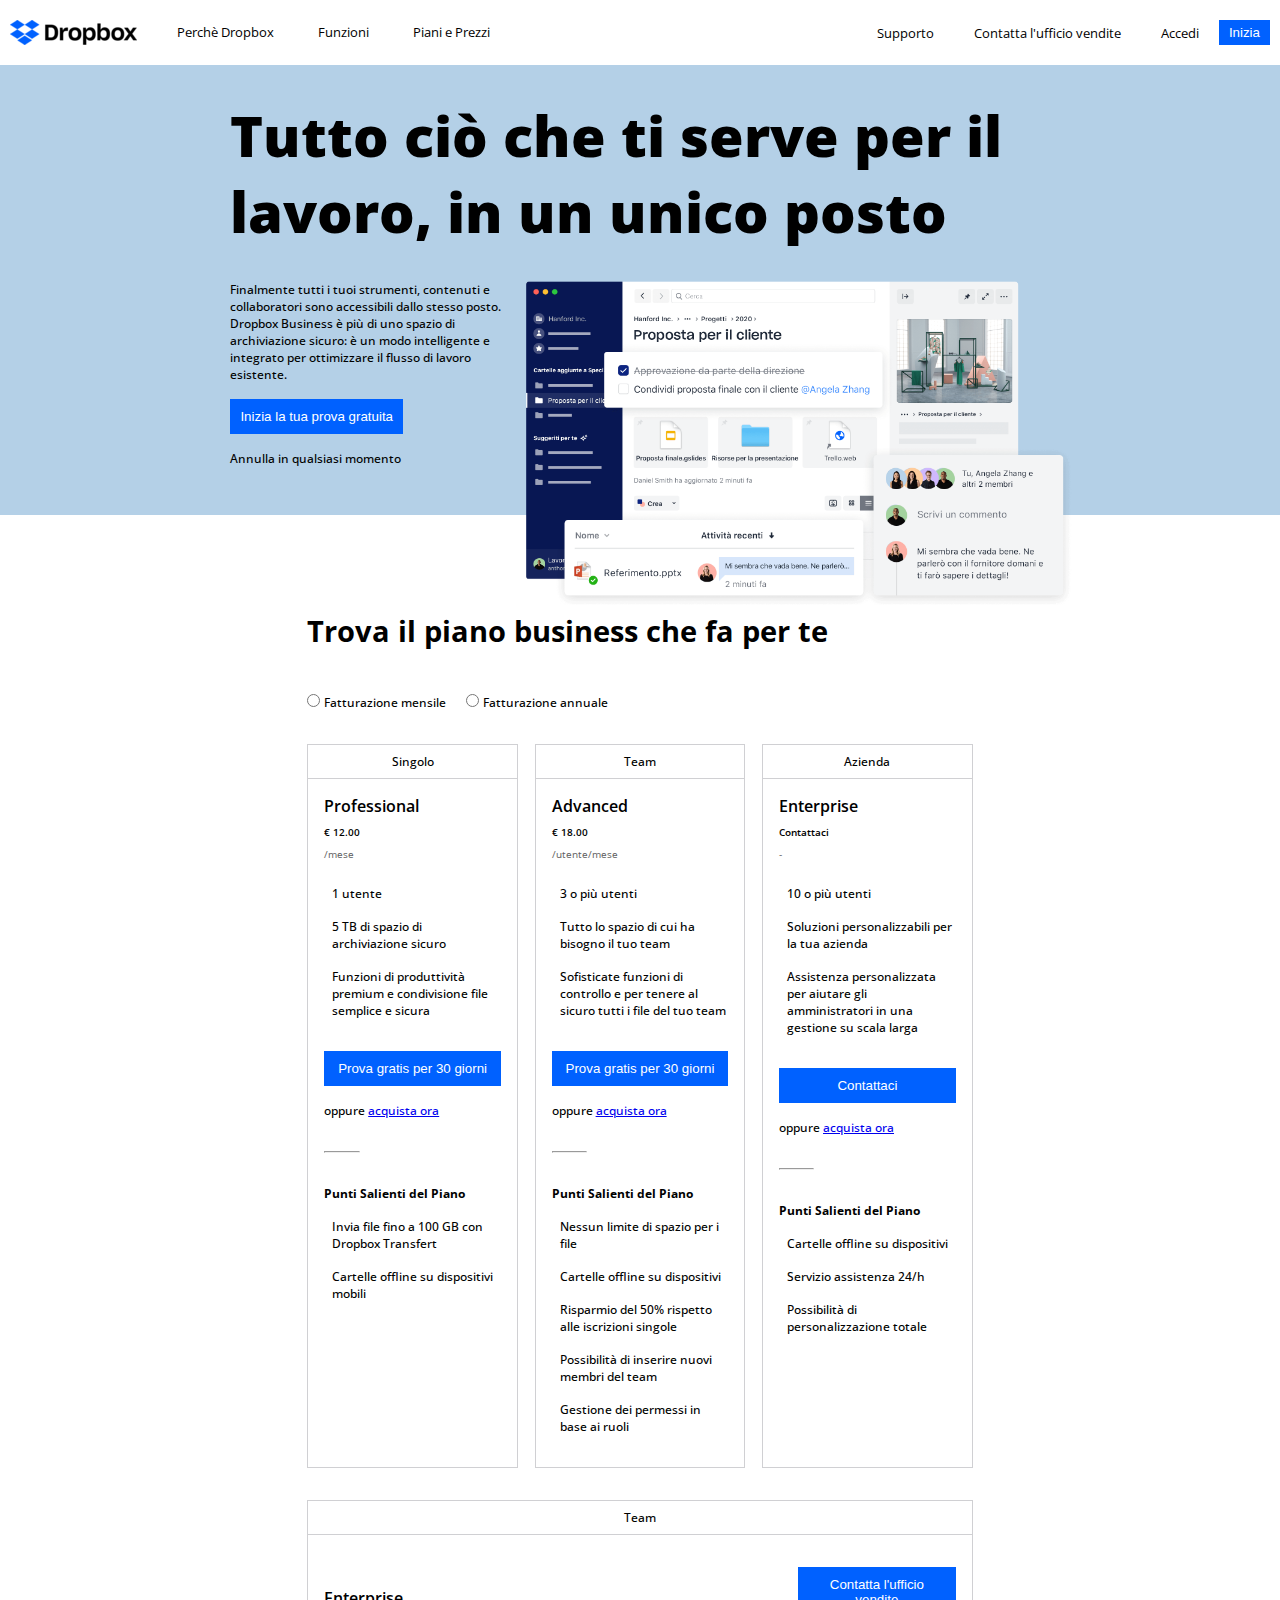
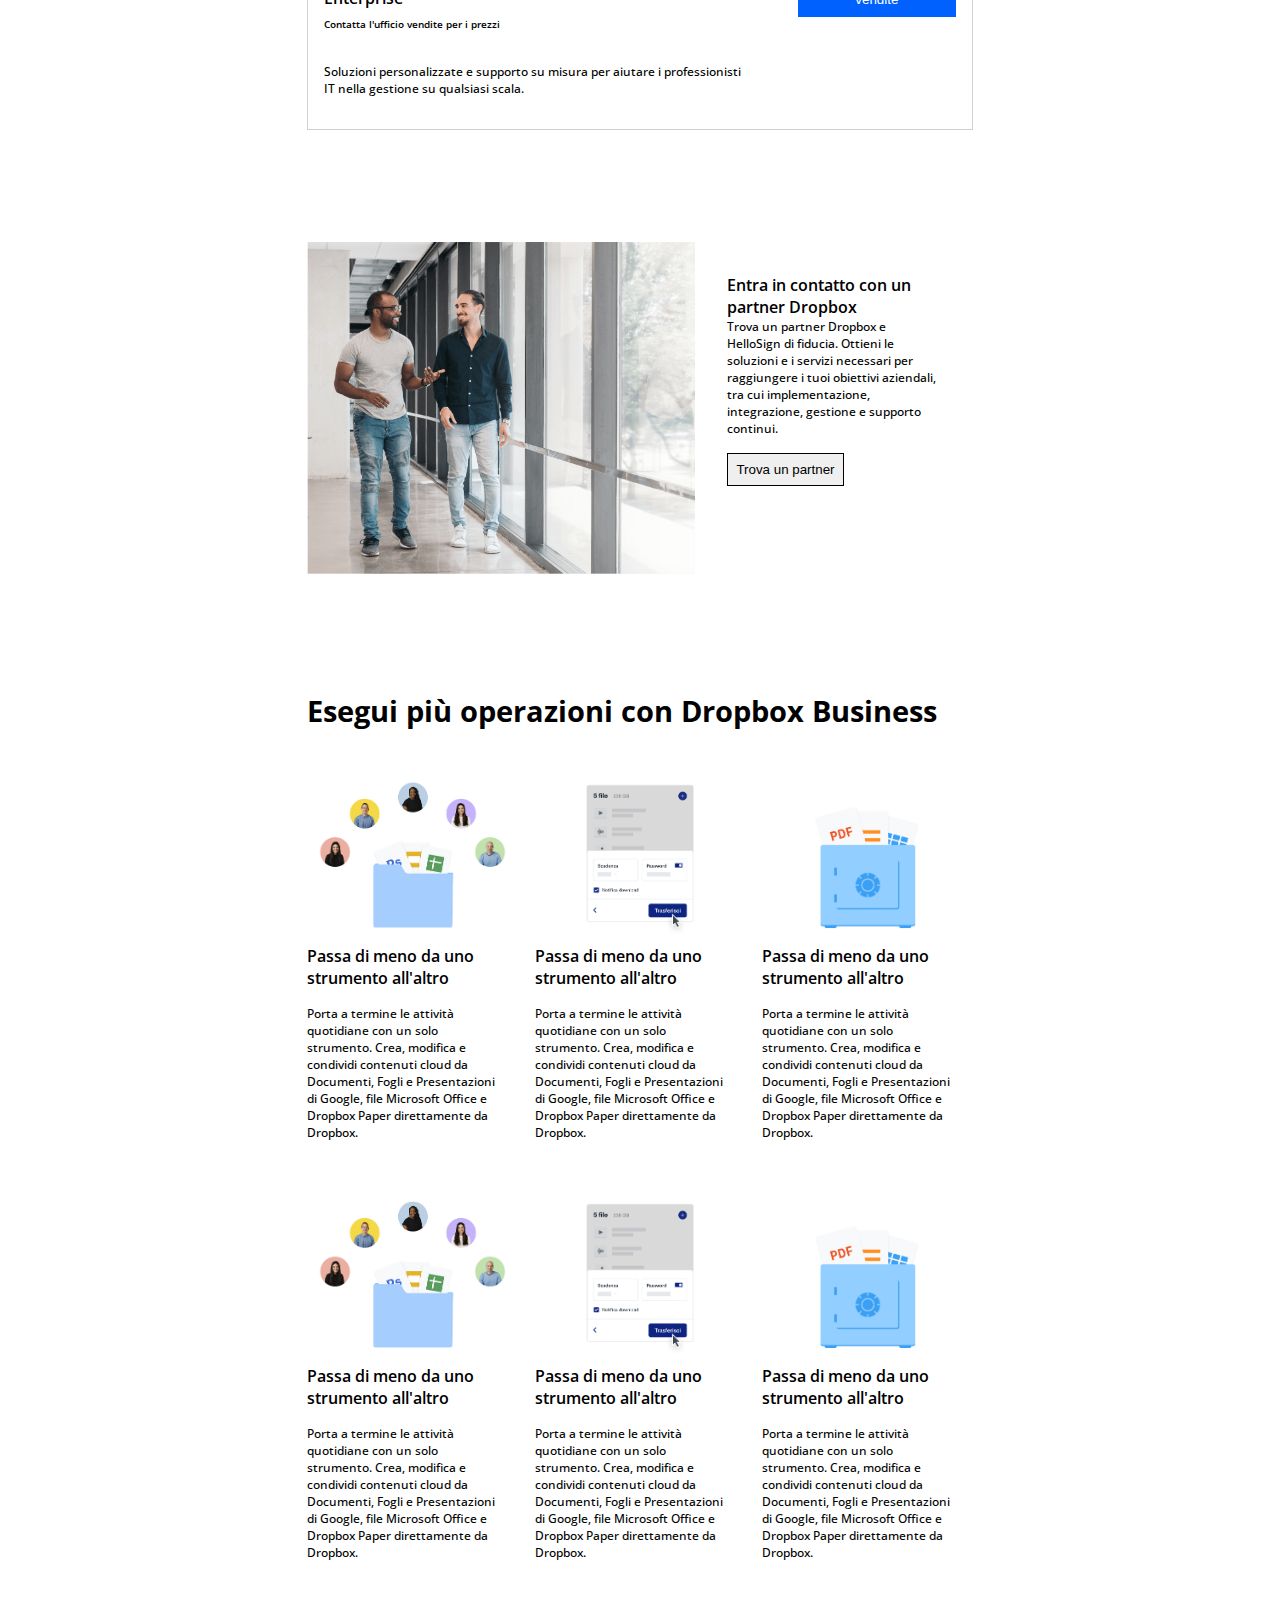
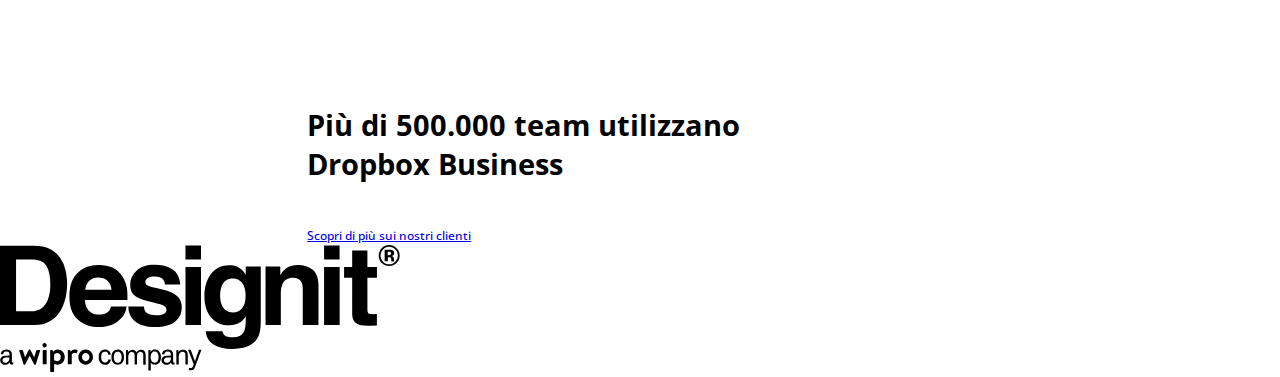
==== index.html @ 57750b24 "add partners structure" ====
<!DOCTYPE html>
<html lang="en">

<head>
    <meta charset="UTF-8">
    <meta http-equiv="X-UA-Compatible" content="IE=edge">
    <meta name="viewport" content="width=device-width, initial-scale=1.0">
    <link rel="stylesheet" href="https://cdnjs.cloudflare.com/ajax/libs/font-awesome/6.2.0/css/all.min.css"
        integrity="sha512-xh6O/CkQoPOWDdYTDqeRdPCVd1SpvCA9XXcUnZS2FmJNp1coAFzvtCN9BmamE+4aHK8yyUHUSCcJHgXloTyT2A=="
        crossorigin="anonymous" referrerpolicy="no-referrer" />
    <link rel="preconnect" href="https://fonts.googleapis.com">
    <link rel="preconnect" href="https://fonts.gstatic.com" crossorigin>
    <link href="https://fonts.googleapis.com/css2?family=Open+Sans:wght@400;500;600;700;800&display=swap"
        rel="stylesheet">
    <link rel="stylesheet" href="./assets/style.css">
    <title>Dropbox</title>
</head>

<body class="">

    <header class="row space_between">

        <div class="home row">
            <img src="./assets/img/logo-small.png" alt="">
            <div class="actions">
                <a href="#">Perchè Dropbox</a>
                <a href="#">Funzioni</a>
                <a href="#">Piani e Prezzi</a>
            </div>
        </div>

        <div class="start row">
            <a href="#">Supporto</a>
            <a href="#">Contatta l'ufficio vendite</a>
            <a href="#">Accedi</a>
            <button class="button_blue">Inizia</button>
        </div>

    </header>

    <main>
        <!-- jumbo -->
        <div class="bg_color_title">

            <div class="container_big">

                <h1 class="title">Tutto ciò che ti serve per il lavoro, in un unico posto</h1>

                <div class="row">
                    <div class="col_4">
                        <p>
                            Finalmente tutti i tuoi strumenti, contenuti e collaboratori sono accessibili dallo
                            stesso posto. Dropbox Business è più di uno spazio di archiviazione sicuro: è un modo
                            intelligente e integrato per ottimizzare il flusso di lavoro esistente.
                        </p>
                        <button class="button_blue button_big">Inizia la tua prova gratuita</button>
                        <p class="">Annulla in qualsiasi momento</p>
                        <div class="arrow">
                            <i class="fa-solid fa-arrow-down"></i>
                        </div>
                    </div>

                    <div class="col_8">

                        <img src="./assets/img/jumbo.png" alt="">

                    </div>
                </div>

            </div>
        </div>

        <div class="container_small">
            <!-- scelta del piano e fatturazione -->
            <section class="business_plan">

                <h3>Trova il piano business che fa per te</h3>
                <!-- scelta fatturazione -->
                <input type="radio" id="html" name="pay_method" value="month">
                <label class="payment" for="html">Fatturazione mensile</label>
                <input type="radio" id="css" name="pay_method" value="year">
                <label class="payment" for="css">Fatturazione annuale</label>
                <!-- scelta piano -->
                <div class="row space_between">
                    <!-- Professional -->
                    <div class="col_3_8">

                        <div class="type_plan">
                            <i class="fa-solid fa-user"></i>
                            Singolo
                        </div>
                        <!-- dettagli del piano -->
                        <div class="text_plan">
                            <h6>Professional</h6>
                            <div class="price">€ 12.00</div>
                            <div class="price_time">/mese</div>

                            <div class="row details_plan">
                                <div>
                                    <i class="fa-solid fa-user"></i>
                                </div>
                                <div class="description">
                                    1 utente
                                </div>
                            </div>

                            <div class="row details_plan">
                                <div>
                                    <i class="fa-solid fa-folder"></i>
                                </div>
                                <div class="description">
                                    5 TB di spazio di archiviazione sicuro
                                </div>
                            </div>

                            <div class="row details_plan">
                                <div>
                                    <i class="fa-solid fa-share-nodes"></i>
                                </div>
                                <div class="description">
                                    Funzioni di produttività premium e condivisione file semplice e sicura
                                </div>
                            </div>

                            <button class="button_blue button_big">Prova gratis per 30 giorni</button>
                            <div class="details_plan">
                                oppure
                                <a href="#">acquista ora</a>
                            </div>

                            <hr>

                            <div class="highlights">Punti Salienti del Piano</div>

                            <div class="row details_plan">
                                <div class="check">
                                    <i class="fa-sharp fa-solid fa-check"></i>
                                </div>
                                <div class="description">
                                    Invia file fino a 100 GB con Dropbox Transfert
                                </div>
                            </div>
                            <div class="row details_plan">
                                <div class="check">
                                    <i class="fa-sharp fa-solid fa-check"></i>
                                </div>
                                <div class="description">
                                    Cartelle offline su dispositivi mobili
                                </div>
                            </div>
                        </div>
                    </div>
                    <!-- Advanced -->
                    <div class="col_3_8">

                        <div class="type_plan">
                            <i class="fa-solid fa-user"></i>
                            Team
                        </div>
                        <!-- dettagli del piano -->
                        <div class="text_plan">
                            <h6>Advanced</h6>
                            <div class="price">€ 18.00</div>
                            <div class="price_time">/utente/mese</div>

                            <div class="row details_plan">
                                <div>
                                    <i class="fa-solid fa-users"></i>
                                </div>
                                <div class="description">
                                    3 o più utenti
                                </div>
                            </div>

                            <div class="row details_plan">
                                <div>
                                    <i class="fa-solid fa-folder"></i>
                                </div>
                                <div class="description">
                                    Tutto lo spazio di cui ha bisogno il tuo team
                                </div>
                            </div>

                            <div class="row details_plan">
                                <div>
                                    <i class="fa-solid fa-share-nodes"></i>
                                </div>
                                <div class="description">
                                    Sofisticate funzioni di controllo e per tenere al sicuro tutti i file del tuo team
                                </div>
                            </div>

                            <button class="button_blue button_big">Prova gratis per 30 giorni</button>
                            <div class="details_plan">
                                oppure
                                <a href="#">acquista ora</a>
                            </div>

                            <hr>

                            <div class="highlights">Punti Salienti del Piano</div>

                            <div class="row details_plan">
                                <div class="check">
                                    <i class="fa-sharp fa-solid fa-check"></i>
                                </div>
                                <div class="description">
                                    Nessun limite di spazio per i file
                                </div>
                            </div>
                            <div class="row details_plan">
                                <div class="check">
                                    <i class="fa-sharp fa-solid fa-check"></i>
                                </div>
                                <div class="description">
                                    Cartelle offline su dispositivi
                                </div>
                            </div>
                            <div class="row details_plan">
                                <div class="check">
                                    <i class="fa-sharp fa-solid fa-check"></i>
                                </div>
                                <div class="description">
                                    Risparmio del 50% rispetto alle iscrizioni singole
                                </div>
                            </div>
                            <div class="row details_plan">
                                <div class="check">
                                    <i class="fa-sharp fa-solid fa-check"></i>
                                </div>
                                <div class="description">
                                    Possibilità di inserire nuovi membri del team
                                </div>
                            </div>
                            <div class="row details_plan">
                                <div class="check">
                                    <i class="fa-sharp fa-solid fa-check"></i>
                                </div>
                                <div class="description">
                                    Gestione dei permessi in base ai ruoli
                                </div>
                            </div>

                        </div>
                    </div>
                    <!-- Enterprise Azienda-->
                    <div class="col_3_8">

                        <div class="type_plan">
                            <i class="fa-solid fa-building"></i>
                            Azienda
                        </div>
                        <!-- dettagli del piano -->
                        <div class="text_plan">
                            <h6>Enterprise</h6>
                            <div class="price">Contattaci</div>
                            <div class="price_time">-</div>

                            <div class="row details_plan">
                                <div>
                                    <i class="fa-solid fa-users"></i>
                                </div>
                                <div class="description">
                                    10 o più utenti
                                </div>
                            </div>

                            <div class="row details_plan">
                                <div>
                                    <i class="fa-solid fa-folder"></i>
                                </div>
                                <div class="description">
                                    Soluzioni personalizzabili per la tua azienda
                                </div>
                            </div>

                            <div class="row details_plan">
                                <div>
                                    <i class="fa-solid fa-share-nodes"></i>
                                </div>
                                <div class="description">
                                    Assistenza personalizzata per aiutare gli amministratori in una gestione su scala
                                    larga
                                </div>
                            </div>

                            <button class="button_blue button_big">Contattaci</button>
                            <div class="details_plan">
                                oppure
                                <a href="#">acquista ora</a>
                            </div>

                            <hr>

                            <div class="highlights">Punti Salienti del Piano</div>

                            <div class="row details_plan">
                                <div class="check">
                                    <i class="fa-sharp fa-solid fa-check"></i>
                                </div>
                                <div class="description">
                                    Cartelle offline su dispositivi
                                </div>
                            </div>
                            <div class="row details_plan">
                                <div class="check">
                                    <i class="fa-sharp fa-solid fa-check"></i>
                                </div>
                                <div class="description">
                                    Servizio assistenza 24/h
                                </div>
                            </div>
                            <div class="row details_plan">
                                <div class="check">
                                    <i class="fa-sharp fa-solid fa-check"></i>
                                </div>
                                <div class="description">
                                    Possibilità di personalizzazione totale
                                </div>
                            </div>

                        </div>
                    </div>
                </div>
                <!-- Enterprice Team-->
                <div class="col_12 ">
                    <div class="type_plan">
                        <i class="fa-solid fa-building"></i>
                        Team
                    </div>
                    <!-- dettagli del piano -->
                    <div class="text_plan row">
                        <div class="col_9">
                            <h6>Enterprise</h6>
                            <div class="price">Contatta l'ufficio vendite per i prezzi</div>
                            <div class="details_plan">
                                Soluzioni personalizzate e supporto su misura per aiutare i professionisti IT nella
                                gestione su qualsiasi scala.
                            </div>
                        </div>

                        <div class="col_3">

                            <button class="button_blue button_big">Contatta l'ufficio vendite</button>
                        </div>
                    </div>
                </div>

            </section>
            <!-- Entra in contatto -->
            <section class="call_to_action">
                <div class="row">

                    <div class="col_7">
                        <img src="./assets/img/partner.png" alt="">
                    </div>

                    <div class="col_5">
                        <h6>Entra in contatto con un partner Dropbox</h6>
                        <div class="details_plan">
                            Trova un partner Dropbox e HelloSign di fiducia. Ottieni le soluzioni e i servizi necessari
                            per raggiungere i tuoi obiettivi aziendali, tra cui implementazione, integrazione, gestione
                            e supporto continui.
                        </div>
                        <button class="button_partner">Trova un partner</button>
                    </div>
                </div>
            </section>
            <!-- Operazioni Dropbox Business -->
            <section class="operations">

                <h3 class="title_operations">Esegui più operazioni con Dropbox Business</h3>

                <div class="row space_between">

                    <div class="col_3_8">
                        <img src="./assets/img/business-feature-switching-tools.png" alt="">
                        <h6>Passa di meno da uno strumento all'altro</h6>
                        <p class="details_plan">
                            Porta a termine le attività quotidiane con un solo strumento. Crea, modifica e condividi
                            contenuti cloud da Documenti, Fogli e Presentazioni di Google, file Microsoft Office e
                            Dropbox Paper direttamente da Dropbox.
                        </p>
                    </div>

                    <div class="col_3_8">
                        <img src="./assets/img/business-feature-send-files-it.png" alt="">
                        <h6>Passa di meno da uno strumento all'altro</h6>
                        <p class="details_plan">
                            Porta a termine le attività quotidiane con un solo strumento. Crea, modifica e condividi
                            contenuti cloud da Documenti, Fogli e Presentazioni di Google, file Microsoft Office e
                            Dropbox Paper direttamente da Dropbox.
                        </p>

                    </div>

                    <div class="col_3_8">
                        <img src="./assets/img/business-feature-security.png" alt="">
                        <h6>Passa di meno da uno strumento all'altro</h6>
                        <p class="details_plan">
                            Porta a termine le attività quotidiane con un solo strumento. Crea, modifica e condividi
                            contenuti cloud da Documenti, Fogli e Presentazioni di Google, file Microsoft Office e
                            Dropbox Paper direttamente da Dropbox.
                        </p>

                    </div>

                </div>

                <div class="row space_between">

                    <div class="col_3_8">
                        <img src="./assets/img/business-feature-switching-tools.png" alt="">
                        <h6>Passa di meno da uno strumento all'altro</h6>
                        <p class="details_plan">
                            Porta a termine le attività quotidiane con un solo strumento. Crea, modifica e condividi
                            contenuti cloud da Documenti, Fogli e Presentazioni di Google, file Microsoft Office e
                            Dropbox Paper direttamente da Dropbox.
                        </p>
                    </div>

                    <div class="col_3_8">
                        <img src="./assets/img/business-feature-send-files-it.png" alt="">
                        <h6>Passa di meno da uno strumento all'altro</h6>
                        <p class="details_plan">
                            Porta a termine le attività quotidiane con un solo strumento. Crea, modifica e condividi
                            contenuti cloud da Documenti, Fogli e Presentazioni di Google, file Microsoft Office e
                            Dropbox Paper direttamente da Dropbox.
                        </p>

                    </div>

                    <div class="col_3_8">
                        <img src="./assets/img/business-feature-security.png" alt="">
                        <h6>Passa di meno da uno strumento all'altro</h6>
                        <p class="details_plan">
                            Porta a termine le attività quotidiane con un solo strumento. Crea, modifica e condividi
                            contenuti cloud da Documenti, Fogli e Presentazioni di Google, file Microsoft Office e
                            Dropbox Paper direttamente da Dropbox.
                        </p>

                    </div>
                </div>
            </section>
            <!-- Partners -->
            <section class="partners">

                <h3>Più di 500.000 team utilizzano<br>Dropbox Business</h3>
                <a class="details_plan" href="#">Scopri di più sui nostri clienti</a>

            </section>
        </div>

        <section class="row partner_logo">

            <div class="col_4 row">
                <div class="logo_partner">
                    <img src="./assets/img/designit.svg" alt="">
                </div>
                <div class="logo_partner"></div>
                <div class="logo_partner"></div>
                <div class="logo_partner"></div>
            </div>
                <div class="col_4 row">
                <div class="logo_partner"></div>
                <div class="logo_partner"></div>
                <div class="logo_partner"></div>
                <div class="logo_partner"></div>
            </div>
            <div class="col_4"></div>
        </section>





    </main>

    <footer>

        <div class="row">
            <div class="col_4"></div>
            <div class="col_4"></div>
            <div class="col_4"></div>
        </div>

        <div class="row">
            <div class="col_7"></div>
            <div class="col_5"></div>
        </div>

        <div class="container_small">
            <div class="faq"></div>
        </div>

        <div class="container_big">
            <div class="row space_between">
                <div class="col_2"></div>
                <div class="col_2"></div>
                <div class="col_2"></div>
                <div class="col_2"></div>
                <div class="col_2"></div>
            </div>
        </div>
    </footer>

</body>

</html>
---- assets/style.css ----
/* #region common rules */

* {
    margin: 0;
    padding: 0;
    box-sizing: border-box;
}

body {
    font-family: 'Open Sans', sans-serif;
}

:root{
    --dc-black: #000000;
    --dc-blue: #0061FF;
    --dc-light: #B4D0E7;
    --dc-gray: #D0D0D3;
} 

img {
    max-width: 100%;
}

h1 {
    font-weight: 800;
    font-size: 3.5rem;
    padding-bottom: 1rem;
}

h6 {
    font-size: 1rem;
    font-weight: 600;
}

h3 {
    margin-top: 6rem;
    font-size: 1.8rem;
    margin-bottom: 2.5rem;
}
/* #endregion common rules */

/* #region utilities */
.container_big {
    width: 64%;
    margin: auto;
}

.container_small {
    width: 52%;
    margin: auto;
}

.row {
    display: flex;
}

.space_between {
    justify-content: space-between;
}

.clearfix::after {
    clear: both;
    content: "";
    display: table;
}

.col_5 {
    width: calc(100% / 12 * 5);
}
.col_4 {
    width: calc(100% / 12 * 4);
}

.col_7 {
    width: calc(100% / 12 * 7);
}

.col_2 {
    width: calc(100% / 12 * 2);
}

.col_8 {
    width: calc(100% / 12 * 8);
}

.col_3_8 {
    width: calc(100% / 12 * 3.8);
}

.col_3 {
    width: calc(100% / 12 * 3);
}

.col_9 {
    width: calc(100% / 12 * 9);
}

.button_blue {
    color: white;
    background-color: var(--dc-blue);
    border: none;
}

.button_big {
    padding: 10px;
    font-weight: 500;
}

/* #endregion */

/*#region debug */
.debug header {
    height: 50px;
    width: 100%;
    background-color: red;
}

.debug .home,
.debug .start {
    background-color: purple;
    height: 30px;
    width: 30%;
}

.debug .container_big {
    background-color: green;
    padding: 30px;
}

.debug .title {
    background-color: yellow;
    width: 100%;
    height: 100px;
}

.debug .col_5 {
    background-color: red;
    height: 300px;
}
.debug .col_7 {
    background-color: blue;
    height: 300px;
}
.debug .col_2 {
    background-color: black;
    height: 100px;
    border: 1px solid white;
}

.debug .container_small {
    background-color: greenyellow;
    padding: 30px;
}

.debug .business_plan {
    background-color: lightblue;
    width: 100%;
    height: 100px;
}
.debug .col_4 {
    height: 300px;
    background-color: red;
    border: 1px solid;
}
 .debug .enterprise {
    width: 100%;
    height: 200px;
    background-color: goldenrod;
 }

 .debug .title_operations {
    height: 50px;
    width: 100%;
    background-color: black;
 }

 .debug .partners {
    background-color: blue;
    width: 100%;
    height: 100px;
 }
 /* #endregion */

/*#region header */
header {
    padding: 20px 10px;
}

header img {
    margin-right: 20px;
}

header a {
    font-size: 0.8rem;
    color: black;
    text-decoration: none;
    margin: 0 20px;
}

header .button_blue {
    padding: 5px 10px;
}

.start {
    align-items: center;
}

/* #endregion */

/* #region main */
.bg_color_title {
    background-color: var(--dc-light);
    padding-top: 2rem;
}

.bg_color_title p,
.payment,
.type_plan,
.details_plan {
    font-weight: 500;
    font-size: 0.75rem;
}

.bg_color_title p,
.payment {
    padding-bottom: 1rem;
    padding-top: 1rem;
    position: relative;
}

.arrow {
    font-size: 2rem;
    padding-bottom: 0.5rem;
    padding-top: 1.5rem;
}

.bg_color_title img {
    padding-top: 1rem;
    position: absolute;
    width: 36rem;
}

.payment {
    vertical-align: middle;
    padding-right: 1rem;
}

.business_plan > .row {
    margin-top: 2rem;
}

.business_plan .col_3_8,
.business_plan .col_12 {
    border: 1px solid var(--dc-gray);
}

.type_plan {
    text-align: center;
    padding: 0.5rem;
    border-bottom: 1px solid var(--dc-gray);
}

.text_plan {
    padding: 1rem;
}

.price {
    font-size: 0.65rem;
    font-weight: 600;
    margin-top: 0.5rem;
}

.price_time {
    color: rgb(94, 94, 94);
    font-size: 0.65rem;
    margin-top: 0.5rem;
    margin-bottom: 1.5rem;
}

.details_plan {
    padding-bottom: 1rem;
}



.text_plan button {
    margin: 1rem auto;
    width: 100%;
}

hr {
    width: 20%;
    margin-top: 1rem;
}

.highlights {
    font-size: 0.75rem;
    font-weight: 700;
    margin-top: 2rem;
    margin-bottom: 1rem;
}

li {
    list-style-type: none;
}

.description {
    margin-left: 0.5rem;
}

.check {
    color: var(--dc-blue);
}

.business_plan .col_12 {
    margin-top: 2rem;
}

.col_12 > .text_plan {
    align-items: baseline;
}

.col_12 .details_plan {
    margin-top: 2rem;
    padding-right: 3rem;
}

.call_to_action {
    margin-top: 7rem;
    margin-bottom: 7rem;
}

.call_to_action .col_5 {
    padding: 2rem;
}

.call_to_action button {
    border: 1px solid black;
    padding: 0.5rem;
}

.operations .details_plan {
    padding: 1rem 1rem 1rem 0;
    margin-bottom: 2rem;
}
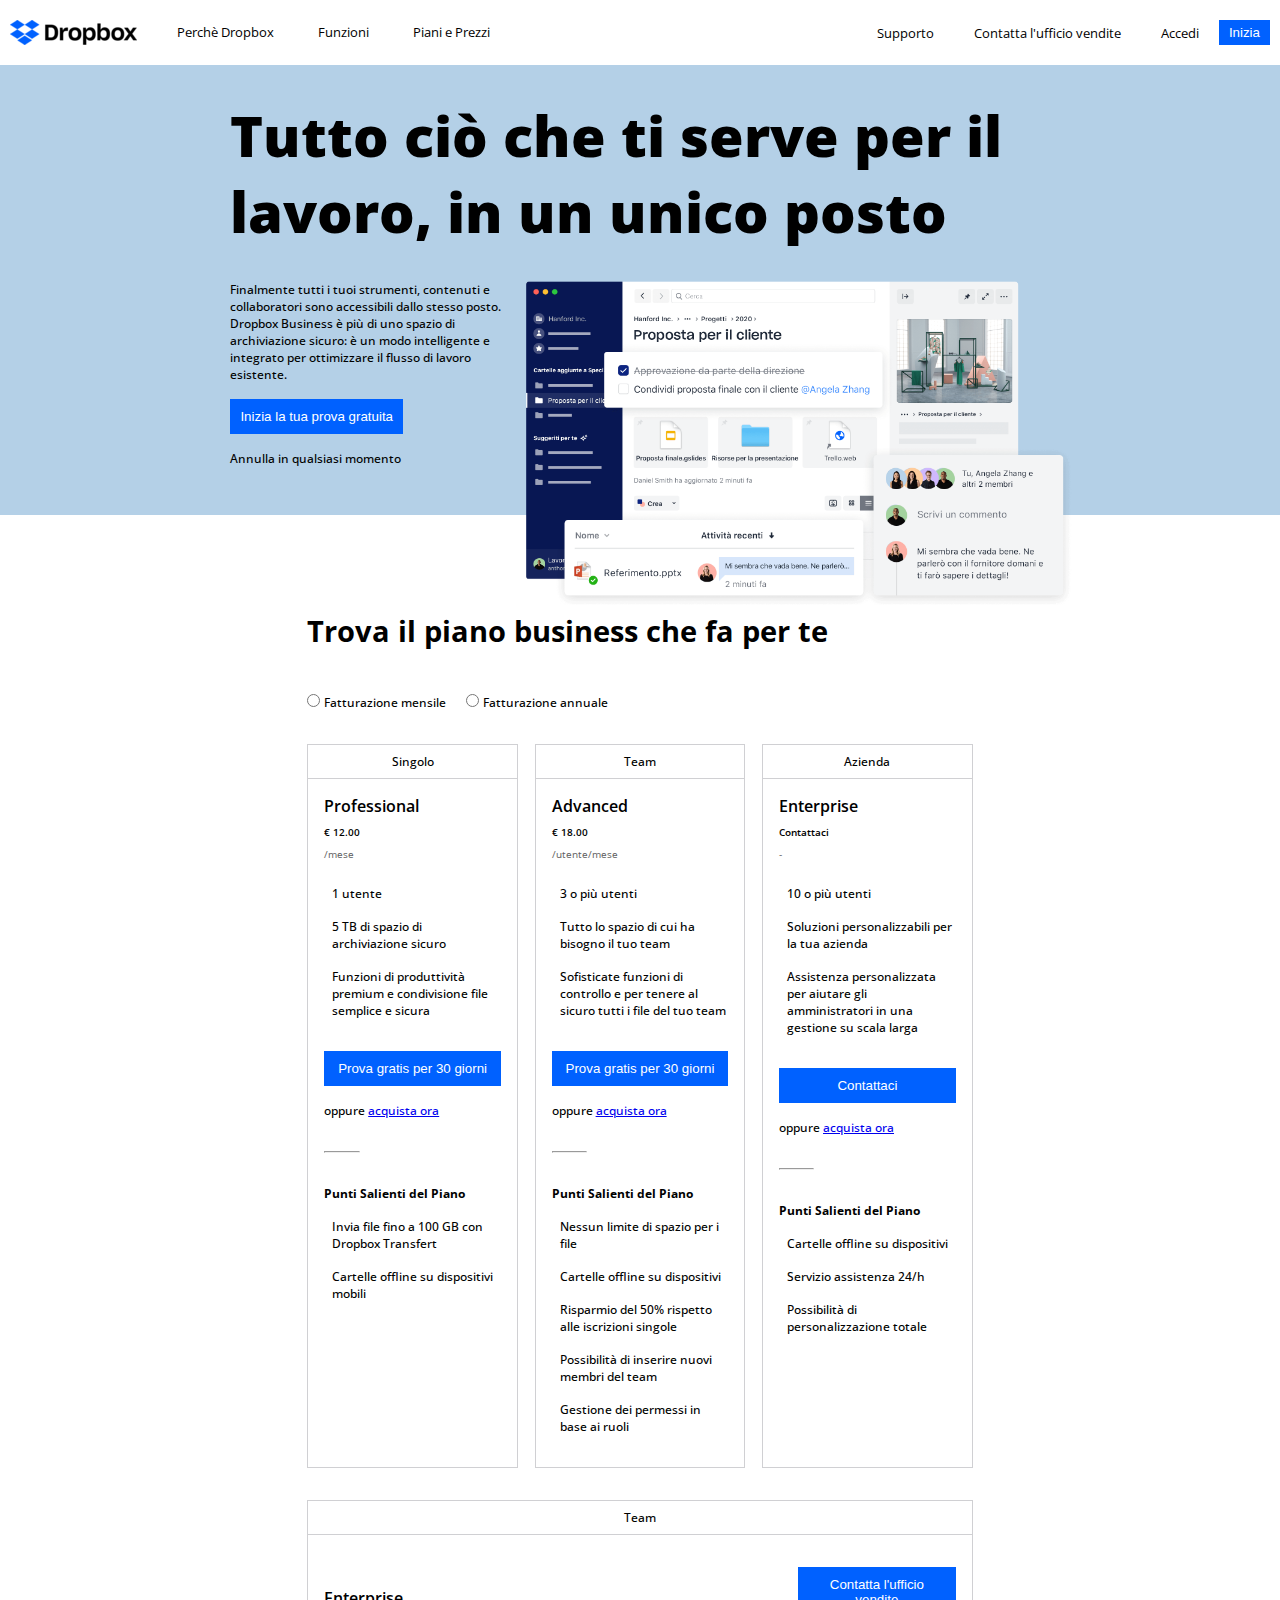
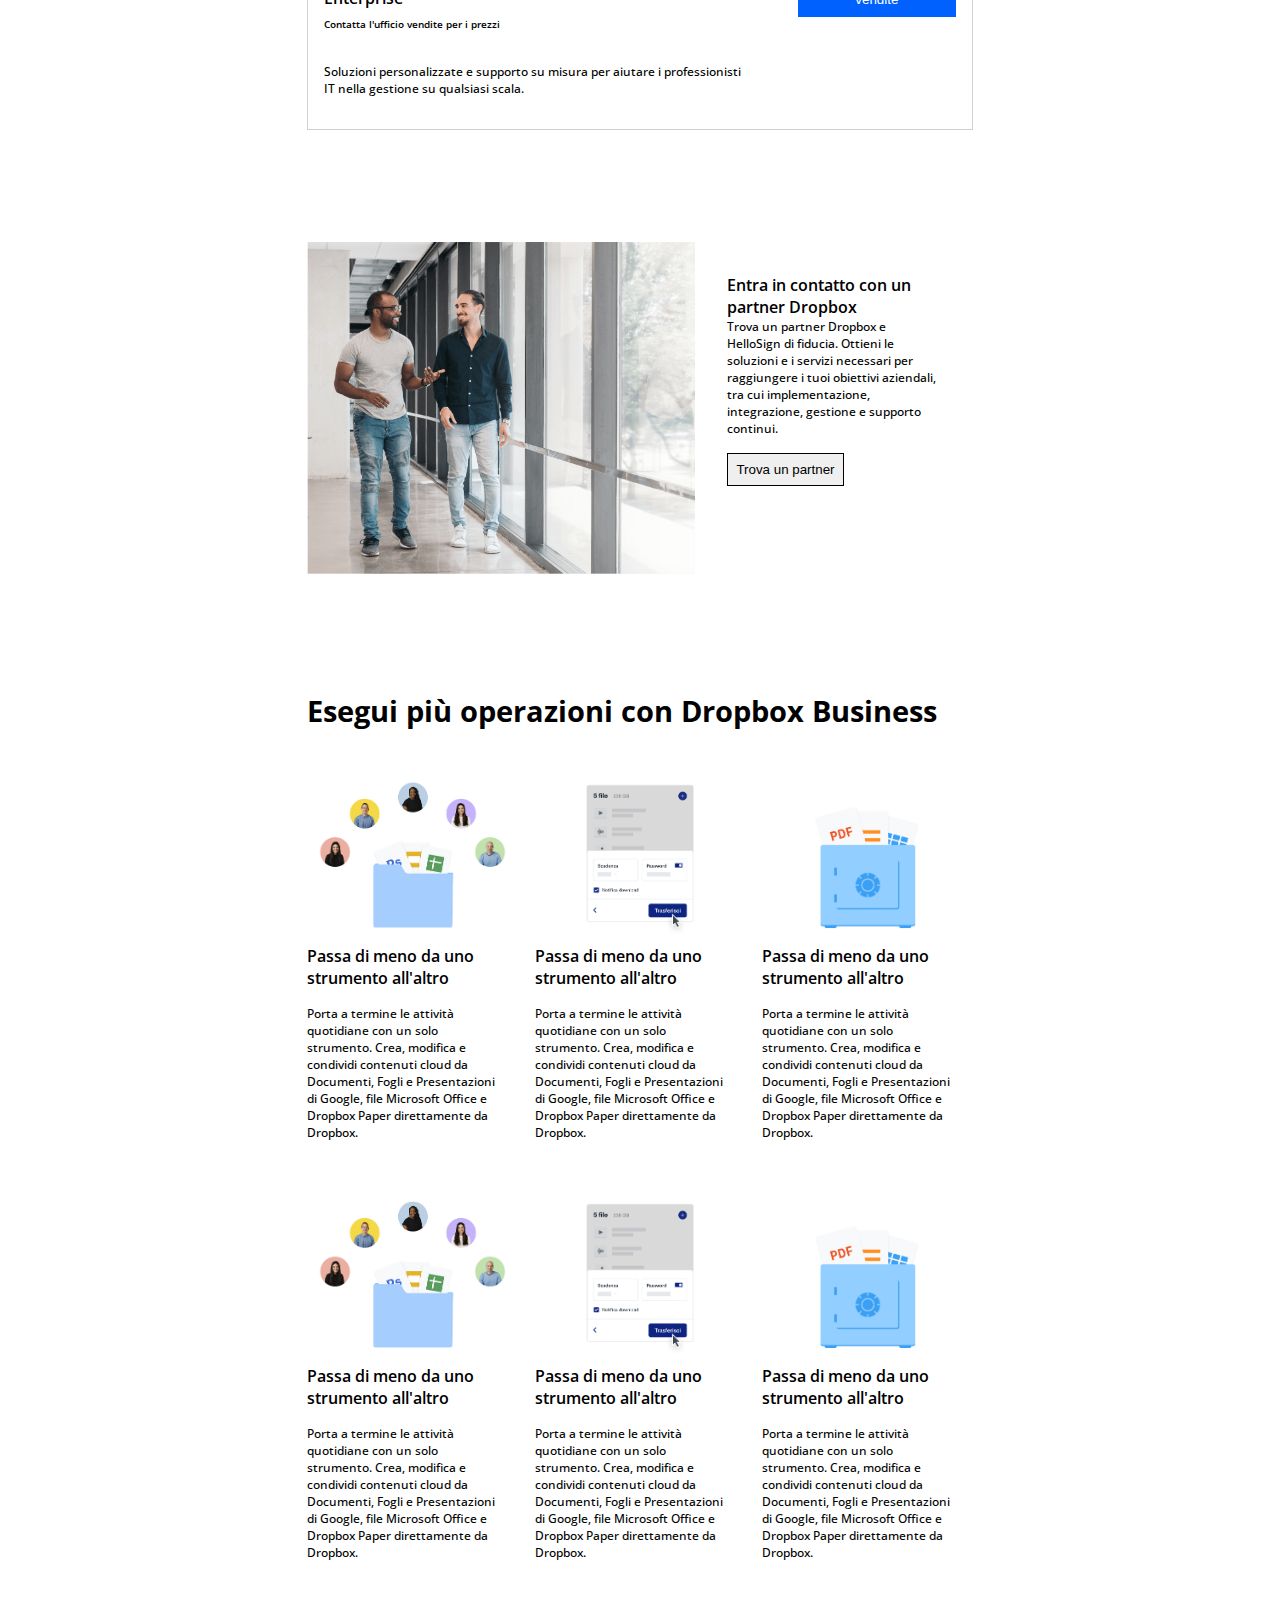
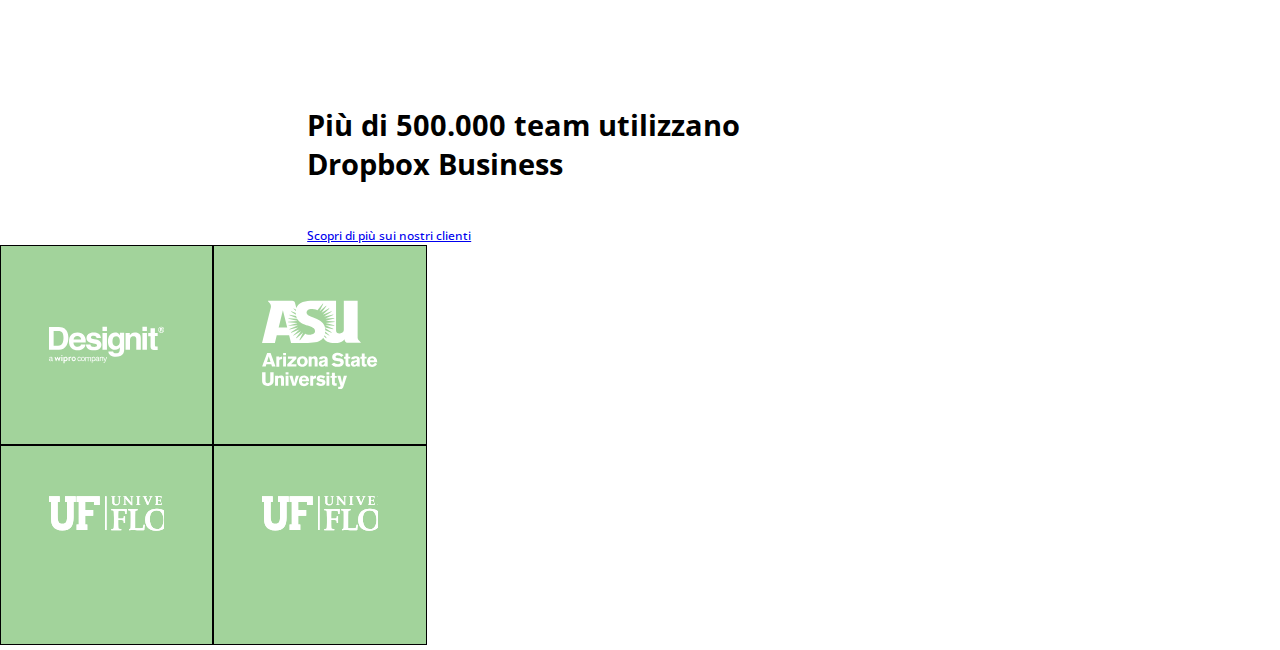
==== commit 9c444048: "add firsts partner logo" ====
--- a/index.html
+++ b/index.html
@@ -453,13 +453,21 @@
 
         <section class="row partner_logo">
 
-            <div class="col_4 row">
+            <div class="col_4 wrap row">
                 <div class="logo_partner">
-                    <img src="./assets/img/designit.svg" alt="">
-                </div>
-                <div class="logo_partner"></div>
-                <div class="logo_partner"></div>
-                <div class="logo_partner"></div>
+                    <svg width="100%" height="100%" viewBox="0 0 400 127" xmlns="http://www.w3.org/2000/svg"><title>designit</title><g><g transform="translate(0 97.578)"><path fill="#ffffff" d="M85.675 6.92c-4.014 0-7.336 3.391-7.336 7.613 0 4.221 3.253 7.612 7.336 7.612 4.014 0 7.335-3.39 7.335-7.612 0-4.222-3.252-7.613-7.335-7.613zm0 11.627c-2.076 0-3.737-1.8-3.737-4.014 0-2.215 1.66-4.014 3.737-4.014 2.076 0 3.737 1.8 3.737 4.014.069 2.214-1.661 4.014-3.737 4.014zM39.654 7.336h-2.699c-.208 0-.484.207-.554.415l-2.214 6.99-3.806-7.475a.826.826 0 0 0-.623-.346h-.277a.826.826 0 0 0-.623.346l-3.806 7.474-2.215-6.99c-.069-.207-.346-.414-.553-.414h-2.7c-.345 0-.553.276-.414.622L23.599 21.8c.069.208.346.416.553.416h.415a.826.826 0 0 0 .623-.346l4.499-8.79 4.498 8.79a.826.826 0 0 0 .623.346h.415c.208 0 .484-.208.554-.416l4.429-13.84c0-.347-.208-.623-.554-.623zm6.367 0h-2.7a.62.62 0 0 0-.622.622v13.15a.62.62 0 0 0 .623.622h2.699a.62.62 0 0 0 .623-.623V7.958a.62.62 0 0 0-.623-.622zm11.903-.416c-1.869 0-3.599.83-4.844 2.146l-.485-1.315c-.069-.208-.346-.415-.553-.415h-1.246a.62.62 0 0 0-.623.622V28.72a.62.62 0 0 0 .623.623h2.699a.62.62 0 0 0 .623-.623v-7.198c1.176.416 2.422.623 3.737.623 3.806 0 6.92-3.39 6.92-7.612.07-4.222-3.045-7.613-6.851-7.613zm-.761 11.627c-1.108 0-2.215-.277-3.045-.83v-5.468a3.521 3.521 0 0 1 3.045-1.8c2.007 0 3.667 1.8 3.667 4.015 0 2.283-1.66 4.083-3.667 4.083zM74.879 6.92c-2.63 0-4.152 2.146-4.152 2.146l-.485-1.315c-.069-.208-.346-.415-.553-.415h-1.246a.62.62 0 0 0-.623.622v13.15a.62.62 0 0 0 .623.622h2.699a.62.62 0 0 0 .623-.623v-9.204c1.591-1.938 3.598-1.315 4.014-1.107.415.138.692-.07.83-.346.138-.277.692-1.661.969-2.146.207-.484-.139-1.384-2.7-1.384zM45.19.554c-1.176-.346-2.353.415-2.699 1.591-.346 1.177.416 2.422 1.523 2.7 1.176.345 2.353-.416 2.699-1.592.346-1.177-.346-2.353-1.523-2.7z"/><path fill="#ffffff" d="M13.287 21.66a3.373 3.373 0 0 1-.761.278c-.277.069-.484.069-.83.069-.623 0-1.177-.208-1.523-.623a2.418 2.418 0 0 1-.554-1.522H9.55a4.54 4.54 0 0 1-1.868 1.73c-.83.415-1.73.623-2.769.623-.83 0-1.522-.139-2.145-.416-.623-.277-.969-.623-1.384-1.038-.415-.415-.692-.9-.9-1.453a4.29 4.29 0 0 1-.276-1.592c0-.484.069-.969.207-1.453.139-.484.415-.969.83-1.384.416-.415.9-.761 1.523-1.107.623-.277 1.453-.485 2.422-.554l4.291-.277v-1.038c0-.346-.07-.761-.138-1.107a1.64 1.64 0 0 0-.623-1.038c-.277-.208-.554-.415-.9-.554-.346-.138-.83-.207-1.453-.207-.623 0-1.177.069-1.592.207-.415.139-.761.346-.969.623-.484.484-.692 1.038-.692 1.73H.83c0-.692.139-1.246.346-1.73.208-.484.485-.9.9-1.315a5.08 5.08 0 0 1 1.869-1.176 7.239 7.239 0 0 1 2.491-.416c1.384 0 2.491.277 3.322.762.83.553 1.384 1.176 1.73 2.007.277.692.415 1.384.415 2.214v6.99c0 .346.07.623.208.761a.786.786 0 0 0 .553.208h.416l.207-.07v1.869zM9.55 14.81l-3.806.207c-.346 0-.692.07-1.107.208-.346.138-.692.277-1.038.484a3.966 3.966 0 0 0-.762.762c-.207.346-.276.692-.276 1.176 0 .623.207 1.246.622 1.73.416.485 1.177.761 2.146.761a4.29 4.29 0 0 0 1.591-.276c.485-.208.97-.485 1.315-.9.416-.415.762-.969.9-1.523.208-.553.277-1.176.277-1.73v-.9h.138zm101.315 2.145c-.07.761-.208 1.453-.484 2.076a6.31 6.31 0 0 1-1.177 1.592c-.484.484-1.107.9-1.8 1.176-.691.277-1.452.416-2.352.416-1.315 0-2.353-.277-3.183-.762-.83-.553-1.523-1.176-2.007-1.937a7.212 7.212 0 0 1-.9-2.077c-.208-.83-.277-1.73-.277-2.837 0-1.107.07-2.007.277-2.837.208-.83.484-1.454.9-2.076.484-.762 1.176-1.385 2.007-1.938.83-.554 1.868-.761 3.183-.761.83 0 1.592.138 2.284.415.692.277 1.245.623 1.73 1.107a6.31 6.31 0 0 1 1.176 1.592c.277.623.485 1.315.554 2.076h-2.422c-.07-.484-.208-.9-.346-1.315-.208-.346-.416-.692-.692-.969a2.606 2.606 0 0 0-1.038-.623 4.03 4.03 0 0 0-1.315-.207c-.554 0-1.038.069-1.384.277-.416.207-.762.415-1.038.692a3.428 3.428 0 0 0-1.108 1.937c-.207.83-.277 1.661-.277 2.56 0 .9.07 1.731.277 2.561.208.83.554 1.454 1.108 1.938.346.277.692.485 1.038.692.415.208.83.277 1.384.277.484 0 .969-.07 1.384-.277.415-.207.761-.415 1.038-.692.277-.277.484-.553.623-.9.138-.346.276-.76.346-1.245h2.491v.069zm13.149-2.353c0 1.107-.139 2.215-.415 3.183-.277 1.039-.83 1.869-1.592 2.7-.554.484-1.177.9-1.869 1.245a6.56 6.56 0 0 1-2.422.485c-.9 0-1.73-.139-2.422-.485a5.53 5.53 0 0 1-1.868-1.246c-.762-.76-1.315-1.66-1.592-2.699a12.173 12.173 0 0 1-.415-3.183c0-1.107.138-2.214.415-3.183.277-1.038.83-1.869 1.592-2.7a8.793 8.793 0 0 1 1.868-1.245 6.56 6.56 0 0 1 2.422-.484c.9 0 1.73.138 2.422.484a5.53 5.53 0 0 1 1.869 1.246c.761.761 1.315 1.66 1.592 2.699.276.969.415 2.007.415 3.183zm-2.422 0c0-.83-.07-1.66-.277-2.491a4.625 4.625 0 0 0-1.038-2.007c-.277-.277-.692-.554-1.107-.761-.416-.208-.9-.277-1.454-.277-.553 0-1.038.069-1.453.277-.415.207-.761.415-1.107.76a4.625 4.625 0 0 0-1.038 2.008c-.208.83-.277 1.591-.277 2.491 0 .83.069 1.661.277 2.491.207.83.553 1.454 1.038 2.007.277.277.692.554 1.107.762.415.207.9.276 1.453.276.554 0 1.038-.069 1.454-.276.415-.208.76-.416 1.107-.762a4.625 4.625 0 0 0 1.038-2.007c.207-.83.277-1.66.277-2.49zm21.66 7.197v-9.135c0-.484-.069-.968-.138-1.384-.069-.415-.277-.761-.484-1.038-.208-.277-.485-.553-.9-.692a3.765 3.765 0 0 0-1.384-.277c-.415 0-.83.07-1.176.277-.346.139-.692.415-.97.692a3.529 3.529 0 0 0-.968 1.8 10.745 10.745 0 0 0-.208 2.145v7.682h-2.422v-9.135c0-.485-.07-.97-.138-1.385-.07-.415-.208-.76-.485-1.038-.207-.276-.484-.553-.9-.692a3.765 3.765 0 0 0-1.383-.276 3.15 3.15 0 0 0-1.385.346c-.415.207-.76.553-1.038.9a4.396 4.396 0 0 0-.76 1.73 9.734 9.734 0 0 0-.209 1.937v7.682h-2.352V7.543h2.076l.207 2.076c.346-.83.9-1.453 1.661-1.799.761-.415 1.523-.623 2.353-.623 1.038 0 1.938.208 2.7.692a4.589 4.589 0 0 1 1.59 2.007c.208-.484.416-.83.762-1.176.277-.346.692-.623 1.038-.83.415-.208.83-.416 1.246-.485.415-.139.9-.139 1.315-.139 1.591 0 2.837.485 3.598 1.454.762.969 1.177 2.214 1.177 3.875v9.481h-2.422V21.8zm17.717-7.197a10.99 10.99 0 0 1-.554 3.46c-.346 1.038-.9 1.938-1.591 2.63a6.738 6.738 0 0 1-1.661 1.038c-.623.277-1.384.415-2.215.415-.415 0-.761-.069-1.176-.138-.416-.07-.762-.208-1.177-.415-.346-.139-.692-.416-1.038-.623-.277-.277-.554-.554-.761-.9v7.82h-2.422V7.336h2.076l.138 1.868c.415-.692 1.038-1.246 1.8-1.66.83-.416 1.591-.554 2.422-.554.9 0 1.66.138 2.353.415.692.277 1.245.692 1.73 1.176.692.692 1.176 1.592 1.522 2.63.346 1.038.554 2.145.554 3.391zm-2.422 0c0-.692-.07-1.315-.208-2.007a7.905 7.905 0 0 0-.623-1.8c-.277-.553-.692-.968-1.245-1.314-.554-.346-1.177-.484-1.938-.484-.554 0-.969.069-1.315.276-.346.208-.692.416-.969.692-.623.554-1.038 1.177-1.246 2.007-.207.83-.346 1.661-.346 2.56 0 .9.139 1.8.346 2.561.208.83.623 1.454 1.246 2.007.277.277.623.485.969.692.346.208.83.277 1.315.277.761 0 1.453-.138 1.938-.484.553-.346.968-.761 1.245-1.246a6.889 6.889 0 0 0 .623-1.8 8.754 8.754 0 0 0 .208-1.937zm16.193 7.059a3.373 3.373 0 0 1-.76.277c-.278.069-.485.069-.831.069-.623 0-1.177-.208-1.523-.623a2.418 2.418 0 0 1-.553-1.522h-.07a4.54 4.54 0 0 1-1.868 1.73c-.83.415-1.73.623-2.768.623-.83 0-1.523-.139-2.146-.416a4.93 4.93 0 0 1-1.522-1.038c-.415-.415-.692-.9-.9-1.453a4.29 4.29 0 0 1-.277-1.592c0-.484.07-.969.208-1.453.139-.484.415-.969.83-1.384.416-.415.9-.761 1.523-1.107.623-.277 1.453-.485 2.422-.554l4.29-.277v-1.038c0-.346-.068-.761-.138-1.107a1.64 1.64 0 0 0-.622-1.038c-.277-.208-.554-.415-.9-.554-.346-.138-.83-.207-1.453-.207-.623 0-1.177.069-1.592.207-.415.139-.761.346-.969.623-.484.484-.692 1.038-.692 1.73h-2.353c0-.692.139-1.246.346-1.73.208-.484.485-.9.9-1.315a5.08 5.08 0 0 1 1.868-1.176 7.239 7.239 0 0 1 2.492-.416c1.384 0 2.491.277 3.321.762.83.553 1.385 1.176 1.73 2.007.277.692.416 1.384.416 2.214v6.99c0 .346.069.623.207.761a.786.786 0 0 0 .554.208h.415l.208-.07v1.869h.207zm-3.737-6.851l-3.806.207c-.346 0-.692.07-1.107.208-.346.138-.692.277-1.038.484a3.966 3.966 0 0 0-.761.762c-.208.346-.277.692-.277 1.176 0 .623.207 1.246.623 1.73.415.485 1.176.761 2.145.761a4.29 4.29 0 0 0 1.592-.276c.484-.208.969-.485 1.315-.9.415-.415.76-.969.9-1.523.207-.553.276-1.176.276-1.73v-.9h.138zm14.395 6.99v-9.136c0-1.107-.208-1.937-.692-2.56-.485-.623-1.246-.9-2.422-.9-.692 0-1.315.208-1.8.623a4.001 4.001 0 0 0-1.245 1.592 3.831 3.831 0 0 0-.415 1.799c-.07.692-.07 1.315-.07 1.869v6.712h-2.422V7.405h2.076l.208 2.145c.208-.415.415-.761.761-1.107.346-.346.692-.554 1.038-.761.415-.208.83-.346 1.246-.485.415-.138.83-.138 1.246-.138 1.66 0 2.837.484 3.667 1.384.83.9 1.246 2.214 1.246 3.875V21.8h-2.422zm9.55 2.906c-.346.9-.83 1.66-1.384 2.214-.554.554-1.384.83-2.491.83-.623 0-1.108-.068-1.454-.138-.346-.069-.622-.138-.692-.207V25.26c.139.069.346.069.485.138.138.07.346.07.553.07h.692a2.65 2.65 0 0 0 1.315-.347c.346-.208.623-.554.83-1.107l.9-2.422-5.674-14.395h2.699l4.221 11.35 4.014-11.35h2.491l-6.505 17.509z"/></g><path fill="#ffffff" d="M16.055 14.533v51.765H31.42c7.82 0 13.287-3.876 16.401-11.558 1.661-4.221 2.491-9.273 2.491-15.155 0-8.097-1.245-14.256-3.806-18.616-2.56-4.29-7.543-6.436-15.086-6.436H16.055zM46.436 2.56C52.042 4.36 56.54 7.75 59.931 12.595a35.985 35.985 0 0 1 5.675 12.803c.968 4.567 1.522 8.927 1.522 13.149 0 10.519-2.145 19.446-6.367 26.713-5.744 9.896-14.602 14.81-26.574 14.81H0V.83h34.187c4.913.07 8.996.623 12.249 1.73zm42.837 33.287c-2.145 2.145-3.53 5.12-4.083 8.858h26.298c-.277-3.945-1.661-6.99-4.083-9.066-2.422-2.076-5.467-3.114-9.066-3.114-3.875.07-6.92 1.107-9.066 3.322M112.18 22.56c4.083 1.799 7.474 4.705 10.104 8.65 2.422 3.46 3.944 7.543 4.636 12.11.416 2.7.623 6.506.485 11.627h-42.56c.276 5.952 2.283 10.035 6.09 12.457 2.352 1.453 5.12 2.214 8.373 2.214 3.46 0 6.298-.83 8.512-2.63 1.8-1.522 2.215-2.283 3.114-5.536h15.64c-.415 5.052-2.283 8.512-5.674 12.111-5.26 5.675-12.526 8.512-22.007 8.512-7.751 0-14.672-2.422-20.554-7.197-5.951-4.775-8.927-12.664-8.927-23.46 0-10.173 2.63-17.924 8.027-23.391 5.398-5.398 12.388-8.097 20.9-8.097 5.121-.139 9.758.83 13.84 2.63m31.696 38.823c.346 2.699 1.038 4.637 2.077 5.813 1.937 2.007 5.467 3.045 10.588 3.045 3.045 0 5.398-.415 7.197-1.315 1.8-.9 2.699-2.214 2.699-4.014 0-1.73-.692-3.044-2.145-3.944-1.454-.9-6.782-2.422-15.987-4.637-6.643-1.66-11.349-3.737-14.048-6.159-2.768-2.422-4.083-5.952-4.083-10.519 0-5.398 2.145-10.035 6.367-13.98 4.221-3.875 10.242-5.812 17.924-5.812 7.266 0 13.218 1.453 17.854 4.36 4.637 2.906 7.267 7.958 7.959 15.155h-15.294c-.208-1.938-.762-3.53-1.661-4.706-1.73-2.076-4.568-3.114-8.65-3.114-3.323 0-5.745.485-7.198 1.592-1.384 1.038-2.145 2.214-2.145 3.668 0 1.799.761 3.045 2.283 3.806 1.523.83 6.852 2.214 15.987 4.221 6.09 1.454 10.726 3.599 13.702 6.505 3.045 2.907 4.498 6.575 4.498 11.004 0 5.813-2.145 10.519-6.436 14.187-4.36 3.668-11.003 5.467-20.069 5.467-9.204 0-15.986-1.938-20.415-5.813-4.36-3.876-6.575-8.858-6.575-14.81h15.571zm98.063 2.076c2.422-2.699 3.668-6.99 3.668-12.941 0-5.536-1.177-9.827-3.53-12.734-2.353-2.906-5.398-4.36-9.342-4.36-5.33 0-8.997 2.492-11.004 7.544-1.038 2.699-1.592 6.02-1.592 9.965 0 3.391.554 6.436 1.73 9.135 2.007 4.914 5.744 7.405 11.073 7.405 3.53.07 6.505-1.315 8.997-4.014m-5.19-42.076c3.736 1.523 6.712 4.36 8.996 8.443v-8.443h15.017v55.571c0 7.543-1.245 13.287-3.806 17.093-4.36 6.644-12.734 9.897-25.121 9.897-7.474 0-13.564-1.454-18.27-4.43-4.706-2.906-7.336-7.335-7.82-13.148h16.678c.415 1.8 1.107 3.045 2.076 3.875 1.661 1.384 4.43 2.076 8.305 2.076 5.467 0 9.204-1.868 11.072-5.536 1.246-2.353 1.869-6.298 1.869-11.834v-3.737c-1.453 2.491-3.045 4.36-4.775 5.606-3.045 2.353-6.99 3.46-11.834 3.46-7.543 0-13.495-2.63-17.993-7.89-4.498-5.259-6.713-12.456-6.713-21.453 0-8.72 2.145-15.986 6.505-21.937 4.29-5.952 10.45-8.859 18.34-8.859 2.768-.069 5.328.416 7.473 1.246m75.987 3.46c3.806 3.184 5.744 8.443 5.744 15.779V80h-15.71V44.43c0-3.046-.415-5.468-1.246-7.06-1.522-2.976-4.36-4.498-8.58-4.498-5.191 0-8.651 2.145-10.59 6.574-1.037 2.353-1.522 5.33-1.522 8.928v31.695h-15.294V21.522h14.74v8.582c1.939-3.045 3.807-5.19 5.537-6.505 3.114-2.353 7.128-3.53 11.972-3.53 6.229 0 11.142 1.592 14.949 4.775m11.349-2.837h15.571V80h-15.571V22.007zm15.502-7.474h-15.502V.415h15.502v14.118zm-154.118 7.474h15.502V80h-15.502V22.007zm15.502-7.474h-15.502V.415h15.502v14.118zm143.114 18.2V22.008h8.097V5.467h15.225v16.47h9.55v10.727h-9.55v31.073c0 2.422.346 3.875.9 4.498.622.623 2.49.9 5.605.9.484 0 .969 0 1.453-.07.485 0 1.038-.068 1.523-.138v11.488l-7.267.346c-7.266.208-12.18-.969-14.81-3.806-1.73-1.73-2.63-4.429-2.63-8.166V32.734h-8.096zm46.09-25.743c-.415-.139-1.038-.208-1.8-.208h-.691v3.391h1.176c.692 0 1.246-.138 1.661-.415.415-.277.623-.761.623-1.384 0-.692-.346-1.177-.969-1.384zm-5.536 9.342V4.706H390.31c.97.07 1.661.277 2.284.623 1.038.553 1.592 1.453 1.592 2.768 0 .969-.277 1.66-.83 2.076-.554.484-1.246.692-2.008.83.693.139 1.315.346 1.661.693.692.553 1.038 1.453 1.038 2.63v1.037c0 .07 0 .208.07.346 0 .139 0 .208.069.346l.138.346h-2.906c-.07-.346-.139-.9-.208-1.591 0-.692-.07-1.177-.208-1.454a1.248 1.248 0 0 0-.83-.83c-.277-.138-.554-.208-1.038-.208l-.623-.069h-.623v4.083h-3.252zM383.045 4.43c-1.66 1.73-2.491 3.737-2.491 6.09 0 2.422.83 4.498 2.56 6.228 1.661 1.73 3.737 2.561 6.09 2.561 2.422 0 4.43-.9 6.09-2.56 1.661-1.73 2.56-3.807 2.56-6.16s-.83-4.36-2.49-6.09c-1.662-1.73-3.738-2.63-6.16-2.63-2.422-.069-4.429.762-6.159 2.561zm13.495 13.633c-2.007 2.007-4.498 2.976-7.336 2.976-2.976 0-5.467-1.038-7.474-3.045-2.007-2.007-3.045-4.498-3.045-7.474 0-3.045 1.107-5.606 3.253-7.612 2.076-1.938 4.498-2.838 7.197-2.838 2.907 0 5.329 1.038 7.405 3.114 2.007 2.007 3.114 4.499 3.114 7.405.07 2.907-.969 5.398-3.114 7.474z"/></g></svg>
+                </div>
+                <div class="logo_partner">
+                    <svg width="100%" height="100%" viewBox="0 0 398 305" xmlns="http://www.w3.org/2000/svg"><title>asu_university_vert_rgb</title><g transform="translate(-1 -1)"><g transform="translate(0 179.31)"><path fill="#ffffff" d="M30.62 1.655l17.104 46.62H35.31l-2.207-7.447H16l-2.207 7.448H1.38l17.38-46.62H30.62zm-6.344 11.31c-.552 2.483-1.38 4.966-1.931 7.173-1.104 3.586-2.759 9.103-3.862 12.414h11.862l-6.07-19.586zm36.138 4.414c2.207-1.93 4.69-3.31 9.93-3.862v9.104l-3.31.551c-4.965.828-6.344 1.656-6.344 6.07v19.586H50.483V13.793h9.93v3.586zM73.93 1.655h9.931v8h-9.931v-8zm0 12.138h9.931v34.759h-9.931V13.793z"/><path fill="#ffffff" d="M90.2068966 13.7931034L119.724138 13.7931034 119.724138 21.5172414 101.241379 40.2758621 119.724138 40.2758621 119.724138 48.2758621 88.2758621 48.2758621 88.2758621 40.5517241 107.034483 21.5172414 90.4827586 21.5172414 90.4827586 13.7931034z"/><path fill="#ffffff" d="M158.897 31.172c0 8.828-4.966 18.207-18.483 18.207-9.655 0-18.483-5.517-18.483-18.207 0-10.482 6.62-19.034 19.862-18.206 13.793.551 17.104 11.862 17.104 18.206zm-25.38-6.896c-1.38 1.93-1.655 4.414-1.655 6.62 0 5.518 2.759 10.207 8.276 10.207 5.517 0 8.276-4.413 8.276-9.93 0-3.863-.828-6.897-2.759-8.552-2.207-1.931-4.414-1.931-6.069-1.931-2.758.551-4.69 1.379-6.069 3.586zm38.897-7.173c1.103-1.103 1.655-1.93 3.31-2.758 1.655-.552 3.862-1.38 6.345-1.38 1.931 0 4.414.276 6.069 1.38 3.586 1.93 4.69 4.965 4.69 10.483v23.724H182.62V28.966c0-3.035 0-4.138-.552-5.242-.828-1.93-2.483-2.758-4.69-2.758-5.241 0-5.241 4.413-5.241 8.551v18.759H161.93V14.069h10.207l.276 3.034zm25.655 6.621c.276-2.483.552-5.241 3.586-7.724 3.31-2.483 7.173-3.034 11.31-3.034 4.138 0 14.621 1.103 14.621 9.93v20.138c0 3.587.276 4.138 1.104 5.518h-9.931v-3.31c-2.483 1.93-5.518 4.137-10.483 4.137-8 0-11.31-5.793-11.31-10.482 0-5.518 4.413-8.828 7.172-9.931 2.759-1.104 9.38-2.483 13.517-3.31v-1.932c0-1.655-.276-4.138-3.862-4.138-4.414 0-4.965 2.759-5.241 4.138h-10.483zm12.69 10.483c-1.656.552-4.414 1.655-4.414 4.414 0 1.655 1.38 3.586 3.862 3.586 1.38 0 2.483-.552 3.586-1.104 3.31-2.206 3.586-5.24 3.586-8.827l-6.62 1.93zm39.172.276c1.103 1.38 2.207 2.483 4.414 3.586 3.034 1.655 6.345 2.207 9.103 2.207 4.69 0 8.552-2.207 8.552-5.517 0-3.587-4.69-4.414-8.276-4.69-2.483-.276-5.241-.552-7.724-1.103-2.759-.552-12.69-2.76-12.69-12.69C243.31 4.138 254.07.552 262.07.552c10.759 0 16.552 5.241 20.69 8.827l-8.552 6.07c-1.38-1.38-2.759-2.76-4.69-3.863-1.655-.827-4.69-1.93-7.724-1.93-4.69 0-6.896 2.758-6.896 4.965 0 3.586 3.862 4.138 6.069 4.413 4.965.552 11.586 1.932 14.344 2.76 5.242 1.93 8 6.068 8 11.585 0 3.31-1.379 7.173-3.586 9.931-4.138 4.966-11.034 6.345-17.655 6.345-13.241 0-18.483-6.069-21.241-9.38l9.103-5.792zm38.897-30.62h10.206V14.62h6.621v6.345h-6.62v15.448c0 2.207 0 3.862 2.758 3.862h3.586v8c-2.207.276-3.586.552-5.241.552-3.586 0-7.448-.276-9.655-3.31-1.38-1.932-1.38-4.415-1.38-7.725V21.241h-4.965v-6.344h4.965V3.862h-.275zm19.862 19.861c.276-2.483.551-5.241 3.586-7.724 3.31-2.483 7.172-3.034 11.31-3.034 4.138 0 14.62 1.103 14.62 9.93v20.138c0 3.587.277 4.138 1.104 5.518h-9.93v-3.31c-2.483 1.93-5.518 4.137-10.483 4.137-8 0-11.31-5.793-11.31-10.482 0-5.518 4.413-8.828 7.172-9.931 2.758-1.104 9.379-2.483 13.517-3.31v-1.932c0-1.655-.276-4.138-3.862-4.138-4.414 0-4.966 2.759-5.242 4.138H308.69zm12.965 10.483c-1.655.552-4.414 1.655-4.414 4.414 0 1.655 1.38 3.586 3.862 3.586 1.38 0 2.483-.552 3.587-1.104 3.31-2.206 3.586-5.24 3.586-8.827l-6.62 1.93zm23.448-30.345h10.207v10.759h6.621v6.345h-6.62v15.448c0 2.207 0 3.862 2.758 3.862h3.586v8c-2.207.276-3.586.552-5.241.552-3.586 0-7.448-.276-9.655-3.31-1.38-1.932-1.38-4.415-1.38-7.725V21.241h-4.965v-6.344h4.965V3.862h-.276zm52.966 35.862c-1.103 1.655-2.483 3.586-4.138 5.242-3.034 2.758-7.448 4.965-12.965 4.965-10.207 0-17.38-6.62-17.38-17.931 0-8.276 4.138-19.034 17.655-19.034 1.931 0 8 .275 12.414 4.965 4.414 4.966 4.69 11.586 4.966 15.448h-24.828c0 4.414 2.483 8.552 8 8.552 5.517 0 7.448-3.586 8.828-6.069l7.448 3.862zM387.862 26.76c-.276-1.38-.552-3.31-1.931-4.966-1.38-1.38-3.31-1.93-4.965-1.93-2.483 0-4.138 1.103-5.242 2.206-1.38 1.655-1.655 3.034-1.93 4.69h14.068z"/><g><path fill="#ffffff" d="M41.103 67.862V94.07c0 4.414 0 9.103-2.758 13.241-4.966 8-15.448 8.552-17.38 8.552-3.586 0-7.724-.828-10.758-2.483-9.104-4.69-9.104-12.965-8.828-19.31V67.862h11.862v29.241c0 2.483 0 4.414.828 5.794 1.38 2.482 4.69 3.31 7.448 3.31 8 0 8-5.517 8-9.104V68.138l11.586-.276zM56.552 83.31c1.103-1.103 1.655-1.93 3.31-2.758 1.655-.552 3.862-1.38 6.345-1.38 1.93 0 4.414.276 6.069 1.38 3.586 1.93 4.69 4.965 4.69 10.482v23.725H66.759V95.172c0-3.034 0-4.138-.552-5.241-.828-1.931-2.483-2.759-4.69-2.759-5.241 0-5.241 4.414-5.241 8.552v18.759H46.069V80h10.207v3.31h.276zm25.93-15.448h9.932v8h-9.931v-8zm0 12.138h9.932v34.759h-9.931V80zm12.966 0h10.759c4.138 15.448 4.965 18.483 6.069 25.103 1.38-7.724 1.655-8.551 3.586-16.551L118.07 80h10.483l-11.31 34.483h-10.76L95.449 80zm67.586 25.931c-1.103 1.655-2.482 3.586-4.137 5.241-3.035 2.759-7.449 4.966-12.966 4.966-10.207 0-17.38-6.62-17.38-17.931 0-8.276 4.139-19.035 17.656-19.035 1.93 0 8 .276 12.414 4.966 4.413 4.965 4.69 11.586 4.965 15.448H138.76c0 4.414 2.482 8.552 8 8.552 5.517 0 7.448-3.586 8.827-6.069l7.448 3.862zm-10.206-12.965c-.276-1.38-.552-3.31-1.931-4.966-1.38-1.38-3.31-1.931-4.966-1.931-2.483 0-4.138 1.103-5.241 2.207-1.38 1.655-1.656 3.034-1.931 4.69h14.069zm24.551-9.38c2.207-1.93 4.69-3.31 9.931-3.862v9.104l-3.31.551c-4.966.828-6.345 1.655-6.345 6.07v19.585h-10.207V80h9.931v3.586zm16.276 19.31c2.759 2.76 6.345 4.69 9.931 4.69 2.483 0 6.07-.827 6.07-3.31 0-1.104-.828-1.655-1.38-1.931-1.655-.828-3.862-1.104-5.793-1.38-1.655-.275-3.035-.551-4.69-1.103-2.207-.552-4.138-1.38-5.793-3.034-1.655-1.656-2.483-3.862-2.483-6.621 0-5.793 4.966-11.586 14.62-11.586 8.277 0 12.966 3.586 15.45 5.241l-6.346 5.793c-3.31-2.483-6.344-3.31-8.551-3.31-3.862 0-4.966 1.655-4.966 2.483 0 1.93 2.207 2.482 5.517 3.034 6.897 1.38 14.897 3.035 14.897 11.31 0 8.276-8.276 12.138-16.276 12.138-9.655 0-14.62-4.69-16.828-6.62l6.621-5.793zm29.793-35.034h9.931v8h-9.93v-8zm0 12.138h9.931v34.759h-9.93V80zm18.759-9.931h10.207v10.759h6.62v6.344h-6.62v15.449c0 2.207 0 3.862 2.758 3.862h3.587v8c-2.207.276-3.587.551-5.242.551-3.586 0-7.448-.275-9.655-3.31-1.38-1.93-1.38-4.414-1.38-7.724V87.448h-5.24v-6.345h4.965V70.07zM294.345 80l-12.138 37.241c-.828 2.207-1.655 4.414-3.31 6.345-2.483 2.483-4.69 2.759-7.449 2.759H264v-8h3.586c1.655 0 4.138 0 4.138-2.483 0-.828-.276-1.655-.552-2.483L260.966 80h10.758l5.793 24.828L283.31 80h11.035z"/></g></g><path fill="#ffffff" d="M335.724 138.207c-4.965-5.241-4.69-10.759-4.69-10.759V1.103H283.31V102.07c-.551 9.655-9.93 11.862-15.172 11.862-7.448-.276-11.586-4.414-11.586-11.586V1.103H209.93h-32.828c-25.379 0-49.379 3.863-57.655 25.104l-4.69-18.759c-1.103-3.862-5.24-6.345-9.103-6.345H22.621c-1.104 0-1.655.276-1.104 1.104 0 0 2.207 2.207 6.345 6.896 5.793 6.621 3.586 15.173 3.586 15.173L1.103 146.206h44.414l6.345-26.758h42.759l6.62 26.759h58.207c24 0 43.31-2.483 52.966-17.38 7.172 13.518 22.62 20.139 49.93 17.656 9.38-.828 18.76-5.242 22.897-12.414l1.931 5.793c1.656 3.586 4.966 6.069 9.38 6.069h44.69c1.103.276 1.655 0 .827-.828 0 0-2.483-2.758-6.345-6.896zM110.621 27.31l8 4.69c-.276 1.38-.552 3.034-.828 4.414l-8.276-7.724c-.827-.828.276-1.931 1.104-1.38zm-8 9.931l14.896 6.07c0 1.655 0 4.137.276 6.068l-16-10.482c-.827-.552-.276-1.931.828-1.656zm-6.07 11.587l22.07 4.965c.551 2.759 1.655 5.517 2.758 7.724L96 50.483c-.828-.552-.552-1.931.552-1.655zM58.484 92.966l14.62-59.587L88 92.966H58.483zm122.207 19.862c-4.138 3.862-12.138 5.793-20.69 4.965-4.966-.552-9.931-3.034-9.931-3.034l-17.931 22.069c-.828.827-2.207 0-1.655-1.104l12.138-24.552c.276-.275-.276-.551-.552-.275l-21.793 19.034c-.828.828-1.931-.276-1.38-1.38l16.828-22.344c.276-.276 0-.552-.276-.276l-25.103 15.172c-.828.552-1.931-.827-1.104-1.379l20.966-19.586c.276-.276 0-.552-.276-.552l-27.862 11.31c-1.103.276-1.655-1.103-.828-1.655l24.552-16c.276-.275 0-.551-.276-.551l-28.965 6.896c-1.104.276-1.38-1.103-.552-1.655l27.31-11.862c.276 0 .276-.552 0-.552l-30.344 1.931c-1.104 0-1.38-1.379-.276-1.655l29.241-7.448c.276 0 .276-.552 0-.552l-30.345-2.759c-1.103 0-1.103-1.655 0-1.655l30.345-2.758c.276 0 .276-.276 0-.552L92.69 62.621c-1.104-.276-.828-1.655.276-1.655l28.965 1.655c7.448 13.517 23.172 19.034 36.966 24C172.414 91.31 184 95.172 184 105.655c0 2.759-1.103 5.242-3.31 7.173zm41.655 17.103l-6.897-6.069s1.104-2.483 1.655-4.138l6.621 8.828c.552.827-.552 1.93-1.38 1.379zm9.93-8.828l-13.792-8.275s.551-4.138.551-6.345l14.345 13.241c.828.828-.276 1.931-1.103 1.38zm8-10.206l-20.965-8.552s0-4.966-.551-7.724l22.344 14.62c.828.552.276 1.931-.827 1.656zm11.035-36.414l-30.344 2.758c-.276 0-.276.276 0 .552l29.24 7.448c1.104.276.828 1.656-.275 1.656l-30.345-1.931c-.276 0-.276.275 0 .551l27.31 11.862c1.104.552.552 1.931-.551 1.655l-27.862-5.793s-1.104-12.413-15.724-22.62c-7.449-5.242-16.828-8.828-24.828-11.862-6.345-2.483-12.138-4.69-16.276-7.173-4.69-3.034-6.896-6.345-6.896-10.207 0-2.758.827-5.241 2.758-7.172 3.31-3.31 9.104-4.69 17.104-4.69 8.551 0 17.655 3.862 17.655 3.862l18.207-22.62c.827-.828 2.207 0 1.655 1.103L199.724 36.69c0 .276.276.551.276.276l22.069-19.035c.828-.828 1.931.276 1.38 1.38l-17.104 22.62c-.276.276 0 .552.276.276L232 26.759c.828-.552 1.931.827 1.103 1.379l-20.965 19.586c-.276.276 0 .552.276.276l27.862-11.31c1.103-.276 1.655 1.103.827 1.655l-24.551 16c-.276.276 0 .552.276.552l29.517-6.621c1.103-.276 1.38 1.103.552 1.655l-27.31 11.862c-.277 0-.277.552 0 .552l30.344-1.931c1.103 0 1.38 1.38.276 1.655l-29.241 7.448c-.276 0-.276.552 0 .552l30.344 2.759c1.104 0 1.104 1.655 0 1.655z"/></g></svg>
+                </div>
+                <div class="logo_partner">
+                    <svg height="" width="100%" xmlns="http://www.w3.org/2000/svg"><g fill="none" fill-rule="evenodd"><path fill="#ffffff" d="M56.07 2.21v33.88h1.5V2.21z" fill="#000"/><path fill="#ffffff" d="M169.09 11c.13.358.38.659.71.85.424.226.9.333 1.38.31a3.74 3.74 0 0 0 1.33-.22 6.17 6.17 0 0 0 1.23-.65 4.69 4.69 0 0 0 .94-.78 4.59 4.59 0 0 0 .74-1.46 6 6 0 0 0 .32-1.91 3.3 3.3 0 0 0-.12-.93 1.93 1.93 0 0 0-.39-.73 1.87 1.87 0 0 0-.79-.49 3.32 3.32 0 0 0-1.15-.19 3.56 3.56 0 0 0-1.42.29 5.47 5.47 0 0 0-1.23.73 5.18 5.18 0 0 0-.78.71 4.33 4.33 0 0 0-.66 1.41 6.36 6.36 0 0 0-.3 1.89 3.43 3.43 0 0 0 .2 1.18zm1.86-3.47a4 4 0 0 1 .74-1.66 1.34 1.34 0 0 1 1-.44 1.18 1.18 0 0 1 .93.4c.27.373.399.83.36 1.29a8.62 8.62 0 0 1-.31 2.21 5.51 5.51 0 0 1-.47 1.24 1.84 1.84 0 0 1-.56.65 1.28 1.28 0 0 1-.72.2 1.22 1.22 0 0 1-1-.39 2 2 0 0 1-.34-1.29 8.71 8.71 0 0 1 .33-2.23zm6.73-1.72h1l-1.06 5.47a23 23 0 0 1-.67 3 1.06 1.06 0 0 1-.31.49.64.64 0 0 1-.39.14.6.6 0 0 1-.4-.15 1.39 1.39 0 0 1-.33-.5h-.23c-.05.26-.11.51-.18.73s-.17.51-.3.88c.151.07.314.114.48.13.253-.006.5-.075.72-.2a4.94 4.94 0 0 0 1.4-1.18 6.38 6.38 0 0 0 1.11-1.85c.4-1.12.734-2.261 1-3.42l.77-3.54h1.87a4.7 4.7 0 0 1 .23-.76l-.07-.12a6.38 6.38 0 0 1-.71.07c-.527.033-.86.033-1 0h-.12a20.22 20.22 0 0 1 .43-1.95 2.67 2.67 0 0 1 .2-.54.75.75 0 0 1 .27-.28.67.67 0 0 1 .35-.1 1 1 0 0 1 .53.19c.24.176.444.396.6.65h.22a13.43 13.43 0 0 1 .41-1.87 1.68 1.68 0 0 0-.6-.12 1.8 1.8 0 0 0-.69.11 7.53 7.53 0 0 0-1 .67 14.67 14.67 0 0 0-1.42 1.16 3.1 3.1 0 0 0-.61.75 3.86 3.86 0 0 0-.26.86c0 .19-.07.31-.1.39a5.66 5.66 0 0 1-.79.28c-.32.093-.56.17-.72.23l-.07.37h.44zM76.07 22.3h-1.33a7.08 7.08 0 0 1-.17 1.7.47.47 0 0 1-.29.35 9.82 9.82 0 0 1-2.47.18c-.453 0-1.323-.037-2.61-.11v-2.08c0-2.62.057-4.43.17-5.43l1.59-.07h1.43a13.64 13.64 0 0 1 2.32.17 4 4 0 0 1 1.26.35.29.29 0 0 1 .14.15c.063.262.094.53.09.8.06.813.09 1.34.09 1.58h1.23c0-.667.047-1.443.14-2.33s.19-1.62.29-2.2l-.14-.21a26.18 26.18 0 0 0-2.9-.15l-7.28.14-5.34-.14v1.3c.6.023 1.197.08 1.79.17.153.024.299.078.43.16a.49.49 0 0 1 .14.25 7.61 7.61 0 0 1 .17 1.65c.093 2.667.14 4.08.14 4.24V29c0 .533-.027 1.413-.08 2.64s-.093 1.957-.12 2.19a1.87 1.87 0 0 1-.21.79.47.47 0 0 1-.23.17 10.22 10.22 0 0 1-2.03.21v1.25c1.86-.073 3.22-.11 4.08-.11l5.92.08V35a17.42 17.42 0 0 1-2.38-.25.71.71 0 0 1-.38-.26 5.51 5.51 0 0 1-.24-1.67c-.06-.96-.09-2.627-.09-5v-1.71h1.21c1.18-.026 2.36.04 3.53.2a.76.76 0 0 1 .54.29 7.18 7.18 0 0 1 .26 2.28h1.33zm8.42 13.78c.667 0 1.827.02 3.48.06l3.56.08c1.293 0 2.247-.027 2.86-.08a5.15 5.15 0 0 0 .9-.14c0-.193.047-.767.14-1.72l.38-3.06v-.5h-1.23c-.193.973-.39 1.847-.59 2.62a1.39 1.39 0 0 1-.26.56 1.88 1.88 0 0 1-.74.2 26.43 26.43 0 0 1-4 .27c-.507 0-1.457-.037-2.85-.11v-2.58-4.29-4.37c0-1.693.023-3.097.07-4.21a12.27 12.27 0 0 1 .08-1.88.53.53 0 0 1 .24-.3 6.89 6.89 0 0 1 2.09-.27V15c-1.647.073-3.387.11-5.22.11-1.647 0-3.11-.037-4.39-.11v1.33a6.79 6.79 0 0 1 2.32.3.47.47 0 0 1 .23.27c.15 1.08.214 2.17.19 3.26v5.91c0 2.173-.02 4.033-.06 5.58s-.087 2.447-.14 2.7a.36.36 0 0 1-.07.17 1.44 1.44 0 0 1-.41.3 9.88 9.88 0 0 1-1.1.59v.78c2-.093 3.503-.14 4.51-.14zm13.06-4.2a9.06 9.06 0 0 0 3.84 3.64 12.82 12.82 0 0 0 5.85 1.24 14.54 14.54 0 0 0 5.6-1 9.93 9.93 0 0 0 3.19-2.17 9.58 9.58 0 0 0 2.13-3.23 14 14 0 0 0 1-5.28 13 13 0 0 0-.37-3.08 9.81 9.81 0 0 0-1-2.56 9.47 9.47 0 0 0-4.89-4 15.28 15.28 0 0 0-5-.77 15.71 15.71 0 0 0-5.11.8A9.85 9.85 0 0 0 97 21a12.76 12.76 0 0 0-.84 4.83 11.82 11.82 0 0 0 1.39 6zm4-11.39a5.87 5.87 0 0 1 2.26-3.07 6.61 6.61 0 0 1 3.76-1 6.4 6.4 0 0 1 3.11.65 6.12 6.12 0 0 1 2 1.89 9.34 9.34 0 0 1 1.32 3 15.25 15.25 0 0 1 .46 3.88 14.37 14.37 0 0 1-.85 5.26 6 6 0 0 1-2.32 3.04 6.47 6.47 0 0 1-3.41.91 6.56 6.56 0 0 1-3.57-1 6.82 6.82 0 0 1-2.48-3.27 15.21 15.21 0 0 1-1-5.85 13.66 13.66 0 0 1 .7-4.49zm19.74-3.89a.57.57 0 0 1 .22.26 9.7 9.7 0 0 1 .18 2.27l.08 3.2v5.62l-.12 4.42a14.11 14.11 0 0 1-.15 1.79 1 1 0 0 1-.13.42.46.46 0 0 1-.26.15 11.4 11.4 0 0 1-2 .17v1.33c1.333-.073 2.79-.11 4.37-.11 1.767 0 3.51.037 5.23.11v-1.34a15.11 15.11 0 0 1-1.76-.09 1.18 1.18 0 0 1-.44-.16.62.62 0 0 1-.2-.22 3.58 3.58 0 0 1-.17-1.1c0-.28-.03-1.46-.09-3.54v-4.81c0-.96.03-2.867.09-5.72 0-1.273.03-2.093.09-2.46a8.54 8.54 0 0 1 1.44-.12 7.7 7.7 0 0 1 2.27.23 3.52 3.52 0 0 1 1.65 1.29c.466.682.7 1.495.67 2.32a4.93 4.93 0 0 1-.64 2.49 3.59 3.59 0 0 1-1.56 1.54 6.24 6.24 0 0 1-2.74.37l-.17.5c.362.284.679.621.94 1 .667.88 1.453 2.087 2.36 3.62l3.24 5.34c.157.27.278.559.36.86.8-.04 1.603-.06 2.41-.06.667 0 1.79.02 3.37.06v-1.34a3 3 0 0 1-1-.12 1.6 1.6 0 0 1-.5-.37c-.173-.18-.637-.77-1.39-1.77l-1-1.5-2.35-3.5-.17-.29c-.06-.1-.24-.38-.57-.86s-.61-.93-.86-1.38a7.56 7.56 0 0 0 3.5-2.38 5.39 5.39 0 0 0 1.14-3.33 4.15 4.15 0 0 0-.83-2.62 3.88 3.88 0 0 0-2-1.42 13.78 13.78 0 0 0-3.56-.34c-.82 0-1.853.03-3.1.09-.76.047-1.667.07-2.72.07h-2.88l-2.42-.07v1.2a8.55 8.55 0 0 1 2.22.3zm24.15-1.46c-1.647 0-3.107-.037-4.38-.11v1.33a16 16 0 0 1 1.92.13.75.75 0 0 1 .36.17.66.66 0 0 1 .15.3c.11.799.17 1.604.18 2.41v10.21c0 1.033-.04 2.153-.12 3.36-.05.83-.09 1.3-.12 1.42a.49.49 0 0 1-.14.24.9.9 0 0 1-.43.17c-.16 0-.767.037-1.82.11v1.33a76.478 76.478 0 0 1 4.35-.11c1.873 0 3.63.037 5.27.11v-1.32a14.41 14.41 0 0 1-1.81-.1 1.15 1.15 0 0 1-.46-.18.61.61 0 0 1-.21-.33 8.27 8.27 0 0 1-.15-2v-8.9c0-.193.02-1.527.06-4v-1.49a3.57 3.57 0 0 1 .15-1 .5.5 0 0 1 .17-.25 1.06 1.06 0 0 1 .41-.17 14.82 14.82 0 0 1 1.83-.11V15c-1.647.073-3.393.11-5.24.11zm11.71 21l4.49.11a17.7 17.7 0 0 0 5.22-.67 11.79 11.79 0 0 0 4-2.2 10.73 10.73 0 0 0 2.91-3.8 12.09 12.09 0 0 0 1.06-5.16 11.87 11.87 0 0 0-.71-4.18 7.21 7.21 0 0 0-1.25-2.12 8 8 0 0 0-2-1.7 8.78 8.78 0 0 0-2.81-1 22.57 22.57 0 0 0-4.29-.33c-.78 0-1.813.017-3.1.05-1.787.06-3.003.09-3.65.09l-5.45-.23v1.22c1.093.14 1.727.23 1.9.27a.77.77 0 0 1 .38.18.53.53 0 0 1 .12.21c.145.903.212 1.816.2 2.73.053 2.573.08 4.527.08 5.86V28c0 3.04-.057 5.237-.17 6.59-.32.243-.654.466-1 .67l-.42.24v.73l4.58-.11zm1.31-7.71v-3.5c0-3.96.053-6.653.16-8.08a18.17 18.17 0 0 1 2.57-.2 14.71 14.71 0 0 1 4.63.54 5.69 5.69 0 0 1 2.53 1.76 7.46 7.46 0 0 1 1.44 2.82 12.69 12.69 0 0 1 .44 3.34 13.59 13.59 0 0 1-.44 3.53 9.34 9.34 0 0 1-1.23 2.82 6.77 6.77 0 0 1-1.66 1.79 6.49 6.49 0 0 1-2 .92 13.63 13.63 0 0 1-3.57.42 16.32 16.32 0 0 1-2.69-.24c-.107-.96-.16-2.94-.16-5.94zm17.17 7.71l3.49.11V35a6.49 6.49 0 0 1-2.16-.27.56.56 0 0 1-.24-.51c.148-.89.4-1.759.75-2.59l.66-1.81h7.81l1.35 3.28c.185.391.303.81.35 1.24a.45.45 0 0 1-.23.43 8.8 8.8 0 0 1-2.12.23v1.25l5.31-.11 4.21.11V35l-.67-.07a4.7 4.7 0 0 1-.88-.11.9.9 0 0 1-.31-.18 1.46 1.46 0 0 1-.29-.39l-.61-1.39-.94-2.07-6.72-15.85h-2.16l-1.33 3.44-3.95 9.75a548.915 548.915 0 0 1-1.51 3.71 257.941 257.941 0 0 1-1 2.31 1.74 1.74 0 0 1-.34.45 1.08 1.08 0 0 1-.4.21c-.483.085-.97.138-1.46.16v1.25l3.47-.11zm6.36-15.94l3.24 7.8h-6.35l3.12-7.83zM63.08 2.81a.51.51 0 0 1 .21.19c.05.131.077.27.08.41v5.66a2.32 2.32 0 0 0 .84 1.48 2.9 2.9 0 0 0 1 .51 6.06 6.06 0 0 0 1.8.26 5.37 5.37 0 0 0 1.45-.18 3.22 3.22 0 0 0 1.09-.53 2.71 2.71 0 0 0 .74-.8 2.81 2.81 0 0 0 .33-1 8.8 8.8 0 0 0 .08-1.18V6.1 4.3a9.37 9.37 0 0 1 .11-1.3.36.36 0 0 1 .12-.19 1.74 1.74 0 0 1 .74-.1V2.2l-1.38.04h-1.55v.48a2.57 2.57 0 0 1 .91.13.3.3 0 0 1 .15.15c.073.328.103.664.09 1v3.3a5 5 0 0 1-.22 1.84 1.75 1.75 0 0 1-.75.78 2.81 2.81 0 0 1-1.41.3 3.08 3.08 0 0 1-1.22-.22 1.69 1.69 0 0 1-.74-.59 2.09 2.09 0 0 1-.3-1V4.8a10.45 10.45 0 0 1 .04-1.74.31.31 0 0 1 .13-.22 1.93 1.93 0 0 1 .87-.12V2.2h-1.12l-.88.04-2-.04v.52l.83.09zm11.29 8.27h3.05v-.54h-.13a5.58 5.58 0 0 1-.6-.05.44.44 0 0 1-.21-.07.26.26 0 0 1-.09-.12 5 5 0 0 1-.08-.9V4.2c2.507 3.06 4.443 5.353 5.81 6.88l1.09.16.08-.05c-.06-.6-.09-2.307-.09-5.12V4.4a7.06 7.06 0 0 1 .09-1.46.16.16 0 0 1 .07-.1c.3-.094.616-.132.93-.11V2.2h-3v.53c.339-.03.68.015 1 .13a.45.45 0 0 1 .11.31c.053.4.08 1.733.08 4v1.47c-.587-.607-1.327-1.443-2.22-2.51a110.922 110.922 0 0 1-3.2-3.93h-2.69v.53c.271.01.542.036.81.08a.41.41 0 0 1 .2.1.47.47 0 0 1 .09.21c.016.2.016.4 0 .6V8.94c-.033.62-.063 1.01-.09 1.17a.56.56 0 0 1-.08.24.28.28 0 0 1-.12.08 7 7 0 0 1-.86.07v.54zM89 2.24h-1.83v.52c.267 0 .535.017.8.05a.31.31 0 0 1 .15.07.27.27 0 0 1 .06.13c.057.327.094.658.11.99V8.3c0 .433-.02.903-.06 1.41v.6a.2.2 0 0 1-.06.1.38.38 0 0 1-.18.07h-.76v.56h4.03v-.52a6 6 0 0 1-.76 0 .48.48 0 0 1-.21-.12.26.26 0 0 1-.09-.14 3.45 3.45 0 0 1-.06-.85V5.7 4.02 3.4a1.51 1.51 0 0 1 .05-.4.21.21 0 0 1 .1-.12.44.44 0 0 1 .17-.07 6.25 6.25 0 0 1 .77 0V2.2h-2.2zm10.14 8.88c.26-.72.753-1.953 1.48-3.7l.86-2 .45-1.05a6 6 0 0 1 .72-1.44 2.1 2.1 0 0 1 .72-.13v-.6H100.39v.56H101.32a.22.22 0 0 1 .09.08.31.31 0 0 1 0 .16.8.8 0 0 1 0 .15c-.04.173-.157.507-.35 1a73.78 73.78 0 0 1-.45 1.2L99.2 8.84 97.6 5v-.12l-.31-.61a5.69 5.69 0 0 1-.42-1.21.22.22 0 0 1 .05-.16.36.36 0 0 1 .19-.09 3.93 3.93 0 0 1 .77-.06V2.2h-4.13v.56a2.06 2.06 0 0 1 .79.11c.163.157.289.349.37.56.16.32.593 1.32 1.3 3l.9 2.15 1 2.53h1zm9.15-.12h3.08c.383.02.767.02 1.15 0l.08-.08a19.6 19.6 0 0 1 .14-2.07h-.45a6.68 6.68 0 0 1-.24 1.15.23.23 0 0 1-.08.11 2.05 2.05 0 0 1-.71.13H108.79V6.85a9.13 9.13 0 0 1 1 0 7.5 7.5 0 0 1 1.13.07c.11.01.208.07.27.16.095.293.129.603.1.91h.51V5.21h-.51a3.28 3.28 0 0 1-.09.8.24.24 0 0 1-.09.13 1.16 1.16 0 0 1-.4 0h-1.9V4.82a16.15 16.15 0 0 1 .09-1.83h1.15a11 11 0 0 1 1.23.07 1.5 1.5 0 0 1 .51.1.23.23 0 0 1 .08.13c.044.305.064.612.06.92h.49l.06-.92.12-.92v-.08l-.31-.09H105.83v.54c.31-.003.62.034.92.11a.2.2 0 0 1 .1.1c.07.288.1.584.09.88v4.09c0 .333-.017.863-.05 1.59 0 .4 0 .69-.06.86-.192.147-.4.27-.62.37v.34zm8.35-8.18a.23.23 0 0 1 .09.11c.068.329.095.665.08 1V7.6l-.05 1.85a5.77 5.77 0 0 1-.06.75.41.41 0 0 1-.05.18.2.2 0 0 1-.11.06 4.9 4.9 0 0 1-.85.07v.56h4.02v-.55a6.36 6.36 0 0 1-.74 0 .49.49 0 0 1-.18-.07.26.26 0 0 1-.08-.09 1.54 1.54 0 0 1-.07-.46V8.41v-2-2.4-1a3.59 3.59 0 0 1 .6-.05 3.21 3.21 0 0 1 1 .1c.28.106.52.294.69.54.2.294.299.645.28 1a2.06 2.06 0 0 1-.27 1 1.49 1.49 0 0 1-.65.65 2.61 2.61 0 0 1-1.15.16l-.07.21c.15.119.282.26.39.42.273.367.607.873 1 1.52l1.36 2.24c.065.113.115.234.15.36h2.42v-.64a1.25 1.25 0 0 1-.4-.05.65.65 0 0 1-.21-.16c-.073-.073-.267-.32-.58-.74l-.43-.63-1-1.47-.07-.12-.2-.35c-.13-.2-.26-.39-.36-.58a3.16 3.16 0 0 0 1.46-1c.313-.4.482-.893.48-1.4a1.74 1.74 0 0 0-.35-1.1 1.62 1.62 0 0 0-.84-.59 5.75 5.75 0 0 0-1.49-.14h-4.65v.53c.314.002.627.046.93.13zm16.39.63a7.37 7.37 0 0 1 .13-.81l-.05-.15a4.32 4.32 0 0 0-1.1-.35 7 7 0 0 0-1.3-.12 5.58 5.58 0 0 0-1.26.14 3.29 3.29 0 0 0-1.1.47 2.36 2.36 0 0 0-.79.93 2.9 2.9 0 0 0-.3 1.31 2.68 2.68 0 0 0 .17.95 2 2 0 0 0 .5.75c.252.226.554.39.88.48.24.073.743.19 1.51.35a4.93 4.93 0 0 1 1.12.36c.2.102.364.262.47.46.106.214.157.451.15.69a1.7 1.7 0 0 1-.21.85 1.42 1.42 0 0 1-.69.59 2.59 2.59 0 0 1-1.08.21 2.76 2.76 0 0 1-1.28-.3 2 2 0 0 1-.83-.69 7.94 7.94 0 0 1-.07-1.14h-.51a9.27 9.27 0 0 1-.2 2.2 6.63 6.63 0 0 0 1.34.5 6 6 0 0 0 1.39.15 4.92 4.92 0 0 0 1.83-.3c.34-.138.653-.33.93-.57a3.05 3.05 0 0 0 .71-.85c.233-.44.35-.932.34-1.43a2.67 2.67 0 0 0-.12-.83 2 2 0 0 0-.31-.62 1.73 1.73 0 0 0-.5-.43 3.26 3.26 0 0 0-.83-.32l-.85-.16-1-.19a2.81 2.81 0 0 1-.73-.28 1 1 0 0 1-.38-.41 1.54 1.54 0 0 1-.14-.68 1.34 1.34 0 0 1 .47-1 1.9 1.9 0 0 1 1.34-.44 2.66 2.66 0 0 1 1.09.22c.266.1.5.27.68.49.04.332.06.666.06 1h.53c0-.43 0-.78.06-1zm5.64-1.23h-1.83v.54a6.7 6.7 0 0 1 .8.05.31.31 0 0 1 .15.07.27.27 0 0 1 .06.13 8 8 0 0 1 .08 1V8.3c0 .433-.017.903-.05 1.41v.6a.2.2 0 0 1-.06.1.38.38 0 0 1-.18.07h-.76v.56h4.03v-.52a6 6 0 0 1-.76 0 .48.48 0 0 1-.19-.08.25.25 0 0 1-.09-.14 3.44 3.44 0 0 1-.06-.85V5.7 4.02 3.4a1.52 1.52 0 0 1 .08-.4.22.22 0 0 1 .07-.1.45.45 0 0 1 .17-.07 6.23 6.23 0 0 1 .76 0V2.2h-2.2zm8.84 8.78c.567 0 1.26.017 2.08.05v-.49a3 3 0 0 1-.91-.11.38.38 0 0 1-.19-.24 10.43 10.43 0 0 1-.07-1.65v-3.8-1.74h.91c.487 0 .903.017 1.25.05a.43.43 0 0 1 .2 0 .6.6 0 0 1 .08.27c.047.311.074.625.08.94h.52V2.89a6.52 6.52 0 0 1 .07-.68l-.06-.06H143.45l-.06.06c0 .213.02.413.06.6s.04.677 0 1.47h.52c.007-.335.04-.67.1-1a.42.42 0 0 1 .08-.22.55.55 0 0 1 .24-.05h2.12v5.54a10.3 10.3 0 0 1-.07 1.64.39.39 0 0 1-.19.25 3.12 3.12 0 0 1-.91.1v.52c.78-.033 1.473-.05 2.08-.05zm10.4-6.38a15.08 15.08 0 0 0-.92-1.58 4 4 0 0 0-.49-.63 2.89 2.89 0 0 0-.56-.41l-.7.17-1.35.27V3a2.13 2.13 0 0 1 .56 0c.168.116.319.254.45.41a10.2 10.2 0 0 1 1 1.38c.453.707.88 1.423 1.28 2.15a1.8 1.8 0 0 1 .24.6v2.44a.94.94 0 0 1-.07.38.3.3 0 0 1-.17.1 6.83 6.83 0 0 1-.85.06v.56h4.12v-.56a5.21 5.21 0 0 1-.84-.05.35.35 0 0 1-.19-.11 1.2 1.2 0 0 1-.1-.44c-.02-.39-.02-.78 0-1.17V7.66a2.59 2.59 0 0 1 0-.48c.04-.167.1-.328.18-.48.14-.267.507-.867 1.1-1.8s1.157-1.74 1.69-2.42V2.2h-1c-.06.12-.21.39-.44.79l-1.2 2.12-.8 1.29c-.1-.22-.397-.807-.89-1.76z" fill="#004b93" fill-rule="nonzero"/><g fill="#000"><path fill="#ffffff" d="M36.21 30.38v-8.67h7.99v-5.72h-7.99v-8.1h8.77v3.14h5.79V2.22H27.59v5.67h2.18v22.49H27.6v5.72h10.7v-5.72zm-11.63-7.09V7.89h2.14V2.22H16.01v5.67h2.09v13.49c0 5.66-.65 8.37-4.71 8.37S8.67 27 8.67 21.38V7.89h2.07V2.22H0v5.67h2.13v15.4c0 3.37 0 6.12 1.59 8.6 1.77 2.8 5 4.59 9.66 4.59 8.26 0 11.2-4.31 11.2-13.19zM56.07 2.21v33.88h1.5V2.21z"/><path fill="#ffffff" d="M169.09 11c.13.358.38.659.71.85.424.226.9.333 1.38.31a3.74 3.74 0 0 0 1.33-.22 6.17 6.17 0 0 0 1.23-.65 4.69 4.69 0 0 0 .94-.78 4.59 4.59 0 0 0 .74-1.46 6 6 0 0 0 .32-1.91 3.3 3.3 0 0 0-.12-.93 1.93 1.93 0 0 0-.39-.73 1.87 1.87 0 0 0-.79-.49 3.32 3.32 0 0 0-1.15-.19 3.56 3.56 0 0 0-1.42.29 5.47 5.47 0 0 0-1.23.73 5.18 5.18 0 0 0-.78.71 4.33 4.33 0 0 0-.66 1.41 6.36 6.36 0 0 0-.3 1.89 3.43 3.43 0 0 0 .2 1.18zm1.86-3.47a4 4 0 0 1 .74-1.66 1.34 1.34 0 0 1 1-.44 1.18 1.18 0 0 1 .93.4c.27.373.399.83.36 1.29a8.62 8.62 0 0 1-.31 2.21 5.51 5.51 0 0 1-.47 1.24 1.84 1.84 0 0 1-.56.65 1.28 1.28 0 0 1-.72.2 1.22 1.22 0 0 1-1-.39 2 2 0 0 1-.34-1.29 8.71 8.71 0 0 1 .33-2.23zm6.73-1.72h1l-1.06 5.47a23 23 0 0 1-.67 3 1.06 1.06 0 0 1-.31.49.64.64 0 0 1-.39.14.6.6 0 0 1-.4-.15 1.39 1.39 0 0 1-.33-.5h-.23c-.05.26-.11.51-.18.73s-.17.51-.3.88c.151.07.314.114.48.13.253-.006.5-.075.72-.2a4.94 4.94 0 0 0 1.4-1.18 6.38 6.38 0 0 0 1.11-1.85c.4-1.12.734-2.261 1-3.42l.77-3.54h1.87a4.7 4.7 0 0 1 .23-.76l-.07-.12a6.38 6.38 0 0 1-.71.07c-.527.033-.86.033-1 0h-.12a20.22 20.22 0 0 1 .43-1.95 2.67 2.67 0 0 1 .2-.54.75.75 0 0 1 .27-.28.67.67 0 0 1 .35-.1 1 1 0 0 1 .53.19c.24.176.444.396.6.65h.22a13.43 13.43 0 0 1 .41-1.87 1.68 1.68 0 0 0-.6-.12 1.8 1.8 0 0 0-.69.11 7.53 7.53 0 0 0-1 .67 14.67 14.67 0 0 0-1.42 1.16 3.1 3.1 0 0 0-.61.75 3.86 3.86 0 0 0-.26.86c0 .19-.07.31-.1.39a5.66 5.66 0 0 1-.79.28c-.32.093-.56.17-.72.23l-.07.37h.44zM76.07 22.3h-1.33a7.08 7.08 0 0 1-.17 1.7.47.47 0 0 1-.29.35 9.82 9.82 0 0 1-2.47.18c-.453 0-1.323-.037-2.61-.11v-2.08c0-2.62.057-4.43.17-5.43l1.59-.07h1.43a13.64 13.64 0 0 1 2.32.17 4 4 0 0 1 1.26.35.29.29 0 0 1 .14.15c.063.262.094.53.09.8.06.813.09 1.34.09 1.58h1.23c0-.667.047-1.443.14-2.33s.19-1.62.29-2.2l-.14-.21a26.18 26.18 0 0 0-2.9-.15l-7.28.14-5.34-.14v1.3c.6.023 1.197.08 1.79.17.153.024.299.078.43.16a.49.49 0 0 1 .14.25 7.61 7.61 0 0 1 .17 1.65c.093 2.667.14 4.08.14 4.24V29c0 .533-.027 1.413-.08 2.64s-.093 1.957-.12 2.19a1.87 1.87 0 0 1-.21.79.47.47 0 0 1-.23.17 10.22 10.22 0 0 1-2.03.21v1.25c1.86-.073 3.22-.11 4.08-.11l5.92.08V35a17.42 17.42 0 0 1-2.38-.25.71.71 0 0 1-.38-.26 5.51 5.51 0 0 1-.24-1.67c-.06-.96-.09-2.627-.09-5v-1.71h1.21c1.18-.026 2.36.04 3.53.2a.76.76 0 0 1 .54.29 7.18 7.18 0 0 1 .26 2.28h1.33zm8.42 13.78c.667 0 1.827.02 3.48.06l3.56.08c1.293 0 2.247-.027 2.86-.08a5.15 5.15 0 0 0 .9-.14c0-.193.047-.767.14-1.72l.38-3.06v-.5h-1.23c-.193.973-.39 1.847-.59 2.62a1.39 1.39 0 0 1-.26.56 1.88 1.88 0 0 1-.74.2 26.43 26.43 0 0 1-4 .27c-.507 0-1.457-.037-2.85-.11v-2.58-4.29-4.37c0-1.693.023-3.097.07-4.21a12.27 12.27 0 0 1 .08-1.88.53.53 0 0 1 .24-.3 6.89 6.89 0 0 1 2.09-.27V15c-1.647.073-3.387.11-5.22.11-1.647 0-3.11-.037-4.39-.11v1.33a6.79 6.79 0 0 1 2.32.3.47.47 0 0 1 .23.27c.15 1.08.214 2.17.19 3.26v5.91c0 2.173-.02 4.033-.06 5.58s-.087 2.447-.14 2.7a.36.36 0 0 1-.07.17 1.44 1.44 0 0 1-.41.3 9.88 9.88 0 0 1-1.1.59v.78c2-.093 3.503-.14 4.51-.14zm13.06-4.2a9.06 9.06 0 0 0 3.84 3.64 12.82 12.82 0 0 0 5.85 1.24 14.54 14.54 0 0 0 5.6-1 9.93 9.93 0 0 0 3.19-2.17 9.58 9.58 0 0 0 2.13-3.23 14 14 0 0 0 1-5.28 13 13 0 0 0-.37-3.08 9.81 9.81 0 0 0-1-2.56 9.47 9.47 0 0 0-4.89-4 15.28 15.28 0 0 0-5-.77 15.71 15.71 0 0 0-5.11.8A9.85 9.85 0 0 0 97 21a12.76 12.76 0 0 0-.84 4.83 11.82 11.82 0 0 0 1.39 6zm4-11.39a5.87 5.87 0 0 1 2.26-3.07 6.61 6.61 0 0 1 3.76-1 6.4 6.4 0 0 1 3.11.65 6.12 6.12 0 0 1 2 1.89 9.34 9.34 0 0 1 1.32 3 15.25 15.25 0 0 1 .46 3.88 14.37 14.37 0 0 1-.85 5.26 6 6 0 0 1-2.32 3.04 6.47 6.47 0 0 1-3.41.91 6.56 6.56 0 0 1-3.57-1 6.82 6.82 0 0 1-2.48-3.27 15.21 15.21 0 0 1-1-5.85 13.66 13.66 0 0 1 .7-4.49zm19.74-3.89a.57.57 0 0 1 .22.26 9.7 9.7 0 0 1 .18 2.27l.08 3.2v5.62l-.12 4.42a14.11 14.11 0 0 1-.15 1.79 1 1 0 0 1-.13.42.46.46 0 0 1-.26.15 11.4 11.4 0 0 1-2 .17v1.33c1.333-.073 2.79-.11 4.37-.11 1.767 0 3.51.037 5.23.11v-1.34a15.11 15.11 0 0 1-1.76-.09 1.18 1.18 0 0 1-.44-.16.62.62 0 0 1-.2-.22 3.58 3.58 0 0 1-.17-1.1c0-.28-.03-1.46-.09-3.54v-4.81c0-.96.03-2.867.09-5.72 0-1.273.03-2.093.09-2.46a8.54 8.54 0 0 1 1.44-.12 7.7 7.7 0 0 1 2.27.23 3.52 3.52 0 0 1 1.65 1.29c.466.682.7 1.495.67 2.32a4.93 4.93 0 0 1-.64 2.49 3.59 3.59 0 0 1-1.56 1.54 6.24 6.24 0 0 1-2.74.37l-.17.5c.362.284.679.621.94 1 .667.88 1.453 2.087 2.36 3.62l3.24 5.34c.157.27.278.559.36.86.8-.04 1.603-.06 2.41-.06.667 0 1.79.02 3.37.06v-1.34a3 3 0 0 1-1-.12 1.6 1.6 0 0 1-.5-.37c-.173-.18-.637-.77-1.39-1.77l-1-1.5-2.35-3.5-.17-.29c-.06-.1-.24-.38-.57-.86s-.61-.93-.86-1.38a7.56 7.56 0 0 0 3.5-2.38 5.39 5.39 0 0 0 1.14-3.33 4.15 4.15 0 0 0-.83-2.62 3.88 3.88 0 0 0-2-1.42 13.78 13.78 0 0 0-3.56-.34c-.82 0-1.853.03-3.1.09-.76.047-1.667.07-2.72.07h-2.88l-2.42-.07v1.2a8.55 8.55 0 0 1 2.22.3zm24.15-1.46c-1.647 0-3.107-.037-4.38-.11v1.33a16 16 0 0 1 1.92.13.75.75 0 0 1 .36.17.66.66 0 0 1 .15.3c.11.799.17 1.604.18 2.41v10.21c0 1.033-.04 2.153-.12 3.36-.05.83-.09 1.3-.12 1.42a.49.49 0 0 1-.14.24.9.9 0 0 1-.43.17c-.16 0-.767.037-1.82.11v1.33a76.478 76.478 0 0 1 4.35-.11c1.873 0 3.63.037 5.27.11v-1.32a14.41 14.41 0 0 1-1.81-.1 1.15 1.15 0 0 1-.46-.18.61.61 0 0 1-.21-.33 8.27 8.27 0 0 1-.15-2v-8.9c0-.193.02-1.527.06-4v-1.49a3.57 3.57 0 0 1 .15-1 .5.5 0 0 1 .17-.25 1.06 1.06 0 0 1 .41-.17 14.82 14.82 0 0 1 1.83-.11V15c-1.647.073-3.393.11-5.24.11zm11.71 21l4.49.11a17.7 17.7 0 0 0 5.22-.67 11.79 11.79 0 0 0 4-2.2 10.73 10.73 0 0 0 2.91-3.8 12.09 12.09 0 0 0 1.06-5.16 11.87 11.87 0 0 0-.71-4.18 7.21 7.21 0 0 0-1.25-2.12 8 8 0 0 0-2-1.7 8.78 8.78 0 0 0-2.81-1 22.57 22.57 0 0 0-4.29-.33c-.78 0-1.813.017-3.1.05-1.787.06-3.003.09-3.65.09l-5.45-.23v1.22c1.093.14 1.727.23 1.9.27a.77.77 0 0 1 .38.18.53.53 0 0 1 .12.21c.145.903.212 1.816.2 2.73.053 2.573.08 4.527.08 5.86V28c0 3.04-.057 5.237-.17 6.59-.32.243-.654.466-1 .67l-.42.24v.73l4.58-.11zm1.31-7.71v-3.5c0-3.96.053-6.653.16-8.08a18.17 18.17 0 0 1 2.57-.2 14.71 14.71 0 0 1 4.63.54 5.69 5.69 0 0 1 2.53 1.76 7.46 7.46 0 0 1 1.44 2.82 12.69 12.69 0 0 1 .44 3.34 13.59 13.59 0 0 1-.44 3.53 9.34 9.34 0 0 1-1.23 2.82 6.77 6.77 0 0 1-1.66 1.79 6.49 6.49 0 0 1-2 .92 13.63 13.63 0 0 1-3.57.42 16.32 16.32 0 0 1-2.69-.24c-.107-.96-.16-2.94-.16-5.94zm17.17 7.71l3.49.11V35a6.49 6.49 0 0 1-2.16-.27.56.56 0 0 1-.24-.51c.148-.89.4-1.759.75-2.59l.66-1.81h7.81l1.35 3.28c.185.391.303.81.35 1.24a.45.45 0 0 1-.23.43 8.8 8.8 0 0 1-2.12.23v1.25l5.31-.11 4.21.11V35l-.67-.07a4.7 4.7 0 0 1-.88-.11.9.9 0 0 1-.31-.18 1.46 1.46 0 0 1-.29-.39l-.61-1.39-.94-2.07-6.72-15.85h-2.16l-1.33 3.44-3.95 9.75a548.915 548.915 0 0 1-1.51 3.71 257.941 257.941 0 0 1-1 2.31 1.74 1.74 0 0 1-.34.45 1.08 1.08 0 0 1-.4.21c-.483.085-.97.138-1.46.16v1.25l3.47-.11zm6.36-15.94l3.24 7.8h-6.35l3.12-7.83zM63.08 2.81a.51.51 0 0 1 .21.19c.05.131.077.27.08.41v5.66a2.32 2.32 0 0 0 .84 1.48 2.9 2.9 0 0 0 1 .51 6.06 6.06 0 0 0 1.8.26 5.37 5.37 0 0 0 1.45-.18 3.22 3.22 0 0 0 1.09-.53 2.71 2.71 0 0 0 .74-.8 2.81 2.81 0 0 0 .33-1 8.8 8.8 0 0 0 .08-1.18V6.1 4.3a9.37 9.37 0 0 1 .11-1.3.36.36 0 0 1 .12-.19 1.74 1.74 0 0 1 .74-.1V2.2l-1.38.04h-1.55v.48a2.57 2.57 0 0 1 .91.13.3.3 0 0 1 .15.15c.073.328.103.664.09 1v3.3a5 5 0 0 1-.22 1.84 1.75 1.75 0 0 1-.75.78 2.81 2.81 0 0 1-1.41.3 3.08 3.08 0 0 1-1.22-.22 1.69 1.69 0 0 1-.74-.59 2.09 2.09 0 0 1-.3-1V4.8a10.45 10.45 0 0 1 .04-1.74.31.31 0 0 1 .13-.22 1.93 1.93 0 0 1 .87-.12V2.2h-1.12l-.88.04-2-.04v.52l.83.09zm11.29 8.27h3.05v-.54h-.13a5.58 5.58 0 0 1-.6-.05.44.44 0 0 1-.21-.07.26.26 0 0 1-.09-.12 5 5 0 0 1-.08-.9V4.2c2.507 3.06 4.443 5.353 5.81 6.88l1.09.16.08-.05c-.06-.6-.09-2.307-.09-5.12V4.4a7.06 7.06 0 0 1 .09-1.46.16.16 0 0 1 .07-.1c.3-.094.616-.132.93-.11V2.2h-3v.53c.339-.03.68.015 1 .13a.45.45 0 0 1 .11.31c.053.4.08 1.733.08 4v1.47c-.587-.607-1.327-1.443-2.22-2.51a110.922 110.922 0 0 1-3.2-3.93h-2.69v.53c.271.01.542.036.81.08a.41.41 0 0 1 .2.1.47.47 0 0 1 .09.21c.016.2.016.4 0 .6V8.94c-.033.62-.063 1.01-.09 1.17a.56.56 0 0 1-.08.24.28.28 0 0 1-.12.08 7 7 0 0 1-.86.07v.54zM89 2.24h-1.83v.52c.267 0 .535.017.8.05a.31.31 0 0 1 .15.07.27.27 0 0 1 .06.13c.057.327.094.658.11.99V8.3c0 .433-.02.903-.06 1.41v.6a.2.2 0 0 1-.06.1.38.38 0 0 1-.18.07h-.76v.56h4.03v-.52a6 6 0 0 1-.76 0 .48.48 0 0 1-.21-.12.26.26 0 0 1-.09-.14 3.45 3.45 0 0 1-.06-.85V5.7 4.02 3.4a1.51 1.51 0 0 1 .05-.4.21.21 0 0 1 .1-.12.44.44 0 0 1 .17-.07 6.25 6.25 0 0 1 .77 0V2.2h-2.2zm10.14 8.88c.26-.72.753-1.953 1.48-3.7l.86-2 .45-1.05a6 6 0 0 1 .72-1.44 2.1 2.1 0 0 1 .72-.13v-.6H100.39v.56H101.32a.22.22 0 0 1 .09.08.31.31 0 0 1 0 .16.8.8 0 0 1 0 .15c-.04.173-.157.507-.35 1a73.78 73.78 0 0 1-.45 1.2L99.2 8.84 97.6 5v-.12l-.31-.61a5.69 5.69 0 0 1-.42-1.21.22.22 0 0 1 .05-.16.36.36 0 0 1 .19-.09 3.93 3.93 0 0 1 .77-.06V2.2h-4.13v.56a2.06 2.06 0 0 1 .79.11c.163.157.289.349.37.56.16.32.593 1.32 1.3 3l.9 2.15 1 2.53h1zm9.15-.12h3.08c.383.02.767.02 1.15 0l.08-.08a19.6 19.6 0 0 1 .14-2.07h-.45a6.68 6.68 0 0 1-.24 1.15.23.23 0 0 1-.08.11 2.05 2.05 0 0 1-.71.13H108.79V6.85a9.13 9.13 0 0 1 1 0 7.5 7.5 0 0 1 1.13.07c.11.01.208.07.27.16.095.293.129.603.1.91h.51V5.21h-.51a3.28 3.28 0 0 1-.09.8.24.24 0 0 1-.09.13 1.16 1.16 0 0 1-.4 0h-1.9V4.82a16.15 16.15 0 0 1 .09-1.83h1.15a11 11 0 0 1 1.23.07 1.5 1.5 0 0 1 .51.1.23.23 0 0 1 .08.13c.044.305.064.612.06.92h.49l.06-.92.12-.92v-.08l-.31-.09H105.83v.54c.31-.003.62.034.92.11a.2.2 0 0 1 .1.1c.07.288.1.584.09.88v4.09c0 .333-.017.863-.05 1.59 0 .4 0 .69-.06.86-.192.147-.4.27-.62.37v.34zm8.35-8.18a.23.23 0 0 1 .09.11c.068.329.095.665.08 1V7.6l-.05 1.85a5.77 5.77 0 0 1-.06.75.41.41 0 0 1-.05.18.2.2 0 0 1-.11.06 4.9 4.9 0 0 1-.85.07v.56h4.02v-.55a6.36 6.36 0 0 1-.74 0 .49.49 0 0 1-.18-.07.26.26 0 0 1-.08-.09 1.54 1.54 0 0 1-.07-.46V8.41v-2-2.4-1a3.59 3.59 0 0 1 .6-.05 3.21 3.21 0 0 1 1 .1c.28.106.52.294.69.54.2.294.299.645.28 1a2.06 2.06 0 0 1-.27 1 1.49 1.49 0 0 1-.65.65 2.61 2.61 0 0 1-1.15.16l-.07.21c.15.119.282.26.39.42.273.367.607.873 1 1.52l1.36 2.24c.065.113.115.234.15.36h2.42v-.64a1.25 1.25 0 0 1-.4-.05.65.65 0 0 1-.21-.16c-.073-.073-.267-.32-.58-.74l-.43-.63-1-1.47-.07-.12-.2-.35c-.13-.2-.26-.39-.36-.58a3.16 3.16 0 0 0 1.46-1c.313-.4.482-.893.48-1.4a1.74 1.74 0 0 0-.35-1.1 1.62 1.62 0 0 0-.84-.59 5.75 5.75 0 0 0-1.49-.14h-4.65v.53c.314.002.627.046.93.13zm16.39.63a7.37 7.37 0 0 1 .13-.81l-.05-.15a4.32 4.32 0 0 0-1.1-.35 7 7 0 0 0-1.3-.12 5.58 5.58 0 0 0-1.26.14 3.29 3.29 0 0 0-1.1.47 2.36 2.36 0 0 0-.79.93 2.9 2.9 0 0 0-.3 1.31 2.68 2.68 0 0 0 .17.95 2 2 0 0 0 .5.75c.252.226.554.39.88.48.24.073.743.19 1.51.35a4.93 4.93 0 0 1 1.12.36c.2.102.364.262.47.46.106.214.157.451.15.69a1.7 1.7 0 0 1-.21.85 1.42 1.42 0 0 1-.69.59 2.59 2.59 0 0 1-1.08.21 2.76 2.76 0 0 1-1.28-.3 2 2 0 0 1-.83-.69 7.94 7.94 0 0 1-.07-1.14h-.51a9.27 9.27 0 0 1-.2 2.2 6.63 6.63 0 0 0 1.34.5 6 6 0 0 0 1.39.15 4.92 4.92 0 0 0 1.83-.3c.34-.138.653-.33.93-.57a3.05 3.05 0 0 0 .71-.85c.233-.44.35-.932.34-1.43a2.67 2.67 0 0 0-.12-.83 2 2 0 0 0-.31-.62 1.73 1.73 0 0 0-.5-.43 3.26 3.26 0 0 0-.83-.32l-.85-.16-1-.19a2.81 2.81 0 0 1-.73-.28 1 1 0 0 1-.38-.41 1.54 1.54 0 0 1-.14-.68 1.34 1.34 0 0 1 .47-1 1.9 1.9 0 0 1 1.34-.44 2.66 2.66 0 0 1 1.09.22c.266.1.5.27.68.49.04.332.06.666.06 1h.53c0-.43 0-.78.06-1zm5.64-1.23h-1.83v.54a6.7 6.7 0 0 1 .8.05.31.31 0 0 1 .15.07.27.27 0 0 1 .06.13 8 8 0 0 1 .08 1V8.3c0 .433-.017.903-.05 1.41v.6a.2.2 0 0 1-.06.1.38.38 0 0 1-.18.07h-.76v.56h4.03v-.52a6 6 0 0 1-.76 0 .48.48 0 0 1-.19-.08.25.25 0 0 1-.09-.14 3.44 3.44 0 0 1-.06-.85V5.7 4.02 3.4a1.52 1.52 0 0 1 .08-.4.22.22 0 0 1 .07-.1.45.45 0 0 1 .17-.07 6.23 6.23 0 0 1 .76 0V2.2h-2.2zm8.84 8.78c.567 0 1.26.017 2.08.05v-.49a3 3 0 0 1-.91-.11.38.38 0 0 1-.19-.24 10.43 10.43 0 0 1-.07-1.65v-3.8-1.74h.91c.487 0 .903.017 1.25.05a.43.43 0 0 1 .2 0 .6.6 0 0 1 .08.27c.047.311.074.625.08.94h.52V2.89a6.52 6.52 0 0 1 .07-.68l-.06-.06H143.45l-.06.06c0 .213.02.413.06.6s.04.677 0 1.47h.52c.007-.335.04-.67.1-1a.42.42 0 0 1 .08-.22.55.55 0 0 1 .24-.05h2.12v5.54a10.3 10.3 0 0 1-.07 1.64.39.39 0 0 1-.19.25 3.12 3.12 0 0 1-.91.1v.52c.78-.033 1.473-.05 2.08-.05zm10.4-6.38a15.08 15.08 0 0 0-.92-1.58 4 4 0 0 0-.49-.63 2.89 2.89 0 0 0-.56-.41l-.7.17-1.35.27V3a2.13 2.13 0 0 1 .56 0c.168.116.319.254.45.41a10.2 10.2 0 0 1 1 1.38c.453.707.88 1.423 1.28 2.15a1.8 1.8 0 0 1 .24.6v2.44a.94.94 0 0 1-.07.38.3.3 0 0 1-.17.1 6.83 6.83 0 0 1-.85.06v.56h4.12v-.56a5.21 5.21 0 0 1-.84-.05.35.35 0 0 1-.19-.11 1.2 1.2 0 0 1-.1-.44c-.02-.39-.02-.78 0-1.17V7.66a2.59 2.59 0 0 1 0-.48c.04-.167.1-.328.18-.48.14-.267.507-.867 1.1-1.8s1.157-1.74 1.69-2.42V2.2h-1c-.06.12-.21.39-.44.79l-1.2 2.12-.8 1.29c-.1-.22-.397-.807-.89-1.76z" fill-rule="nonzero"/><path fill="#ffffff" d="M36.21 30.38v-8.67h7.99v-5.72h-7.99v-8.1h8.77v3.14h5.79V2.22H27.59v5.67h2.18v22.49H27.6v5.72h10.7v-5.72zm-11.63-7.09V7.89h2.14V2.22H16.01v5.67h2.09v13.49c0 5.66-.65 8.37-4.71 8.37S8.67 27 8.67 21.38V7.89h2.07V2.22H0v5.67h2.13v15.4c0 3.37 0 6.12 1.59 8.6 1.77 2.8 5 4.59 9.66 4.59 8.26 0 11.2-4.31 11.2-13.19z"/></g></g></svg>
+
+                </div>
+                <div class="logo_partner">
+                    <svg height="" width="100%" xmlns="http://www.w3.org/2000/svg"><g fill="none" fill-rule="evenodd"><path fill="#ffffff" d="M56.07 2.21v33.88h1.5V2.21z" fill="#000"/><path fill="#ffffff" d="M169.09 11c.13.358.38.659.71.85.424.226.9.333 1.38.31a3.74 3.74 0 0 0 1.33-.22 6.17 6.17 0 0 0 1.23-.65 4.69 4.69 0 0 0 .94-.78 4.59 4.59 0 0 0 .74-1.46 6 6 0 0 0 .32-1.91 3.3 3.3 0 0 0-.12-.93 1.93 1.93 0 0 0-.39-.73 1.87 1.87 0 0 0-.79-.49 3.32 3.32 0 0 0-1.15-.19 3.56 3.56 0 0 0-1.42.29 5.47 5.47 0 0 0-1.23.73 5.18 5.18 0 0 0-.78.71 4.33 4.33 0 0 0-.66 1.41 6.36 6.36 0 0 0-.3 1.89 3.43 3.43 0 0 0 .2 1.18zm1.86-3.47a4 4 0 0 1 .74-1.66 1.34 1.34 0 0 1 1-.44 1.18 1.18 0 0 1 .93.4c.27.373.399.83.36 1.29a8.62 8.62 0 0 1-.31 2.21 5.51 5.51 0 0 1-.47 1.24 1.84 1.84 0 0 1-.56.65 1.28 1.28 0 0 1-.72.2 1.22 1.22 0 0 1-1-.39 2 2 0 0 1-.34-1.29 8.71 8.71 0 0 1 .33-2.23zm6.73-1.72h1l-1.06 5.47a23 23 0 0 1-.67 3 1.06 1.06 0 0 1-.31.49.64.64 0 0 1-.39.14.6.6 0 0 1-.4-.15 1.39 1.39 0 0 1-.33-.5h-.23c-.05.26-.11.51-.18.73s-.17.51-.3.88c.151.07.314.114.48.13.253-.006.5-.075.72-.2a4.94 4.94 0 0 0 1.4-1.18 6.38 6.38 0 0 0 1.11-1.85c.4-1.12.734-2.261 1-3.42l.77-3.54h1.87a4.7 4.7 0 0 1 .23-.76l-.07-.12a6.38 6.38 0 0 1-.71.07c-.527.033-.86.033-1 0h-.12a20.22 20.22 0 0 1 .43-1.95 2.67 2.67 0 0 1 .2-.54.75.75 0 0 1 .27-.28.67.67 0 0 1 .35-.1 1 1 0 0 1 .53.19c.24.176.444.396.6.65h.22a13.43 13.43 0 0 1 .41-1.87 1.68 1.68 0 0 0-.6-.12 1.8 1.8 0 0 0-.69.11 7.53 7.53 0 0 0-1 .67 14.67 14.67 0 0 0-1.42 1.16 3.1 3.1 0 0 0-.61.75 3.86 3.86 0 0 0-.26.86c0 .19-.07.31-.1.39a5.66 5.66 0 0 1-.79.28c-.32.093-.56.17-.72.23l-.07.37h.44zM76.07 22.3h-1.33a7.08 7.08 0 0 1-.17 1.7.47.47 0 0 1-.29.35 9.82 9.82 0 0 1-2.47.18c-.453 0-1.323-.037-2.61-.11v-2.08c0-2.62.057-4.43.17-5.43l1.59-.07h1.43a13.64 13.64 0 0 1 2.32.17 4 4 0 0 1 1.26.35.29.29 0 0 1 .14.15c.063.262.094.53.09.8.06.813.09 1.34.09 1.58h1.23c0-.667.047-1.443.14-2.33s.19-1.62.29-2.2l-.14-.21a26.18 26.18 0 0 0-2.9-.15l-7.28.14-5.34-.14v1.3c.6.023 1.197.08 1.79.17.153.024.299.078.43.16a.49.49 0 0 1 .14.25 7.61 7.61 0 0 1 .17 1.65c.093 2.667.14 4.08.14 4.24V29c0 .533-.027 1.413-.08 2.64s-.093 1.957-.12 2.19a1.87 1.87 0 0 1-.21.79.47.47 0 0 1-.23.17 10.22 10.22 0 0 1-2.03.21v1.25c1.86-.073 3.22-.11 4.08-.11l5.92.08V35a17.42 17.42 0 0 1-2.38-.25.71.71 0 0 1-.38-.26 5.51 5.51 0 0 1-.24-1.67c-.06-.96-.09-2.627-.09-5v-1.71h1.21c1.18-.026 2.36.04 3.53.2a.76.76 0 0 1 .54.29 7.18 7.18 0 0 1 .26 2.28h1.33zm8.42 13.78c.667 0 1.827.02 3.48.06l3.56.08c1.293 0 2.247-.027 2.86-.08a5.15 5.15 0 0 0 .9-.14c0-.193.047-.767.14-1.72l.38-3.06v-.5h-1.23c-.193.973-.39 1.847-.59 2.62a1.39 1.39 0 0 1-.26.56 1.88 1.88 0 0 1-.74.2 26.43 26.43 0 0 1-4 .27c-.507 0-1.457-.037-2.85-.11v-2.58-4.29-4.37c0-1.693.023-3.097.07-4.21a12.27 12.27 0 0 1 .08-1.88.53.53 0 0 1 .24-.3 6.89 6.89 0 0 1 2.09-.27V15c-1.647.073-3.387.11-5.22.11-1.647 0-3.11-.037-4.39-.11v1.33a6.79 6.79 0 0 1 2.32.3.47.47 0 0 1 .23.27c.15 1.08.214 2.17.19 3.26v5.91c0 2.173-.02 4.033-.06 5.58s-.087 2.447-.14 2.7a.36.36 0 0 1-.07.17 1.44 1.44 0 0 1-.41.3 9.88 9.88 0 0 1-1.1.59v.78c2-.093 3.503-.14 4.51-.14zm13.06-4.2a9.06 9.06 0 0 0 3.84 3.64 12.82 12.82 0 0 0 5.85 1.24 14.54 14.54 0 0 0 5.6-1 9.93 9.93 0 0 0 3.19-2.17 9.58 9.58 0 0 0 2.13-3.23 14 14 0 0 0 1-5.28 13 13 0 0 0-.37-3.08 9.81 9.81 0 0 0-1-2.56 9.47 9.47 0 0 0-4.89-4 15.28 15.28 0 0 0-5-.77 15.71 15.71 0 0 0-5.11.8A9.85 9.85 0 0 0 97 21a12.76 12.76 0 0 0-.84 4.83 11.82 11.82 0 0 0 1.39 6zm4-11.39a5.87 5.87 0 0 1 2.26-3.07 6.61 6.61 0 0 1 3.76-1 6.4 6.4 0 0 1 3.11.65 6.12 6.12 0 0 1 2 1.89 9.34 9.34 0 0 1 1.32 3 15.25 15.25 0 0 1 .46 3.88 14.37 14.37 0 0 1-.85 5.26 6 6 0 0 1-2.32 3.04 6.47 6.47 0 0 1-3.41.91 6.56 6.56 0 0 1-3.57-1 6.82 6.82 0 0 1-2.48-3.27 15.21 15.21 0 0 1-1-5.85 13.66 13.66 0 0 1 .7-4.49zm19.74-3.89a.57.57 0 0 1 .22.26 9.7 9.7 0 0 1 .18 2.27l.08 3.2v5.62l-.12 4.42a14.11 14.11 0 0 1-.15 1.79 1 1 0 0 1-.13.42.46.46 0 0 1-.26.15 11.4 11.4 0 0 1-2 .17v1.33c1.333-.073 2.79-.11 4.37-.11 1.767 0 3.51.037 5.23.11v-1.34a15.11 15.11 0 0 1-1.76-.09 1.18 1.18 0 0 1-.44-.16.62.62 0 0 1-.2-.22 3.58 3.58 0 0 1-.17-1.1c0-.28-.03-1.46-.09-3.54v-4.81c0-.96.03-2.867.09-5.72 0-1.273.03-2.093.09-2.46a8.54 8.54 0 0 1 1.44-.12 7.7 7.7 0 0 1 2.27.23 3.52 3.52 0 0 1 1.65 1.29c.466.682.7 1.495.67 2.32a4.93 4.93 0 0 1-.64 2.49 3.59 3.59 0 0 1-1.56 1.54 6.24 6.24 0 0 1-2.74.37l-.17.5c.362.284.679.621.94 1 .667.88 1.453 2.087 2.36 3.62l3.24 5.34c.157.27.278.559.36.86.8-.04 1.603-.06 2.41-.06.667 0 1.79.02 3.37.06v-1.34a3 3 0 0 1-1-.12 1.6 1.6 0 0 1-.5-.37c-.173-.18-.637-.77-1.39-1.77l-1-1.5-2.35-3.5-.17-.29c-.06-.1-.24-.38-.57-.86s-.61-.93-.86-1.38a7.56 7.56 0 0 0 3.5-2.38 5.39 5.39 0 0 0 1.14-3.33 4.15 4.15 0 0 0-.83-2.62 3.88 3.88 0 0 0-2-1.42 13.78 13.78 0 0 0-3.56-.34c-.82 0-1.853.03-3.1.09-.76.047-1.667.07-2.72.07h-2.88l-2.42-.07v1.2a8.55 8.55 0 0 1 2.22.3zm24.15-1.46c-1.647 0-3.107-.037-4.38-.11v1.33a16 16 0 0 1 1.92.13.75.75 0 0 1 .36.17.66.66 0 0 1 .15.3c.11.799.17 1.604.18 2.41v10.21c0 1.033-.04 2.153-.12 3.36-.05.83-.09 1.3-.12 1.42a.49.49 0 0 1-.14.24.9.9 0 0 1-.43.17c-.16 0-.767.037-1.82.11v1.33a76.478 76.478 0 0 1 4.35-.11c1.873 0 3.63.037 5.27.11v-1.32a14.41 14.41 0 0 1-1.81-.1 1.15 1.15 0 0 1-.46-.18.61.61 0 0 1-.21-.33 8.27 8.27 0 0 1-.15-2v-8.9c0-.193.02-1.527.06-4v-1.49a3.57 3.57 0 0 1 .15-1 .5.5 0 0 1 .17-.25 1.06 1.06 0 0 1 .41-.17 14.82 14.82 0 0 1 1.83-.11V15c-1.647.073-3.393.11-5.24.11zm11.71 21l4.49.11a17.7 17.7 0 0 0 5.22-.67 11.79 11.79 0 0 0 4-2.2 10.73 10.73 0 0 0 2.91-3.8 12.09 12.09 0 0 0 1.06-5.16 11.87 11.87 0 0 0-.71-4.18 7.21 7.21 0 0 0-1.25-2.12 8 8 0 0 0-2-1.7 8.78 8.78 0 0 0-2.81-1 22.57 22.57 0 0 0-4.29-.33c-.78 0-1.813.017-3.1.05-1.787.06-3.003.09-3.65.09l-5.45-.23v1.22c1.093.14 1.727.23 1.9.27a.77.77 0 0 1 .38.18.53.53 0 0 1 .12.21c.145.903.212 1.816.2 2.73.053 2.573.08 4.527.08 5.86V28c0 3.04-.057 5.237-.17 6.59-.32.243-.654.466-1 .67l-.42.24v.73l4.58-.11zm1.31-7.71v-3.5c0-3.96.053-6.653.16-8.08a18.17 18.17 0 0 1 2.57-.2 14.71 14.71 0 0 1 4.63.54 5.69 5.69 0 0 1 2.53 1.76 7.46 7.46 0 0 1 1.44 2.82 12.69 12.69 0 0 1 .44 3.34 13.59 13.59 0 0 1-.44 3.53 9.34 9.34 0 0 1-1.23 2.82 6.77 6.77 0 0 1-1.66 1.79 6.49 6.49 0 0 1-2 .92 13.63 13.63 0 0 1-3.57.42 16.32 16.32 0 0 1-2.69-.24c-.107-.96-.16-2.94-.16-5.94zm17.17 7.71l3.49.11V35a6.49 6.49 0 0 1-2.16-.27.56.56 0 0 1-.24-.51c.148-.89.4-1.759.75-2.59l.66-1.81h7.81l1.35 3.28c.185.391.303.81.35 1.24a.45.45 0 0 1-.23.43 8.8 8.8 0 0 1-2.12.23v1.25l5.31-.11 4.21.11V35l-.67-.07a4.7 4.7 0 0 1-.88-.11.9.9 0 0 1-.31-.18 1.46 1.46 0 0 1-.29-.39l-.61-1.39-.94-2.07-6.72-15.85h-2.16l-1.33 3.44-3.95 9.75a548.915 548.915 0 0 1-1.51 3.71 257.941 257.941 0 0 1-1 2.31 1.74 1.74 0 0 1-.34.45 1.08 1.08 0 0 1-.4.21c-.483.085-.97.138-1.46.16v1.25l3.47-.11zm6.36-15.94l3.24 7.8h-6.35l3.12-7.83zM63.08 2.81a.51.51 0 0 1 .21.19c.05.131.077.27.08.41v5.66a2.32 2.32 0 0 0 .84 1.48 2.9 2.9 0 0 0 1 .51 6.06 6.06 0 0 0 1.8.26 5.37 5.37 0 0 0 1.45-.18 3.22 3.22 0 0 0 1.09-.53 2.71 2.71 0 0 0 .74-.8 2.81 2.81 0 0 0 .33-1 8.8 8.8 0 0 0 .08-1.18V6.1 4.3a9.37 9.37 0 0 1 .11-1.3.36.36 0 0 1 .12-.19 1.74 1.74 0 0 1 .74-.1V2.2l-1.38.04h-1.55v.48a2.57 2.57 0 0 1 .91.13.3.3 0 0 1 .15.15c.073.328.103.664.09 1v3.3a5 5 0 0 1-.22 1.84 1.75 1.75 0 0 1-.75.78 2.81 2.81 0 0 1-1.41.3 3.08 3.08 0 0 1-1.22-.22 1.69 1.69 0 0 1-.74-.59 2.09 2.09 0 0 1-.3-1V4.8a10.45 10.45 0 0 1 .04-1.74.31.31 0 0 1 .13-.22 1.93 1.93 0 0 1 .87-.12V2.2h-1.12l-.88.04-2-.04v.52l.83.09zm11.29 8.27h3.05v-.54h-.13a5.58 5.58 0 0 1-.6-.05.44.44 0 0 1-.21-.07.26.26 0 0 1-.09-.12 5 5 0 0 1-.08-.9V4.2c2.507 3.06 4.443 5.353 5.81 6.88l1.09.16.08-.05c-.06-.6-.09-2.307-.09-5.12V4.4a7.06 7.06 0 0 1 .09-1.46.16.16 0 0 1 .07-.1c.3-.094.616-.132.93-.11V2.2h-3v.53c.339-.03.68.015 1 .13a.45.45 0 0 1 .11.31c.053.4.08 1.733.08 4v1.47c-.587-.607-1.327-1.443-2.22-2.51a110.922 110.922 0 0 1-3.2-3.93h-2.69v.53c.271.01.542.036.81.08a.41.41 0 0 1 .2.1.47.47 0 0 1 .09.21c.016.2.016.4 0 .6V8.94c-.033.62-.063 1.01-.09 1.17a.56.56 0 0 1-.08.24.28.28 0 0 1-.12.08 7 7 0 0 1-.86.07v.54zM89 2.24h-1.83v.52c.267 0 .535.017.8.05a.31.31 0 0 1 .15.07.27.27 0 0 1 .06.13c.057.327.094.658.11.99V8.3c0 .433-.02.903-.06 1.41v.6a.2.2 0 0 1-.06.1.38.38 0 0 1-.18.07h-.76v.56h4.03v-.52a6 6 0 0 1-.76 0 .48.48 0 0 1-.21-.12.26.26 0 0 1-.09-.14 3.45 3.45 0 0 1-.06-.85V5.7 4.02 3.4a1.51 1.51 0 0 1 .05-.4.21.21 0 0 1 .1-.12.44.44 0 0 1 .17-.07 6.25 6.25 0 0 1 .77 0V2.2h-2.2zm10.14 8.88c.26-.72.753-1.953 1.48-3.7l.86-2 .45-1.05a6 6 0 0 1 .72-1.44 2.1 2.1 0 0 1 .72-.13v-.6H100.39v.56H101.32a.22.22 0 0 1 .09.08.31.31 0 0 1 0 .16.8.8 0 0 1 0 .15c-.04.173-.157.507-.35 1a73.78 73.78 0 0 1-.45 1.2L99.2 8.84 97.6 5v-.12l-.31-.61a5.69 5.69 0 0 1-.42-1.21.22.22 0 0 1 .05-.16.36.36 0 0 1 .19-.09 3.93 3.93 0 0 1 .77-.06V2.2h-4.13v.56a2.06 2.06 0 0 1 .79.11c.163.157.289.349.37.56.16.32.593 1.32 1.3 3l.9 2.15 1 2.53h1zm9.15-.12h3.08c.383.02.767.02 1.15 0l.08-.08a19.6 19.6 0 0 1 .14-2.07h-.45a6.68 6.68 0 0 1-.24 1.15.23.23 0 0 1-.08.11 2.05 2.05 0 0 1-.71.13H108.79V6.85a9.13 9.13 0 0 1 1 0 7.5 7.5 0 0 1 1.13.07c.11.01.208.07.27.16.095.293.129.603.1.91h.51V5.21h-.51a3.28 3.28 0 0 1-.09.8.24.24 0 0 1-.09.13 1.16 1.16 0 0 1-.4 0h-1.9V4.82a16.15 16.15 0 0 1 .09-1.83h1.15a11 11 0 0 1 1.23.07 1.5 1.5 0 0 1 .51.1.23.23 0 0 1 .08.13c.044.305.064.612.06.92h.49l.06-.92.12-.92v-.08l-.31-.09H105.83v.54c.31-.003.62.034.92.11a.2.2 0 0 1 .1.1c.07.288.1.584.09.88v4.09c0 .333-.017.863-.05 1.59 0 .4 0 .69-.06.86-.192.147-.4.27-.62.37v.34zm8.35-8.18a.23.23 0 0 1 .09.11c.068.329.095.665.08 1V7.6l-.05 1.85a5.77 5.77 0 0 1-.06.75.41.41 0 0 1-.05.18.2.2 0 0 1-.11.06 4.9 4.9 0 0 1-.85.07v.56h4.02v-.55a6.36 6.36 0 0 1-.74 0 .49.49 0 0 1-.18-.07.26.26 0 0 1-.08-.09 1.54 1.54 0 0 1-.07-.46V8.41v-2-2.4-1a3.59 3.59 0 0 1 .6-.05 3.21 3.21 0 0 1 1 .1c.28.106.52.294.69.54.2.294.299.645.28 1a2.06 2.06 0 0 1-.27 1 1.49 1.49 0 0 1-.65.65 2.61 2.61 0 0 1-1.15.16l-.07.21c.15.119.282.26.39.42.273.367.607.873 1 1.52l1.36 2.24c.065.113.115.234.15.36h2.42v-.64a1.25 1.25 0 0 1-.4-.05.65.65 0 0 1-.21-.16c-.073-.073-.267-.32-.58-.74l-.43-.63-1-1.47-.07-.12-.2-.35c-.13-.2-.26-.39-.36-.58a3.16 3.16 0 0 0 1.46-1c.313-.4.482-.893.48-1.4a1.74 1.74 0 0 0-.35-1.1 1.62 1.62 0 0 0-.84-.59 5.75 5.75 0 0 0-1.49-.14h-4.65v.53c.314.002.627.046.93.13zm16.39.63a7.37 7.37 0 0 1 .13-.81l-.05-.15a4.32 4.32 0 0 0-1.1-.35 7 7 0 0 0-1.3-.12 5.58 5.58 0 0 0-1.26.14 3.29 3.29 0 0 0-1.1.47 2.36 2.36 0 0 0-.79.93 2.9 2.9 0 0 0-.3 1.31 2.68 2.68 0 0 0 .17.95 2 2 0 0 0 .5.75c.252.226.554.39.88.48.24.073.743.19 1.51.35a4.93 4.93 0 0 1 1.12.36c.2.102.364.262.47.46.106.214.157.451.15.69a1.7 1.7 0 0 1-.21.85 1.42 1.42 0 0 1-.69.59 2.59 2.59 0 0 1-1.08.21 2.76 2.76 0 0 1-1.28-.3 2 2 0 0 1-.83-.69 7.94 7.94 0 0 1-.07-1.14h-.51a9.27 9.27 0 0 1-.2 2.2 6.63 6.63 0 0 0 1.34.5 6 6 0 0 0 1.39.15 4.92 4.92 0 0 0 1.83-.3c.34-.138.653-.33.93-.57a3.05 3.05 0 0 0 .71-.85c.233-.44.35-.932.34-1.43a2.67 2.67 0 0 0-.12-.83 2 2 0 0 0-.31-.62 1.73 1.73 0 0 0-.5-.43 3.26 3.26 0 0 0-.83-.32l-.85-.16-1-.19a2.81 2.81 0 0 1-.73-.28 1 1 0 0 1-.38-.41 1.54 1.54 0 0 1-.14-.68 1.34 1.34 0 0 1 .47-1 1.9 1.9 0 0 1 1.34-.44 2.66 2.66 0 0 1 1.09.22c.266.1.5.27.68.49.04.332.06.666.06 1h.53c0-.43 0-.78.06-1zm5.64-1.23h-1.83v.54a6.7 6.7 0 0 1 .8.05.31.31 0 0 1 .15.07.27.27 0 0 1 .06.13 8 8 0 0 1 .08 1V8.3c0 .433-.017.903-.05 1.41v.6a.2.2 0 0 1-.06.1.38.38 0 0 1-.18.07h-.76v.56h4.03v-.52a6 6 0 0 1-.76 0 .48.48 0 0 1-.19-.08.25.25 0 0 1-.09-.14 3.44 3.44 0 0 1-.06-.85V5.7 4.02 3.4a1.52 1.52 0 0 1 .08-.4.22.22 0 0 1 .07-.1.45.45 0 0 1 .17-.07 6.23 6.23 0 0 1 .76 0V2.2h-2.2zm8.84 8.78c.567 0 1.26.017 2.08.05v-.49a3 3 0 0 1-.91-.11.38.38 0 0 1-.19-.24 10.43 10.43 0 0 1-.07-1.65v-3.8-1.74h.91c.487 0 .903.017 1.25.05a.43.43 0 0 1 .2 0 .6.6 0 0 1 .08.27c.047.311.074.625.08.94h.52V2.89a6.52 6.52 0 0 1 .07-.68l-.06-.06H143.45l-.06.06c0 .213.02.413.06.6s.04.677 0 1.47h.52c.007-.335.04-.67.1-1a.42.42 0 0 1 .08-.22.55.55 0 0 1 .24-.05h2.12v5.54a10.3 10.3 0 0 1-.07 1.64.39.39 0 0 1-.19.25 3.12 3.12 0 0 1-.91.1v.52c.78-.033 1.473-.05 2.08-.05zm10.4-6.38a15.08 15.08 0 0 0-.92-1.58 4 4 0 0 0-.49-.63 2.89 2.89 0 0 0-.56-.41l-.7.17-1.35.27V3a2.13 2.13 0 0 1 .56 0c.168.116.319.254.45.41a10.2 10.2 0 0 1 1 1.38c.453.707.88 1.423 1.28 2.15a1.8 1.8 0 0 1 .24.6v2.44a.94.94 0 0 1-.07.38.3.3 0 0 1-.17.1 6.83 6.83 0 0 1-.85.06v.56h4.12v-.56a5.21 5.21 0 0 1-.84-.05.35.35 0 0 1-.19-.11 1.2 1.2 0 0 1-.1-.44c-.02-.39-.02-.78 0-1.17V7.66a2.59 2.59 0 0 1 0-.48c.04-.167.1-.328.18-.48.14-.267.507-.867 1.1-1.8s1.157-1.74 1.69-2.42V2.2h-1c-.06.12-.21.39-.44.79l-1.2 2.12-.8 1.29c-.1-.22-.397-.807-.89-1.76z" fill="#004b93" fill-rule="nonzero"/><g fill="#000"><path fill="#ffffff" d="M36.21 30.38v-8.67h7.99v-5.72h-7.99v-8.1h8.77v3.14h5.79V2.22H27.59v5.67h2.18v22.49H27.6v5.72h10.7v-5.72zm-11.63-7.09V7.89h2.14V2.22H16.01v5.67h2.09v13.49c0 5.66-.65 8.37-4.71 8.37S8.67 27 8.67 21.38V7.89h2.07V2.22H0v5.67h2.13v15.4c0 3.37 0 6.12 1.59 8.6 1.77 2.8 5 4.59 9.66 4.59 8.26 0 11.2-4.31 11.2-13.19zM56.07 2.21v33.88h1.5V2.21z"/><path fill="#ffffff" d="M169.09 11c.13.358.38.659.71.85.424.226.9.333 1.38.31a3.74 3.74 0 0 0 1.33-.22 6.17 6.17 0 0 0 1.23-.65 4.69 4.69 0 0 0 .94-.78 4.59 4.59 0 0 0 .74-1.46 6 6 0 0 0 .32-1.91 3.3 3.3 0 0 0-.12-.93 1.93 1.93 0 0 0-.39-.73 1.87 1.87 0 0 0-.79-.49 3.32 3.32 0 0 0-1.15-.19 3.56 3.56 0 0 0-1.42.29 5.47 5.47 0 0 0-1.23.73 5.18 5.18 0 0 0-.78.71 4.33 4.33 0 0 0-.66 1.41 6.36 6.36 0 0 0-.3 1.89 3.43 3.43 0 0 0 .2 1.18zm1.86-3.47a4 4 0 0 1 .74-1.66 1.34 1.34 0 0 1 1-.44 1.18 1.18 0 0 1 .93.4c.27.373.399.83.36 1.29a8.62 8.62 0 0 1-.31 2.21 5.51 5.51 0 0 1-.47 1.24 1.84 1.84 0 0 1-.56.65 1.28 1.28 0 0 1-.72.2 1.22 1.22 0 0 1-1-.39 2 2 0 0 1-.34-1.29 8.71 8.71 0 0 1 .33-2.23zm6.73-1.72h1l-1.06 5.47a23 23 0 0 1-.67 3 1.06 1.06 0 0 1-.31.49.64.64 0 0 1-.39.14.6.6 0 0 1-.4-.15 1.39 1.39 0 0 1-.33-.5h-.23c-.05.26-.11.51-.18.73s-.17.51-.3.88c.151.07.314.114.48.13.253-.006.5-.075.72-.2a4.94 4.94 0 0 0 1.4-1.18 6.38 6.38 0 0 0 1.11-1.85c.4-1.12.734-2.261 1-3.42l.77-3.54h1.87a4.7 4.7 0 0 1 .23-.76l-.07-.12a6.38 6.38 0 0 1-.71.07c-.527.033-.86.033-1 0h-.12a20.22 20.22 0 0 1 .43-1.95 2.67 2.67 0 0 1 .2-.54.75.75 0 0 1 .27-.28.67.67 0 0 1 .35-.1 1 1 0 0 1 .53.19c.24.176.444.396.6.65h.22a13.43 13.43 0 0 1 .41-1.87 1.68 1.68 0 0 0-.6-.12 1.8 1.8 0 0 0-.69.11 7.53 7.53 0 0 0-1 .67 14.67 14.67 0 0 0-1.42 1.16 3.1 3.1 0 0 0-.61.75 3.86 3.86 0 0 0-.26.86c0 .19-.07.31-.1.39a5.66 5.66 0 0 1-.79.28c-.32.093-.56.17-.72.23l-.07.37h.44zM76.07 22.3h-1.33a7.08 7.08 0 0 1-.17 1.7.47.47 0 0 1-.29.35 9.82 9.82 0 0 1-2.47.18c-.453 0-1.323-.037-2.61-.11v-2.08c0-2.62.057-4.43.17-5.43l1.59-.07h1.43a13.64 13.64 0 0 1 2.32.17 4 4 0 0 1 1.26.35.29.29 0 0 1 .14.15c.063.262.094.53.09.8.06.813.09 1.34.09 1.58h1.23c0-.667.047-1.443.14-2.33s.19-1.62.29-2.2l-.14-.21a26.18 26.18 0 0 0-2.9-.15l-7.28.14-5.34-.14v1.3c.6.023 1.197.08 1.79.17.153.024.299.078.43.16a.49.49 0 0 1 .14.25 7.61 7.61 0 0 1 .17 1.65c.093 2.667.14 4.08.14 4.24V29c0 .533-.027 1.413-.08 2.64s-.093 1.957-.12 2.19a1.87 1.87 0 0 1-.21.79.47.47 0 0 1-.23.17 10.22 10.22 0 0 1-2.03.21v1.25c1.86-.073 3.22-.11 4.08-.11l5.92.08V35a17.42 17.42 0 0 1-2.38-.25.71.71 0 0 1-.38-.26 5.51 5.51 0 0 1-.24-1.67c-.06-.96-.09-2.627-.09-5v-1.71h1.21c1.18-.026 2.36.04 3.53.2a.76.76 0 0 1 .54.29 7.18 7.18 0 0 1 .26 2.28h1.33zm8.42 13.78c.667 0 1.827.02 3.48.06l3.56.08c1.293 0 2.247-.027 2.86-.08a5.15 5.15 0 0 0 .9-.14c0-.193.047-.767.14-1.72l.38-3.06v-.5h-1.23c-.193.973-.39 1.847-.59 2.62a1.39 1.39 0 0 1-.26.56 1.88 1.88 0 0 1-.74.2 26.43 26.43 0 0 1-4 .27c-.507 0-1.457-.037-2.85-.11v-2.58-4.29-4.37c0-1.693.023-3.097.07-4.21a12.27 12.27 0 0 1 .08-1.88.53.53 0 0 1 .24-.3 6.89 6.89 0 0 1 2.09-.27V15c-1.647.073-3.387.11-5.22.11-1.647 0-3.11-.037-4.39-.11v1.33a6.79 6.79 0 0 1 2.32.3.47.47 0 0 1 .23.27c.15 1.08.214 2.17.19 3.26v5.91c0 2.173-.02 4.033-.06 5.58s-.087 2.447-.14 2.7a.36.36 0 0 1-.07.17 1.44 1.44 0 0 1-.41.3 9.88 9.88 0 0 1-1.1.59v.78c2-.093 3.503-.14 4.51-.14zm13.06-4.2a9.06 9.06 0 0 0 3.84 3.64 12.82 12.82 0 0 0 5.85 1.24 14.54 14.54 0 0 0 5.6-1 9.93 9.93 0 0 0 3.19-2.17 9.58 9.58 0 0 0 2.13-3.23 14 14 0 0 0 1-5.28 13 13 0 0 0-.37-3.08 9.81 9.81 0 0 0-1-2.56 9.47 9.47 0 0 0-4.89-4 15.28 15.28 0 0 0-5-.77 15.71 15.71 0 0 0-5.11.8A9.85 9.85 0 0 0 97 21a12.76 12.76 0 0 0-.84 4.83 11.82 11.82 0 0 0 1.39 6zm4-11.39a5.87 5.87 0 0 1 2.26-3.07 6.61 6.61 0 0 1 3.76-1 6.4 6.4 0 0 1 3.11.65 6.12 6.12 0 0 1 2 1.89 9.34 9.34 0 0 1 1.32 3 15.25 15.25 0 0 1 .46 3.88 14.37 14.37 0 0 1-.85 5.26 6 6 0 0 1-2.32 3.04 6.47 6.47 0 0 1-3.41.91 6.56 6.56 0 0 1-3.57-1 6.82 6.82 0 0 1-2.48-3.27 15.21 15.21 0 0 1-1-5.85 13.66 13.66 0 0 1 .7-4.49zm19.74-3.89a.57.57 0 0 1 .22.26 9.7 9.7 0 0 1 .18 2.27l.08 3.2v5.62l-.12 4.42a14.11 14.11 0 0 1-.15 1.79 1 1 0 0 1-.13.42.46.46 0 0 1-.26.15 11.4 11.4 0 0 1-2 .17v1.33c1.333-.073 2.79-.11 4.37-.11 1.767 0 3.51.037 5.23.11v-1.34a15.11 15.11 0 0 1-1.76-.09 1.18 1.18 0 0 1-.44-.16.62.62 0 0 1-.2-.22 3.58 3.58 0 0 1-.17-1.1c0-.28-.03-1.46-.09-3.54v-4.81c0-.96.03-2.867.09-5.72 0-1.273.03-2.093.09-2.46a8.54 8.54 0 0 1 1.44-.12 7.7 7.7 0 0 1 2.27.23 3.52 3.52 0 0 1 1.65 1.29c.466.682.7 1.495.67 2.32a4.93 4.93 0 0 1-.64 2.49 3.59 3.59 0 0 1-1.56 1.54 6.24 6.24 0 0 1-2.74.37l-.17.5c.362.284.679.621.94 1 .667.88 1.453 2.087 2.36 3.62l3.24 5.34c.157.27.278.559.36.86.8-.04 1.603-.06 2.41-.06.667 0 1.79.02 3.37.06v-1.34a3 3 0 0 1-1-.12 1.6 1.6 0 0 1-.5-.37c-.173-.18-.637-.77-1.39-1.77l-1-1.5-2.35-3.5-.17-.29c-.06-.1-.24-.38-.57-.86s-.61-.93-.86-1.38a7.56 7.56 0 0 0 3.5-2.38 5.39 5.39 0 0 0 1.14-3.33 4.15 4.15 0 0 0-.83-2.62 3.88 3.88 0 0 0-2-1.42 13.78 13.78 0 0 0-3.56-.34c-.82 0-1.853.03-3.1.09-.76.047-1.667.07-2.72.07h-2.88l-2.42-.07v1.2a8.55 8.55 0 0 1 2.22.3zm24.15-1.46c-1.647 0-3.107-.037-4.38-.11v1.33a16 16 0 0 1 1.92.13.75.75 0 0 1 .36.17.66.66 0 0 1 .15.3c.11.799.17 1.604.18 2.41v10.21c0 1.033-.04 2.153-.12 3.36-.05.83-.09 1.3-.12 1.42a.49.49 0 0 1-.14.24.9.9 0 0 1-.43.17c-.16 0-.767.037-1.82.11v1.33a76.478 76.478 0 0 1 4.35-.11c1.873 0 3.63.037 5.27.11v-1.32a14.41 14.41 0 0 1-1.81-.1 1.15 1.15 0 0 1-.46-.18.61.61 0 0 1-.21-.33 8.27 8.27 0 0 1-.15-2v-8.9c0-.193.02-1.527.06-4v-1.49a3.57 3.57 0 0 1 .15-1 .5.5 0 0 1 .17-.25 1.06 1.06 0 0 1 .41-.17 14.82 14.82 0 0 1 1.83-.11V15c-1.647.073-3.393.11-5.24.11zm11.71 21l4.49.11a17.7 17.7 0 0 0 5.22-.67 11.79 11.79 0 0 0 4-2.2 10.73 10.73 0 0 0 2.91-3.8 12.09 12.09 0 0 0 1.06-5.16 11.87 11.87 0 0 0-.71-4.18 7.21 7.21 0 0 0-1.25-2.12 8 8 0 0 0-2-1.7 8.78 8.78 0 0 0-2.81-1 22.57 22.57 0 0 0-4.29-.33c-.78 0-1.813.017-3.1.05-1.787.06-3.003.09-3.65.09l-5.45-.23v1.22c1.093.14 1.727.23 1.9.27a.77.77 0 0 1 .38.18.53.53 0 0 1 .12.21c.145.903.212 1.816.2 2.73.053 2.573.08 4.527.08 5.86V28c0 3.04-.057 5.237-.17 6.59-.32.243-.654.466-1 .67l-.42.24v.73l4.58-.11zm1.31-7.71v-3.5c0-3.96.053-6.653.16-8.08a18.17 18.17 0 0 1 2.57-.2 14.71 14.71 0 0 1 4.63.54 5.69 5.69 0 0 1 2.53 1.76 7.46 7.46 0 0 1 1.44 2.82 12.69 12.69 0 0 1 .44 3.34 13.59 13.59 0 0 1-.44 3.53 9.34 9.34 0 0 1-1.23 2.82 6.77 6.77 0 0 1-1.66 1.79 6.49 6.49 0 0 1-2 .92 13.63 13.63 0 0 1-3.57.42 16.32 16.32 0 0 1-2.69-.24c-.107-.96-.16-2.94-.16-5.94zm17.17 7.71l3.49.11V35a6.49 6.49 0 0 1-2.16-.27.56.56 0 0 1-.24-.51c.148-.89.4-1.759.75-2.59l.66-1.81h7.81l1.35 3.28c.185.391.303.81.35 1.24a.45.45 0 0 1-.23.43 8.8 8.8 0 0 1-2.12.23v1.25l5.31-.11 4.21.11V35l-.67-.07a4.7 4.7 0 0 1-.88-.11.9.9 0 0 1-.31-.18 1.46 1.46 0 0 1-.29-.39l-.61-1.39-.94-2.07-6.72-15.85h-2.16l-1.33 3.44-3.95 9.75a548.915 548.915 0 0 1-1.51 3.71 257.941 257.941 0 0 1-1 2.31 1.74 1.74 0 0 1-.34.45 1.08 1.08 0 0 1-.4.21c-.483.085-.97.138-1.46.16v1.25l3.47-.11zm6.36-15.94l3.24 7.8h-6.35l3.12-7.83zM63.08 2.81a.51.51 0 0 1 .21.19c.05.131.077.27.08.41v5.66a2.32 2.32 0 0 0 .84 1.48 2.9 2.9 0 0 0 1 .51 6.06 6.06 0 0 0 1.8.26 5.37 5.37 0 0 0 1.45-.18 3.22 3.22 0 0 0 1.09-.53 2.71 2.71 0 0 0 .74-.8 2.81 2.81 0 0 0 .33-1 8.8 8.8 0 0 0 .08-1.18V6.1 4.3a9.37 9.37 0 0 1 .11-1.3.36.36 0 0 1 .12-.19 1.74 1.74 0 0 1 .74-.1V2.2l-1.38.04h-1.55v.48a2.57 2.57 0 0 1 .91.13.3.3 0 0 1 .15.15c.073.328.103.664.09 1v3.3a5 5 0 0 1-.22 1.84 1.75 1.75 0 0 1-.75.78 2.81 2.81 0 0 1-1.41.3 3.08 3.08 0 0 1-1.22-.22 1.69 1.69 0 0 1-.74-.59 2.09 2.09 0 0 1-.3-1V4.8a10.45 10.45 0 0 1 .04-1.74.31.31 0 0 1 .13-.22 1.93 1.93 0 0 1 .87-.12V2.2h-1.12l-.88.04-2-.04v.52l.83.09zm11.29 8.27h3.05v-.54h-.13a5.58 5.58 0 0 1-.6-.05.44.44 0 0 1-.21-.07.26.26 0 0 1-.09-.12 5 5 0 0 1-.08-.9V4.2c2.507 3.06 4.443 5.353 5.81 6.88l1.09.16.08-.05c-.06-.6-.09-2.307-.09-5.12V4.4a7.06 7.06 0 0 1 .09-1.46.16.16 0 0 1 .07-.1c.3-.094.616-.132.93-.11V2.2h-3v.53c.339-.03.68.015 1 .13a.45.45 0 0 1 .11.31c.053.4.08 1.733.08 4v1.47c-.587-.607-1.327-1.443-2.22-2.51a110.922 110.922 0 0 1-3.2-3.93h-2.69v.53c.271.01.542.036.81.08a.41.41 0 0 1 .2.1.47.47 0 0 1 .09.21c.016.2.016.4 0 .6V8.94c-.033.62-.063 1.01-.09 1.17a.56.56 0 0 1-.08.24.28.28 0 0 1-.12.08 7 7 0 0 1-.86.07v.54zM89 2.24h-1.83v.52c.267 0 .535.017.8.05a.31.31 0 0 1 .15.07.27.27 0 0 1 .06.13c.057.327.094.658.11.99V8.3c0 .433-.02.903-.06 1.41v.6a.2.2 0 0 1-.06.1.38.38 0 0 1-.18.07h-.76v.56h4.03v-.52a6 6 0 0 1-.76 0 .48.48 0 0 1-.21-.12.26.26 0 0 1-.09-.14 3.45 3.45 0 0 1-.06-.85V5.7 4.02 3.4a1.51 1.51 0 0 1 .05-.4.21.21 0 0 1 .1-.12.44.44 0 0 1 .17-.07 6.25 6.25 0 0 1 .77 0V2.2h-2.2zm10.14 8.88c.26-.72.753-1.953 1.48-3.7l.86-2 .45-1.05a6 6 0 0 1 .72-1.44 2.1 2.1 0 0 1 .72-.13v-.6H100.39v.56H101.32a.22.22 0 0 1 .09.08.31.31 0 0 1 0 .16.8.8 0 0 1 0 .15c-.04.173-.157.507-.35 1a73.78 73.78 0 0 1-.45 1.2L99.2 8.84 97.6 5v-.12l-.31-.61a5.69 5.69 0 0 1-.42-1.21.22.22 0 0 1 .05-.16.36.36 0 0 1 .19-.09 3.93 3.93 0 0 1 .77-.06V2.2h-4.13v.56a2.06 2.06 0 0 1 .79.11c.163.157.289.349.37.56.16.32.593 1.32 1.3 3l.9 2.15 1 2.53h1zm9.15-.12h3.08c.383.02.767.02 1.15 0l.08-.08a19.6 19.6 0 0 1 .14-2.07h-.45a6.68 6.68 0 0 1-.24 1.15.23.23 0 0 1-.08.11 2.05 2.05 0 0 1-.71.13H108.79V6.85a9.13 9.13 0 0 1 1 0 7.5 7.5 0 0 1 1.13.07c.11.01.208.07.27.16.095.293.129.603.1.91h.51V5.21h-.51a3.28 3.28 0 0 1-.09.8.24.24 0 0 1-.09.13 1.16 1.16 0 0 1-.4 0h-1.9V4.82a16.15 16.15 0 0 1 .09-1.83h1.15a11 11 0 0 1 1.23.07 1.5 1.5 0 0 1 .51.1.23.23 0 0 1 .08.13c.044.305.064.612.06.92h.49l.06-.92.12-.92v-.08l-.31-.09H105.83v.54c.31-.003.62.034.92.11a.2.2 0 0 1 .1.1c.07.288.1.584.09.88v4.09c0 .333-.017.863-.05 1.59 0 .4 0 .69-.06.86-.192.147-.4.27-.62.37v.34zm8.35-8.18a.23.23 0 0 1 .09.11c.068.329.095.665.08 1V7.6l-.05 1.85a5.77 5.77 0 0 1-.06.75.41.41 0 0 1-.05.18.2.2 0 0 1-.11.06 4.9 4.9 0 0 1-.85.07v.56h4.02v-.55a6.36 6.36 0 0 1-.74 0 .49.49 0 0 1-.18-.07.26.26 0 0 1-.08-.09 1.54 1.54 0 0 1-.07-.46V8.41v-2-2.4-1a3.59 3.59 0 0 1 .6-.05 3.21 3.21 0 0 1 1 .1c.28.106.52.294.69.54.2.294.299.645.28 1a2.06 2.06 0 0 1-.27 1 1.49 1.49 0 0 1-.65.65 2.61 2.61 0 0 1-1.15.16l-.07.21c.15.119.282.26.39.42.273.367.607.873 1 1.52l1.36 2.24c.065.113.115.234.15.36h2.42v-.64a1.25 1.25 0 0 1-.4-.05.65.65 0 0 1-.21-.16c-.073-.073-.267-.32-.58-.74l-.43-.63-1-1.47-.07-.12-.2-.35c-.13-.2-.26-.39-.36-.58a3.16 3.16 0 0 0 1.46-1c.313-.4.482-.893.48-1.4a1.74 1.74 0 0 0-.35-1.1 1.62 1.62 0 0 0-.84-.59 5.75 5.75 0 0 0-1.49-.14h-4.65v.53c.314.002.627.046.93.13zm16.39.63a7.37 7.37 0 0 1 .13-.81l-.05-.15a4.32 4.32 0 0 0-1.1-.35 7 7 0 0 0-1.3-.12 5.58 5.58 0 0 0-1.26.14 3.29 3.29 0 0 0-1.1.47 2.36 2.36 0 0 0-.79.93 2.9 2.9 0 0 0-.3 1.31 2.68 2.68 0 0 0 .17.95 2 2 0 0 0 .5.75c.252.226.554.39.88.48.24.073.743.19 1.51.35a4.93 4.93 0 0 1 1.12.36c.2.102.364.262.47.46.106.214.157.451.15.69a1.7 1.7 0 0 1-.21.85 1.42 1.42 0 0 1-.69.59 2.59 2.59 0 0 1-1.08.21 2.76 2.76 0 0 1-1.28-.3 2 2 0 0 1-.83-.69 7.94 7.94 0 0 1-.07-1.14h-.51a9.27 9.27 0 0 1-.2 2.2 6.63 6.63 0 0 0 1.34.5 6 6 0 0 0 1.39.15 4.92 4.92 0 0 0 1.83-.3c.34-.138.653-.33.93-.57a3.05 3.05 0 0 0 .71-.85c.233-.44.35-.932.34-1.43a2.67 2.67 0 0 0-.12-.83 2 2 0 0 0-.31-.62 1.73 1.73 0 0 0-.5-.43 3.26 3.26 0 0 0-.83-.32l-.85-.16-1-.19a2.81 2.81 0 0 1-.73-.28 1 1 0 0 1-.38-.41 1.54 1.54 0 0 1-.14-.68 1.34 1.34 0 0 1 .47-1 1.9 1.9 0 0 1 1.34-.44 2.66 2.66 0 0 1 1.09.22c.266.1.5.27.68.49.04.332.06.666.06 1h.53c0-.43 0-.78.06-1zm5.64-1.23h-1.83v.54a6.7 6.7 0 0 1 .8.05.31.31 0 0 1 .15.07.27.27 0 0 1 .06.13 8 8 0 0 1 .08 1V8.3c0 .433-.017.903-.05 1.41v.6a.2.2 0 0 1-.06.1.38.38 0 0 1-.18.07h-.76v.56h4.03v-.52a6 6 0 0 1-.76 0 .48.48 0 0 1-.19-.08.25.25 0 0 1-.09-.14 3.44 3.44 0 0 1-.06-.85V5.7 4.02 3.4a1.52 1.52 0 0 1 .08-.4.22.22 0 0 1 .07-.1.45.45 0 0 1 .17-.07 6.23 6.23 0 0 1 .76 0V2.2h-2.2zm8.84 8.78c.567 0 1.26.017 2.08.05v-.49a3 3 0 0 1-.91-.11.38.38 0 0 1-.19-.24 10.43 10.43 0 0 1-.07-1.65v-3.8-1.74h.91c.487 0 .903.017 1.25.05a.43.43 0 0 1 .2 0 .6.6 0 0 1 .08.27c.047.311.074.625.08.94h.52V2.89a6.52 6.52 0 0 1 .07-.68l-.06-.06H143.45l-.06.06c0 .213.02.413.06.6s.04.677 0 1.47h.52c.007-.335.04-.67.1-1a.42.42 0 0 1 .08-.22.55.55 0 0 1 .24-.05h2.12v5.54a10.3 10.3 0 0 1-.07 1.64.39.39 0 0 1-.19.25 3.12 3.12 0 0 1-.91.1v.52c.78-.033 1.473-.05 2.08-.05zm10.4-6.38a15.08 15.08 0 0 0-.92-1.58 4 4 0 0 0-.49-.63 2.89 2.89 0 0 0-.56-.41l-.7.17-1.35.27V3a2.13 2.13 0 0 1 .56 0c.168.116.319.254.45.41a10.2 10.2 0 0 1 1 1.38c.453.707.88 1.423 1.28 2.15a1.8 1.8 0 0 1 .24.6v2.44a.94.94 0 0 1-.07.38.3.3 0 0 1-.17.1 6.83 6.83 0 0 1-.85.06v.56h4.12v-.56a5.21 5.21 0 0 1-.84-.05.35.35 0 0 1-.19-.11 1.2 1.2 0 0 1-.1-.44c-.02-.39-.02-.78 0-1.17V7.66a2.59 2.59 0 0 1 0-.48c.04-.167.1-.328.18-.48.14-.267.507-.867 1.1-1.8s1.157-1.74 1.69-2.42V2.2h-1c-.06.12-.21.39-.44.79l-1.2 2.12-.8 1.29c-.1-.22-.397-.807-.89-1.76z" fill-rule="nonzero"/><path fill="#ffffff" d="M36.21 30.38v-8.67h7.99v-5.72h-7.99v-8.1h8.77v3.14h5.79V2.22H27.59v5.67h2.18v22.49H27.6v5.72h10.7v-5.72zm-11.63-7.09V7.89h2.14V2.22H16.01v5.67h2.09v13.49c0 5.66-.65 8.37-4.71 8.37S8.67 27 8.67 21.38V7.89h2.07V2.22H0v5.67h2.13v15.4c0 3.37 0 6.12 1.59 8.6 1.77 2.8 5 4.59 9.66 4.59 8.26 0 11.2-4.31 11.2-13.19z"/></g></g></svg>
+
+                </div>
             </div>
                 <div class="col_4 row">
                 <div class="logo_partner"></div>
--- a/assets/style.css
+++ b/assets/style.css
@@ -15,6 +15,17 @@
     --dc-blue: #0061FF;
     --dc-light: #B4D0E7;
     --dc-gray: #D0D0D3;
+    --dc-secondary: #61082B;
+    --dc-p-florida: #0093CE;
+    --dc-p-lonely: #0D2481;
+    --dc-p-asu: #61082B;
+    --dc-p-design: #A2D39B;
+    --dc-p-hearts: #B4D0E7;
+    --dc-p-border: #D1E9CD;
+    --dc-p-world: #D5001F;
+    --dc-p-topps: #FF1C1C;
+    --dc-p-clear: #FFD830;
+
 } 
 
 img {
@@ -56,6 +67,10 @@
 
 .space_between {
     justify-content: space-between;
+}
+
+.wrap {
+    flex-wrap: wrap;
 }
 
 .clearfix::after {
@@ -344,15 +359,25 @@
     margin-bottom: 2rem;
 }
 
-
-
-
-
-
-
-
-
-
-
-
-
+.logo_partner {
+    width: 50%;
+    height: 200px;
+}
+
+.logo_partner svg {
+    background-color: var(--dc-p-design);
+    border: 1px solid;
+    padding: 3rem;
+}
+
+
+
+
+
+
+
+
+
+
+
+
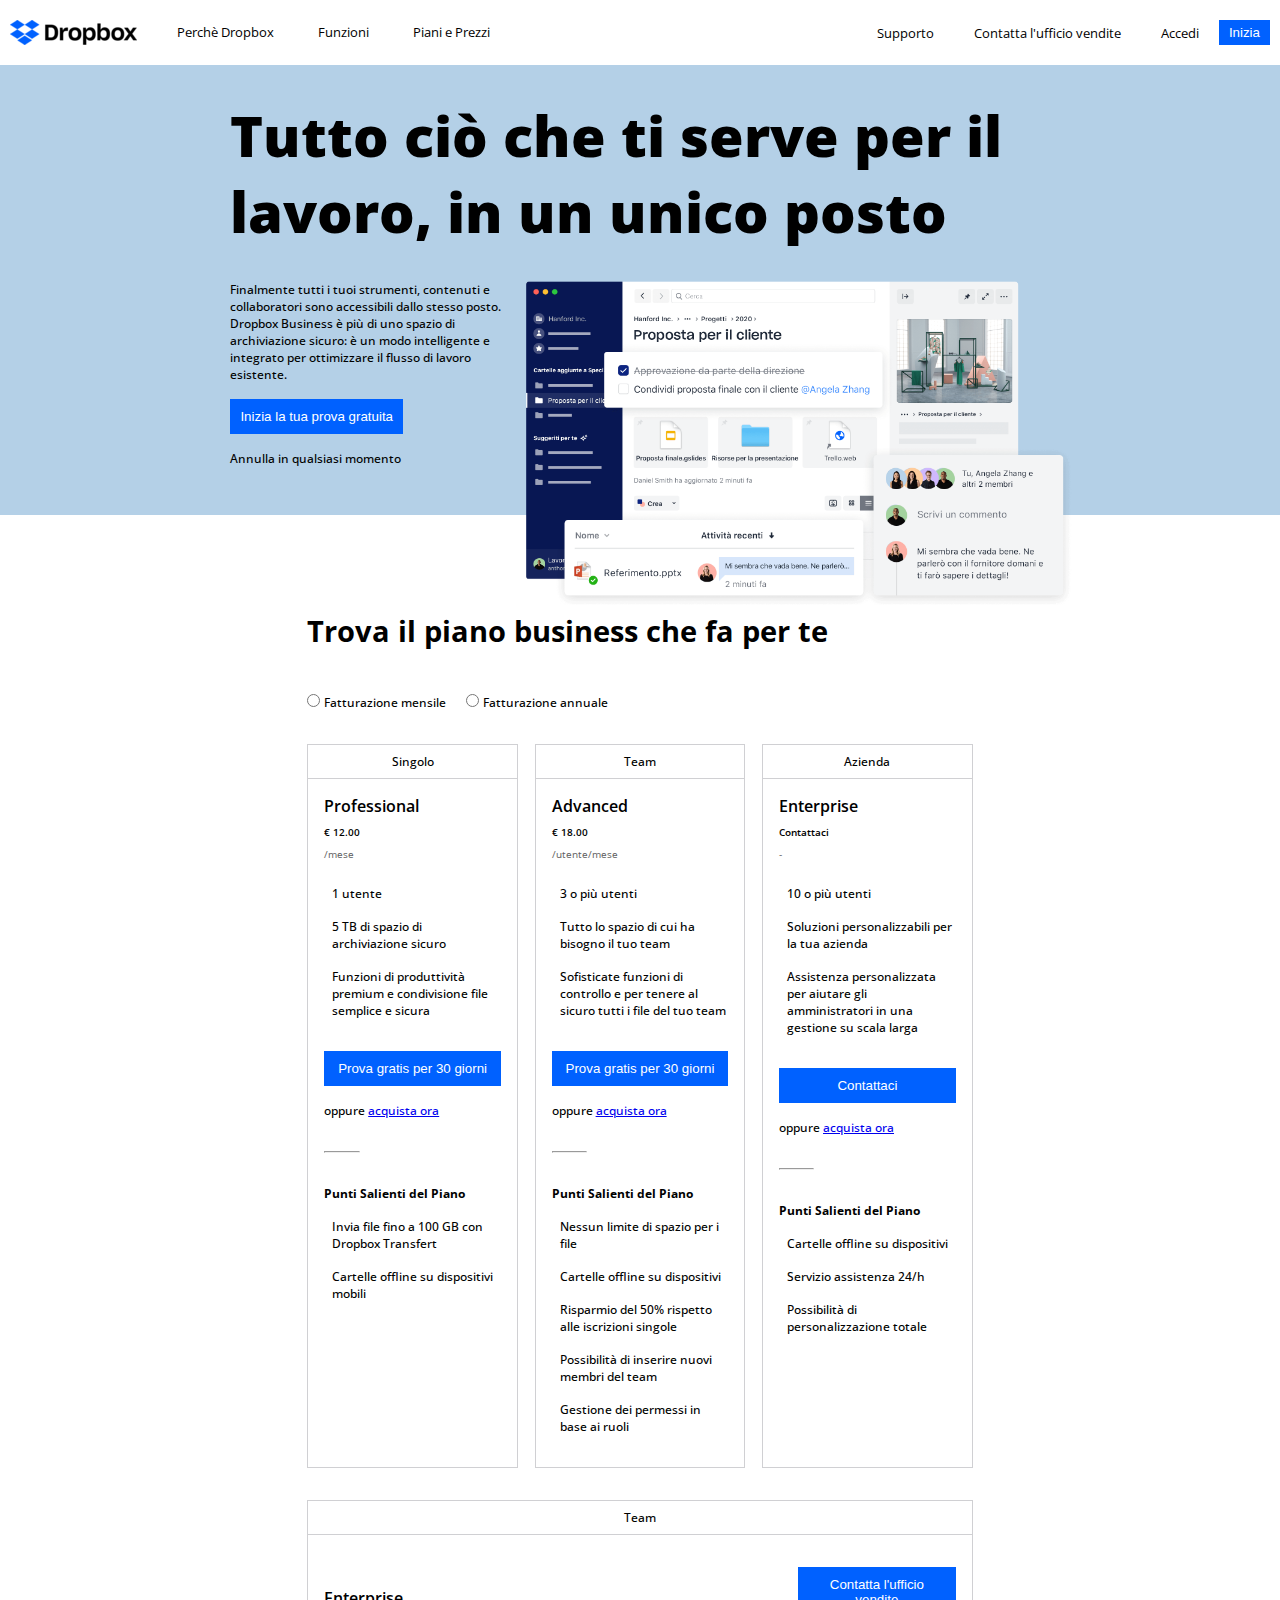
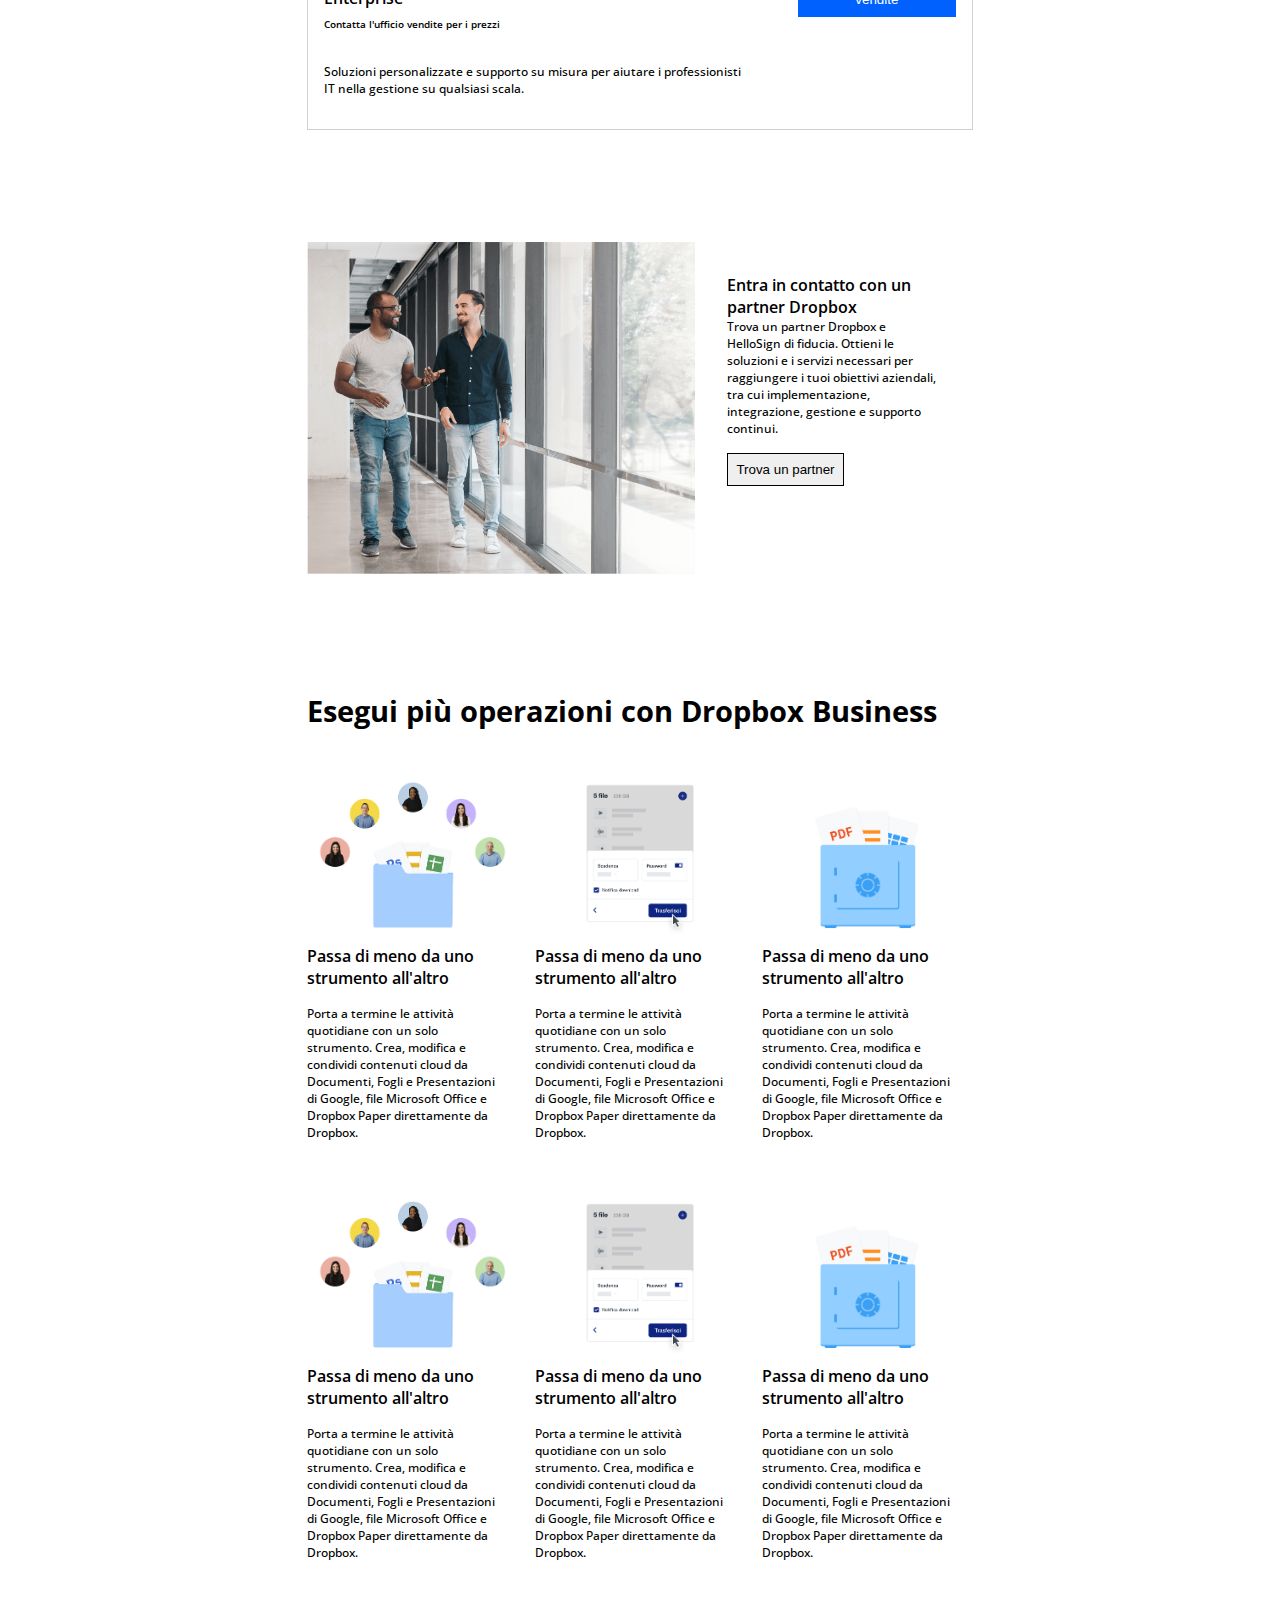
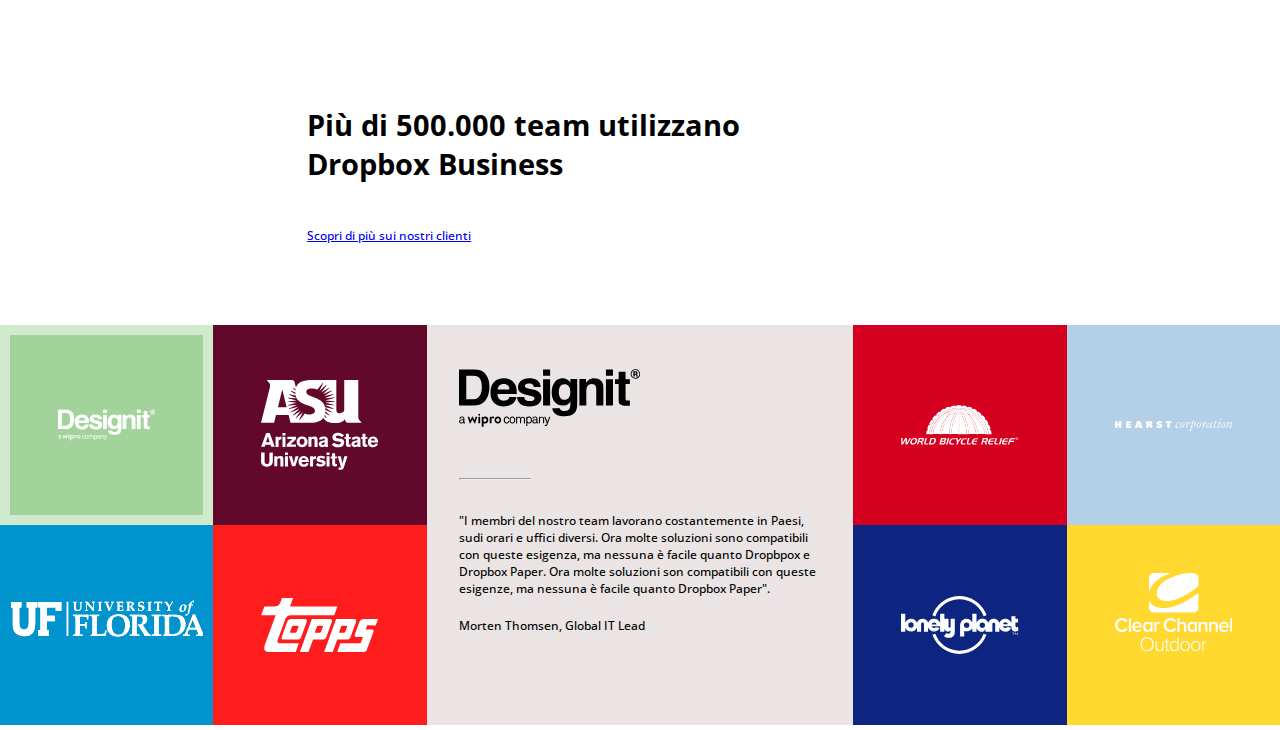
==== commit f9aaf57d: "add logo partner" ====
--- a/index.html
+++ b/index.html
@@ -454,28 +454,232 @@
         <section class="row partner_logo">
 
             <div class="col_4 wrap row">
-                <div class="logo_partner">
-                    <svg width="100%" height="100%" viewBox="0 0 400 127" xmlns="http://www.w3.org/2000/svg"><title>designit</title><g><g transform="translate(0 97.578)"><path fill="#ffffff" d="M85.675 6.92c-4.014 0-7.336 3.391-7.336 7.613 0 4.221 3.253 7.612 7.336 7.612 4.014 0 7.335-3.39 7.335-7.612 0-4.222-3.252-7.613-7.335-7.613zm0 11.627c-2.076 0-3.737-1.8-3.737-4.014 0-2.215 1.66-4.014 3.737-4.014 2.076 0 3.737 1.8 3.737 4.014.069 2.214-1.661 4.014-3.737 4.014zM39.654 7.336h-2.699c-.208 0-.484.207-.554.415l-2.214 6.99-3.806-7.475a.826.826 0 0 0-.623-.346h-.277a.826.826 0 0 0-.623.346l-3.806 7.474-2.215-6.99c-.069-.207-.346-.414-.553-.414h-2.7c-.345 0-.553.276-.414.622L23.599 21.8c.069.208.346.416.553.416h.415a.826.826 0 0 0 .623-.346l4.499-8.79 4.498 8.79a.826.826 0 0 0 .623.346h.415c.208 0 .484-.208.554-.416l4.429-13.84c0-.347-.208-.623-.554-.623zm6.367 0h-2.7a.62.62 0 0 0-.622.622v13.15a.62.62 0 0 0 .623.622h2.699a.62.62 0 0 0 .623-.623V7.958a.62.62 0 0 0-.623-.622zm11.903-.416c-1.869 0-3.599.83-4.844 2.146l-.485-1.315c-.069-.208-.346-.415-.553-.415h-1.246a.62.62 0 0 0-.623.622V28.72a.62.62 0 0 0 .623.623h2.699a.62.62 0 0 0 .623-.623v-7.198c1.176.416 2.422.623 3.737.623 3.806 0 6.92-3.39 6.92-7.612.07-4.222-3.045-7.613-6.851-7.613zm-.761 11.627c-1.108 0-2.215-.277-3.045-.83v-5.468a3.521 3.521 0 0 1 3.045-1.8c2.007 0 3.667 1.8 3.667 4.015 0 2.283-1.66 4.083-3.667 4.083zM74.879 6.92c-2.63 0-4.152 2.146-4.152 2.146l-.485-1.315c-.069-.208-.346-.415-.553-.415h-1.246a.62.62 0 0 0-.623.622v13.15a.62.62 0 0 0 .623.622h2.699a.62.62 0 0 0 .623-.623v-9.204c1.591-1.938 3.598-1.315 4.014-1.107.415.138.692-.07.83-.346.138-.277.692-1.661.969-2.146.207-.484-.139-1.384-2.7-1.384zM45.19.554c-1.176-.346-2.353.415-2.699 1.591-.346 1.177.416 2.422 1.523 2.7 1.176.345 2.353-.416 2.699-1.592.346-1.177-.346-2.353-1.523-2.7z"/><path fill="#ffffff" d="M13.287 21.66a3.373 3.373 0 0 1-.761.278c-.277.069-.484.069-.83.069-.623 0-1.177-.208-1.523-.623a2.418 2.418 0 0 1-.554-1.522H9.55a4.54 4.54 0 0 1-1.868 1.73c-.83.415-1.73.623-2.769.623-.83 0-1.522-.139-2.145-.416-.623-.277-.969-.623-1.384-1.038-.415-.415-.692-.9-.9-1.453a4.29 4.29 0 0 1-.276-1.592c0-.484.069-.969.207-1.453.139-.484.415-.969.83-1.384.416-.415.9-.761 1.523-1.107.623-.277 1.453-.485 2.422-.554l4.291-.277v-1.038c0-.346-.07-.761-.138-1.107a1.64 1.64 0 0 0-.623-1.038c-.277-.208-.554-.415-.9-.554-.346-.138-.83-.207-1.453-.207-.623 0-1.177.069-1.592.207-.415.139-.761.346-.969.623-.484.484-.692 1.038-.692 1.73H.83c0-.692.139-1.246.346-1.73.208-.484.485-.9.9-1.315a5.08 5.08 0 0 1 1.869-1.176 7.239 7.239 0 0 1 2.491-.416c1.384 0 2.491.277 3.322.762.83.553 1.384 1.176 1.73 2.007.277.692.415 1.384.415 2.214v6.99c0 .346.07.623.208.761a.786.786 0 0 0 .553.208h.416l.207-.07v1.869zM9.55 14.81l-3.806.207c-.346 0-.692.07-1.107.208-.346.138-.692.277-1.038.484a3.966 3.966 0 0 0-.762.762c-.207.346-.276.692-.276 1.176 0 .623.207 1.246.622 1.73.416.485 1.177.761 2.146.761a4.29 4.29 0 0 0 1.591-.276c.485-.208.97-.485 1.315-.9.416-.415.762-.969.9-1.523.208-.553.277-1.176.277-1.73v-.9h.138zm101.315 2.145c-.07.761-.208 1.453-.484 2.076a6.31 6.31 0 0 1-1.177 1.592c-.484.484-1.107.9-1.8 1.176-.691.277-1.452.416-2.352.416-1.315 0-2.353-.277-3.183-.762-.83-.553-1.523-1.176-2.007-1.937a7.212 7.212 0 0 1-.9-2.077c-.208-.83-.277-1.73-.277-2.837 0-1.107.07-2.007.277-2.837.208-.83.484-1.454.9-2.076.484-.762 1.176-1.385 2.007-1.938.83-.554 1.868-.761 3.183-.761.83 0 1.592.138 2.284.415.692.277 1.245.623 1.73 1.107a6.31 6.31 0 0 1 1.176 1.592c.277.623.485 1.315.554 2.076h-2.422c-.07-.484-.208-.9-.346-1.315-.208-.346-.416-.692-.692-.969a2.606 2.606 0 0 0-1.038-.623 4.03 4.03 0 0 0-1.315-.207c-.554 0-1.038.069-1.384.277-.416.207-.762.415-1.038.692a3.428 3.428 0 0 0-1.108 1.937c-.207.83-.277 1.661-.277 2.56 0 .9.07 1.731.277 2.561.208.83.554 1.454 1.108 1.938.346.277.692.485 1.038.692.415.208.83.277 1.384.277.484 0 .969-.07 1.384-.277.415-.207.761-.415 1.038-.692.277-.277.484-.553.623-.9.138-.346.276-.76.346-1.245h2.491v.069zm13.149-2.353c0 1.107-.139 2.215-.415 3.183-.277 1.039-.83 1.869-1.592 2.7-.554.484-1.177.9-1.869 1.245a6.56 6.56 0 0 1-2.422.485c-.9 0-1.73-.139-2.422-.485a5.53 5.53 0 0 1-1.868-1.246c-.762-.76-1.315-1.66-1.592-2.699a12.173 12.173 0 0 1-.415-3.183c0-1.107.138-2.214.415-3.183.277-1.038.83-1.869 1.592-2.7a8.793 8.793 0 0 1 1.868-1.245 6.56 6.56 0 0 1 2.422-.484c.9 0 1.73.138 2.422.484a5.53 5.53 0 0 1 1.869 1.246c.761.761 1.315 1.66 1.592 2.699.276.969.415 2.007.415 3.183zm-2.422 0c0-.83-.07-1.66-.277-2.491a4.625 4.625 0 0 0-1.038-2.007c-.277-.277-.692-.554-1.107-.761-.416-.208-.9-.277-1.454-.277-.553 0-1.038.069-1.453.277-.415.207-.761.415-1.107.76a4.625 4.625 0 0 0-1.038 2.008c-.208.83-.277 1.591-.277 2.491 0 .83.069 1.661.277 2.491.207.83.553 1.454 1.038 2.007.277.277.692.554 1.107.762.415.207.9.276 1.453.276.554 0 1.038-.069 1.454-.276.415-.208.76-.416 1.107-.762a4.625 4.625 0 0 0 1.038-2.007c.207-.83.277-1.66.277-2.49zm21.66 7.197v-9.135c0-.484-.069-.968-.138-1.384-.069-.415-.277-.761-.484-1.038-.208-.277-.485-.553-.9-.692a3.765 3.765 0 0 0-1.384-.277c-.415 0-.83.07-1.176.277-.346.139-.692.415-.97.692a3.529 3.529 0 0 0-.968 1.8 10.745 10.745 0 0 0-.208 2.145v7.682h-2.422v-9.135c0-.485-.07-.97-.138-1.385-.07-.415-.208-.76-.485-1.038-.207-.276-.484-.553-.9-.692a3.765 3.765 0 0 0-1.383-.276 3.15 3.15 0 0 0-1.385.346c-.415.207-.76.553-1.038.9a4.396 4.396 0 0 0-.76 1.73 9.734 9.734 0 0 0-.209 1.937v7.682h-2.352V7.543h2.076l.207 2.076c.346-.83.9-1.453 1.661-1.799.761-.415 1.523-.623 2.353-.623 1.038 0 1.938.208 2.7.692a4.589 4.589 0 0 1 1.59 2.007c.208-.484.416-.83.762-1.176.277-.346.692-.623 1.038-.83.415-.208.83-.416 1.246-.485.415-.139.9-.139 1.315-.139 1.591 0 2.837.485 3.598 1.454.762.969 1.177 2.214 1.177 3.875v9.481h-2.422V21.8zm17.717-7.197a10.99 10.99 0 0 1-.554 3.46c-.346 1.038-.9 1.938-1.591 2.63a6.738 6.738 0 0 1-1.661 1.038c-.623.277-1.384.415-2.215.415-.415 0-.761-.069-1.176-.138-.416-.07-.762-.208-1.177-.415-.346-.139-.692-.416-1.038-.623-.277-.277-.554-.554-.761-.9v7.82h-2.422V7.336h2.076l.138 1.868c.415-.692 1.038-1.246 1.8-1.66.83-.416 1.591-.554 2.422-.554.9 0 1.66.138 2.353.415.692.277 1.245.692 1.73 1.176.692.692 1.176 1.592 1.522 2.63.346 1.038.554 2.145.554 3.391zm-2.422 0c0-.692-.07-1.315-.208-2.007a7.905 7.905 0 0 0-.623-1.8c-.277-.553-.692-.968-1.245-1.314-.554-.346-1.177-.484-1.938-.484-.554 0-.969.069-1.315.276-.346.208-.692.416-.969.692-.623.554-1.038 1.177-1.246 2.007-.207.83-.346 1.661-.346 2.56 0 .9.139 1.8.346 2.561.208.83.623 1.454 1.246 2.007.277.277.623.485.969.692.346.208.83.277 1.315.277.761 0 1.453-.138 1.938-.484.553-.346.968-.761 1.245-1.246a6.889 6.889 0 0 0 .623-1.8 8.754 8.754 0 0 0 .208-1.937zm16.193 7.059a3.373 3.373 0 0 1-.76.277c-.278.069-.485.069-.831.069-.623 0-1.177-.208-1.523-.623a2.418 2.418 0 0 1-.553-1.522h-.07a4.54 4.54 0 0 1-1.868 1.73c-.83.415-1.73.623-2.768.623-.83 0-1.523-.139-2.146-.416a4.93 4.93 0 0 1-1.522-1.038c-.415-.415-.692-.9-.9-1.453a4.29 4.29 0 0 1-.277-1.592c0-.484.07-.969.208-1.453.139-.484.415-.969.83-1.384.416-.415.9-.761 1.523-1.107.623-.277 1.453-.485 2.422-.554l4.29-.277v-1.038c0-.346-.068-.761-.138-1.107a1.64 1.64 0 0 0-.622-1.038c-.277-.208-.554-.415-.9-.554-.346-.138-.83-.207-1.453-.207-.623 0-1.177.069-1.592.207-.415.139-.761.346-.969.623-.484.484-.692 1.038-.692 1.73h-2.353c0-.692.139-1.246.346-1.73.208-.484.485-.9.9-1.315a5.08 5.08 0 0 1 1.868-1.176 7.239 7.239 0 0 1 2.492-.416c1.384 0 2.491.277 3.321.762.83.553 1.385 1.176 1.73 2.007.277.692.416 1.384.416 2.214v6.99c0 .346.069.623.207.761a.786.786 0 0 0 .554.208h.415l.208-.07v1.869h.207zm-3.737-6.851l-3.806.207c-.346 0-.692.07-1.107.208-.346.138-.692.277-1.038.484a3.966 3.966 0 0 0-.761.762c-.208.346-.277.692-.277 1.176 0 .623.207 1.246.623 1.73.415.485 1.176.761 2.145.761a4.29 4.29 0 0 0 1.592-.276c.484-.208.969-.485 1.315-.9.415-.415.76-.969.9-1.523.207-.553.276-1.176.276-1.73v-.9h.138zm14.395 6.99v-9.136c0-1.107-.208-1.937-.692-2.56-.485-.623-1.246-.9-2.422-.9-.692 0-1.315.208-1.8.623a4.001 4.001 0 0 0-1.245 1.592 3.831 3.831 0 0 0-.415 1.799c-.07.692-.07 1.315-.07 1.869v6.712h-2.422V7.405h2.076l.208 2.145c.208-.415.415-.761.761-1.107.346-.346.692-.554 1.038-.761.415-.208.83-.346 1.246-.485.415-.138.83-.138 1.246-.138 1.66 0 2.837.484 3.667 1.384.83.9 1.246 2.214 1.246 3.875V21.8h-2.422zm9.55 2.906c-.346.9-.83 1.66-1.384 2.214-.554.554-1.384.83-2.491.83-.623 0-1.108-.068-1.454-.138-.346-.069-.622-.138-.692-.207V25.26c.139.069.346.069.485.138.138.07.346.07.553.07h.692a2.65 2.65 0 0 0 1.315-.347c.346-.208.623-.554.83-1.107l.9-2.422-5.674-14.395h2.699l4.221 11.35 4.014-11.35h2.491l-6.505 17.509z"/></g><path fill="#ffffff" d="M16.055 14.533v51.765H31.42c7.82 0 13.287-3.876 16.401-11.558 1.661-4.221 2.491-9.273 2.491-15.155 0-8.097-1.245-14.256-3.806-18.616-2.56-4.29-7.543-6.436-15.086-6.436H16.055zM46.436 2.56C52.042 4.36 56.54 7.75 59.931 12.595a35.985 35.985 0 0 1 5.675 12.803c.968 4.567 1.522 8.927 1.522 13.149 0 10.519-2.145 19.446-6.367 26.713-5.744 9.896-14.602 14.81-26.574 14.81H0V.83h34.187c4.913.07 8.996.623 12.249 1.73zm42.837 33.287c-2.145 2.145-3.53 5.12-4.083 8.858h26.298c-.277-3.945-1.661-6.99-4.083-9.066-2.422-2.076-5.467-3.114-9.066-3.114-3.875.07-6.92 1.107-9.066 3.322M112.18 22.56c4.083 1.799 7.474 4.705 10.104 8.65 2.422 3.46 3.944 7.543 4.636 12.11.416 2.7.623 6.506.485 11.627h-42.56c.276 5.952 2.283 10.035 6.09 12.457 2.352 1.453 5.12 2.214 8.373 2.214 3.46 0 6.298-.83 8.512-2.63 1.8-1.522 2.215-2.283 3.114-5.536h15.64c-.415 5.052-2.283 8.512-5.674 12.111-5.26 5.675-12.526 8.512-22.007 8.512-7.751 0-14.672-2.422-20.554-7.197-5.951-4.775-8.927-12.664-8.927-23.46 0-10.173 2.63-17.924 8.027-23.391 5.398-5.398 12.388-8.097 20.9-8.097 5.121-.139 9.758.83 13.84 2.63m31.696 38.823c.346 2.699 1.038 4.637 2.077 5.813 1.937 2.007 5.467 3.045 10.588 3.045 3.045 0 5.398-.415 7.197-1.315 1.8-.9 2.699-2.214 2.699-4.014 0-1.73-.692-3.044-2.145-3.944-1.454-.9-6.782-2.422-15.987-4.637-6.643-1.66-11.349-3.737-14.048-6.159-2.768-2.422-4.083-5.952-4.083-10.519 0-5.398 2.145-10.035 6.367-13.98 4.221-3.875 10.242-5.812 17.924-5.812 7.266 0 13.218 1.453 17.854 4.36 4.637 2.906 7.267 7.958 7.959 15.155h-15.294c-.208-1.938-.762-3.53-1.661-4.706-1.73-2.076-4.568-3.114-8.65-3.114-3.323 0-5.745.485-7.198 1.592-1.384 1.038-2.145 2.214-2.145 3.668 0 1.799.761 3.045 2.283 3.806 1.523.83 6.852 2.214 15.987 4.221 6.09 1.454 10.726 3.599 13.702 6.505 3.045 2.907 4.498 6.575 4.498 11.004 0 5.813-2.145 10.519-6.436 14.187-4.36 3.668-11.003 5.467-20.069 5.467-9.204 0-15.986-1.938-20.415-5.813-4.36-3.876-6.575-8.858-6.575-14.81h15.571zm98.063 2.076c2.422-2.699 3.668-6.99 3.668-12.941 0-5.536-1.177-9.827-3.53-12.734-2.353-2.906-5.398-4.36-9.342-4.36-5.33 0-8.997 2.492-11.004 7.544-1.038 2.699-1.592 6.02-1.592 9.965 0 3.391.554 6.436 1.73 9.135 2.007 4.914 5.744 7.405 11.073 7.405 3.53.07 6.505-1.315 8.997-4.014m-5.19-42.076c3.736 1.523 6.712 4.36 8.996 8.443v-8.443h15.017v55.571c0 7.543-1.245 13.287-3.806 17.093-4.36 6.644-12.734 9.897-25.121 9.897-7.474 0-13.564-1.454-18.27-4.43-4.706-2.906-7.336-7.335-7.82-13.148h16.678c.415 1.8 1.107 3.045 2.076 3.875 1.661 1.384 4.43 2.076 8.305 2.076 5.467 0 9.204-1.868 11.072-5.536 1.246-2.353 1.869-6.298 1.869-11.834v-3.737c-1.453 2.491-3.045 4.36-4.775 5.606-3.045 2.353-6.99 3.46-11.834 3.46-7.543 0-13.495-2.63-17.993-7.89-4.498-5.259-6.713-12.456-6.713-21.453 0-8.72 2.145-15.986 6.505-21.937 4.29-5.952 10.45-8.859 18.34-8.859 2.768-.069 5.328.416 7.473 1.246m75.987 3.46c3.806 3.184 5.744 8.443 5.744 15.779V80h-15.71V44.43c0-3.046-.415-5.468-1.246-7.06-1.522-2.976-4.36-4.498-8.58-4.498-5.191 0-8.651 2.145-10.59 6.574-1.037 2.353-1.522 5.33-1.522 8.928v31.695h-15.294V21.522h14.74v8.582c1.939-3.045 3.807-5.19 5.537-6.505 3.114-2.353 7.128-3.53 11.972-3.53 6.229 0 11.142 1.592 14.949 4.775m11.349-2.837h15.571V80h-15.571V22.007zm15.502-7.474h-15.502V.415h15.502v14.118zm-154.118 7.474h15.502V80h-15.502V22.007zm15.502-7.474h-15.502V.415h15.502v14.118zm143.114 18.2V22.008h8.097V5.467h15.225v16.47h9.55v10.727h-9.55v31.073c0 2.422.346 3.875.9 4.498.622.623 2.49.9 5.605.9.484 0 .969 0 1.453-.07.485 0 1.038-.068 1.523-.138v11.488l-7.267.346c-7.266.208-12.18-.969-14.81-3.806-1.73-1.73-2.63-4.429-2.63-8.166V32.734h-8.096zm46.09-25.743c-.415-.139-1.038-.208-1.8-.208h-.691v3.391h1.176c.692 0 1.246-.138 1.661-.415.415-.277.623-.761.623-1.384 0-.692-.346-1.177-.969-1.384zm-5.536 9.342V4.706H390.31c.97.07 1.661.277 2.284.623 1.038.553 1.592 1.453 1.592 2.768 0 .969-.277 1.66-.83 2.076-.554.484-1.246.692-2.008.83.693.139 1.315.346 1.661.693.692.553 1.038 1.453 1.038 2.63v1.037c0 .07 0 .208.07.346 0 .139 0 .208.069.346l.138.346h-2.906c-.07-.346-.139-.9-.208-1.591 0-.692-.07-1.177-.208-1.454a1.248 1.248 0 0 0-.83-.83c-.277-.138-.554-.208-1.038-.208l-.623-.069h-.623v4.083h-3.252zM383.045 4.43c-1.66 1.73-2.491 3.737-2.491 6.09 0 2.422.83 4.498 2.56 6.228 1.661 1.73 3.737 2.561 6.09 2.561 2.422 0 4.43-.9 6.09-2.56 1.661-1.73 2.56-3.807 2.56-6.16s-.83-4.36-2.49-6.09c-1.662-1.73-3.738-2.63-6.16-2.63-2.422-.069-4.429.762-6.159 2.561zm13.495 13.633c-2.007 2.007-4.498 2.976-7.336 2.976-2.976 0-5.467-1.038-7.474-3.045-2.007-2.007-3.045-4.498-3.045-7.474 0-3.045 1.107-5.606 3.253-7.612 2.076-1.938 4.498-2.838 7.197-2.838 2.907 0 5.329 1.038 7.405 3.114 2.007 2.007 3.114 4.499 3.114 7.405.07 2.907-.969 5.398-3.114 7.474z"/></g></svg>
-                </div>
-                <div class="logo_partner">
-                    <svg width="100%" height="100%" viewBox="0 0 398 305" xmlns="http://www.w3.org/2000/svg"><title>asu_university_vert_rgb</title><g transform="translate(-1 -1)"><g transform="translate(0 179.31)"><path fill="#ffffff" d="M30.62 1.655l17.104 46.62H35.31l-2.207-7.447H16l-2.207 7.448H1.38l17.38-46.62H30.62zm-6.344 11.31c-.552 2.483-1.38 4.966-1.931 7.173-1.104 3.586-2.759 9.103-3.862 12.414h11.862l-6.07-19.586zm36.138 4.414c2.207-1.93 4.69-3.31 9.93-3.862v9.104l-3.31.551c-4.965.828-6.344 1.656-6.344 6.07v19.586H50.483V13.793h9.93v3.586zM73.93 1.655h9.931v8h-9.931v-8zm0 12.138h9.931v34.759h-9.931V13.793z"/><path fill="#ffffff" d="M90.2068966 13.7931034L119.724138 13.7931034 119.724138 21.5172414 101.241379 40.2758621 119.724138 40.2758621 119.724138 48.2758621 88.2758621 48.2758621 88.2758621 40.5517241 107.034483 21.5172414 90.4827586 21.5172414 90.4827586 13.7931034z"/><path fill="#ffffff" d="M158.897 31.172c0 8.828-4.966 18.207-18.483 18.207-9.655 0-18.483-5.517-18.483-18.207 0-10.482 6.62-19.034 19.862-18.206 13.793.551 17.104 11.862 17.104 18.206zm-25.38-6.896c-1.38 1.93-1.655 4.414-1.655 6.62 0 5.518 2.759 10.207 8.276 10.207 5.517 0 8.276-4.413 8.276-9.93 0-3.863-.828-6.897-2.759-8.552-2.207-1.931-4.414-1.931-6.069-1.931-2.758.551-4.69 1.379-6.069 3.586zm38.897-7.173c1.103-1.103 1.655-1.93 3.31-2.758 1.655-.552 3.862-1.38 6.345-1.38 1.931 0 4.414.276 6.069 1.38 3.586 1.93 4.69 4.965 4.69 10.483v23.724H182.62V28.966c0-3.035 0-4.138-.552-5.242-.828-1.93-2.483-2.758-4.69-2.758-5.241 0-5.241 4.413-5.241 8.551v18.759H161.93V14.069h10.207l.276 3.034zm25.655 6.621c.276-2.483.552-5.241 3.586-7.724 3.31-2.483 7.173-3.034 11.31-3.034 4.138 0 14.621 1.103 14.621 9.93v20.138c0 3.587.276 4.138 1.104 5.518h-9.931v-3.31c-2.483 1.93-5.518 4.137-10.483 4.137-8 0-11.31-5.793-11.31-10.482 0-5.518 4.413-8.828 7.172-9.931 2.759-1.104 9.38-2.483 13.517-3.31v-1.932c0-1.655-.276-4.138-3.862-4.138-4.414 0-4.965 2.759-5.241 4.138h-10.483zm12.69 10.483c-1.656.552-4.414 1.655-4.414 4.414 0 1.655 1.38 3.586 3.862 3.586 1.38 0 2.483-.552 3.586-1.104 3.31-2.206 3.586-5.24 3.586-8.827l-6.62 1.93zm39.172.276c1.103 1.38 2.207 2.483 4.414 3.586 3.034 1.655 6.345 2.207 9.103 2.207 4.69 0 8.552-2.207 8.552-5.517 0-3.587-4.69-4.414-8.276-4.69-2.483-.276-5.241-.552-7.724-1.103-2.759-.552-12.69-2.76-12.69-12.69C243.31 4.138 254.07.552 262.07.552c10.759 0 16.552 5.241 20.69 8.827l-8.552 6.07c-1.38-1.38-2.759-2.76-4.69-3.863-1.655-.827-4.69-1.93-7.724-1.93-4.69 0-6.896 2.758-6.896 4.965 0 3.586 3.862 4.138 6.069 4.413 4.965.552 11.586 1.932 14.344 2.76 5.242 1.93 8 6.068 8 11.585 0 3.31-1.379 7.173-3.586 9.931-4.138 4.966-11.034 6.345-17.655 6.345-13.241 0-18.483-6.069-21.241-9.38l9.103-5.792zm38.897-30.62h10.206V14.62h6.621v6.345h-6.62v15.448c0 2.207 0 3.862 2.758 3.862h3.586v8c-2.207.276-3.586.552-5.241.552-3.586 0-7.448-.276-9.655-3.31-1.38-1.932-1.38-4.415-1.38-7.725V21.241h-4.965v-6.344h4.965V3.862h-.275zm19.862 19.861c.276-2.483.551-5.241 3.586-7.724 3.31-2.483 7.172-3.034 11.31-3.034 4.138 0 14.62 1.103 14.62 9.93v20.138c0 3.587.277 4.138 1.104 5.518h-9.93v-3.31c-2.483 1.93-5.518 4.137-10.483 4.137-8 0-11.31-5.793-11.31-10.482 0-5.518 4.413-8.828 7.172-9.931 2.758-1.104 9.379-2.483 13.517-3.31v-1.932c0-1.655-.276-4.138-3.862-4.138-4.414 0-4.966 2.759-5.242 4.138H308.69zm12.965 10.483c-1.655.552-4.414 1.655-4.414 4.414 0 1.655 1.38 3.586 3.862 3.586 1.38 0 2.483-.552 3.587-1.104 3.31-2.206 3.586-5.24 3.586-8.827l-6.62 1.93zm23.448-30.345h10.207v10.759h6.621v6.345h-6.62v15.448c0 2.207 0 3.862 2.758 3.862h3.586v8c-2.207.276-3.586.552-5.241.552-3.586 0-7.448-.276-9.655-3.31-1.38-1.932-1.38-4.415-1.38-7.725V21.241h-4.965v-6.344h4.965V3.862h-.276zm52.966 35.862c-1.103 1.655-2.483 3.586-4.138 5.242-3.034 2.758-7.448 4.965-12.965 4.965-10.207 0-17.38-6.62-17.38-17.931 0-8.276 4.138-19.034 17.655-19.034 1.931 0 8 .275 12.414 4.965 4.414 4.966 4.69 11.586 4.966 15.448h-24.828c0 4.414 2.483 8.552 8 8.552 5.517 0 7.448-3.586 8.828-6.069l7.448 3.862zM387.862 26.76c-.276-1.38-.552-3.31-1.931-4.966-1.38-1.38-3.31-1.93-4.965-1.93-2.483 0-4.138 1.103-5.242 2.206-1.38 1.655-1.655 3.034-1.93 4.69h14.068z"/><g><path fill="#ffffff" d="M41.103 67.862V94.07c0 4.414 0 9.103-2.758 13.241-4.966 8-15.448 8.552-17.38 8.552-3.586 0-7.724-.828-10.758-2.483-9.104-4.69-9.104-12.965-8.828-19.31V67.862h11.862v29.241c0 2.483 0 4.414.828 5.794 1.38 2.482 4.69 3.31 7.448 3.31 8 0 8-5.517 8-9.104V68.138l11.586-.276zM56.552 83.31c1.103-1.103 1.655-1.93 3.31-2.758 1.655-.552 3.862-1.38 6.345-1.38 1.93 0 4.414.276 6.069 1.38 3.586 1.93 4.69 4.965 4.69 10.482v23.725H66.759V95.172c0-3.034 0-4.138-.552-5.241-.828-1.931-2.483-2.759-4.69-2.759-5.241 0-5.241 4.414-5.241 8.552v18.759H46.069V80h10.207v3.31h.276zm25.93-15.448h9.932v8h-9.931v-8zm0 12.138h9.932v34.759h-9.931V80zm12.966 0h10.759c4.138 15.448 4.965 18.483 6.069 25.103 1.38-7.724 1.655-8.551 3.586-16.551L118.07 80h10.483l-11.31 34.483h-10.76L95.449 80zm67.586 25.931c-1.103 1.655-2.482 3.586-4.137 5.241-3.035 2.759-7.449 4.966-12.966 4.966-10.207 0-17.38-6.62-17.38-17.931 0-8.276 4.139-19.035 17.656-19.035 1.93 0 8 .276 12.414 4.966 4.413 4.965 4.69 11.586 4.965 15.448H138.76c0 4.414 2.482 8.552 8 8.552 5.517 0 7.448-3.586 8.827-6.069l7.448 3.862zm-10.206-12.965c-.276-1.38-.552-3.31-1.931-4.966-1.38-1.38-3.31-1.931-4.966-1.931-2.483 0-4.138 1.103-5.241 2.207-1.38 1.655-1.656 3.034-1.931 4.69h14.069zm24.551-9.38c2.207-1.93 4.69-3.31 9.931-3.862v9.104l-3.31.551c-4.966.828-6.345 1.655-6.345 6.07v19.585h-10.207V80h9.931v3.586zm16.276 19.31c2.759 2.76 6.345 4.69 9.931 4.69 2.483 0 6.07-.827 6.07-3.31 0-1.104-.828-1.655-1.38-1.931-1.655-.828-3.862-1.104-5.793-1.38-1.655-.275-3.035-.551-4.69-1.103-2.207-.552-4.138-1.38-5.793-3.034-1.655-1.656-2.483-3.862-2.483-6.621 0-5.793 4.966-11.586 14.62-11.586 8.277 0 12.966 3.586 15.45 5.241l-6.346 5.793c-3.31-2.483-6.344-3.31-8.551-3.31-3.862 0-4.966 1.655-4.966 2.483 0 1.93 2.207 2.482 5.517 3.034 6.897 1.38 14.897 3.035 14.897 11.31 0 8.276-8.276 12.138-16.276 12.138-9.655 0-14.62-4.69-16.828-6.62l6.621-5.793zm29.793-35.034h9.931v8h-9.93v-8zm0 12.138h9.931v34.759h-9.93V80zm18.759-9.931h10.207v10.759h6.62v6.344h-6.62v15.449c0 2.207 0 3.862 2.758 3.862h3.587v8c-2.207.276-3.587.551-5.242.551-3.586 0-7.448-.275-9.655-3.31-1.38-1.93-1.38-4.414-1.38-7.724V87.448h-5.24v-6.345h4.965V70.07zM294.345 80l-12.138 37.241c-.828 2.207-1.655 4.414-3.31 6.345-2.483 2.483-4.69 2.759-7.449 2.759H264v-8h3.586c1.655 0 4.138 0 4.138-2.483 0-.828-.276-1.655-.552-2.483L260.966 80h10.758l5.793 24.828L283.31 80h11.035z"/></g></g><path fill="#ffffff" d="M335.724 138.207c-4.965-5.241-4.69-10.759-4.69-10.759V1.103H283.31V102.07c-.551 9.655-9.93 11.862-15.172 11.862-7.448-.276-11.586-4.414-11.586-11.586V1.103H209.93h-32.828c-25.379 0-49.379 3.863-57.655 25.104l-4.69-18.759c-1.103-3.862-5.24-6.345-9.103-6.345H22.621c-1.104 0-1.655.276-1.104 1.104 0 0 2.207 2.207 6.345 6.896 5.793 6.621 3.586 15.173 3.586 15.173L1.103 146.206h44.414l6.345-26.758h42.759l6.62 26.759h58.207c24 0 43.31-2.483 52.966-17.38 7.172 13.518 22.62 20.139 49.93 17.656 9.38-.828 18.76-5.242 22.897-12.414l1.931 5.793c1.656 3.586 4.966 6.069 9.38 6.069h44.69c1.103.276 1.655 0 .827-.828 0 0-2.483-2.758-6.345-6.896zM110.621 27.31l8 4.69c-.276 1.38-.552 3.034-.828 4.414l-8.276-7.724c-.827-.828.276-1.931 1.104-1.38zm-8 9.931l14.896 6.07c0 1.655 0 4.137.276 6.068l-16-10.482c-.827-.552-.276-1.931.828-1.656zm-6.07 11.587l22.07 4.965c.551 2.759 1.655 5.517 2.758 7.724L96 50.483c-.828-.552-.552-1.931.552-1.655zM58.484 92.966l14.62-59.587L88 92.966H58.483zm122.207 19.862c-4.138 3.862-12.138 5.793-20.69 4.965-4.966-.552-9.931-3.034-9.931-3.034l-17.931 22.069c-.828.827-2.207 0-1.655-1.104l12.138-24.552c.276-.275-.276-.551-.552-.275l-21.793 19.034c-.828.828-1.931-.276-1.38-1.38l16.828-22.344c.276-.276 0-.552-.276-.276l-25.103 15.172c-.828.552-1.931-.827-1.104-1.379l20.966-19.586c.276-.276 0-.552-.276-.552l-27.862 11.31c-1.103.276-1.655-1.103-.828-1.655l24.552-16c.276-.275 0-.551-.276-.551l-28.965 6.896c-1.104.276-1.38-1.103-.552-1.655l27.31-11.862c.276 0 .276-.552 0-.552l-30.344 1.931c-1.104 0-1.38-1.379-.276-1.655l29.241-7.448c.276 0 .276-.552 0-.552l-30.345-2.759c-1.103 0-1.103-1.655 0-1.655l30.345-2.758c.276 0 .276-.276 0-.552L92.69 62.621c-1.104-.276-.828-1.655.276-1.655l28.965 1.655c7.448 13.517 23.172 19.034 36.966 24C172.414 91.31 184 95.172 184 105.655c0 2.759-1.103 5.242-3.31 7.173zm41.655 17.103l-6.897-6.069s1.104-2.483 1.655-4.138l6.621 8.828c.552.827-.552 1.93-1.38 1.379zm9.93-8.828l-13.792-8.275s.551-4.138.551-6.345l14.345 13.241c.828.828-.276 1.931-1.103 1.38zm8-10.206l-20.965-8.552s0-4.966-.551-7.724l22.344 14.62c.828.552.276 1.931-.827 1.656zm11.035-36.414l-30.344 2.758c-.276 0-.276.276 0 .552l29.24 7.448c1.104.276.828 1.656-.275 1.656l-30.345-1.931c-.276 0-.276.275 0 .551l27.31 11.862c1.104.552.552 1.931-.551 1.655l-27.862-5.793s-1.104-12.413-15.724-22.62c-7.449-5.242-16.828-8.828-24.828-11.862-6.345-2.483-12.138-4.69-16.276-7.173-4.69-3.034-6.896-6.345-6.896-10.207 0-2.758.827-5.241 2.758-7.172 3.31-3.31 9.104-4.69 17.104-4.69 8.551 0 17.655 3.862 17.655 3.862l18.207-22.62c.827-.828 2.207 0 1.655 1.103L199.724 36.69c0 .276.276.551.276.276l22.069-19.035c.828-.828 1.931.276 1.38 1.38l-17.104 22.62c-.276.276 0 .552.276.276L232 26.759c.828-.552 1.931.827 1.103 1.379l-20.965 19.586c-.276.276 0 .552.276.276l27.862-11.31c1.103-.276 1.655 1.103.827 1.655l-24.551 16c-.276.276 0 .552.276.552l29.517-6.621c1.103-.276 1.38 1.103.552 1.655l-27.31 11.862c-.277 0-.277.552 0 .552l30.344-1.931c1.103 0 1.38 1.38.276 1.655l-29.241 7.448c-.276 0-.276.552 0 .552l30.344 2.759c1.104 0 1.104 1.655 0 1.655z"/></g></svg>
-                </div>
-                <div class="logo_partner">
-                    <svg height="" width="100%" xmlns="http://www.w3.org/2000/svg"><g fill="none" fill-rule="evenodd"><path fill="#ffffff" d="M56.07 2.21v33.88h1.5V2.21z" fill="#000"/><path fill="#ffffff" d="M169.09 11c.13.358.38.659.71.85.424.226.9.333 1.38.31a3.74 3.74 0 0 0 1.33-.22 6.17 6.17 0 0 0 1.23-.65 4.69 4.69 0 0 0 .94-.78 4.59 4.59 0 0 0 .74-1.46 6 6 0 0 0 .32-1.91 3.3 3.3 0 0 0-.12-.93 1.93 1.93 0 0 0-.39-.73 1.87 1.87 0 0 0-.79-.49 3.32 3.32 0 0 0-1.15-.19 3.56 3.56 0 0 0-1.42.29 5.47 5.47 0 0 0-1.23.73 5.18 5.18 0 0 0-.78.71 4.33 4.33 0 0 0-.66 1.41 6.36 6.36 0 0 0-.3 1.89 3.43 3.43 0 0 0 .2 1.18zm1.86-3.47a4 4 0 0 1 .74-1.66 1.34 1.34 0 0 1 1-.44 1.18 1.18 0 0 1 .93.4c.27.373.399.83.36 1.29a8.62 8.62 0 0 1-.31 2.21 5.51 5.51 0 0 1-.47 1.24 1.84 1.84 0 0 1-.56.65 1.28 1.28 0 0 1-.72.2 1.22 1.22 0 0 1-1-.39 2 2 0 0 1-.34-1.29 8.71 8.71 0 0 1 .33-2.23zm6.73-1.72h1l-1.06 5.47a23 23 0 0 1-.67 3 1.06 1.06 0 0 1-.31.49.64.64 0 0 1-.39.14.6.6 0 0 1-.4-.15 1.39 1.39 0 0 1-.33-.5h-.23c-.05.26-.11.51-.18.73s-.17.51-.3.88c.151.07.314.114.48.13.253-.006.5-.075.72-.2a4.94 4.94 0 0 0 1.4-1.18 6.38 6.38 0 0 0 1.11-1.85c.4-1.12.734-2.261 1-3.42l.77-3.54h1.87a4.7 4.7 0 0 1 .23-.76l-.07-.12a6.38 6.38 0 0 1-.71.07c-.527.033-.86.033-1 0h-.12a20.22 20.22 0 0 1 .43-1.95 2.67 2.67 0 0 1 .2-.54.75.75 0 0 1 .27-.28.67.67 0 0 1 .35-.1 1 1 0 0 1 .53.19c.24.176.444.396.6.65h.22a13.43 13.43 0 0 1 .41-1.87 1.68 1.68 0 0 0-.6-.12 1.8 1.8 0 0 0-.69.11 7.53 7.53 0 0 0-1 .67 14.67 14.67 0 0 0-1.42 1.16 3.1 3.1 0 0 0-.61.75 3.86 3.86 0 0 0-.26.86c0 .19-.07.31-.1.39a5.66 5.66 0 0 1-.79.28c-.32.093-.56.17-.72.23l-.07.37h.44zM76.07 22.3h-1.33a7.08 7.08 0 0 1-.17 1.7.47.47 0 0 1-.29.35 9.82 9.82 0 0 1-2.47.18c-.453 0-1.323-.037-2.61-.11v-2.08c0-2.62.057-4.43.17-5.43l1.59-.07h1.43a13.64 13.64 0 0 1 2.32.17 4 4 0 0 1 1.26.35.29.29 0 0 1 .14.15c.063.262.094.53.09.8.06.813.09 1.34.09 1.58h1.23c0-.667.047-1.443.14-2.33s.19-1.62.29-2.2l-.14-.21a26.18 26.18 0 0 0-2.9-.15l-7.28.14-5.34-.14v1.3c.6.023 1.197.08 1.79.17.153.024.299.078.43.16a.49.49 0 0 1 .14.25 7.61 7.61 0 0 1 .17 1.65c.093 2.667.14 4.08.14 4.24V29c0 .533-.027 1.413-.08 2.64s-.093 1.957-.12 2.19a1.87 1.87 0 0 1-.21.79.47.47 0 0 1-.23.17 10.22 10.22 0 0 1-2.03.21v1.25c1.86-.073 3.22-.11 4.08-.11l5.92.08V35a17.42 17.42 0 0 1-2.38-.25.71.71 0 0 1-.38-.26 5.51 5.51 0 0 1-.24-1.67c-.06-.96-.09-2.627-.09-5v-1.71h1.21c1.18-.026 2.36.04 3.53.2a.76.76 0 0 1 .54.29 7.18 7.18 0 0 1 .26 2.28h1.33zm8.42 13.78c.667 0 1.827.02 3.48.06l3.56.08c1.293 0 2.247-.027 2.86-.08a5.15 5.15 0 0 0 .9-.14c0-.193.047-.767.14-1.72l.38-3.06v-.5h-1.23c-.193.973-.39 1.847-.59 2.62a1.39 1.39 0 0 1-.26.56 1.88 1.88 0 0 1-.74.2 26.43 26.43 0 0 1-4 .27c-.507 0-1.457-.037-2.85-.11v-2.58-4.29-4.37c0-1.693.023-3.097.07-4.21a12.27 12.27 0 0 1 .08-1.88.53.53 0 0 1 .24-.3 6.89 6.89 0 0 1 2.09-.27V15c-1.647.073-3.387.11-5.22.11-1.647 0-3.11-.037-4.39-.11v1.33a6.79 6.79 0 0 1 2.32.3.47.47 0 0 1 .23.27c.15 1.08.214 2.17.19 3.26v5.91c0 2.173-.02 4.033-.06 5.58s-.087 2.447-.14 2.7a.36.36 0 0 1-.07.17 1.44 1.44 0 0 1-.41.3 9.88 9.88 0 0 1-1.1.59v.78c2-.093 3.503-.14 4.51-.14zm13.06-4.2a9.06 9.06 0 0 0 3.84 3.64 12.82 12.82 0 0 0 5.85 1.24 14.54 14.54 0 0 0 5.6-1 9.93 9.93 0 0 0 3.19-2.17 9.58 9.58 0 0 0 2.13-3.23 14 14 0 0 0 1-5.28 13 13 0 0 0-.37-3.08 9.81 9.81 0 0 0-1-2.56 9.47 9.47 0 0 0-4.89-4 15.28 15.28 0 0 0-5-.77 15.71 15.71 0 0 0-5.11.8A9.85 9.85 0 0 0 97 21a12.76 12.76 0 0 0-.84 4.83 11.82 11.82 0 0 0 1.39 6zm4-11.39a5.87 5.87 0 0 1 2.26-3.07 6.61 6.61 0 0 1 3.76-1 6.4 6.4 0 0 1 3.11.65 6.12 6.12 0 0 1 2 1.89 9.34 9.34 0 0 1 1.32 3 15.25 15.25 0 0 1 .46 3.88 14.37 14.37 0 0 1-.85 5.26 6 6 0 0 1-2.32 3.04 6.47 6.47 0 0 1-3.41.91 6.56 6.56 0 0 1-3.57-1 6.82 6.82 0 0 1-2.48-3.27 15.21 15.21 0 0 1-1-5.85 13.66 13.66 0 0 1 .7-4.49zm19.74-3.89a.57.57 0 0 1 .22.26 9.7 9.7 0 0 1 .18 2.27l.08 3.2v5.62l-.12 4.42a14.11 14.11 0 0 1-.15 1.79 1 1 0 0 1-.13.42.46.46 0 0 1-.26.15 11.4 11.4 0 0 1-2 .17v1.33c1.333-.073 2.79-.11 4.37-.11 1.767 0 3.51.037 5.23.11v-1.34a15.11 15.11 0 0 1-1.76-.09 1.18 1.18 0 0 1-.44-.16.62.62 0 0 1-.2-.22 3.58 3.58 0 0 1-.17-1.1c0-.28-.03-1.46-.09-3.54v-4.81c0-.96.03-2.867.09-5.72 0-1.273.03-2.093.09-2.46a8.54 8.54 0 0 1 1.44-.12 7.7 7.7 0 0 1 2.27.23 3.52 3.52 0 0 1 1.65 1.29c.466.682.7 1.495.67 2.32a4.93 4.93 0 0 1-.64 2.49 3.59 3.59 0 0 1-1.56 1.54 6.24 6.24 0 0 1-2.74.37l-.17.5c.362.284.679.621.94 1 .667.88 1.453 2.087 2.36 3.62l3.24 5.34c.157.27.278.559.36.86.8-.04 1.603-.06 2.41-.06.667 0 1.79.02 3.37.06v-1.34a3 3 0 0 1-1-.12 1.6 1.6 0 0 1-.5-.37c-.173-.18-.637-.77-1.39-1.77l-1-1.5-2.35-3.5-.17-.29c-.06-.1-.24-.38-.57-.86s-.61-.93-.86-1.38a7.56 7.56 0 0 0 3.5-2.38 5.39 5.39 0 0 0 1.14-3.33 4.15 4.15 0 0 0-.83-2.62 3.88 3.88 0 0 0-2-1.42 13.78 13.78 0 0 0-3.56-.34c-.82 0-1.853.03-3.1.09-.76.047-1.667.07-2.72.07h-2.88l-2.42-.07v1.2a8.55 8.55 0 0 1 2.22.3zm24.15-1.46c-1.647 0-3.107-.037-4.38-.11v1.33a16 16 0 0 1 1.92.13.75.75 0 0 1 .36.17.66.66 0 0 1 .15.3c.11.799.17 1.604.18 2.41v10.21c0 1.033-.04 2.153-.12 3.36-.05.83-.09 1.3-.12 1.42a.49.49 0 0 1-.14.24.9.9 0 0 1-.43.17c-.16 0-.767.037-1.82.11v1.33a76.478 76.478 0 0 1 4.35-.11c1.873 0 3.63.037 5.27.11v-1.32a14.41 14.41 0 0 1-1.81-.1 1.15 1.15 0 0 1-.46-.18.61.61 0 0 1-.21-.33 8.27 8.27 0 0 1-.15-2v-8.9c0-.193.02-1.527.06-4v-1.49a3.57 3.57 0 0 1 .15-1 .5.5 0 0 1 .17-.25 1.06 1.06 0 0 1 .41-.17 14.82 14.82 0 0 1 1.83-.11V15c-1.647.073-3.393.11-5.24.11zm11.71 21l4.49.11a17.7 17.7 0 0 0 5.22-.67 11.79 11.79 0 0 0 4-2.2 10.73 10.73 0 0 0 2.91-3.8 12.09 12.09 0 0 0 1.06-5.16 11.87 11.87 0 0 0-.71-4.18 7.21 7.21 0 0 0-1.25-2.12 8 8 0 0 0-2-1.7 8.78 8.78 0 0 0-2.81-1 22.57 22.57 0 0 0-4.29-.33c-.78 0-1.813.017-3.1.05-1.787.06-3.003.09-3.65.09l-5.45-.23v1.22c1.093.14 1.727.23 1.9.27a.77.77 0 0 1 .38.18.53.53 0 0 1 .12.21c.145.903.212 1.816.2 2.73.053 2.573.08 4.527.08 5.86V28c0 3.04-.057 5.237-.17 6.59-.32.243-.654.466-1 .67l-.42.24v.73l4.58-.11zm1.31-7.71v-3.5c0-3.96.053-6.653.16-8.08a18.17 18.17 0 0 1 2.57-.2 14.71 14.71 0 0 1 4.63.54 5.69 5.69 0 0 1 2.53 1.76 7.46 7.46 0 0 1 1.44 2.82 12.69 12.69 0 0 1 .44 3.34 13.59 13.59 0 0 1-.44 3.53 9.34 9.34 0 0 1-1.23 2.82 6.77 6.77 0 0 1-1.66 1.79 6.49 6.49 0 0 1-2 .92 13.63 13.63 0 0 1-3.57.42 16.32 16.32 0 0 1-2.69-.24c-.107-.96-.16-2.94-.16-5.94zm17.17 7.71l3.49.11V35a6.49 6.49 0 0 1-2.16-.27.56.56 0 0 1-.24-.51c.148-.89.4-1.759.75-2.59l.66-1.81h7.81l1.35 3.28c.185.391.303.81.35 1.24a.45.45 0 0 1-.23.43 8.8 8.8 0 0 1-2.12.23v1.25l5.31-.11 4.21.11V35l-.67-.07a4.7 4.7 0 0 1-.88-.11.9.9 0 0 1-.31-.18 1.46 1.46 0 0 1-.29-.39l-.61-1.39-.94-2.07-6.72-15.85h-2.16l-1.33 3.44-3.95 9.75a548.915 548.915 0 0 1-1.51 3.71 257.941 257.941 0 0 1-1 2.31 1.74 1.74 0 0 1-.34.45 1.08 1.08 0 0 1-.4.21c-.483.085-.97.138-1.46.16v1.25l3.47-.11zm6.36-15.94l3.24 7.8h-6.35l3.12-7.83zM63.08 2.81a.51.51 0 0 1 .21.19c.05.131.077.27.08.41v5.66a2.32 2.32 0 0 0 .84 1.48 2.9 2.9 0 0 0 1 .51 6.06 6.06 0 0 0 1.8.26 5.37 5.37 0 0 0 1.45-.18 3.22 3.22 0 0 0 1.09-.53 2.71 2.71 0 0 0 .74-.8 2.81 2.81 0 0 0 .33-1 8.8 8.8 0 0 0 .08-1.18V6.1 4.3a9.37 9.37 0 0 1 .11-1.3.36.36 0 0 1 .12-.19 1.74 1.74 0 0 1 .74-.1V2.2l-1.38.04h-1.55v.48a2.57 2.57 0 0 1 .91.13.3.3 0 0 1 .15.15c.073.328.103.664.09 1v3.3a5 5 0 0 1-.22 1.84 1.75 1.75 0 0 1-.75.78 2.81 2.81 0 0 1-1.41.3 3.08 3.08 0 0 1-1.22-.22 1.69 1.69 0 0 1-.74-.59 2.09 2.09 0 0 1-.3-1V4.8a10.45 10.45 0 0 1 .04-1.74.31.31 0 0 1 .13-.22 1.93 1.93 0 0 1 .87-.12V2.2h-1.12l-.88.04-2-.04v.52l.83.09zm11.29 8.27h3.05v-.54h-.13a5.58 5.58 0 0 1-.6-.05.44.44 0 0 1-.21-.07.26.26 0 0 1-.09-.12 5 5 0 0 1-.08-.9V4.2c2.507 3.06 4.443 5.353 5.81 6.88l1.09.16.08-.05c-.06-.6-.09-2.307-.09-5.12V4.4a7.06 7.06 0 0 1 .09-1.46.16.16 0 0 1 .07-.1c.3-.094.616-.132.93-.11V2.2h-3v.53c.339-.03.68.015 1 .13a.45.45 0 0 1 .11.31c.053.4.08 1.733.08 4v1.47c-.587-.607-1.327-1.443-2.22-2.51a110.922 110.922 0 0 1-3.2-3.93h-2.69v.53c.271.01.542.036.81.08a.41.41 0 0 1 .2.1.47.47 0 0 1 .09.21c.016.2.016.4 0 .6V8.94c-.033.62-.063 1.01-.09 1.17a.56.56 0 0 1-.08.24.28.28 0 0 1-.12.08 7 7 0 0 1-.86.07v.54zM89 2.24h-1.83v.52c.267 0 .535.017.8.05a.31.31 0 0 1 .15.07.27.27 0 0 1 .06.13c.057.327.094.658.11.99V8.3c0 .433-.02.903-.06 1.41v.6a.2.2 0 0 1-.06.1.38.38 0 0 1-.18.07h-.76v.56h4.03v-.52a6 6 0 0 1-.76 0 .48.48 0 0 1-.21-.12.26.26 0 0 1-.09-.14 3.45 3.45 0 0 1-.06-.85V5.7 4.02 3.4a1.51 1.51 0 0 1 .05-.4.21.21 0 0 1 .1-.12.44.44 0 0 1 .17-.07 6.25 6.25 0 0 1 .77 0V2.2h-2.2zm10.14 8.88c.26-.72.753-1.953 1.48-3.7l.86-2 .45-1.05a6 6 0 0 1 .72-1.44 2.1 2.1 0 0 1 .72-.13v-.6H100.39v.56H101.32a.22.22 0 0 1 .09.08.31.31 0 0 1 0 .16.8.8 0 0 1 0 .15c-.04.173-.157.507-.35 1a73.78 73.78 0 0 1-.45 1.2L99.2 8.84 97.6 5v-.12l-.31-.61a5.69 5.69 0 0 1-.42-1.21.22.22 0 0 1 .05-.16.36.36 0 0 1 .19-.09 3.93 3.93 0 0 1 .77-.06V2.2h-4.13v.56a2.06 2.06 0 0 1 .79.11c.163.157.289.349.37.56.16.32.593 1.32 1.3 3l.9 2.15 1 2.53h1zm9.15-.12h3.08c.383.02.767.02 1.15 0l.08-.08a19.6 19.6 0 0 1 .14-2.07h-.45a6.68 6.68 0 0 1-.24 1.15.23.23 0 0 1-.08.11 2.05 2.05 0 0 1-.71.13H108.79V6.85a9.13 9.13 0 0 1 1 0 7.5 7.5 0 0 1 1.13.07c.11.01.208.07.27.16.095.293.129.603.1.91h.51V5.21h-.51a3.28 3.28 0 0 1-.09.8.24.24 0 0 1-.09.13 1.16 1.16 0 0 1-.4 0h-1.9V4.82a16.15 16.15 0 0 1 .09-1.83h1.15a11 11 0 0 1 1.23.07 1.5 1.5 0 0 1 .51.1.23.23 0 0 1 .08.13c.044.305.064.612.06.92h.49l.06-.92.12-.92v-.08l-.31-.09H105.83v.54c.31-.003.62.034.92.11a.2.2 0 0 1 .1.1c.07.288.1.584.09.88v4.09c0 .333-.017.863-.05 1.59 0 .4 0 .69-.06.86-.192.147-.4.27-.62.37v.34zm8.35-8.18a.23.23 0 0 1 .09.11c.068.329.095.665.08 1V7.6l-.05 1.85a5.77 5.77 0 0 1-.06.75.41.41 0 0 1-.05.18.2.2 0 0 1-.11.06 4.9 4.9 0 0 1-.85.07v.56h4.02v-.55a6.36 6.36 0 0 1-.74 0 .49.49 0 0 1-.18-.07.26.26 0 0 1-.08-.09 1.54 1.54 0 0 1-.07-.46V8.41v-2-2.4-1a3.59 3.59 0 0 1 .6-.05 3.21 3.21 0 0 1 1 .1c.28.106.52.294.69.54.2.294.299.645.28 1a2.06 2.06 0 0 1-.27 1 1.49 1.49 0 0 1-.65.65 2.61 2.61 0 0 1-1.15.16l-.07.21c.15.119.282.26.39.42.273.367.607.873 1 1.52l1.36 2.24c.065.113.115.234.15.36h2.42v-.64a1.25 1.25 0 0 1-.4-.05.65.65 0 0 1-.21-.16c-.073-.073-.267-.32-.58-.74l-.43-.63-1-1.47-.07-.12-.2-.35c-.13-.2-.26-.39-.36-.58a3.16 3.16 0 0 0 1.46-1c.313-.4.482-.893.48-1.4a1.74 1.74 0 0 0-.35-1.1 1.62 1.62 0 0 0-.84-.59 5.75 5.75 0 0 0-1.49-.14h-4.65v.53c.314.002.627.046.93.13zm16.39.63a7.37 7.37 0 0 1 .13-.81l-.05-.15a4.32 4.32 0 0 0-1.1-.35 7 7 0 0 0-1.3-.12 5.58 5.58 0 0 0-1.26.14 3.29 3.29 0 0 0-1.1.47 2.36 2.36 0 0 0-.79.93 2.9 2.9 0 0 0-.3 1.31 2.68 2.68 0 0 0 .17.95 2 2 0 0 0 .5.75c.252.226.554.39.88.48.24.073.743.19 1.51.35a4.93 4.93 0 0 1 1.12.36c.2.102.364.262.47.46.106.214.157.451.15.69a1.7 1.7 0 0 1-.21.85 1.42 1.42 0 0 1-.69.59 2.59 2.59 0 0 1-1.08.21 2.76 2.76 0 0 1-1.28-.3 2 2 0 0 1-.83-.69 7.94 7.94 0 0 1-.07-1.14h-.51a9.27 9.27 0 0 1-.2 2.2 6.63 6.63 0 0 0 1.34.5 6 6 0 0 0 1.39.15 4.92 4.92 0 0 0 1.83-.3c.34-.138.653-.33.93-.57a3.05 3.05 0 0 0 .71-.85c.233-.44.35-.932.34-1.43a2.67 2.67 0 0 0-.12-.83 2 2 0 0 0-.31-.62 1.73 1.73 0 0 0-.5-.43 3.26 3.26 0 0 0-.83-.32l-.85-.16-1-.19a2.81 2.81 0 0 1-.73-.28 1 1 0 0 1-.38-.41 1.54 1.54 0 0 1-.14-.68 1.34 1.34 0 0 1 .47-1 1.9 1.9 0 0 1 1.34-.44 2.66 2.66 0 0 1 1.09.22c.266.1.5.27.68.49.04.332.06.666.06 1h.53c0-.43 0-.78.06-1zm5.64-1.23h-1.83v.54a6.7 6.7 0 0 1 .8.05.31.31 0 0 1 .15.07.27.27 0 0 1 .06.13 8 8 0 0 1 .08 1V8.3c0 .433-.017.903-.05 1.41v.6a.2.2 0 0 1-.06.1.38.38 0 0 1-.18.07h-.76v.56h4.03v-.52a6 6 0 0 1-.76 0 .48.48 0 0 1-.19-.08.25.25 0 0 1-.09-.14 3.44 3.44 0 0 1-.06-.85V5.7 4.02 3.4a1.52 1.52 0 0 1 .08-.4.22.22 0 0 1 .07-.1.45.45 0 0 1 .17-.07 6.23 6.23 0 0 1 .76 0V2.2h-2.2zm8.84 8.78c.567 0 1.26.017 2.08.05v-.49a3 3 0 0 1-.91-.11.38.38 0 0 1-.19-.24 10.43 10.43 0 0 1-.07-1.65v-3.8-1.74h.91c.487 0 .903.017 1.25.05a.43.43 0 0 1 .2 0 .6.6 0 0 1 .08.27c.047.311.074.625.08.94h.52V2.89a6.52 6.52 0 0 1 .07-.68l-.06-.06H143.45l-.06.06c0 .213.02.413.06.6s.04.677 0 1.47h.52c.007-.335.04-.67.1-1a.42.42 0 0 1 .08-.22.55.55 0 0 1 .24-.05h2.12v5.54a10.3 10.3 0 0 1-.07 1.64.39.39 0 0 1-.19.25 3.12 3.12 0 0 1-.91.1v.52c.78-.033 1.473-.05 2.08-.05zm10.4-6.38a15.08 15.08 0 0 0-.92-1.58 4 4 0 0 0-.49-.63 2.89 2.89 0 0 0-.56-.41l-.7.17-1.35.27V3a2.13 2.13 0 0 1 .56 0c.168.116.319.254.45.41a10.2 10.2 0 0 1 1 1.38c.453.707.88 1.423 1.28 2.15a1.8 1.8 0 0 1 .24.6v2.44a.94.94 0 0 1-.07.38.3.3 0 0 1-.17.1 6.83 6.83 0 0 1-.85.06v.56h4.12v-.56a5.21 5.21 0 0 1-.84-.05.35.35 0 0 1-.19-.11 1.2 1.2 0 0 1-.1-.44c-.02-.39-.02-.78 0-1.17V7.66a2.59 2.59 0 0 1 0-.48c.04-.167.1-.328.18-.48.14-.267.507-.867 1.1-1.8s1.157-1.74 1.69-2.42V2.2h-1c-.06.12-.21.39-.44.79l-1.2 2.12-.8 1.29c-.1-.22-.397-.807-.89-1.76z" fill="#004b93" fill-rule="nonzero"/><g fill="#000"><path fill="#ffffff" d="M36.21 30.38v-8.67h7.99v-5.72h-7.99v-8.1h8.77v3.14h5.79V2.22H27.59v5.67h2.18v22.49H27.6v5.72h10.7v-5.72zm-11.63-7.09V7.89h2.14V2.22H16.01v5.67h2.09v13.49c0 5.66-.65 8.37-4.71 8.37S8.67 27 8.67 21.38V7.89h2.07V2.22H0v5.67h2.13v15.4c0 3.37 0 6.12 1.59 8.6 1.77 2.8 5 4.59 9.66 4.59 8.26 0 11.2-4.31 11.2-13.19zM56.07 2.21v33.88h1.5V2.21z"/><path fill="#ffffff" d="M169.09 11c.13.358.38.659.71.85.424.226.9.333 1.38.31a3.74 3.74 0 0 0 1.33-.22 6.17 6.17 0 0 0 1.23-.65 4.69 4.69 0 0 0 .94-.78 4.59 4.59 0 0 0 .74-1.46 6 6 0 0 0 .32-1.91 3.3 3.3 0 0 0-.12-.93 1.93 1.93 0 0 0-.39-.73 1.87 1.87 0 0 0-.79-.49 3.32 3.32 0 0 0-1.15-.19 3.56 3.56 0 0 0-1.42.29 5.47 5.47 0 0 0-1.23.73 5.18 5.18 0 0 0-.78.71 4.33 4.33 0 0 0-.66 1.41 6.36 6.36 0 0 0-.3 1.89 3.43 3.43 0 0 0 .2 1.18zm1.86-3.47a4 4 0 0 1 .74-1.66 1.34 1.34 0 0 1 1-.44 1.18 1.18 0 0 1 .93.4c.27.373.399.83.36 1.29a8.62 8.62 0 0 1-.31 2.21 5.51 5.51 0 0 1-.47 1.24 1.84 1.84 0 0 1-.56.65 1.28 1.28 0 0 1-.72.2 1.22 1.22 0 0 1-1-.39 2 2 0 0 1-.34-1.29 8.71 8.71 0 0 1 .33-2.23zm6.73-1.72h1l-1.06 5.47a23 23 0 0 1-.67 3 1.06 1.06 0 0 1-.31.49.64.64 0 0 1-.39.14.6.6 0 0 1-.4-.15 1.39 1.39 0 0 1-.33-.5h-.23c-.05.26-.11.51-.18.73s-.17.51-.3.88c.151.07.314.114.48.13.253-.006.5-.075.72-.2a4.94 4.94 0 0 0 1.4-1.18 6.38 6.38 0 0 0 1.11-1.85c.4-1.12.734-2.261 1-3.42l.77-3.54h1.87a4.7 4.7 0 0 1 .23-.76l-.07-.12a6.38 6.38 0 0 1-.71.07c-.527.033-.86.033-1 0h-.12a20.22 20.22 0 0 1 .43-1.95 2.67 2.67 0 0 1 .2-.54.75.75 0 0 1 .27-.28.67.67 0 0 1 .35-.1 1 1 0 0 1 .53.19c.24.176.444.396.6.65h.22a13.43 13.43 0 0 1 .41-1.87 1.68 1.68 0 0 0-.6-.12 1.8 1.8 0 0 0-.69.11 7.53 7.53 0 0 0-1 .67 14.67 14.67 0 0 0-1.42 1.16 3.1 3.1 0 0 0-.61.75 3.86 3.86 0 0 0-.26.86c0 .19-.07.31-.1.39a5.66 5.66 0 0 1-.79.28c-.32.093-.56.17-.72.23l-.07.37h.44zM76.07 22.3h-1.33a7.08 7.08 0 0 1-.17 1.7.47.47 0 0 1-.29.35 9.82 9.82 0 0 1-2.47.18c-.453 0-1.323-.037-2.61-.11v-2.08c0-2.62.057-4.43.17-5.43l1.59-.07h1.43a13.64 13.64 0 0 1 2.32.17 4 4 0 0 1 1.26.35.29.29 0 0 1 .14.15c.063.262.094.53.09.8.06.813.09 1.34.09 1.58h1.23c0-.667.047-1.443.14-2.33s.19-1.62.29-2.2l-.14-.21a26.18 26.18 0 0 0-2.9-.15l-7.28.14-5.34-.14v1.3c.6.023 1.197.08 1.79.17.153.024.299.078.43.16a.49.49 0 0 1 .14.25 7.61 7.61 0 0 1 .17 1.65c.093 2.667.14 4.08.14 4.24V29c0 .533-.027 1.413-.08 2.64s-.093 1.957-.12 2.19a1.87 1.87 0 0 1-.21.79.47.47 0 0 1-.23.17 10.22 10.22 0 0 1-2.03.21v1.25c1.86-.073 3.22-.11 4.08-.11l5.92.08V35a17.42 17.42 0 0 1-2.38-.25.71.71 0 0 1-.38-.26 5.51 5.51 0 0 1-.24-1.67c-.06-.96-.09-2.627-.09-5v-1.71h1.21c1.18-.026 2.36.04 3.53.2a.76.76 0 0 1 .54.29 7.18 7.18 0 0 1 .26 2.28h1.33zm8.42 13.78c.667 0 1.827.02 3.48.06l3.56.08c1.293 0 2.247-.027 2.86-.08a5.15 5.15 0 0 0 .9-.14c0-.193.047-.767.14-1.72l.38-3.06v-.5h-1.23c-.193.973-.39 1.847-.59 2.62a1.39 1.39 0 0 1-.26.56 1.88 1.88 0 0 1-.74.2 26.43 26.43 0 0 1-4 .27c-.507 0-1.457-.037-2.85-.11v-2.58-4.29-4.37c0-1.693.023-3.097.07-4.21a12.27 12.27 0 0 1 .08-1.88.53.53 0 0 1 .24-.3 6.89 6.89 0 0 1 2.09-.27V15c-1.647.073-3.387.11-5.22.11-1.647 0-3.11-.037-4.39-.11v1.33a6.79 6.79 0 0 1 2.32.3.47.47 0 0 1 .23.27c.15 1.08.214 2.17.19 3.26v5.91c0 2.173-.02 4.033-.06 5.58s-.087 2.447-.14 2.7a.36.36 0 0 1-.07.17 1.44 1.44 0 0 1-.41.3 9.88 9.88 0 0 1-1.1.59v.78c2-.093 3.503-.14 4.51-.14zm13.06-4.2a9.06 9.06 0 0 0 3.84 3.64 12.82 12.82 0 0 0 5.85 1.24 14.54 14.54 0 0 0 5.6-1 9.93 9.93 0 0 0 3.19-2.17 9.58 9.58 0 0 0 2.13-3.23 14 14 0 0 0 1-5.28 13 13 0 0 0-.37-3.08 9.81 9.81 0 0 0-1-2.56 9.47 9.47 0 0 0-4.89-4 15.28 15.28 0 0 0-5-.77 15.71 15.71 0 0 0-5.11.8A9.85 9.85 0 0 0 97 21a12.76 12.76 0 0 0-.84 4.83 11.82 11.82 0 0 0 1.39 6zm4-11.39a5.87 5.87 0 0 1 2.26-3.07 6.61 6.61 0 0 1 3.76-1 6.4 6.4 0 0 1 3.11.65 6.12 6.12 0 0 1 2 1.89 9.34 9.34 0 0 1 1.32 3 15.25 15.25 0 0 1 .46 3.88 14.37 14.37 0 0 1-.85 5.26 6 6 0 0 1-2.32 3.04 6.47 6.47 0 0 1-3.41.91 6.56 6.56 0 0 1-3.57-1 6.82 6.82 0 0 1-2.48-3.27 15.21 15.21 0 0 1-1-5.85 13.66 13.66 0 0 1 .7-4.49zm19.74-3.89a.57.57 0 0 1 .22.26 9.7 9.7 0 0 1 .18 2.27l.08 3.2v5.62l-.12 4.42a14.11 14.11 0 0 1-.15 1.79 1 1 0 0 1-.13.42.46.46 0 0 1-.26.15 11.4 11.4 0 0 1-2 .17v1.33c1.333-.073 2.79-.11 4.37-.11 1.767 0 3.51.037 5.23.11v-1.34a15.11 15.11 0 0 1-1.76-.09 1.18 1.18 0 0 1-.44-.16.62.62 0 0 1-.2-.22 3.58 3.58 0 0 1-.17-1.1c0-.28-.03-1.46-.09-3.54v-4.81c0-.96.03-2.867.09-5.72 0-1.273.03-2.093.09-2.46a8.54 8.54 0 0 1 1.44-.12 7.7 7.7 0 0 1 2.27.23 3.52 3.52 0 0 1 1.65 1.29c.466.682.7 1.495.67 2.32a4.93 4.93 0 0 1-.64 2.49 3.59 3.59 0 0 1-1.56 1.54 6.24 6.24 0 0 1-2.74.37l-.17.5c.362.284.679.621.94 1 .667.88 1.453 2.087 2.36 3.62l3.24 5.34c.157.27.278.559.36.86.8-.04 1.603-.06 2.41-.06.667 0 1.79.02 3.37.06v-1.34a3 3 0 0 1-1-.12 1.6 1.6 0 0 1-.5-.37c-.173-.18-.637-.77-1.39-1.77l-1-1.5-2.35-3.5-.17-.29c-.06-.1-.24-.38-.57-.86s-.61-.93-.86-1.38a7.56 7.56 0 0 0 3.5-2.38 5.39 5.39 0 0 0 1.14-3.33 4.15 4.15 0 0 0-.83-2.62 3.88 3.88 0 0 0-2-1.42 13.78 13.78 0 0 0-3.56-.34c-.82 0-1.853.03-3.1.09-.76.047-1.667.07-2.72.07h-2.88l-2.42-.07v1.2a8.55 8.55 0 0 1 2.22.3zm24.15-1.46c-1.647 0-3.107-.037-4.38-.11v1.33a16 16 0 0 1 1.92.13.75.75 0 0 1 .36.17.66.66 0 0 1 .15.3c.11.799.17 1.604.18 2.41v10.21c0 1.033-.04 2.153-.12 3.36-.05.83-.09 1.3-.12 1.42a.49.49 0 0 1-.14.24.9.9 0 0 1-.43.17c-.16 0-.767.037-1.82.11v1.33a76.478 76.478 0 0 1 4.35-.11c1.873 0 3.63.037 5.27.11v-1.32a14.41 14.41 0 0 1-1.81-.1 1.15 1.15 0 0 1-.46-.18.61.61 0 0 1-.21-.33 8.27 8.27 0 0 1-.15-2v-8.9c0-.193.02-1.527.06-4v-1.49a3.57 3.57 0 0 1 .15-1 .5.5 0 0 1 .17-.25 1.06 1.06 0 0 1 .41-.17 14.82 14.82 0 0 1 1.83-.11V15c-1.647.073-3.393.11-5.24.11zm11.71 21l4.49.11a17.7 17.7 0 0 0 5.22-.67 11.79 11.79 0 0 0 4-2.2 10.73 10.73 0 0 0 2.91-3.8 12.09 12.09 0 0 0 1.06-5.16 11.87 11.87 0 0 0-.71-4.18 7.21 7.21 0 0 0-1.25-2.12 8 8 0 0 0-2-1.7 8.78 8.78 0 0 0-2.81-1 22.57 22.57 0 0 0-4.29-.33c-.78 0-1.813.017-3.1.05-1.787.06-3.003.09-3.65.09l-5.45-.23v1.22c1.093.14 1.727.23 1.9.27a.77.77 0 0 1 .38.18.53.53 0 0 1 .12.21c.145.903.212 1.816.2 2.73.053 2.573.08 4.527.08 5.86V28c0 3.04-.057 5.237-.17 6.59-.32.243-.654.466-1 .67l-.42.24v.73l4.58-.11zm1.31-7.71v-3.5c0-3.96.053-6.653.16-8.08a18.17 18.17 0 0 1 2.57-.2 14.71 14.71 0 0 1 4.63.54 5.69 5.69 0 0 1 2.53 1.76 7.46 7.46 0 0 1 1.44 2.82 12.69 12.69 0 0 1 .44 3.34 13.59 13.59 0 0 1-.44 3.53 9.34 9.34 0 0 1-1.23 2.82 6.77 6.77 0 0 1-1.66 1.79 6.49 6.49 0 0 1-2 .92 13.63 13.63 0 0 1-3.57.42 16.32 16.32 0 0 1-2.69-.24c-.107-.96-.16-2.94-.16-5.94zm17.17 7.71l3.49.11V35a6.49 6.49 0 0 1-2.16-.27.56.56 0 0 1-.24-.51c.148-.89.4-1.759.75-2.59l.66-1.81h7.81l1.35 3.28c.185.391.303.81.35 1.24a.45.45 0 0 1-.23.43 8.8 8.8 0 0 1-2.12.23v1.25l5.31-.11 4.21.11V35l-.67-.07a4.7 4.7 0 0 1-.88-.11.9.9 0 0 1-.31-.18 1.46 1.46 0 0 1-.29-.39l-.61-1.39-.94-2.07-6.72-15.85h-2.16l-1.33 3.44-3.95 9.75a548.915 548.915 0 0 1-1.51 3.71 257.941 257.941 0 0 1-1 2.31 1.74 1.74 0 0 1-.34.45 1.08 1.08 0 0 1-.4.21c-.483.085-.97.138-1.46.16v1.25l3.47-.11zm6.36-15.94l3.24 7.8h-6.35l3.12-7.83zM63.08 2.81a.51.51 0 0 1 .21.19c.05.131.077.27.08.41v5.66a2.32 2.32 0 0 0 .84 1.48 2.9 2.9 0 0 0 1 .51 6.06 6.06 0 0 0 1.8.26 5.37 5.37 0 0 0 1.45-.18 3.22 3.22 0 0 0 1.09-.53 2.71 2.71 0 0 0 .74-.8 2.81 2.81 0 0 0 .33-1 8.8 8.8 0 0 0 .08-1.18V6.1 4.3a9.37 9.37 0 0 1 .11-1.3.36.36 0 0 1 .12-.19 1.74 1.74 0 0 1 .74-.1V2.2l-1.38.04h-1.55v.48a2.57 2.57 0 0 1 .91.13.3.3 0 0 1 .15.15c.073.328.103.664.09 1v3.3a5 5 0 0 1-.22 1.84 1.75 1.75 0 0 1-.75.78 2.81 2.81 0 0 1-1.41.3 3.08 3.08 0 0 1-1.22-.22 1.69 1.69 0 0 1-.74-.59 2.09 2.09 0 0 1-.3-1V4.8a10.45 10.45 0 0 1 .04-1.74.31.31 0 0 1 .13-.22 1.93 1.93 0 0 1 .87-.12V2.2h-1.12l-.88.04-2-.04v.52l.83.09zm11.29 8.27h3.05v-.54h-.13a5.58 5.58 0 0 1-.6-.05.44.44 0 0 1-.21-.07.26.26 0 0 1-.09-.12 5 5 0 0 1-.08-.9V4.2c2.507 3.06 4.443 5.353 5.81 6.88l1.09.16.08-.05c-.06-.6-.09-2.307-.09-5.12V4.4a7.06 7.06 0 0 1 .09-1.46.16.16 0 0 1 .07-.1c.3-.094.616-.132.93-.11V2.2h-3v.53c.339-.03.68.015 1 .13a.45.45 0 0 1 .11.31c.053.4.08 1.733.08 4v1.47c-.587-.607-1.327-1.443-2.22-2.51a110.922 110.922 0 0 1-3.2-3.93h-2.69v.53c.271.01.542.036.81.08a.41.41 0 0 1 .2.1.47.47 0 0 1 .09.21c.016.2.016.4 0 .6V8.94c-.033.62-.063 1.01-.09 1.17a.56.56 0 0 1-.08.24.28.28 0 0 1-.12.08 7 7 0 0 1-.86.07v.54zM89 2.24h-1.83v.52c.267 0 .535.017.8.05a.31.31 0 0 1 .15.07.27.27 0 0 1 .06.13c.057.327.094.658.11.99V8.3c0 .433-.02.903-.06 1.41v.6a.2.2 0 0 1-.06.1.38.38 0 0 1-.18.07h-.76v.56h4.03v-.52a6 6 0 0 1-.76 0 .48.48 0 0 1-.21-.12.26.26 0 0 1-.09-.14 3.45 3.45 0 0 1-.06-.85V5.7 4.02 3.4a1.51 1.51 0 0 1 .05-.4.21.21 0 0 1 .1-.12.44.44 0 0 1 .17-.07 6.25 6.25 0 0 1 .77 0V2.2h-2.2zm10.14 8.88c.26-.72.753-1.953 1.48-3.7l.86-2 .45-1.05a6 6 0 0 1 .72-1.44 2.1 2.1 0 0 1 .72-.13v-.6H100.39v.56H101.32a.22.22 0 0 1 .09.08.31.31 0 0 1 0 .16.8.8 0 0 1 0 .15c-.04.173-.157.507-.35 1a73.78 73.78 0 0 1-.45 1.2L99.2 8.84 97.6 5v-.12l-.31-.61a5.69 5.69 0 0 1-.42-1.21.22.22 0 0 1 .05-.16.36.36 0 0 1 .19-.09 3.93 3.93 0 0 1 .77-.06V2.2h-4.13v.56a2.06 2.06 0 0 1 .79.11c.163.157.289.349.37.56.16.32.593 1.32 1.3 3l.9 2.15 1 2.53h1zm9.15-.12h3.08c.383.02.767.02 1.15 0l.08-.08a19.6 19.6 0 0 1 .14-2.07h-.45a6.68 6.68 0 0 1-.24 1.15.23.23 0 0 1-.08.11 2.05 2.05 0 0 1-.71.13H108.79V6.85a9.13 9.13 0 0 1 1 0 7.5 7.5 0 0 1 1.13.07c.11.01.208.07.27.16.095.293.129.603.1.91h.51V5.21h-.51a3.28 3.28 0 0 1-.09.8.24.24 0 0 1-.09.13 1.16 1.16 0 0 1-.4 0h-1.9V4.82a16.15 16.15 0 0 1 .09-1.83h1.15a11 11 0 0 1 1.23.07 1.5 1.5 0 0 1 .51.1.23.23 0 0 1 .08.13c.044.305.064.612.06.92h.49l.06-.92.12-.92v-.08l-.31-.09H105.83v.54c.31-.003.62.034.92.11a.2.2 0 0 1 .1.1c.07.288.1.584.09.88v4.09c0 .333-.017.863-.05 1.59 0 .4 0 .69-.06.86-.192.147-.4.27-.62.37v.34zm8.35-8.18a.23.23 0 0 1 .09.11c.068.329.095.665.08 1V7.6l-.05 1.85a5.77 5.77 0 0 1-.06.75.41.41 0 0 1-.05.18.2.2 0 0 1-.11.06 4.9 4.9 0 0 1-.85.07v.56h4.02v-.55a6.36 6.36 0 0 1-.74 0 .49.49 0 0 1-.18-.07.26.26 0 0 1-.08-.09 1.54 1.54 0 0 1-.07-.46V8.41v-2-2.4-1a3.59 3.59 0 0 1 .6-.05 3.21 3.21 0 0 1 1 .1c.28.106.52.294.69.54.2.294.299.645.28 1a2.06 2.06 0 0 1-.27 1 1.49 1.49 0 0 1-.65.65 2.61 2.61 0 0 1-1.15.16l-.07.21c.15.119.282.26.39.42.273.367.607.873 1 1.52l1.36 2.24c.065.113.115.234.15.36h2.42v-.64a1.25 1.25 0 0 1-.4-.05.65.65 0 0 1-.21-.16c-.073-.073-.267-.32-.58-.74l-.43-.63-1-1.47-.07-.12-.2-.35c-.13-.2-.26-.39-.36-.58a3.16 3.16 0 0 0 1.46-1c.313-.4.482-.893.48-1.4a1.74 1.74 0 0 0-.35-1.1 1.62 1.62 0 0 0-.84-.59 5.75 5.75 0 0 0-1.49-.14h-4.65v.53c.314.002.627.046.93.13zm16.39.63a7.37 7.37 0 0 1 .13-.81l-.05-.15a4.32 4.32 0 0 0-1.1-.35 7 7 0 0 0-1.3-.12 5.58 5.58 0 0 0-1.26.14 3.29 3.29 0 0 0-1.1.47 2.36 2.36 0 0 0-.79.93 2.9 2.9 0 0 0-.3 1.31 2.68 2.68 0 0 0 .17.95 2 2 0 0 0 .5.75c.252.226.554.39.88.48.24.073.743.19 1.51.35a4.93 4.93 0 0 1 1.12.36c.2.102.364.262.47.46.106.214.157.451.15.69a1.7 1.7 0 0 1-.21.85 1.42 1.42 0 0 1-.69.59 2.59 2.59 0 0 1-1.08.21 2.76 2.76 0 0 1-1.28-.3 2 2 0 0 1-.83-.69 7.94 7.94 0 0 1-.07-1.14h-.51a9.27 9.27 0 0 1-.2 2.2 6.63 6.63 0 0 0 1.34.5 6 6 0 0 0 1.39.15 4.92 4.92 0 0 0 1.83-.3c.34-.138.653-.33.93-.57a3.05 3.05 0 0 0 .71-.85c.233-.44.35-.932.34-1.43a2.67 2.67 0 0 0-.12-.83 2 2 0 0 0-.31-.62 1.73 1.73 0 0 0-.5-.43 3.26 3.26 0 0 0-.83-.32l-.85-.16-1-.19a2.81 2.81 0 0 1-.73-.28 1 1 0 0 1-.38-.41 1.54 1.54 0 0 1-.14-.68 1.34 1.34 0 0 1 .47-1 1.9 1.9 0 0 1 1.34-.44 2.66 2.66 0 0 1 1.09.22c.266.1.5.27.68.49.04.332.06.666.06 1h.53c0-.43 0-.78.06-1zm5.64-1.23h-1.83v.54a6.7 6.7 0 0 1 .8.05.31.31 0 0 1 .15.07.27.27 0 0 1 .06.13 8 8 0 0 1 .08 1V8.3c0 .433-.017.903-.05 1.41v.6a.2.2 0 0 1-.06.1.38.38 0 0 1-.18.07h-.76v.56h4.03v-.52a6 6 0 0 1-.76 0 .48.48 0 0 1-.19-.08.25.25 0 0 1-.09-.14 3.44 3.44 0 0 1-.06-.85V5.7 4.02 3.4a1.52 1.52 0 0 1 .08-.4.22.22 0 0 1 .07-.1.45.45 0 0 1 .17-.07 6.23 6.23 0 0 1 .76 0V2.2h-2.2zm8.84 8.78c.567 0 1.26.017 2.08.05v-.49a3 3 0 0 1-.91-.11.38.38 0 0 1-.19-.24 10.43 10.43 0 0 1-.07-1.65v-3.8-1.74h.91c.487 0 .903.017 1.25.05a.43.43 0 0 1 .2 0 .6.6 0 0 1 .08.27c.047.311.074.625.08.94h.52V2.89a6.52 6.52 0 0 1 .07-.68l-.06-.06H143.45l-.06.06c0 .213.02.413.06.6s.04.677 0 1.47h.52c.007-.335.04-.67.1-1a.42.42 0 0 1 .08-.22.55.55 0 0 1 .24-.05h2.12v5.54a10.3 10.3 0 0 1-.07 1.64.39.39 0 0 1-.19.25 3.12 3.12 0 0 1-.91.1v.52c.78-.033 1.473-.05 2.08-.05zm10.4-6.38a15.08 15.08 0 0 0-.92-1.58 4 4 0 0 0-.49-.63 2.89 2.89 0 0 0-.56-.41l-.7.17-1.35.27V3a2.13 2.13 0 0 1 .56 0c.168.116.319.254.45.41a10.2 10.2 0 0 1 1 1.38c.453.707.88 1.423 1.28 2.15a1.8 1.8 0 0 1 .24.6v2.44a.94.94 0 0 1-.07.38.3.3 0 0 1-.17.1 6.83 6.83 0 0 1-.85.06v.56h4.12v-.56a5.21 5.21 0 0 1-.84-.05.35.35 0 0 1-.19-.11 1.2 1.2 0 0 1-.1-.44c-.02-.39-.02-.78 0-1.17V7.66a2.59 2.59 0 0 1 0-.48c.04-.167.1-.328.18-.48.14-.267.507-.867 1.1-1.8s1.157-1.74 1.69-2.42V2.2h-1c-.06.12-.21.39-.44.79l-1.2 2.12-.8 1.29c-.1-.22-.397-.807-.89-1.76z" fill-rule="nonzero"/><path fill="#ffffff" d="M36.21 30.38v-8.67h7.99v-5.72h-7.99v-8.1h8.77v3.14h5.79V2.22H27.59v5.67h2.18v22.49H27.6v5.72h10.7v-5.72zm-11.63-7.09V7.89h2.14V2.22H16.01v5.67h2.09v13.49c0 5.66-.65 8.37-4.71 8.37S8.67 27 8.67 21.38V7.89h2.07V2.22H0v5.67h2.13v15.4c0 3.37 0 6.12 1.59 8.6 1.77 2.8 5 4.59 9.66 4.59 8.26 0 11.2-4.31 11.2-13.19z"/></g></g></svg>
-
-                </div>
-                <div class="logo_partner">
-                    <svg height="" width="100%" xmlns="http://www.w3.org/2000/svg"><g fill="none" fill-rule="evenodd"><path fill="#ffffff" d="M56.07 2.21v33.88h1.5V2.21z" fill="#000"/><path fill="#ffffff" d="M169.09 11c.13.358.38.659.71.85.424.226.9.333 1.38.31a3.74 3.74 0 0 0 1.33-.22 6.17 6.17 0 0 0 1.23-.65 4.69 4.69 0 0 0 .94-.78 4.59 4.59 0 0 0 .74-1.46 6 6 0 0 0 .32-1.91 3.3 3.3 0 0 0-.12-.93 1.93 1.93 0 0 0-.39-.73 1.87 1.87 0 0 0-.79-.49 3.32 3.32 0 0 0-1.15-.19 3.56 3.56 0 0 0-1.42.29 5.47 5.47 0 0 0-1.23.73 5.18 5.18 0 0 0-.78.71 4.33 4.33 0 0 0-.66 1.41 6.36 6.36 0 0 0-.3 1.89 3.43 3.43 0 0 0 .2 1.18zm1.86-3.47a4 4 0 0 1 .74-1.66 1.34 1.34 0 0 1 1-.44 1.18 1.18 0 0 1 .93.4c.27.373.399.83.36 1.29a8.62 8.62 0 0 1-.31 2.21 5.51 5.51 0 0 1-.47 1.24 1.84 1.84 0 0 1-.56.65 1.28 1.28 0 0 1-.72.2 1.22 1.22 0 0 1-1-.39 2 2 0 0 1-.34-1.29 8.71 8.71 0 0 1 .33-2.23zm6.73-1.72h1l-1.06 5.47a23 23 0 0 1-.67 3 1.06 1.06 0 0 1-.31.49.64.64 0 0 1-.39.14.6.6 0 0 1-.4-.15 1.39 1.39 0 0 1-.33-.5h-.23c-.05.26-.11.51-.18.73s-.17.51-.3.88c.151.07.314.114.48.13.253-.006.5-.075.72-.2a4.94 4.94 0 0 0 1.4-1.18 6.38 6.38 0 0 0 1.11-1.85c.4-1.12.734-2.261 1-3.42l.77-3.54h1.87a4.7 4.7 0 0 1 .23-.76l-.07-.12a6.38 6.38 0 0 1-.71.07c-.527.033-.86.033-1 0h-.12a20.22 20.22 0 0 1 .43-1.95 2.67 2.67 0 0 1 .2-.54.75.75 0 0 1 .27-.28.67.67 0 0 1 .35-.1 1 1 0 0 1 .53.19c.24.176.444.396.6.65h.22a13.43 13.43 0 0 1 .41-1.87 1.68 1.68 0 0 0-.6-.12 1.8 1.8 0 0 0-.69.11 7.53 7.53 0 0 0-1 .67 14.67 14.67 0 0 0-1.42 1.16 3.1 3.1 0 0 0-.61.75 3.86 3.86 0 0 0-.26.86c0 .19-.07.31-.1.39a5.66 5.66 0 0 1-.79.28c-.32.093-.56.17-.72.23l-.07.37h.44zM76.07 22.3h-1.33a7.08 7.08 0 0 1-.17 1.7.47.47 0 0 1-.29.35 9.82 9.82 0 0 1-2.47.18c-.453 0-1.323-.037-2.61-.11v-2.08c0-2.62.057-4.43.17-5.43l1.59-.07h1.43a13.64 13.64 0 0 1 2.32.17 4 4 0 0 1 1.26.35.29.29 0 0 1 .14.15c.063.262.094.53.09.8.06.813.09 1.34.09 1.58h1.23c0-.667.047-1.443.14-2.33s.19-1.62.29-2.2l-.14-.21a26.18 26.18 0 0 0-2.9-.15l-7.28.14-5.34-.14v1.3c.6.023 1.197.08 1.79.17.153.024.299.078.43.16a.49.49 0 0 1 .14.25 7.61 7.61 0 0 1 .17 1.65c.093 2.667.14 4.08.14 4.24V29c0 .533-.027 1.413-.08 2.64s-.093 1.957-.12 2.19a1.87 1.87 0 0 1-.21.79.47.47 0 0 1-.23.17 10.22 10.22 0 0 1-2.03.21v1.25c1.86-.073 3.22-.11 4.08-.11l5.92.08V35a17.42 17.42 0 0 1-2.38-.25.71.71 0 0 1-.38-.26 5.51 5.51 0 0 1-.24-1.67c-.06-.96-.09-2.627-.09-5v-1.71h1.21c1.18-.026 2.36.04 3.53.2a.76.76 0 0 1 .54.29 7.18 7.18 0 0 1 .26 2.28h1.33zm8.42 13.78c.667 0 1.827.02 3.48.06l3.56.08c1.293 0 2.247-.027 2.86-.08a5.15 5.15 0 0 0 .9-.14c0-.193.047-.767.14-1.72l.38-3.06v-.5h-1.23c-.193.973-.39 1.847-.59 2.62a1.39 1.39 0 0 1-.26.56 1.88 1.88 0 0 1-.74.2 26.43 26.43 0 0 1-4 .27c-.507 0-1.457-.037-2.85-.11v-2.58-4.29-4.37c0-1.693.023-3.097.07-4.21a12.27 12.27 0 0 1 .08-1.88.53.53 0 0 1 .24-.3 6.89 6.89 0 0 1 2.09-.27V15c-1.647.073-3.387.11-5.22.11-1.647 0-3.11-.037-4.39-.11v1.33a6.79 6.79 0 0 1 2.32.3.47.47 0 0 1 .23.27c.15 1.08.214 2.17.19 3.26v5.91c0 2.173-.02 4.033-.06 5.58s-.087 2.447-.14 2.7a.36.36 0 0 1-.07.17 1.44 1.44 0 0 1-.41.3 9.88 9.88 0 0 1-1.1.59v.78c2-.093 3.503-.14 4.51-.14zm13.06-4.2a9.06 9.06 0 0 0 3.84 3.64 12.82 12.82 0 0 0 5.85 1.24 14.54 14.54 0 0 0 5.6-1 9.93 9.93 0 0 0 3.19-2.17 9.58 9.58 0 0 0 2.13-3.23 14 14 0 0 0 1-5.28 13 13 0 0 0-.37-3.08 9.81 9.81 0 0 0-1-2.56 9.47 9.47 0 0 0-4.89-4 15.28 15.28 0 0 0-5-.77 15.71 15.71 0 0 0-5.11.8A9.85 9.85 0 0 0 97 21a12.76 12.76 0 0 0-.84 4.83 11.82 11.82 0 0 0 1.39 6zm4-11.39a5.87 5.87 0 0 1 2.26-3.07 6.61 6.61 0 0 1 3.76-1 6.4 6.4 0 0 1 3.11.65 6.12 6.12 0 0 1 2 1.89 9.34 9.34 0 0 1 1.32 3 15.25 15.25 0 0 1 .46 3.88 14.37 14.37 0 0 1-.85 5.26 6 6 0 0 1-2.32 3.04 6.47 6.47 0 0 1-3.41.91 6.56 6.56 0 0 1-3.57-1 6.82 6.82 0 0 1-2.48-3.27 15.21 15.21 0 0 1-1-5.85 13.66 13.66 0 0 1 .7-4.49zm19.74-3.89a.57.57 0 0 1 .22.26 9.7 9.7 0 0 1 .18 2.27l.08 3.2v5.62l-.12 4.42a14.11 14.11 0 0 1-.15 1.79 1 1 0 0 1-.13.42.46.46 0 0 1-.26.15 11.4 11.4 0 0 1-2 .17v1.33c1.333-.073 2.79-.11 4.37-.11 1.767 0 3.51.037 5.23.11v-1.34a15.11 15.11 0 0 1-1.76-.09 1.18 1.18 0 0 1-.44-.16.62.62 0 0 1-.2-.22 3.58 3.58 0 0 1-.17-1.1c0-.28-.03-1.46-.09-3.54v-4.81c0-.96.03-2.867.09-5.72 0-1.273.03-2.093.09-2.46a8.54 8.54 0 0 1 1.44-.12 7.7 7.7 0 0 1 2.27.23 3.52 3.52 0 0 1 1.65 1.29c.466.682.7 1.495.67 2.32a4.93 4.93 0 0 1-.64 2.49 3.59 3.59 0 0 1-1.56 1.54 6.24 6.24 0 0 1-2.74.37l-.17.5c.362.284.679.621.94 1 .667.88 1.453 2.087 2.36 3.62l3.24 5.34c.157.27.278.559.36.86.8-.04 1.603-.06 2.41-.06.667 0 1.79.02 3.37.06v-1.34a3 3 0 0 1-1-.12 1.6 1.6 0 0 1-.5-.37c-.173-.18-.637-.77-1.39-1.77l-1-1.5-2.35-3.5-.17-.29c-.06-.1-.24-.38-.57-.86s-.61-.93-.86-1.38a7.56 7.56 0 0 0 3.5-2.38 5.39 5.39 0 0 0 1.14-3.33 4.15 4.15 0 0 0-.83-2.62 3.88 3.88 0 0 0-2-1.42 13.78 13.78 0 0 0-3.56-.34c-.82 0-1.853.03-3.1.09-.76.047-1.667.07-2.72.07h-2.88l-2.42-.07v1.2a8.55 8.55 0 0 1 2.22.3zm24.15-1.46c-1.647 0-3.107-.037-4.38-.11v1.33a16 16 0 0 1 1.92.13.75.75 0 0 1 .36.17.66.66 0 0 1 .15.3c.11.799.17 1.604.18 2.41v10.21c0 1.033-.04 2.153-.12 3.36-.05.83-.09 1.3-.12 1.42a.49.49 0 0 1-.14.24.9.9 0 0 1-.43.17c-.16 0-.767.037-1.82.11v1.33a76.478 76.478 0 0 1 4.35-.11c1.873 0 3.63.037 5.27.11v-1.32a14.41 14.41 0 0 1-1.81-.1 1.15 1.15 0 0 1-.46-.18.61.61 0 0 1-.21-.33 8.27 8.27 0 0 1-.15-2v-8.9c0-.193.02-1.527.06-4v-1.49a3.57 3.57 0 0 1 .15-1 .5.5 0 0 1 .17-.25 1.06 1.06 0 0 1 .41-.17 14.82 14.82 0 0 1 1.83-.11V15c-1.647.073-3.393.11-5.24.11zm11.71 21l4.49.11a17.7 17.7 0 0 0 5.22-.67 11.79 11.79 0 0 0 4-2.2 10.73 10.73 0 0 0 2.91-3.8 12.09 12.09 0 0 0 1.06-5.16 11.87 11.87 0 0 0-.71-4.18 7.21 7.21 0 0 0-1.25-2.12 8 8 0 0 0-2-1.7 8.78 8.78 0 0 0-2.81-1 22.57 22.57 0 0 0-4.29-.33c-.78 0-1.813.017-3.1.05-1.787.06-3.003.09-3.65.09l-5.45-.23v1.22c1.093.14 1.727.23 1.9.27a.77.77 0 0 1 .38.18.53.53 0 0 1 .12.21c.145.903.212 1.816.2 2.73.053 2.573.08 4.527.08 5.86V28c0 3.04-.057 5.237-.17 6.59-.32.243-.654.466-1 .67l-.42.24v.73l4.58-.11zm1.31-7.71v-3.5c0-3.96.053-6.653.16-8.08a18.17 18.17 0 0 1 2.57-.2 14.71 14.71 0 0 1 4.63.54 5.69 5.69 0 0 1 2.53 1.76 7.46 7.46 0 0 1 1.44 2.82 12.69 12.69 0 0 1 .44 3.34 13.59 13.59 0 0 1-.44 3.53 9.34 9.34 0 0 1-1.23 2.82 6.77 6.77 0 0 1-1.66 1.79 6.49 6.49 0 0 1-2 .92 13.63 13.63 0 0 1-3.57.42 16.32 16.32 0 0 1-2.69-.24c-.107-.96-.16-2.94-.16-5.94zm17.17 7.71l3.49.11V35a6.49 6.49 0 0 1-2.16-.27.56.56 0 0 1-.24-.51c.148-.89.4-1.759.75-2.59l.66-1.81h7.81l1.35 3.28c.185.391.303.81.35 1.24a.45.45 0 0 1-.23.43 8.8 8.8 0 0 1-2.12.23v1.25l5.31-.11 4.21.11V35l-.67-.07a4.7 4.7 0 0 1-.88-.11.9.9 0 0 1-.31-.18 1.46 1.46 0 0 1-.29-.39l-.61-1.39-.94-2.07-6.72-15.85h-2.16l-1.33 3.44-3.95 9.75a548.915 548.915 0 0 1-1.51 3.71 257.941 257.941 0 0 1-1 2.31 1.74 1.74 0 0 1-.34.45 1.08 1.08 0 0 1-.4.21c-.483.085-.97.138-1.46.16v1.25l3.47-.11zm6.36-15.94l3.24 7.8h-6.35l3.12-7.83zM63.08 2.81a.51.51 0 0 1 .21.19c.05.131.077.27.08.41v5.66a2.32 2.32 0 0 0 .84 1.48 2.9 2.9 0 0 0 1 .51 6.06 6.06 0 0 0 1.8.26 5.37 5.37 0 0 0 1.45-.18 3.22 3.22 0 0 0 1.09-.53 2.71 2.71 0 0 0 .74-.8 2.81 2.81 0 0 0 .33-1 8.8 8.8 0 0 0 .08-1.18V6.1 4.3a9.37 9.37 0 0 1 .11-1.3.36.36 0 0 1 .12-.19 1.74 1.74 0 0 1 .74-.1V2.2l-1.38.04h-1.55v.48a2.57 2.57 0 0 1 .91.13.3.3 0 0 1 .15.15c.073.328.103.664.09 1v3.3a5 5 0 0 1-.22 1.84 1.75 1.75 0 0 1-.75.78 2.81 2.81 0 0 1-1.41.3 3.08 3.08 0 0 1-1.22-.22 1.69 1.69 0 0 1-.74-.59 2.09 2.09 0 0 1-.3-1V4.8a10.45 10.45 0 0 1 .04-1.74.31.31 0 0 1 .13-.22 1.93 1.93 0 0 1 .87-.12V2.2h-1.12l-.88.04-2-.04v.52l.83.09zm11.29 8.27h3.05v-.54h-.13a5.58 5.58 0 0 1-.6-.05.44.44 0 0 1-.21-.07.26.26 0 0 1-.09-.12 5 5 0 0 1-.08-.9V4.2c2.507 3.06 4.443 5.353 5.81 6.88l1.09.16.08-.05c-.06-.6-.09-2.307-.09-5.12V4.4a7.06 7.06 0 0 1 .09-1.46.16.16 0 0 1 .07-.1c.3-.094.616-.132.93-.11V2.2h-3v.53c.339-.03.68.015 1 .13a.45.45 0 0 1 .11.31c.053.4.08 1.733.08 4v1.47c-.587-.607-1.327-1.443-2.22-2.51a110.922 110.922 0 0 1-3.2-3.93h-2.69v.53c.271.01.542.036.81.08a.41.41 0 0 1 .2.1.47.47 0 0 1 .09.21c.016.2.016.4 0 .6V8.94c-.033.62-.063 1.01-.09 1.17a.56.56 0 0 1-.08.24.28.28 0 0 1-.12.08 7 7 0 0 1-.86.07v.54zM89 2.24h-1.83v.52c.267 0 .535.017.8.05a.31.31 0 0 1 .15.07.27.27 0 0 1 .06.13c.057.327.094.658.11.99V8.3c0 .433-.02.903-.06 1.41v.6a.2.2 0 0 1-.06.1.38.38 0 0 1-.18.07h-.76v.56h4.03v-.52a6 6 0 0 1-.76 0 .48.48 0 0 1-.21-.12.26.26 0 0 1-.09-.14 3.45 3.45 0 0 1-.06-.85V5.7 4.02 3.4a1.51 1.51 0 0 1 .05-.4.21.21 0 0 1 .1-.12.44.44 0 0 1 .17-.07 6.25 6.25 0 0 1 .77 0V2.2h-2.2zm10.14 8.88c.26-.72.753-1.953 1.48-3.7l.86-2 .45-1.05a6 6 0 0 1 .72-1.44 2.1 2.1 0 0 1 .72-.13v-.6H100.39v.56H101.32a.22.22 0 0 1 .09.08.31.31 0 0 1 0 .16.8.8 0 0 1 0 .15c-.04.173-.157.507-.35 1a73.78 73.78 0 0 1-.45 1.2L99.2 8.84 97.6 5v-.12l-.31-.61a5.69 5.69 0 0 1-.42-1.21.22.22 0 0 1 .05-.16.36.36 0 0 1 .19-.09 3.93 3.93 0 0 1 .77-.06V2.2h-4.13v.56a2.06 2.06 0 0 1 .79.11c.163.157.289.349.37.56.16.32.593 1.32 1.3 3l.9 2.15 1 2.53h1zm9.15-.12h3.08c.383.02.767.02 1.15 0l.08-.08a19.6 19.6 0 0 1 .14-2.07h-.45a6.68 6.68 0 0 1-.24 1.15.23.23 0 0 1-.08.11 2.05 2.05 0 0 1-.71.13H108.79V6.85a9.13 9.13 0 0 1 1 0 7.5 7.5 0 0 1 1.13.07c.11.01.208.07.27.16.095.293.129.603.1.91h.51V5.21h-.51a3.28 3.28 0 0 1-.09.8.24.24 0 0 1-.09.13 1.16 1.16 0 0 1-.4 0h-1.9V4.82a16.15 16.15 0 0 1 .09-1.83h1.15a11 11 0 0 1 1.23.07 1.5 1.5 0 0 1 .51.1.23.23 0 0 1 .08.13c.044.305.064.612.06.92h.49l.06-.92.12-.92v-.08l-.31-.09H105.83v.54c.31-.003.62.034.92.11a.2.2 0 0 1 .1.1c.07.288.1.584.09.88v4.09c0 .333-.017.863-.05 1.59 0 .4 0 .69-.06.86-.192.147-.4.27-.62.37v.34zm8.35-8.18a.23.23 0 0 1 .09.11c.068.329.095.665.08 1V7.6l-.05 1.85a5.77 5.77 0 0 1-.06.75.41.41 0 0 1-.05.18.2.2 0 0 1-.11.06 4.9 4.9 0 0 1-.85.07v.56h4.02v-.55a6.36 6.36 0 0 1-.74 0 .49.49 0 0 1-.18-.07.26.26 0 0 1-.08-.09 1.54 1.54 0 0 1-.07-.46V8.41v-2-2.4-1a3.59 3.59 0 0 1 .6-.05 3.21 3.21 0 0 1 1 .1c.28.106.52.294.69.54.2.294.299.645.28 1a2.06 2.06 0 0 1-.27 1 1.49 1.49 0 0 1-.65.65 2.61 2.61 0 0 1-1.15.16l-.07.21c.15.119.282.26.39.42.273.367.607.873 1 1.52l1.36 2.24c.065.113.115.234.15.36h2.42v-.64a1.25 1.25 0 0 1-.4-.05.65.65 0 0 1-.21-.16c-.073-.073-.267-.32-.58-.74l-.43-.63-1-1.47-.07-.12-.2-.35c-.13-.2-.26-.39-.36-.58a3.16 3.16 0 0 0 1.46-1c.313-.4.482-.893.48-1.4a1.74 1.74 0 0 0-.35-1.1 1.62 1.62 0 0 0-.84-.59 5.75 5.75 0 0 0-1.49-.14h-4.65v.53c.314.002.627.046.93.13zm16.39.63a7.37 7.37 0 0 1 .13-.81l-.05-.15a4.32 4.32 0 0 0-1.1-.35 7 7 0 0 0-1.3-.12 5.58 5.58 0 0 0-1.26.14 3.29 3.29 0 0 0-1.1.47 2.36 2.36 0 0 0-.79.93 2.9 2.9 0 0 0-.3 1.31 2.68 2.68 0 0 0 .17.95 2 2 0 0 0 .5.75c.252.226.554.39.88.48.24.073.743.19 1.51.35a4.93 4.93 0 0 1 1.12.36c.2.102.364.262.47.46.106.214.157.451.15.69a1.7 1.7 0 0 1-.21.85 1.42 1.42 0 0 1-.69.59 2.59 2.59 0 0 1-1.08.21 2.76 2.76 0 0 1-1.28-.3 2 2 0 0 1-.83-.69 7.94 7.94 0 0 1-.07-1.14h-.51a9.27 9.27 0 0 1-.2 2.2 6.63 6.63 0 0 0 1.34.5 6 6 0 0 0 1.39.15 4.92 4.92 0 0 0 1.83-.3c.34-.138.653-.33.93-.57a3.05 3.05 0 0 0 .71-.85c.233-.44.35-.932.34-1.43a2.67 2.67 0 0 0-.12-.83 2 2 0 0 0-.31-.62 1.73 1.73 0 0 0-.5-.43 3.26 3.26 0 0 0-.83-.32l-.85-.16-1-.19a2.81 2.81 0 0 1-.73-.28 1 1 0 0 1-.38-.41 1.54 1.54 0 0 1-.14-.68 1.34 1.34 0 0 1 .47-1 1.9 1.9 0 0 1 1.34-.44 2.66 2.66 0 0 1 1.09.22c.266.1.5.27.68.49.04.332.06.666.06 1h.53c0-.43 0-.78.06-1zm5.64-1.23h-1.83v.54a6.7 6.7 0 0 1 .8.05.31.31 0 0 1 .15.07.27.27 0 0 1 .06.13 8 8 0 0 1 .08 1V8.3c0 .433-.017.903-.05 1.41v.6a.2.2 0 0 1-.06.1.38.38 0 0 1-.18.07h-.76v.56h4.03v-.52a6 6 0 0 1-.76 0 .48.48 0 0 1-.19-.08.25.25 0 0 1-.09-.14 3.44 3.44 0 0 1-.06-.85V5.7 4.02 3.4a1.52 1.52 0 0 1 .08-.4.22.22 0 0 1 .07-.1.45.45 0 0 1 .17-.07 6.23 6.23 0 0 1 .76 0V2.2h-2.2zm8.84 8.78c.567 0 1.26.017 2.08.05v-.49a3 3 0 0 1-.91-.11.38.38 0 0 1-.19-.24 10.43 10.43 0 0 1-.07-1.65v-3.8-1.74h.91c.487 0 .903.017 1.25.05a.43.43 0 0 1 .2 0 .6.6 0 0 1 .08.27c.047.311.074.625.08.94h.52V2.89a6.52 6.52 0 0 1 .07-.68l-.06-.06H143.45l-.06.06c0 .213.02.413.06.6s.04.677 0 1.47h.52c.007-.335.04-.67.1-1a.42.42 0 0 1 .08-.22.55.55 0 0 1 .24-.05h2.12v5.54a10.3 10.3 0 0 1-.07 1.64.39.39 0 0 1-.19.25 3.12 3.12 0 0 1-.91.1v.52c.78-.033 1.473-.05 2.08-.05zm10.4-6.38a15.08 15.08 0 0 0-.92-1.58 4 4 0 0 0-.49-.63 2.89 2.89 0 0 0-.56-.41l-.7.17-1.35.27V3a2.13 2.13 0 0 1 .56 0c.168.116.319.254.45.41a10.2 10.2 0 0 1 1 1.38c.453.707.88 1.423 1.28 2.15a1.8 1.8 0 0 1 .24.6v2.44a.94.94 0 0 1-.07.38.3.3 0 0 1-.17.1 6.83 6.83 0 0 1-.85.06v.56h4.12v-.56a5.21 5.21 0 0 1-.84-.05.35.35 0 0 1-.19-.11 1.2 1.2 0 0 1-.1-.44c-.02-.39-.02-.78 0-1.17V7.66a2.59 2.59 0 0 1 0-.48c.04-.167.1-.328.18-.48.14-.267.507-.867 1.1-1.8s1.157-1.74 1.69-2.42V2.2h-1c-.06.12-.21.39-.44.79l-1.2 2.12-.8 1.29c-.1-.22-.397-.807-.89-1.76z" fill="#004b93" fill-rule="nonzero"/><g fill="#000"><path fill="#ffffff" d="M36.21 30.38v-8.67h7.99v-5.72h-7.99v-8.1h8.77v3.14h5.79V2.22H27.59v5.67h2.18v22.49H27.6v5.72h10.7v-5.72zm-11.63-7.09V7.89h2.14V2.22H16.01v5.67h2.09v13.49c0 5.66-.65 8.37-4.71 8.37S8.67 27 8.67 21.38V7.89h2.07V2.22H0v5.67h2.13v15.4c0 3.37 0 6.12 1.59 8.6 1.77 2.8 5 4.59 9.66 4.59 8.26 0 11.2-4.31 11.2-13.19zM56.07 2.21v33.88h1.5V2.21z"/><path fill="#ffffff" d="M169.09 11c.13.358.38.659.71.85.424.226.9.333 1.38.31a3.74 3.74 0 0 0 1.33-.22 6.17 6.17 0 0 0 1.23-.65 4.69 4.69 0 0 0 .94-.78 4.59 4.59 0 0 0 .74-1.46 6 6 0 0 0 .32-1.91 3.3 3.3 0 0 0-.12-.93 1.93 1.93 0 0 0-.39-.73 1.87 1.87 0 0 0-.79-.49 3.32 3.32 0 0 0-1.15-.19 3.56 3.56 0 0 0-1.42.29 5.47 5.47 0 0 0-1.23.73 5.18 5.18 0 0 0-.78.71 4.33 4.33 0 0 0-.66 1.41 6.36 6.36 0 0 0-.3 1.89 3.43 3.43 0 0 0 .2 1.18zm1.86-3.47a4 4 0 0 1 .74-1.66 1.34 1.34 0 0 1 1-.44 1.18 1.18 0 0 1 .93.4c.27.373.399.83.36 1.29a8.62 8.62 0 0 1-.31 2.21 5.51 5.51 0 0 1-.47 1.24 1.84 1.84 0 0 1-.56.65 1.28 1.28 0 0 1-.72.2 1.22 1.22 0 0 1-1-.39 2 2 0 0 1-.34-1.29 8.71 8.71 0 0 1 .33-2.23zm6.73-1.72h1l-1.06 5.47a23 23 0 0 1-.67 3 1.06 1.06 0 0 1-.31.49.64.64 0 0 1-.39.14.6.6 0 0 1-.4-.15 1.39 1.39 0 0 1-.33-.5h-.23c-.05.26-.11.51-.18.73s-.17.51-.3.88c.151.07.314.114.48.13.253-.006.5-.075.72-.2a4.94 4.94 0 0 0 1.4-1.18 6.38 6.38 0 0 0 1.11-1.85c.4-1.12.734-2.261 1-3.42l.77-3.54h1.87a4.7 4.7 0 0 1 .23-.76l-.07-.12a6.38 6.38 0 0 1-.71.07c-.527.033-.86.033-1 0h-.12a20.22 20.22 0 0 1 .43-1.95 2.67 2.67 0 0 1 .2-.54.75.75 0 0 1 .27-.28.67.67 0 0 1 .35-.1 1 1 0 0 1 .53.19c.24.176.444.396.6.65h.22a13.43 13.43 0 0 1 .41-1.87 1.68 1.68 0 0 0-.6-.12 1.8 1.8 0 0 0-.69.11 7.53 7.53 0 0 0-1 .67 14.67 14.67 0 0 0-1.42 1.16 3.1 3.1 0 0 0-.61.75 3.86 3.86 0 0 0-.26.86c0 .19-.07.31-.1.39a5.66 5.66 0 0 1-.79.28c-.32.093-.56.17-.72.23l-.07.37h.44zM76.07 22.3h-1.33a7.08 7.08 0 0 1-.17 1.7.47.47 0 0 1-.29.35 9.82 9.82 0 0 1-2.47.18c-.453 0-1.323-.037-2.61-.11v-2.08c0-2.62.057-4.43.17-5.43l1.59-.07h1.43a13.64 13.64 0 0 1 2.32.17 4 4 0 0 1 1.26.35.29.29 0 0 1 .14.15c.063.262.094.53.09.8.06.813.09 1.34.09 1.58h1.23c0-.667.047-1.443.14-2.33s.19-1.62.29-2.2l-.14-.21a26.18 26.18 0 0 0-2.9-.15l-7.28.14-5.34-.14v1.3c.6.023 1.197.08 1.79.17.153.024.299.078.43.16a.49.49 0 0 1 .14.25 7.61 7.61 0 0 1 .17 1.65c.093 2.667.14 4.08.14 4.24V29c0 .533-.027 1.413-.08 2.64s-.093 1.957-.12 2.19a1.87 1.87 0 0 1-.21.79.47.47 0 0 1-.23.17 10.22 10.22 0 0 1-2.03.21v1.25c1.86-.073 3.22-.11 4.08-.11l5.92.08V35a17.42 17.42 0 0 1-2.38-.25.71.71 0 0 1-.38-.26 5.51 5.51 0 0 1-.24-1.67c-.06-.96-.09-2.627-.09-5v-1.71h1.21c1.18-.026 2.36.04 3.53.2a.76.76 0 0 1 .54.29 7.18 7.18 0 0 1 .26 2.28h1.33zm8.42 13.78c.667 0 1.827.02 3.48.06l3.56.08c1.293 0 2.247-.027 2.86-.08a5.15 5.15 0 0 0 .9-.14c0-.193.047-.767.14-1.72l.38-3.06v-.5h-1.23c-.193.973-.39 1.847-.59 2.62a1.39 1.39 0 0 1-.26.56 1.88 1.88 0 0 1-.74.2 26.43 26.43 0 0 1-4 .27c-.507 0-1.457-.037-2.85-.11v-2.58-4.29-4.37c0-1.693.023-3.097.07-4.21a12.27 12.27 0 0 1 .08-1.88.53.53 0 0 1 .24-.3 6.89 6.89 0 0 1 2.09-.27V15c-1.647.073-3.387.11-5.22.11-1.647 0-3.11-.037-4.39-.11v1.33a6.79 6.79 0 0 1 2.32.3.47.47 0 0 1 .23.27c.15 1.08.214 2.17.19 3.26v5.91c0 2.173-.02 4.033-.06 5.58s-.087 2.447-.14 2.7a.36.36 0 0 1-.07.17 1.44 1.44 0 0 1-.41.3 9.88 9.88 0 0 1-1.1.59v.78c2-.093 3.503-.14 4.51-.14zm13.06-4.2a9.06 9.06 0 0 0 3.84 3.64 12.82 12.82 0 0 0 5.85 1.24 14.54 14.54 0 0 0 5.6-1 9.93 9.93 0 0 0 3.19-2.17 9.58 9.58 0 0 0 2.13-3.23 14 14 0 0 0 1-5.28 13 13 0 0 0-.37-3.08 9.81 9.81 0 0 0-1-2.56 9.47 9.47 0 0 0-4.89-4 15.28 15.28 0 0 0-5-.77 15.71 15.71 0 0 0-5.11.8A9.85 9.85 0 0 0 97 21a12.76 12.76 0 0 0-.84 4.83 11.82 11.82 0 0 0 1.39 6zm4-11.39a5.87 5.87 0 0 1 2.26-3.07 6.61 6.61 0 0 1 3.76-1 6.4 6.4 0 0 1 3.11.65 6.12 6.12 0 0 1 2 1.89 9.34 9.34 0 0 1 1.32 3 15.25 15.25 0 0 1 .46 3.88 14.37 14.37 0 0 1-.85 5.26 6 6 0 0 1-2.32 3.04 6.47 6.47 0 0 1-3.41.91 6.56 6.56 0 0 1-3.57-1 6.82 6.82 0 0 1-2.48-3.27 15.21 15.21 0 0 1-1-5.85 13.66 13.66 0 0 1 .7-4.49zm19.74-3.89a.57.57 0 0 1 .22.26 9.7 9.7 0 0 1 .18 2.27l.08 3.2v5.62l-.12 4.42a14.11 14.11 0 0 1-.15 1.79 1 1 0 0 1-.13.42.46.46 0 0 1-.26.15 11.4 11.4 0 0 1-2 .17v1.33c1.333-.073 2.79-.11 4.37-.11 1.767 0 3.51.037 5.23.11v-1.34a15.11 15.11 0 0 1-1.76-.09 1.18 1.18 0 0 1-.44-.16.62.62 0 0 1-.2-.22 3.58 3.58 0 0 1-.17-1.1c0-.28-.03-1.46-.09-3.54v-4.81c0-.96.03-2.867.09-5.72 0-1.273.03-2.093.09-2.46a8.54 8.54 0 0 1 1.44-.12 7.7 7.7 0 0 1 2.27.23 3.52 3.52 0 0 1 1.65 1.29c.466.682.7 1.495.67 2.32a4.93 4.93 0 0 1-.64 2.49 3.59 3.59 0 0 1-1.56 1.54 6.24 6.24 0 0 1-2.74.37l-.17.5c.362.284.679.621.94 1 .667.88 1.453 2.087 2.36 3.62l3.24 5.34c.157.27.278.559.36.86.8-.04 1.603-.06 2.41-.06.667 0 1.79.02 3.37.06v-1.34a3 3 0 0 1-1-.12 1.6 1.6 0 0 1-.5-.37c-.173-.18-.637-.77-1.39-1.77l-1-1.5-2.35-3.5-.17-.29c-.06-.1-.24-.38-.57-.86s-.61-.93-.86-1.38a7.56 7.56 0 0 0 3.5-2.38 5.39 5.39 0 0 0 1.14-3.33 4.15 4.15 0 0 0-.83-2.62 3.88 3.88 0 0 0-2-1.42 13.78 13.78 0 0 0-3.56-.34c-.82 0-1.853.03-3.1.09-.76.047-1.667.07-2.72.07h-2.88l-2.42-.07v1.2a8.55 8.55 0 0 1 2.22.3zm24.15-1.46c-1.647 0-3.107-.037-4.38-.11v1.33a16 16 0 0 1 1.92.13.75.75 0 0 1 .36.17.66.66 0 0 1 .15.3c.11.799.17 1.604.18 2.41v10.21c0 1.033-.04 2.153-.12 3.36-.05.83-.09 1.3-.12 1.42a.49.49 0 0 1-.14.24.9.9 0 0 1-.43.17c-.16 0-.767.037-1.82.11v1.33a76.478 76.478 0 0 1 4.35-.11c1.873 0 3.63.037 5.27.11v-1.32a14.41 14.41 0 0 1-1.81-.1 1.15 1.15 0 0 1-.46-.18.61.61 0 0 1-.21-.33 8.27 8.27 0 0 1-.15-2v-8.9c0-.193.02-1.527.06-4v-1.49a3.57 3.57 0 0 1 .15-1 .5.5 0 0 1 .17-.25 1.06 1.06 0 0 1 .41-.17 14.82 14.82 0 0 1 1.83-.11V15c-1.647.073-3.393.11-5.24.11zm11.71 21l4.49.11a17.7 17.7 0 0 0 5.22-.67 11.79 11.79 0 0 0 4-2.2 10.73 10.73 0 0 0 2.91-3.8 12.09 12.09 0 0 0 1.06-5.16 11.87 11.87 0 0 0-.71-4.18 7.21 7.21 0 0 0-1.25-2.12 8 8 0 0 0-2-1.7 8.78 8.78 0 0 0-2.81-1 22.57 22.57 0 0 0-4.29-.33c-.78 0-1.813.017-3.1.05-1.787.06-3.003.09-3.65.09l-5.45-.23v1.22c1.093.14 1.727.23 1.9.27a.77.77 0 0 1 .38.18.53.53 0 0 1 .12.21c.145.903.212 1.816.2 2.73.053 2.573.08 4.527.08 5.86V28c0 3.04-.057 5.237-.17 6.59-.32.243-.654.466-1 .67l-.42.24v.73l4.58-.11zm1.31-7.71v-3.5c0-3.96.053-6.653.16-8.08a18.17 18.17 0 0 1 2.57-.2 14.71 14.71 0 0 1 4.63.54 5.69 5.69 0 0 1 2.53 1.76 7.46 7.46 0 0 1 1.44 2.82 12.69 12.69 0 0 1 .44 3.34 13.59 13.59 0 0 1-.44 3.53 9.34 9.34 0 0 1-1.23 2.82 6.77 6.77 0 0 1-1.66 1.79 6.49 6.49 0 0 1-2 .92 13.63 13.63 0 0 1-3.57.42 16.32 16.32 0 0 1-2.69-.24c-.107-.96-.16-2.94-.16-5.94zm17.17 7.71l3.49.11V35a6.49 6.49 0 0 1-2.16-.27.56.56 0 0 1-.24-.51c.148-.89.4-1.759.75-2.59l.66-1.81h7.81l1.35 3.28c.185.391.303.81.35 1.24a.45.45 0 0 1-.23.43 8.8 8.8 0 0 1-2.12.23v1.25l5.31-.11 4.21.11V35l-.67-.07a4.7 4.7 0 0 1-.88-.11.9.9 0 0 1-.31-.18 1.46 1.46 0 0 1-.29-.39l-.61-1.39-.94-2.07-6.72-15.85h-2.16l-1.33 3.44-3.95 9.75a548.915 548.915 0 0 1-1.51 3.71 257.941 257.941 0 0 1-1 2.31 1.74 1.74 0 0 1-.34.45 1.08 1.08 0 0 1-.4.21c-.483.085-.97.138-1.46.16v1.25l3.47-.11zm6.36-15.94l3.24 7.8h-6.35l3.12-7.83zM63.08 2.81a.51.51 0 0 1 .21.19c.05.131.077.27.08.41v5.66a2.32 2.32 0 0 0 .84 1.48 2.9 2.9 0 0 0 1 .51 6.06 6.06 0 0 0 1.8.26 5.37 5.37 0 0 0 1.45-.18 3.22 3.22 0 0 0 1.09-.53 2.71 2.71 0 0 0 .74-.8 2.81 2.81 0 0 0 .33-1 8.8 8.8 0 0 0 .08-1.18V6.1 4.3a9.37 9.37 0 0 1 .11-1.3.36.36 0 0 1 .12-.19 1.74 1.74 0 0 1 .74-.1V2.2l-1.38.04h-1.55v.48a2.57 2.57 0 0 1 .91.13.3.3 0 0 1 .15.15c.073.328.103.664.09 1v3.3a5 5 0 0 1-.22 1.84 1.75 1.75 0 0 1-.75.78 2.81 2.81 0 0 1-1.41.3 3.08 3.08 0 0 1-1.22-.22 1.69 1.69 0 0 1-.74-.59 2.09 2.09 0 0 1-.3-1V4.8a10.45 10.45 0 0 1 .04-1.74.31.31 0 0 1 .13-.22 1.93 1.93 0 0 1 .87-.12V2.2h-1.12l-.88.04-2-.04v.52l.83.09zm11.29 8.27h3.05v-.54h-.13a5.58 5.58 0 0 1-.6-.05.44.44 0 0 1-.21-.07.26.26 0 0 1-.09-.12 5 5 0 0 1-.08-.9V4.2c2.507 3.06 4.443 5.353 5.81 6.88l1.09.16.08-.05c-.06-.6-.09-2.307-.09-5.12V4.4a7.06 7.06 0 0 1 .09-1.46.16.16 0 0 1 .07-.1c.3-.094.616-.132.93-.11V2.2h-3v.53c.339-.03.68.015 1 .13a.45.45 0 0 1 .11.31c.053.4.08 1.733.08 4v1.47c-.587-.607-1.327-1.443-2.22-2.51a110.922 110.922 0 0 1-3.2-3.93h-2.69v.53c.271.01.542.036.81.08a.41.41 0 0 1 .2.1.47.47 0 0 1 .09.21c.016.2.016.4 0 .6V8.94c-.033.62-.063 1.01-.09 1.17a.56.56 0 0 1-.08.24.28.28 0 0 1-.12.08 7 7 0 0 1-.86.07v.54zM89 2.24h-1.83v.52c.267 0 .535.017.8.05a.31.31 0 0 1 .15.07.27.27 0 0 1 .06.13c.057.327.094.658.11.99V8.3c0 .433-.02.903-.06 1.41v.6a.2.2 0 0 1-.06.1.38.38 0 0 1-.18.07h-.76v.56h4.03v-.52a6 6 0 0 1-.76 0 .48.48 0 0 1-.21-.12.26.26 0 0 1-.09-.14 3.45 3.45 0 0 1-.06-.85V5.7 4.02 3.4a1.51 1.51 0 0 1 .05-.4.21.21 0 0 1 .1-.12.44.44 0 0 1 .17-.07 6.25 6.25 0 0 1 .77 0V2.2h-2.2zm10.14 8.88c.26-.72.753-1.953 1.48-3.7l.86-2 .45-1.05a6 6 0 0 1 .72-1.44 2.1 2.1 0 0 1 .72-.13v-.6H100.39v.56H101.32a.22.22 0 0 1 .09.08.31.31 0 0 1 0 .16.8.8 0 0 1 0 .15c-.04.173-.157.507-.35 1a73.78 73.78 0 0 1-.45 1.2L99.2 8.84 97.6 5v-.12l-.31-.61a5.69 5.69 0 0 1-.42-1.21.22.22 0 0 1 .05-.16.36.36 0 0 1 .19-.09 3.93 3.93 0 0 1 .77-.06V2.2h-4.13v.56a2.06 2.06 0 0 1 .79.11c.163.157.289.349.37.56.16.32.593 1.32 1.3 3l.9 2.15 1 2.53h1zm9.15-.12h3.08c.383.02.767.02 1.15 0l.08-.08a19.6 19.6 0 0 1 .14-2.07h-.45a6.68 6.68 0 0 1-.24 1.15.23.23 0 0 1-.08.11 2.05 2.05 0 0 1-.71.13H108.79V6.85a9.13 9.13 0 0 1 1 0 7.5 7.5 0 0 1 1.13.07c.11.01.208.07.27.16.095.293.129.603.1.91h.51V5.21h-.51a3.28 3.28 0 0 1-.09.8.24.24 0 0 1-.09.13 1.16 1.16 0 0 1-.4 0h-1.9V4.82a16.15 16.15 0 0 1 .09-1.83h1.15a11 11 0 0 1 1.23.07 1.5 1.5 0 0 1 .51.1.23.23 0 0 1 .08.13c.044.305.064.612.06.92h.49l.06-.92.12-.92v-.08l-.31-.09H105.83v.54c.31-.003.62.034.92.11a.2.2 0 0 1 .1.1c.07.288.1.584.09.88v4.09c0 .333-.017.863-.05 1.59 0 .4 0 .69-.06.86-.192.147-.4.27-.62.37v.34zm8.35-8.18a.23.23 0 0 1 .09.11c.068.329.095.665.08 1V7.6l-.05 1.85a5.77 5.77 0 0 1-.06.75.41.41 0 0 1-.05.18.2.2 0 0 1-.11.06 4.9 4.9 0 0 1-.85.07v.56h4.02v-.55a6.36 6.36 0 0 1-.74 0 .49.49 0 0 1-.18-.07.26.26 0 0 1-.08-.09 1.54 1.54 0 0 1-.07-.46V8.41v-2-2.4-1a3.59 3.59 0 0 1 .6-.05 3.21 3.21 0 0 1 1 .1c.28.106.52.294.69.54.2.294.299.645.28 1a2.06 2.06 0 0 1-.27 1 1.49 1.49 0 0 1-.65.65 2.61 2.61 0 0 1-1.15.16l-.07.21c.15.119.282.26.39.42.273.367.607.873 1 1.52l1.36 2.24c.065.113.115.234.15.36h2.42v-.64a1.25 1.25 0 0 1-.4-.05.65.65 0 0 1-.21-.16c-.073-.073-.267-.32-.58-.74l-.43-.63-1-1.47-.07-.12-.2-.35c-.13-.2-.26-.39-.36-.58a3.16 3.16 0 0 0 1.46-1c.313-.4.482-.893.48-1.4a1.74 1.74 0 0 0-.35-1.1 1.62 1.62 0 0 0-.84-.59 5.75 5.75 0 0 0-1.49-.14h-4.65v.53c.314.002.627.046.93.13zm16.39.63a7.37 7.37 0 0 1 .13-.81l-.05-.15a4.32 4.32 0 0 0-1.1-.35 7 7 0 0 0-1.3-.12 5.58 5.58 0 0 0-1.26.14 3.29 3.29 0 0 0-1.1.47 2.36 2.36 0 0 0-.79.93 2.9 2.9 0 0 0-.3 1.31 2.68 2.68 0 0 0 .17.95 2 2 0 0 0 .5.75c.252.226.554.39.88.48.24.073.743.19 1.51.35a4.93 4.93 0 0 1 1.12.36c.2.102.364.262.47.46.106.214.157.451.15.69a1.7 1.7 0 0 1-.21.85 1.42 1.42 0 0 1-.69.59 2.59 2.59 0 0 1-1.08.21 2.76 2.76 0 0 1-1.28-.3 2 2 0 0 1-.83-.69 7.94 7.94 0 0 1-.07-1.14h-.51a9.27 9.27 0 0 1-.2 2.2 6.63 6.63 0 0 0 1.34.5 6 6 0 0 0 1.39.15 4.92 4.92 0 0 0 1.83-.3c.34-.138.653-.33.93-.57a3.05 3.05 0 0 0 .71-.85c.233-.44.35-.932.34-1.43a2.67 2.67 0 0 0-.12-.83 2 2 0 0 0-.31-.62 1.73 1.73 0 0 0-.5-.43 3.26 3.26 0 0 0-.83-.32l-.85-.16-1-.19a2.81 2.81 0 0 1-.73-.28 1 1 0 0 1-.38-.41 1.54 1.54 0 0 1-.14-.68 1.34 1.34 0 0 1 .47-1 1.9 1.9 0 0 1 1.34-.44 2.66 2.66 0 0 1 1.09.22c.266.1.5.27.68.49.04.332.06.666.06 1h.53c0-.43 0-.78.06-1zm5.64-1.23h-1.83v.54a6.7 6.7 0 0 1 .8.05.31.31 0 0 1 .15.07.27.27 0 0 1 .06.13 8 8 0 0 1 .08 1V8.3c0 .433-.017.903-.05 1.41v.6a.2.2 0 0 1-.06.1.38.38 0 0 1-.18.07h-.76v.56h4.03v-.52a6 6 0 0 1-.76 0 .48.48 0 0 1-.19-.08.25.25 0 0 1-.09-.14 3.44 3.44 0 0 1-.06-.85V5.7 4.02 3.4a1.52 1.52 0 0 1 .08-.4.22.22 0 0 1 .07-.1.45.45 0 0 1 .17-.07 6.23 6.23 0 0 1 .76 0V2.2h-2.2zm8.84 8.78c.567 0 1.26.017 2.08.05v-.49a3 3 0 0 1-.91-.11.38.38 0 0 1-.19-.24 10.43 10.43 0 0 1-.07-1.65v-3.8-1.74h.91c.487 0 .903.017 1.25.05a.43.43 0 0 1 .2 0 .6.6 0 0 1 .08.27c.047.311.074.625.08.94h.52V2.89a6.52 6.52 0 0 1 .07-.68l-.06-.06H143.45l-.06.06c0 .213.02.413.06.6s.04.677 0 1.47h.52c.007-.335.04-.67.1-1a.42.42 0 0 1 .08-.22.55.55 0 0 1 .24-.05h2.12v5.54a10.3 10.3 0 0 1-.07 1.64.39.39 0 0 1-.19.25 3.12 3.12 0 0 1-.91.1v.52c.78-.033 1.473-.05 2.08-.05zm10.4-6.38a15.08 15.08 0 0 0-.92-1.58 4 4 0 0 0-.49-.63 2.89 2.89 0 0 0-.56-.41l-.7.17-1.35.27V3a2.13 2.13 0 0 1 .56 0c.168.116.319.254.45.41a10.2 10.2 0 0 1 1 1.38c.453.707.88 1.423 1.28 2.15a1.8 1.8 0 0 1 .24.6v2.44a.94.94 0 0 1-.07.38.3.3 0 0 1-.17.1 6.83 6.83 0 0 1-.85.06v.56h4.12v-.56a5.21 5.21 0 0 1-.84-.05.35.35 0 0 1-.19-.11 1.2 1.2 0 0 1-.1-.44c-.02-.39-.02-.78 0-1.17V7.66a2.59 2.59 0 0 1 0-.48c.04-.167.1-.328.18-.48.14-.267.507-.867 1.1-1.8s1.157-1.74 1.69-2.42V2.2h-1c-.06.12-.21.39-.44.79l-1.2 2.12-.8 1.29c-.1-.22-.397-.807-.89-1.76z" fill-rule="nonzero"/><path fill="#ffffff" d="M36.21 30.38v-8.67h7.99v-5.72h-7.99v-8.1h8.77v3.14h5.79V2.22H27.59v5.67h2.18v22.49H27.6v5.72h10.7v-5.72zm-11.63-7.09V7.89h2.14V2.22H16.01v5.67h2.09v13.49c0 5.66-.65 8.37-4.71 8.37S8.67 27 8.67 21.38V7.89h2.07V2.22H0v5.67h2.13v15.4c0 3.37 0 6.12 1.59 8.6 1.77 2.8 5 4.59 9.66 4.59 8.26 0 11.2-4.31 11.2-13.19z"/></g></g></svg>
+                <div class="logo_partner designit">
+                    <svg width="100%" height="100%" viewBox="0 0 400 127" xmlns="http://www.w3.org/2000/svg">
+                        <title>designit</title>
+                        <g>
+                            <g transform="translate(0 97.578)">
+                                <path fill="#ffffff"
+                                    d="M85.675 6.92c-4.014 0-7.336 3.391-7.336 7.613 0 4.221 3.253 7.612 7.336 7.612 4.014 0 7.335-3.39 7.335-7.612 0-4.222-3.252-7.613-7.335-7.613zm0 11.627c-2.076 0-3.737-1.8-3.737-4.014 0-2.215 1.66-4.014 3.737-4.014 2.076 0 3.737 1.8 3.737 4.014.069 2.214-1.661 4.014-3.737 4.014zM39.654 7.336h-2.699c-.208 0-.484.207-.554.415l-2.214 6.99-3.806-7.475a.826.826 0 0 0-.623-.346h-.277a.826.826 0 0 0-.623.346l-3.806 7.474-2.215-6.99c-.069-.207-.346-.414-.553-.414h-2.7c-.345 0-.553.276-.414.622L23.599 21.8c.069.208.346.416.553.416h.415a.826.826 0 0 0 .623-.346l4.499-8.79 4.498 8.79a.826.826 0 0 0 .623.346h.415c.208 0 .484-.208.554-.416l4.429-13.84c0-.347-.208-.623-.554-.623zm6.367 0h-2.7a.62.62 0 0 0-.622.622v13.15a.62.62 0 0 0 .623.622h2.699a.62.62 0 0 0 .623-.623V7.958a.62.62 0 0 0-.623-.622zm11.903-.416c-1.869 0-3.599.83-4.844 2.146l-.485-1.315c-.069-.208-.346-.415-.553-.415h-1.246a.62.62 0 0 0-.623.622V28.72a.62.62 0 0 0 .623.623h2.699a.62.62 0 0 0 .623-.623v-7.198c1.176.416 2.422.623 3.737.623 3.806 0 6.92-3.39 6.92-7.612.07-4.222-3.045-7.613-6.851-7.613zm-.761 11.627c-1.108 0-2.215-.277-3.045-.83v-5.468a3.521 3.521 0 0 1 3.045-1.8c2.007 0 3.667 1.8 3.667 4.015 0 2.283-1.66 4.083-3.667 4.083zM74.879 6.92c-2.63 0-4.152 2.146-4.152 2.146l-.485-1.315c-.069-.208-.346-.415-.553-.415h-1.246a.62.62 0 0 0-.623.622v13.15a.62.62 0 0 0 .623.622h2.699a.62.62 0 0 0 .623-.623v-9.204c1.591-1.938 3.598-1.315 4.014-1.107.415.138.692-.07.83-.346.138-.277.692-1.661.969-2.146.207-.484-.139-1.384-2.7-1.384zM45.19.554c-1.176-.346-2.353.415-2.699 1.591-.346 1.177.416 2.422 1.523 2.7 1.176.345 2.353-.416 2.699-1.592.346-1.177-.346-2.353-1.523-2.7z" />
+                                <path fill="#ffffff"
+                                    d="M13.287 21.66a3.373 3.373 0 0 1-.761.278c-.277.069-.484.069-.83.069-.623 0-1.177-.208-1.523-.623a2.418 2.418 0 0 1-.554-1.522H9.55a4.54 4.54 0 0 1-1.868 1.73c-.83.415-1.73.623-2.769.623-.83 0-1.522-.139-2.145-.416-.623-.277-.969-.623-1.384-1.038-.415-.415-.692-.9-.9-1.453a4.29 4.29 0 0 1-.276-1.592c0-.484.069-.969.207-1.453.139-.484.415-.969.83-1.384.416-.415.9-.761 1.523-1.107.623-.277 1.453-.485 2.422-.554l4.291-.277v-1.038c0-.346-.07-.761-.138-1.107a1.64 1.64 0 0 0-.623-1.038c-.277-.208-.554-.415-.9-.554-.346-.138-.83-.207-1.453-.207-.623 0-1.177.069-1.592.207-.415.139-.761.346-.969.623-.484.484-.692 1.038-.692 1.73H.83c0-.692.139-1.246.346-1.73.208-.484.485-.9.9-1.315a5.08 5.08 0 0 1 1.869-1.176 7.239 7.239 0 0 1 2.491-.416c1.384 0 2.491.277 3.322.762.83.553 1.384 1.176 1.73 2.007.277.692.415 1.384.415 2.214v6.99c0 .346.07.623.208.761a.786.786 0 0 0 .553.208h.416l.207-.07v1.869zM9.55 14.81l-3.806.207c-.346 0-.692.07-1.107.208-.346.138-.692.277-1.038.484a3.966 3.966 0 0 0-.762.762c-.207.346-.276.692-.276 1.176 0 .623.207 1.246.622 1.73.416.485 1.177.761 2.146.761a4.29 4.29 0 0 0 1.591-.276c.485-.208.97-.485 1.315-.9.416-.415.762-.969.9-1.523.208-.553.277-1.176.277-1.73v-.9h.138zm101.315 2.145c-.07.761-.208 1.453-.484 2.076a6.31 6.31 0 0 1-1.177 1.592c-.484.484-1.107.9-1.8 1.176-.691.277-1.452.416-2.352.416-1.315 0-2.353-.277-3.183-.762-.83-.553-1.523-1.176-2.007-1.937a7.212 7.212 0 0 1-.9-2.077c-.208-.83-.277-1.73-.277-2.837 0-1.107.07-2.007.277-2.837.208-.83.484-1.454.9-2.076.484-.762 1.176-1.385 2.007-1.938.83-.554 1.868-.761 3.183-.761.83 0 1.592.138 2.284.415.692.277 1.245.623 1.73 1.107a6.31 6.31 0 0 1 1.176 1.592c.277.623.485 1.315.554 2.076h-2.422c-.07-.484-.208-.9-.346-1.315-.208-.346-.416-.692-.692-.969a2.606 2.606 0 0 0-1.038-.623 4.03 4.03 0 0 0-1.315-.207c-.554 0-1.038.069-1.384.277-.416.207-.762.415-1.038.692a3.428 3.428 0 0 0-1.108 1.937c-.207.83-.277 1.661-.277 2.56 0 .9.07 1.731.277 2.561.208.83.554 1.454 1.108 1.938.346.277.692.485 1.038.692.415.208.83.277 1.384.277.484 0 .969-.07 1.384-.277.415-.207.761-.415 1.038-.692.277-.277.484-.553.623-.9.138-.346.276-.76.346-1.245h2.491v.069zm13.149-2.353c0 1.107-.139 2.215-.415 3.183-.277 1.039-.83 1.869-1.592 2.7-.554.484-1.177.9-1.869 1.245a6.56 6.56 0 0 1-2.422.485c-.9 0-1.73-.139-2.422-.485a5.53 5.53 0 0 1-1.868-1.246c-.762-.76-1.315-1.66-1.592-2.699a12.173 12.173 0 0 1-.415-3.183c0-1.107.138-2.214.415-3.183.277-1.038.83-1.869 1.592-2.7a8.793 8.793 0 0 1 1.868-1.245 6.56 6.56 0 0 1 2.422-.484c.9 0 1.73.138 2.422.484a5.53 5.53 0 0 1 1.869 1.246c.761.761 1.315 1.66 1.592 2.699.276.969.415 2.007.415 3.183zm-2.422 0c0-.83-.07-1.66-.277-2.491a4.625 4.625 0 0 0-1.038-2.007c-.277-.277-.692-.554-1.107-.761-.416-.208-.9-.277-1.454-.277-.553 0-1.038.069-1.453.277-.415.207-.761.415-1.107.76a4.625 4.625 0 0 0-1.038 2.008c-.208.83-.277 1.591-.277 2.491 0 .83.069 1.661.277 2.491.207.83.553 1.454 1.038 2.007.277.277.692.554 1.107.762.415.207.9.276 1.453.276.554 0 1.038-.069 1.454-.276.415-.208.76-.416 1.107-.762a4.625 4.625 0 0 0 1.038-2.007c.207-.83.277-1.66.277-2.49zm21.66 7.197v-9.135c0-.484-.069-.968-.138-1.384-.069-.415-.277-.761-.484-1.038-.208-.277-.485-.553-.9-.692a3.765 3.765 0 0 0-1.384-.277c-.415 0-.83.07-1.176.277-.346.139-.692.415-.97.692a3.529 3.529 0 0 0-.968 1.8 10.745 10.745 0 0 0-.208 2.145v7.682h-2.422v-9.135c0-.485-.07-.97-.138-1.385-.07-.415-.208-.76-.485-1.038-.207-.276-.484-.553-.9-.692a3.765 3.765 0 0 0-1.383-.276 3.15 3.15 0 0 0-1.385.346c-.415.207-.76.553-1.038.9a4.396 4.396 0 0 0-.76 1.73 9.734 9.734 0 0 0-.209 1.937v7.682h-2.352V7.543h2.076l.207 2.076c.346-.83.9-1.453 1.661-1.799.761-.415 1.523-.623 2.353-.623 1.038 0 1.938.208 2.7.692a4.589 4.589 0 0 1 1.59 2.007c.208-.484.416-.83.762-1.176.277-.346.692-.623 1.038-.83.415-.208.83-.416 1.246-.485.415-.139.9-.139 1.315-.139 1.591 0 2.837.485 3.598 1.454.762.969 1.177 2.214 1.177 3.875v9.481h-2.422V21.8zm17.717-7.197a10.99 10.99 0 0 1-.554 3.46c-.346 1.038-.9 1.938-1.591 2.63a6.738 6.738 0 0 1-1.661 1.038c-.623.277-1.384.415-2.215.415-.415 0-.761-.069-1.176-.138-.416-.07-.762-.208-1.177-.415-.346-.139-.692-.416-1.038-.623-.277-.277-.554-.554-.761-.9v7.82h-2.422V7.336h2.076l.138 1.868c.415-.692 1.038-1.246 1.8-1.66.83-.416 1.591-.554 2.422-.554.9 0 1.66.138 2.353.415.692.277 1.245.692 1.73 1.176.692.692 1.176 1.592 1.522 2.63.346 1.038.554 2.145.554 3.391zm-2.422 0c0-.692-.07-1.315-.208-2.007a7.905 7.905 0 0 0-.623-1.8c-.277-.553-.692-.968-1.245-1.314-.554-.346-1.177-.484-1.938-.484-.554 0-.969.069-1.315.276-.346.208-.692.416-.969.692-.623.554-1.038 1.177-1.246 2.007-.207.83-.346 1.661-.346 2.56 0 .9.139 1.8.346 2.561.208.83.623 1.454 1.246 2.007.277.277.623.485.969.692.346.208.83.277 1.315.277.761 0 1.453-.138 1.938-.484.553-.346.968-.761 1.245-1.246a6.889 6.889 0 0 0 .623-1.8 8.754 8.754 0 0 0 .208-1.937zm16.193 7.059a3.373 3.373 0 0 1-.76.277c-.278.069-.485.069-.831.069-.623 0-1.177-.208-1.523-.623a2.418 2.418 0 0 1-.553-1.522h-.07a4.54 4.54 0 0 1-1.868 1.73c-.83.415-1.73.623-2.768.623-.83 0-1.523-.139-2.146-.416a4.93 4.93 0 0 1-1.522-1.038c-.415-.415-.692-.9-.9-1.453a4.29 4.29 0 0 1-.277-1.592c0-.484.07-.969.208-1.453.139-.484.415-.969.83-1.384.416-.415.9-.761 1.523-1.107.623-.277 1.453-.485 2.422-.554l4.29-.277v-1.038c0-.346-.068-.761-.138-1.107a1.64 1.64 0 0 0-.622-1.038c-.277-.208-.554-.415-.9-.554-.346-.138-.83-.207-1.453-.207-.623 0-1.177.069-1.592.207-.415.139-.761.346-.969.623-.484.484-.692 1.038-.692 1.73h-2.353c0-.692.139-1.246.346-1.73.208-.484.485-.9.9-1.315a5.08 5.08 0 0 1 1.868-1.176 7.239 7.239 0 0 1 2.492-.416c1.384 0 2.491.277 3.321.762.83.553 1.385 1.176 1.73 2.007.277.692.416 1.384.416 2.214v6.99c0 .346.069.623.207.761a.786.786 0 0 0 .554.208h.415l.208-.07v1.869h.207zm-3.737-6.851l-3.806.207c-.346 0-.692.07-1.107.208-.346.138-.692.277-1.038.484a3.966 3.966 0 0 0-.761.762c-.208.346-.277.692-.277 1.176 0 .623.207 1.246.623 1.73.415.485 1.176.761 2.145.761a4.29 4.29 0 0 0 1.592-.276c.484-.208.969-.485 1.315-.9.415-.415.76-.969.9-1.523.207-.553.276-1.176.276-1.73v-.9h.138zm14.395 6.99v-9.136c0-1.107-.208-1.937-.692-2.56-.485-.623-1.246-.9-2.422-.9-.692 0-1.315.208-1.8.623a4.001 4.001 0 0 0-1.245 1.592 3.831 3.831 0 0 0-.415 1.799c-.07.692-.07 1.315-.07 1.869v6.712h-2.422V7.405h2.076l.208 2.145c.208-.415.415-.761.761-1.107.346-.346.692-.554 1.038-.761.415-.208.83-.346 1.246-.485.415-.138.83-.138 1.246-.138 1.66 0 2.837.484 3.667 1.384.83.9 1.246 2.214 1.246 3.875V21.8h-2.422zm9.55 2.906c-.346.9-.83 1.66-1.384 2.214-.554.554-1.384.83-2.491.83-.623 0-1.108-.068-1.454-.138-.346-.069-.622-.138-.692-.207V25.26c.139.069.346.069.485.138.138.07.346.07.553.07h.692a2.65 2.65 0 0 0 1.315-.347c.346-.208.623-.554.83-1.107l.9-2.422-5.674-14.395h2.699l4.221 11.35 4.014-11.35h2.491l-6.505 17.509z" />
+                            </g>
+                            <path fill="#ffffff"
+                                d="M16.055 14.533v51.765H31.42c7.82 0 13.287-3.876 16.401-11.558 1.661-4.221 2.491-9.273 2.491-15.155 0-8.097-1.245-14.256-3.806-18.616-2.56-4.29-7.543-6.436-15.086-6.436H16.055zM46.436 2.56C52.042 4.36 56.54 7.75 59.931 12.595a35.985 35.985 0 0 1 5.675 12.803c.968 4.567 1.522 8.927 1.522 13.149 0 10.519-2.145 19.446-6.367 26.713-5.744 9.896-14.602 14.81-26.574 14.81H0V.83h34.187c4.913.07 8.996.623 12.249 1.73zm42.837 33.287c-2.145 2.145-3.53 5.12-4.083 8.858h26.298c-.277-3.945-1.661-6.99-4.083-9.066-2.422-2.076-5.467-3.114-9.066-3.114-3.875.07-6.92 1.107-9.066 3.322M112.18 22.56c4.083 1.799 7.474 4.705 10.104 8.65 2.422 3.46 3.944 7.543 4.636 12.11.416 2.7.623 6.506.485 11.627h-42.56c.276 5.952 2.283 10.035 6.09 12.457 2.352 1.453 5.12 2.214 8.373 2.214 3.46 0 6.298-.83 8.512-2.63 1.8-1.522 2.215-2.283 3.114-5.536h15.64c-.415 5.052-2.283 8.512-5.674 12.111-5.26 5.675-12.526 8.512-22.007 8.512-7.751 0-14.672-2.422-20.554-7.197-5.951-4.775-8.927-12.664-8.927-23.46 0-10.173 2.63-17.924 8.027-23.391 5.398-5.398 12.388-8.097 20.9-8.097 5.121-.139 9.758.83 13.84 2.63m31.696 38.823c.346 2.699 1.038 4.637 2.077 5.813 1.937 2.007 5.467 3.045 10.588 3.045 3.045 0 5.398-.415 7.197-1.315 1.8-.9 2.699-2.214 2.699-4.014 0-1.73-.692-3.044-2.145-3.944-1.454-.9-6.782-2.422-15.987-4.637-6.643-1.66-11.349-3.737-14.048-6.159-2.768-2.422-4.083-5.952-4.083-10.519 0-5.398 2.145-10.035 6.367-13.98 4.221-3.875 10.242-5.812 17.924-5.812 7.266 0 13.218 1.453 17.854 4.36 4.637 2.906 7.267 7.958 7.959 15.155h-15.294c-.208-1.938-.762-3.53-1.661-4.706-1.73-2.076-4.568-3.114-8.65-3.114-3.323 0-5.745.485-7.198 1.592-1.384 1.038-2.145 2.214-2.145 3.668 0 1.799.761 3.045 2.283 3.806 1.523.83 6.852 2.214 15.987 4.221 6.09 1.454 10.726 3.599 13.702 6.505 3.045 2.907 4.498 6.575 4.498 11.004 0 5.813-2.145 10.519-6.436 14.187-4.36 3.668-11.003 5.467-20.069 5.467-9.204 0-15.986-1.938-20.415-5.813-4.36-3.876-6.575-8.858-6.575-14.81h15.571zm98.063 2.076c2.422-2.699 3.668-6.99 3.668-12.941 0-5.536-1.177-9.827-3.53-12.734-2.353-2.906-5.398-4.36-9.342-4.36-5.33 0-8.997 2.492-11.004 7.544-1.038 2.699-1.592 6.02-1.592 9.965 0 3.391.554 6.436 1.73 9.135 2.007 4.914 5.744 7.405 11.073 7.405 3.53.07 6.505-1.315 8.997-4.014m-5.19-42.076c3.736 1.523 6.712 4.36 8.996 8.443v-8.443h15.017v55.571c0 7.543-1.245 13.287-3.806 17.093-4.36 6.644-12.734 9.897-25.121 9.897-7.474 0-13.564-1.454-18.27-4.43-4.706-2.906-7.336-7.335-7.82-13.148h16.678c.415 1.8 1.107 3.045 2.076 3.875 1.661 1.384 4.43 2.076 8.305 2.076 5.467 0 9.204-1.868 11.072-5.536 1.246-2.353 1.869-6.298 1.869-11.834v-3.737c-1.453 2.491-3.045 4.36-4.775 5.606-3.045 2.353-6.99 3.46-11.834 3.46-7.543 0-13.495-2.63-17.993-7.89-4.498-5.259-6.713-12.456-6.713-21.453 0-8.72 2.145-15.986 6.505-21.937 4.29-5.952 10.45-8.859 18.34-8.859 2.768-.069 5.328.416 7.473 1.246m75.987 3.46c3.806 3.184 5.744 8.443 5.744 15.779V80h-15.71V44.43c0-3.046-.415-5.468-1.246-7.06-1.522-2.976-4.36-4.498-8.58-4.498-5.191 0-8.651 2.145-10.59 6.574-1.037 2.353-1.522 5.33-1.522 8.928v31.695h-15.294V21.522h14.74v8.582c1.939-3.045 3.807-5.19 5.537-6.505 3.114-2.353 7.128-3.53 11.972-3.53 6.229 0 11.142 1.592 14.949 4.775m11.349-2.837h15.571V80h-15.571V22.007zm15.502-7.474h-15.502V.415h15.502v14.118zm-154.118 7.474h15.502V80h-15.502V22.007zm15.502-7.474h-15.502V.415h15.502v14.118zm143.114 18.2V22.008h8.097V5.467h15.225v16.47h9.55v10.727h-9.55v31.073c0 2.422.346 3.875.9 4.498.622.623 2.49.9 5.605.9.484 0 .969 0 1.453-.07.485 0 1.038-.068 1.523-.138v11.488l-7.267.346c-7.266.208-12.18-.969-14.81-3.806-1.73-1.73-2.63-4.429-2.63-8.166V32.734h-8.096zm46.09-25.743c-.415-.139-1.038-.208-1.8-.208h-.691v3.391h1.176c.692 0 1.246-.138 1.661-.415.415-.277.623-.761.623-1.384 0-.692-.346-1.177-.969-1.384zm-5.536 9.342V4.706H390.31c.97.07 1.661.277 2.284.623 1.038.553 1.592 1.453 1.592 2.768 0 .969-.277 1.66-.83 2.076-.554.484-1.246.692-2.008.83.693.139 1.315.346 1.661.693.692.553 1.038 1.453 1.038 2.63v1.037c0 .07 0 .208.07.346 0 .139 0 .208.069.346l.138.346h-2.906c-.07-.346-.139-.9-.208-1.591 0-.692-.07-1.177-.208-1.454a1.248 1.248 0 0 0-.83-.83c-.277-.138-.554-.208-1.038-.208l-.623-.069h-.623v4.083h-3.252zM383.045 4.43c-1.66 1.73-2.491 3.737-2.491 6.09 0 2.422.83 4.498 2.56 6.228 1.661 1.73 3.737 2.561 6.09 2.561 2.422 0 4.43-.9 6.09-2.56 1.661-1.73 2.56-3.807 2.56-6.16s-.83-4.36-2.49-6.09c-1.662-1.73-3.738-2.63-6.16-2.63-2.422-.069-4.429.762-6.159 2.561zm13.495 13.633c-2.007 2.007-4.498 2.976-7.336 2.976-2.976 0-5.467-1.038-7.474-3.045-2.007-2.007-3.045-4.498-3.045-7.474 0-3.045 1.107-5.606 3.253-7.612 2.076-1.938 4.498-2.838 7.197-2.838 2.907 0 5.329 1.038 7.405 3.114 2.007 2.007 3.114 4.499 3.114 7.405.07 2.907-.969 5.398-3.114 7.474z" />
+                        </g>
+                    </svg>
+                </div>
+                <div class="logo_partner asu">
+                    <svg width="100%" height="100%" viewBox="0 0 398 305" xmlns="http://www.w3.org/2000/svg">
+                        <title>asu_university_vert_rgb</title>
+                        <g transform="translate(-1 -1)">
+                            <g transform="translate(0 179.31)">
+                                <path fill="#ffffff"
+                                    d="M30.62 1.655l17.104 46.62H35.31l-2.207-7.447H16l-2.207 7.448H1.38l17.38-46.62H30.62zm-6.344 11.31c-.552 2.483-1.38 4.966-1.931 7.173-1.104 3.586-2.759 9.103-3.862 12.414h11.862l-6.07-19.586zm36.138 4.414c2.207-1.93 4.69-3.31 9.93-3.862v9.104l-3.31.551c-4.965.828-6.344 1.656-6.344 6.07v19.586H50.483V13.793h9.93v3.586zM73.93 1.655h9.931v8h-9.931v-8zm0 12.138h9.931v34.759h-9.931V13.793z" />
+                                <path fill="#ffffff"
+                                    d="M90.2068966 13.7931034L119.724138 13.7931034 119.724138 21.5172414 101.241379 40.2758621 119.724138 40.2758621 119.724138 48.2758621 88.2758621 48.2758621 88.2758621 40.5517241 107.034483 21.5172414 90.4827586 21.5172414 90.4827586 13.7931034z" />
+                                <path fill="#ffffff"
+                                    d="M158.897 31.172c0 8.828-4.966 18.207-18.483 18.207-9.655 0-18.483-5.517-18.483-18.207 0-10.482 6.62-19.034 19.862-18.206 13.793.551 17.104 11.862 17.104 18.206zm-25.38-6.896c-1.38 1.93-1.655 4.414-1.655 6.62 0 5.518 2.759 10.207 8.276 10.207 5.517 0 8.276-4.413 8.276-9.93 0-3.863-.828-6.897-2.759-8.552-2.207-1.931-4.414-1.931-6.069-1.931-2.758.551-4.69 1.379-6.069 3.586zm38.897-7.173c1.103-1.103 1.655-1.93 3.31-2.758 1.655-.552 3.862-1.38 6.345-1.38 1.931 0 4.414.276 6.069 1.38 3.586 1.93 4.69 4.965 4.69 10.483v23.724H182.62V28.966c0-3.035 0-4.138-.552-5.242-.828-1.93-2.483-2.758-4.69-2.758-5.241 0-5.241 4.413-5.241 8.551v18.759H161.93V14.069h10.207l.276 3.034zm25.655 6.621c.276-2.483.552-5.241 3.586-7.724 3.31-2.483 7.173-3.034 11.31-3.034 4.138 0 14.621 1.103 14.621 9.93v20.138c0 3.587.276 4.138 1.104 5.518h-9.931v-3.31c-2.483 1.93-5.518 4.137-10.483 4.137-8 0-11.31-5.793-11.31-10.482 0-5.518 4.413-8.828 7.172-9.931 2.759-1.104 9.38-2.483 13.517-3.31v-1.932c0-1.655-.276-4.138-3.862-4.138-4.414 0-4.965 2.759-5.241 4.138h-10.483zm12.69 10.483c-1.656.552-4.414 1.655-4.414 4.414 0 1.655 1.38 3.586 3.862 3.586 1.38 0 2.483-.552 3.586-1.104 3.31-2.206 3.586-5.24 3.586-8.827l-6.62 1.93zm39.172.276c1.103 1.38 2.207 2.483 4.414 3.586 3.034 1.655 6.345 2.207 9.103 2.207 4.69 0 8.552-2.207 8.552-5.517 0-3.587-4.69-4.414-8.276-4.69-2.483-.276-5.241-.552-7.724-1.103-2.759-.552-12.69-2.76-12.69-12.69C243.31 4.138 254.07.552 262.07.552c10.759 0 16.552 5.241 20.69 8.827l-8.552 6.07c-1.38-1.38-2.759-2.76-4.69-3.863-1.655-.827-4.69-1.93-7.724-1.93-4.69 0-6.896 2.758-6.896 4.965 0 3.586 3.862 4.138 6.069 4.413 4.965.552 11.586 1.932 14.344 2.76 5.242 1.93 8 6.068 8 11.585 0 3.31-1.379 7.173-3.586 9.931-4.138 4.966-11.034 6.345-17.655 6.345-13.241 0-18.483-6.069-21.241-9.38l9.103-5.792zm38.897-30.62h10.206V14.62h6.621v6.345h-6.62v15.448c0 2.207 0 3.862 2.758 3.862h3.586v8c-2.207.276-3.586.552-5.241.552-3.586 0-7.448-.276-9.655-3.31-1.38-1.932-1.38-4.415-1.38-7.725V21.241h-4.965v-6.344h4.965V3.862h-.275zm19.862 19.861c.276-2.483.551-5.241 3.586-7.724 3.31-2.483 7.172-3.034 11.31-3.034 4.138 0 14.62 1.103 14.62 9.93v20.138c0 3.587.277 4.138 1.104 5.518h-9.93v-3.31c-2.483 1.93-5.518 4.137-10.483 4.137-8 0-11.31-5.793-11.31-10.482 0-5.518 4.413-8.828 7.172-9.931 2.758-1.104 9.379-2.483 13.517-3.31v-1.932c0-1.655-.276-4.138-3.862-4.138-4.414 0-4.966 2.759-5.242 4.138H308.69zm12.965 10.483c-1.655.552-4.414 1.655-4.414 4.414 0 1.655 1.38 3.586 3.862 3.586 1.38 0 2.483-.552 3.587-1.104 3.31-2.206 3.586-5.24 3.586-8.827l-6.62 1.93zm23.448-30.345h10.207v10.759h6.621v6.345h-6.62v15.448c0 2.207 0 3.862 2.758 3.862h3.586v8c-2.207.276-3.586.552-5.241.552-3.586 0-7.448-.276-9.655-3.31-1.38-1.932-1.38-4.415-1.38-7.725V21.241h-4.965v-6.344h4.965V3.862h-.276zm52.966 35.862c-1.103 1.655-2.483 3.586-4.138 5.242-3.034 2.758-7.448 4.965-12.965 4.965-10.207 0-17.38-6.62-17.38-17.931 0-8.276 4.138-19.034 17.655-19.034 1.931 0 8 .275 12.414 4.965 4.414 4.966 4.69 11.586 4.966 15.448h-24.828c0 4.414 2.483 8.552 8 8.552 5.517 0 7.448-3.586 8.828-6.069l7.448 3.862zM387.862 26.76c-.276-1.38-.552-3.31-1.931-4.966-1.38-1.38-3.31-1.93-4.965-1.93-2.483 0-4.138 1.103-5.242 2.206-1.38 1.655-1.655 3.034-1.93 4.69h14.068z" />
+                                <g>
+                                    <path fill="#ffffff"
+                                        d="M41.103 67.862V94.07c0 4.414 0 9.103-2.758 13.241-4.966 8-15.448 8.552-17.38 8.552-3.586 0-7.724-.828-10.758-2.483-9.104-4.69-9.104-12.965-8.828-19.31V67.862h11.862v29.241c0 2.483 0 4.414.828 5.794 1.38 2.482 4.69 3.31 7.448 3.31 8 0 8-5.517 8-9.104V68.138l11.586-.276zM56.552 83.31c1.103-1.103 1.655-1.93 3.31-2.758 1.655-.552 3.862-1.38 6.345-1.38 1.93 0 4.414.276 6.069 1.38 3.586 1.93 4.69 4.965 4.69 10.482v23.725H66.759V95.172c0-3.034 0-4.138-.552-5.241-.828-1.931-2.483-2.759-4.69-2.759-5.241 0-5.241 4.414-5.241 8.552v18.759H46.069V80h10.207v3.31h.276zm25.93-15.448h9.932v8h-9.931v-8zm0 12.138h9.932v34.759h-9.931V80zm12.966 0h10.759c4.138 15.448 4.965 18.483 6.069 25.103 1.38-7.724 1.655-8.551 3.586-16.551L118.07 80h10.483l-11.31 34.483h-10.76L95.449 80zm67.586 25.931c-1.103 1.655-2.482 3.586-4.137 5.241-3.035 2.759-7.449 4.966-12.966 4.966-10.207 0-17.38-6.62-17.38-17.931 0-8.276 4.139-19.035 17.656-19.035 1.93 0 8 .276 12.414 4.966 4.413 4.965 4.69 11.586 4.965 15.448H138.76c0 4.414 2.482 8.552 8 8.552 5.517 0 7.448-3.586 8.827-6.069l7.448 3.862zm-10.206-12.965c-.276-1.38-.552-3.31-1.931-4.966-1.38-1.38-3.31-1.931-4.966-1.931-2.483 0-4.138 1.103-5.241 2.207-1.38 1.655-1.656 3.034-1.931 4.69h14.069zm24.551-9.38c2.207-1.93 4.69-3.31 9.931-3.862v9.104l-3.31.551c-4.966.828-6.345 1.655-6.345 6.07v19.585h-10.207V80h9.931v3.586zm16.276 19.31c2.759 2.76 6.345 4.69 9.931 4.69 2.483 0 6.07-.827 6.07-3.31 0-1.104-.828-1.655-1.38-1.931-1.655-.828-3.862-1.104-5.793-1.38-1.655-.275-3.035-.551-4.69-1.103-2.207-.552-4.138-1.38-5.793-3.034-1.655-1.656-2.483-3.862-2.483-6.621 0-5.793 4.966-11.586 14.62-11.586 8.277 0 12.966 3.586 15.45 5.241l-6.346 5.793c-3.31-2.483-6.344-3.31-8.551-3.31-3.862 0-4.966 1.655-4.966 2.483 0 1.93 2.207 2.482 5.517 3.034 6.897 1.38 14.897 3.035 14.897 11.31 0 8.276-8.276 12.138-16.276 12.138-9.655 0-14.62-4.69-16.828-6.62l6.621-5.793zm29.793-35.034h9.931v8h-9.93v-8zm0 12.138h9.931v34.759h-9.93V80zm18.759-9.931h10.207v10.759h6.62v6.344h-6.62v15.449c0 2.207 0 3.862 2.758 3.862h3.587v8c-2.207.276-3.587.551-5.242.551-3.586 0-7.448-.275-9.655-3.31-1.38-1.93-1.38-4.414-1.38-7.724V87.448h-5.24v-6.345h4.965V70.07zM294.345 80l-12.138 37.241c-.828 2.207-1.655 4.414-3.31 6.345-2.483 2.483-4.69 2.759-7.449 2.759H264v-8h3.586c1.655 0 4.138 0 4.138-2.483 0-.828-.276-1.655-.552-2.483L260.966 80h10.758l5.793 24.828L283.31 80h11.035z" />
+                                </g>
+                            </g>
+                            <path fill="#ffffff"
+                                d="M335.724 138.207c-4.965-5.241-4.69-10.759-4.69-10.759V1.103H283.31V102.07c-.551 9.655-9.93 11.862-15.172 11.862-7.448-.276-11.586-4.414-11.586-11.586V1.103H209.93h-32.828c-25.379 0-49.379 3.863-57.655 25.104l-4.69-18.759c-1.103-3.862-5.24-6.345-9.103-6.345H22.621c-1.104 0-1.655.276-1.104 1.104 0 0 2.207 2.207 6.345 6.896 5.793 6.621 3.586 15.173 3.586 15.173L1.103 146.206h44.414l6.345-26.758h42.759l6.62 26.759h58.207c24 0 43.31-2.483 52.966-17.38 7.172 13.518 22.62 20.139 49.93 17.656 9.38-.828 18.76-5.242 22.897-12.414l1.931 5.793c1.656 3.586 4.966 6.069 9.38 6.069h44.69c1.103.276 1.655 0 .827-.828 0 0-2.483-2.758-6.345-6.896zM110.621 27.31l8 4.69c-.276 1.38-.552 3.034-.828 4.414l-8.276-7.724c-.827-.828.276-1.931 1.104-1.38zm-8 9.931l14.896 6.07c0 1.655 0 4.137.276 6.068l-16-10.482c-.827-.552-.276-1.931.828-1.656zm-6.07 11.587l22.07 4.965c.551 2.759 1.655 5.517 2.758 7.724L96 50.483c-.828-.552-.552-1.931.552-1.655zM58.484 92.966l14.62-59.587L88 92.966H58.483zm122.207 19.862c-4.138 3.862-12.138 5.793-20.69 4.965-4.966-.552-9.931-3.034-9.931-3.034l-17.931 22.069c-.828.827-2.207 0-1.655-1.104l12.138-24.552c.276-.275-.276-.551-.552-.275l-21.793 19.034c-.828.828-1.931-.276-1.38-1.38l16.828-22.344c.276-.276 0-.552-.276-.276l-25.103 15.172c-.828.552-1.931-.827-1.104-1.379l20.966-19.586c.276-.276 0-.552-.276-.552l-27.862 11.31c-1.103.276-1.655-1.103-.828-1.655l24.552-16c.276-.275 0-.551-.276-.551l-28.965 6.896c-1.104.276-1.38-1.103-.552-1.655l27.31-11.862c.276 0 .276-.552 0-.552l-30.344 1.931c-1.104 0-1.38-1.379-.276-1.655l29.241-7.448c.276 0 .276-.552 0-.552l-30.345-2.759c-1.103 0-1.103-1.655 0-1.655l30.345-2.758c.276 0 .276-.276 0-.552L92.69 62.621c-1.104-.276-.828-1.655.276-1.655l28.965 1.655c7.448 13.517 23.172 19.034 36.966 24C172.414 91.31 184 95.172 184 105.655c0 2.759-1.103 5.242-3.31 7.173zm41.655 17.103l-6.897-6.069s1.104-2.483 1.655-4.138l6.621 8.828c.552.827-.552 1.93-1.38 1.379zm9.93-8.828l-13.792-8.275s.551-4.138.551-6.345l14.345 13.241c.828.828-.276 1.931-1.103 1.38zm8-10.206l-20.965-8.552s0-4.966-.551-7.724l22.344 14.62c.828.552.276 1.931-.827 1.656zm11.035-36.414l-30.344 2.758c-.276 0-.276.276 0 .552l29.24 7.448c1.104.276.828 1.656-.275 1.656l-30.345-1.931c-.276 0-.276.275 0 .551l27.31 11.862c1.104.552.552 1.931-.551 1.655l-27.862-5.793s-1.104-12.413-15.724-22.62c-7.449-5.242-16.828-8.828-24.828-11.862-6.345-2.483-12.138-4.69-16.276-7.173-4.69-3.034-6.896-6.345-6.896-10.207 0-2.758.827-5.241 2.758-7.172 3.31-3.31 9.104-4.69 17.104-4.69 8.551 0 17.655 3.862 17.655 3.862l18.207-22.62c.827-.828 2.207 0 1.655 1.103L199.724 36.69c0 .276.276.551.276.276l22.069-19.035c.828-.828 1.931.276 1.38 1.38l-17.104 22.62c-.276.276 0 .552.276.276L232 26.759c.828-.552 1.931.827 1.103 1.379l-20.965 19.586c-.276.276 0 .552.276.276l27.862-11.31c1.103-.276 1.655 1.103.827 1.655l-24.551 16c-.276.276 0 .552.276.552l29.517-6.621c1.103-.276 1.38 1.103.552 1.655l-27.31 11.862c-.277 0-.277.552 0 .552l30.344-1.931c1.103 0 1.38 1.38.276 1.655l-29.241 7.448c-.276 0-.276.552 0 .552l30.344 2.759c1.104 0 1.104 1.655 0 1.655z" />
+                        </g>
+                    </svg>
+                </div>
+                <div class="logo_partner florida">
+                    <svg height="" width="100%" xmlns="http://www.w3.org/2000/svg">
+                        <g fill="none" fill-rule="evenodd">
+                            <path fill="#ffffff" d="M56.07 2.21v33.88h1.5V2.21z" fill="#000" />
+                            <path fill="#ffffff"
+                                d="M169.09 11c.13.358.38.659.71.85.424.226.9.333 1.38.31a3.74 3.74 0 0 0 1.33-.22 6.17 6.17 0 0 0 1.23-.65 4.69 4.69 0 0 0 .94-.78 4.59 4.59 0 0 0 .74-1.46 6 6 0 0 0 .32-1.91 3.3 3.3 0 0 0-.12-.93 1.93 1.93 0 0 0-.39-.73 1.87 1.87 0 0 0-.79-.49 3.32 3.32 0 0 0-1.15-.19 3.56 3.56 0 0 0-1.42.29 5.47 5.47 0 0 0-1.23.73 5.18 5.18 0 0 0-.78.71 4.33 4.33 0 0 0-.66 1.41 6.36 6.36 0 0 0-.3 1.89 3.43 3.43 0 0 0 .2 1.18zm1.86-3.47a4 4 0 0 1 .74-1.66 1.34 1.34 0 0 1 1-.44 1.18 1.18 0 0 1 .93.4c.27.373.399.83.36 1.29a8.62 8.62 0 0 1-.31 2.21 5.51 5.51 0 0 1-.47 1.24 1.84 1.84 0 0 1-.56.65 1.28 1.28 0 0 1-.72.2 1.22 1.22 0 0 1-1-.39 2 2 0 0 1-.34-1.29 8.71 8.71 0 0 1 .33-2.23zm6.73-1.72h1l-1.06 5.47a23 23 0 0 1-.67 3 1.06 1.06 0 0 1-.31.49.64.64 0 0 1-.39.14.6.6 0 0 1-.4-.15 1.39 1.39 0 0 1-.33-.5h-.23c-.05.26-.11.51-.18.73s-.17.51-.3.88c.151.07.314.114.48.13.253-.006.5-.075.72-.2a4.94 4.94 0 0 0 1.4-1.18 6.38 6.38 0 0 0 1.11-1.85c.4-1.12.734-2.261 1-3.42l.77-3.54h1.87a4.7 4.7 0 0 1 .23-.76l-.07-.12a6.38 6.38 0 0 1-.71.07c-.527.033-.86.033-1 0h-.12a20.22 20.22 0 0 1 .43-1.95 2.67 2.67 0 0 1 .2-.54.75.75 0 0 1 .27-.28.67.67 0 0 1 .35-.1 1 1 0 0 1 .53.19c.24.176.444.396.6.65h.22a13.43 13.43 0 0 1 .41-1.87 1.68 1.68 0 0 0-.6-.12 1.8 1.8 0 0 0-.69.11 7.53 7.53 0 0 0-1 .67 14.67 14.67 0 0 0-1.42 1.16 3.1 3.1 0 0 0-.61.75 3.86 3.86 0 0 0-.26.86c0 .19-.07.31-.1.39a5.66 5.66 0 0 1-.79.28c-.32.093-.56.17-.72.23l-.07.37h.44zM76.07 22.3h-1.33a7.08 7.08 0 0 1-.17 1.7.47.47 0 0 1-.29.35 9.82 9.82 0 0 1-2.47.18c-.453 0-1.323-.037-2.61-.11v-2.08c0-2.62.057-4.43.17-5.43l1.59-.07h1.43a13.64 13.64 0 0 1 2.32.17 4 4 0 0 1 1.26.35.29.29 0 0 1 .14.15c.063.262.094.53.09.8.06.813.09 1.34.09 1.58h1.23c0-.667.047-1.443.14-2.33s.19-1.62.29-2.2l-.14-.21a26.18 26.18 0 0 0-2.9-.15l-7.28.14-5.34-.14v1.3c.6.023 1.197.08 1.79.17.153.024.299.078.43.16a.49.49 0 0 1 .14.25 7.61 7.61 0 0 1 .17 1.65c.093 2.667.14 4.08.14 4.24V29c0 .533-.027 1.413-.08 2.64s-.093 1.957-.12 2.19a1.87 1.87 0 0 1-.21.79.47.47 0 0 1-.23.17 10.22 10.22 0 0 1-2.03.21v1.25c1.86-.073 3.22-.11 4.08-.11l5.92.08V35a17.42 17.42 0 0 1-2.38-.25.71.71 0 0 1-.38-.26 5.51 5.51 0 0 1-.24-1.67c-.06-.96-.09-2.627-.09-5v-1.71h1.21c1.18-.026 2.36.04 3.53.2a.76.76 0 0 1 .54.29 7.18 7.18 0 0 1 .26 2.28h1.33zm8.42 13.78c.667 0 1.827.02 3.48.06l3.56.08c1.293 0 2.247-.027 2.86-.08a5.15 5.15 0 0 0 .9-.14c0-.193.047-.767.14-1.72l.38-3.06v-.5h-1.23c-.193.973-.39 1.847-.59 2.62a1.39 1.39 0 0 1-.26.56 1.88 1.88 0 0 1-.74.2 26.43 26.43 0 0 1-4 .27c-.507 0-1.457-.037-2.85-.11v-2.58-4.29-4.37c0-1.693.023-3.097.07-4.21a12.27 12.27 0 0 1 .08-1.88.53.53 0 0 1 .24-.3 6.89 6.89 0 0 1 2.09-.27V15c-1.647.073-3.387.11-5.22.11-1.647 0-3.11-.037-4.39-.11v1.33a6.79 6.79 0 0 1 2.32.3.47.47 0 0 1 .23.27c.15 1.08.214 2.17.19 3.26v5.91c0 2.173-.02 4.033-.06 5.58s-.087 2.447-.14 2.7a.36.36 0 0 1-.07.17 1.44 1.44 0 0 1-.41.3 9.88 9.88 0 0 1-1.1.59v.78c2-.093 3.503-.14 4.51-.14zm13.06-4.2a9.06 9.06 0 0 0 3.84 3.64 12.82 12.82 0 0 0 5.85 1.24 14.54 14.54 0 0 0 5.6-1 9.93 9.93 0 0 0 3.19-2.17 9.58 9.58 0 0 0 2.13-3.23 14 14 0 0 0 1-5.28 13 13 0 0 0-.37-3.08 9.81 9.81 0 0 0-1-2.56 9.47 9.47 0 0 0-4.89-4 15.28 15.28 0 0 0-5-.77 15.71 15.71 0 0 0-5.11.8A9.85 9.85 0 0 0 97 21a12.76 12.76 0 0 0-.84 4.83 11.82 11.82 0 0 0 1.39 6zm4-11.39a5.87 5.87 0 0 1 2.26-3.07 6.61 6.61 0 0 1 3.76-1 6.4 6.4 0 0 1 3.11.65 6.12 6.12 0 0 1 2 1.89 9.34 9.34 0 0 1 1.32 3 15.25 15.25 0 0 1 .46 3.88 14.37 14.37 0 0 1-.85 5.26 6 6 0 0 1-2.32 3.04 6.47 6.47 0 0 1-3.41.91 6.56 6.56 0 0 1-3.57-1 6.82 6.82 0 0 1-2.48-3.27 15.21 15.21 0 0 1-1-5.85 13.66 13.66 0 0 1 .7-4.49zm19.74-3.89a.57.57 0 0 1 .22.26 9.7 9.7 0 0 1 .18 2.27l.08 3.2v5.62l-.12 4.42a14.11 14.11 0 0 1-.15 1.79 1 1 0 0 1-.13.42.46.46 0 0 1-.26.15 11.4 11.4 0 0 1-2 .17v1.33c1.333-.073 2.79-.11 4.37-.11 1.767 0 3.51.037 5.23.11v-1.34a15.11 15.11 0 0 1-1.76-.09 1.18 1.18 0 0 1-.44-.16.62.62 0 0 1-.2-.22 3.58 3.58 0 0 1-.17-1.1c0-.28-.03-1.46-.09-3.54v-4.81c0-.96.03-2.867.09-5.72 0-1.273.03-2.093.09-2.46a8.54 8.54 0 0 1 1.44-.12 7.7 7.7 0 0 1 2.27.23 3.52 3.52 0 0 1 1.65 1.29c.466.682.7 1.495.67 2.32a4.93 4.93 0 0 1-.64 2.49 3.59 3.59 0 0 1-1.56 1.54 6.24 6.24 0 0 1-2.74.37l-.17.5c.362.284.679.621.94 1 .667.88 1.453 2.087 2.36 3.62l3.24 5.34c.157.27.278.559.36.86.8-.04 1.603-.06 2.41-.06.667 0 1.79.02 3.37.06v-1.34a3 3 0 0 1-1-.12 1.6 1.6 0 0 1-.5-.37c-.173-.18-.637-.77-1.39-1.77l-1-1.5-2.35-3.5-.17-.29c-.06-.1-.24-.38-.57-.86s-.61-.93-.86-1.38a7.56 7.56 0 0 0 3.5-2.38 5.39 5.39 0 0 0 1.14-3.33 4.15 4.15 0 0 0-.83-2.62 3.88 3.88 0 0 0-2-1.42 13.78 13.78 0 0 0-3.56-.34c-.82 0-1.853.03-3.1.09-.76.047-1.667.07-2.72.07h-2.88l-2.42-.07v1.2a8.55 8.55 0 0 1 2.22.3zm24.15-1.46c-1.647 0-3.107-.037-4.38-.11v1.33a16 16 0 0 1 1.92.13.75.75 0 0 1 .36.17.66.66 0 0 1 .15.3c.11.799.17 1.604.18 2.41v10.21c0 1.033-.04 2.153-.12 3.36-.05.83-.09 1.3-.12 1.42a.49.49 0 0 1-.14.24.9.9 0 0 1-.43.17c-.16 0-.767.037-1.82.11v1.33a76.478 76.478 0 0 1 4.35-.11c1.873 0 3.63.037 5.27.11v-1.32a14.41 14.41 0 0 1-1.81-.1 1.15 1.15 0 0 1-.46-.18.61.61 0 0 1-.21-.33 8.27 8.27 0 0 1-.15-2v-8.9c0-.193.02-1.527.06-4v-1.49a3.57 3.57 0 0 1 .15-1 .5.5 0 0 1 .17-.25 1.06 1.06 0 0 1 .41-.17 14.82 14.82 0 0 1 1.83-.11V15c-1.647.073-3.393.11-5.24.11zm11.71 21l4.49.11a17.7 17.7 0 0 0 5.22-.67 11.79 11.79 0 0 0 4-2.2 10.73 10.73 0 0 0 2.91-3.8 12.09 12.09 0 0 0 1.06-5.16 11.87 11.87 0 0 0-.71-4.18 7.21 7.21 0 0 0-1.25-2.12 8 8 0 0 0-2-1.7 8.78 8.78 0 0 0-2.81-1 22.57 22.57 0 0 0-4.29-.33c-.78 0-1.813.017-3.1.05-1.787.06-3.003.09-3.65.09l-5.45-.23v1.22c1.093.14 1.727.23 1.9.27a.77.77 0 0 1 .38.18.53.53 0 0 1 .12.21c.145.903.212 1.816.2 2.73.053 2.573.08 4.527.08 5.86V28c0 3.04-.057 5.237-.17 6.59-.32.243-.654.466-1 .67l-.42.24v.73l4.58-.11zm1.31-7.71v-3.5c0-3.96.053-6.653.16-8.08a18.17 18.17 0 0 1 2.57-.2 14.71 14.71 0 0 1 4.63.54 5.69 5.69 0 0 1 2.53 1.76 7.46 7.46 0 0 1 1.44 2.82 12.69 12.69 0 0 1 .44 3.34 13.59 13.59 0 0 1-.44 3.53 9.34 9.34 0 0 1-1.23 2.82 6.77 6.77 0 0 1-1.66 1.79 6.49 6.49 0 0 1-2 .92 13.63 13.63 0 0 1-3.57.42 16.32 16.32 0 0 1-2.69-.24c-.107-.96-.16-2.94-.16-5.94zm17.17 7.71l3.49.11V35a6.49 6.49 0 0 1-2.16-.27.56.56 0 0 1-.24-.51c.148-.89.4-1.759.75-2.59l.66-1.81h7.81l1.35 3.28c.185.391.303.81.35 1.24a.45.45 0 0 1-.23.43 8.8 8.8 0 0 1-2.12.23v1.25l5.31-.11 4.21.11V35l-.67-.07a4.7 4.7 0 0 1-.88-.11.9.9 0 0 1-.31-.18 1.46 1.46 0 0 1-.29-.39l-.61-1.39-.94-2.07-6.72-15.85h-2.16l-1.33 3.44-3.95 9.75a548.915 548.915 0 0 1-1.51 3.71 257.941 257.941 0 0 1-1 2.31 1.74 1.74 0 0 1-.34.45 1.08 1.08 0 0 1-.4.21c-.483.085-.97.138-1.46.16v1.25l3.47-.11zm6.36-15.94l3.24 7.8h-6.35l3.12-7.83zM63.08 2.81a.51.51 0 0 1 .21.19c.05.131.077.27.08.41v5.66a2.32 2.32 0 0 0 .84 1.48 2.9 2.9 0 0 0 1 .51 6.06 6.06 0 0 0 1.8.26 5.37 5.37 0 0 0 1.45-.18 3.22 3.22 0 0 0 1.09-.53 2.71 2.71 0 0 0 .74-.8 2.81 2.81 0 0 0 .33-1 8.8 8.8 0 0 0 .08-1.18V6.1 4.3a9.37 9.37 0 0 1 .11-1.3.36.36 0 0 1 .12-.19 1.74 1.74 0 0 1 .74-.1V2.2l-1.38.04h-1.55v.48a2.57 2.57 0 0 1 .91.13.3.3 0 0 1 .15.15c.073.328.103.664.09 1v3.3a5 5 0 0 1-.22 1.84 1.75 1.75 0 0 1-.75.78 2.81 2.81 0 0 1-1.41.3 3.08 3.08 0 0 1-1.22-.22 1.69 1.69 0 0 1-.74-.59 2.09 2.09 0 0 1-.3-1V4.8a10.45 10.45 0 0 1 .04-1.74.31.31 0 0 1 .13-.22 1.93 1.93 0 0 1 .87-.12V2.2h-1.12l-.88.04-2-.04v.52l.83.09zm11.29 8.27h3.05v-.54h-.13a5.58 5.58 0 0 1-.6-.05.44.44 0 0 1-.21-.07.26.26 0 0 1-.09-.12 5 5 0 0 1-.08-.9V4.2c2.507 3.06 4.443 5.353 5.81 6.88l1.09.16.08-.05c-.06-.6-.09-2.307-.09-5.12V4.4a7.06 7.06 0 0 1 .09-1.46.16.16 0 0 1 .07-.1c.3-.094.616-.132.93-.11V2.2h-3v.53c.339-.03.68.015 1 .13a.45.45 0 0 1 .11.31c.053.4.08 1.733.08 4v1.47c-.587-.607-1.327-1.443-2.22-2.51a110.922 110.922 0 0 1-3.2-3.93h-2.69v.53c.271.01.542.036.81.08a.41.41 0 0 1 .2.1.47.47 0 0 1 .09.21c.016.2.016.4 0 .6V8.94c-.033.62-.063 1.01-.09 1.17a.56.56 0 0 1-.08.24.28.28 0 0 1-.12.08 7 7 0 0 1-.86.07v.54zM89 2.24h-1.83v.52c.267 0 .535.017.8.05a.31.31 0 0 1 .15.07.27.27 0 0 1 .06.13c.057.327.094.658.11.99V8.3c0 .433-.02.903-.06 1.41v.6a.2.2 0 0 1-.06.1.38.38 0 0 1-.18.07h-.76v.56h4.03v-.52a6 6 0 0 1-.76 0 .48.48 0 0 1-.21-.12.26.26 0 0 1-.09-.14 3.45 3.45 0 0 1-.06-.85V5.7 4.02 3.4a1.51 1.51 0 0 1 .05-.4.21.21 0 0 1 .1-.12.44.44 0 0 1 .17-.07 6.25 6.25 0 0 1 .77 0V2.2h-2.2zm10.14 8.88c.26-.72.753-1.953 1.48-3.7l.86-2 .45-1.05a6 6 0 0 1 .72-1.44 2.1 2.1 0 0 1 .72-.13v-.6H100.39v.56H101.32a.22.22 0 0 1 .09.08.31.31 0 0 1 0 .16.8.8 0 0 1 0 .15c-.04.173-.157.507-.35 1a73.78 73.78 0 0 1-.45 1.2L99.2 8.84 97.6 5v-.12l-.31-.61a5.69 5.69 0 0 1-.42-1.21.22.22 0 0 1 .05-.16.36.36 0 0 1 .19-.09 3.93 3.93 0 0 1 .77-.06V2.2h-4.13v.56a2.06 2.06 0 0 1 .79.11c.163.157.289.349.37.56.16.32.593 1.32 1.3 3l.9 2.15 1 2.53h1zm9.15-.12h3.08c.383.02.767.02 1.15 0l.08-.08a19.6 19.6 0 0 1 .14-2.07h-.45a6.68 6.68 0 0 1-.24 1.15.23.23 0 0 1-.08.11 2.05 2.05 0 0 1-.71.13H108.79V6.85a9.13 9.13 0 0 1 1 0 7.5 7.5 0 0 1 1.13.07c.11.01.208.07.27.16.095.293.129.603.1.91h.51V5.21h-.51a3.28 3.28 0 0 1-.09.8.24.24 0 0 1-.09.13 1.16 1.16 0 0 1-.4 0h-1.9V4.82a16.15 16.15 0 0 1 .09-1.83h1.15a11 11 0 0 1 1.23.07 1.5 1.5 0 0 1 .51.1.23.23 0 0 1 .08.13c.044.305.064.612.06.92h.49l.06-.92.12-.92v-.08l-.31-.09H105.83v.54c.31-.003.62.034.92.11a.2.2 0 0 1 .1.1c.07.288.1.584.09.88v4.09c0 .333-.017.863-.05 1.59 0 .4 0 .69-.06.86-.192.147-.4.27-.62.37v.34zm8.35-8.18a.23.23 0 0 1 .09.11c.068.329.095.665.08 1V7.6l-.05 1.85a5.77 5.77 0 0 1-.06.75.41.41 0 0 1-.05.18.2.2 0 0 1-.11.06 4.9 4.9 0 0 1-.85.07v.56h4.02v-.55a6.36 6.36 0 0 1-.74 0 .49.49 0 0 1-.18-.07.26.26 0 0 1-.08-.09 1.54 1.54 0 0 1-.07-.46V8.41v-2-2.4-1a3.59 3.59 0 0 1 .6-.05 3.21 3.21 0 0 1 1 .1c.28.106.52.294.69.54.2.294.299.645.28 1a2.06 2.06 0 0 1-.27 1 1.49 1.49 0 0 1-.65.65 2.61 2.61 0 0 1-1.15.16l-.07.21c.15.119.282.26.39.42.273.367.607.873 1 1.52l1.36 2.24c.065.113.115.234.15.36h2.42v-.64a1.25 1.25 0 0 1-.4-.05.65.65 0 0 1-.21-.16c-.073-.073-.267-.32-.58-.74l-.43-.63-1-1.47-.07-.12-.2-.35c-.13-.2-.26-.39-.36-.58a3.16 3.16 0 0 0 1.46-1c.313-.4.482-.893.48-1.4a1.74 1.74 0 0 0-.35-1.1 1.62 1.62 0 0 0-.84-.59 5.75 5.75 0 0 0-1.49-.14h-4.65v.53c.314.002.627.046.93.13zm16.39.63a7.37 7.37 0 0 1 .13-.81l-.05-.15a4.32 4.32 0 0 0-1.1-.35 7 7 0 0 0-1.3-.12 5.58 5.58 0 0 0-1.26.14 3.29 3.29 0 0 0-1.1.47 2.36 2.36 0 0 0-.79.93 2.9 2.9 0 0 0-.3 1.31 2.68 2.68 0 0 0 .17.95 2 2 0 0 0 .5.75c.252.226.554.39.88.48.24.073.743.19 1.51.35a4.93 4.93 0 0 1 1.12.36c.2.102.364.262.47.46.106.214.157.451.15.69a1.7 1.7 0 0 1-.21.85 1.42 1.42 0 0 1-.69.59 2.59 2.59 0 0 1-1.08.21 2.76 2.76 0 0 1-1.28-.3 2 2 0 0 1-.83-.69 7.94 7.94 0 0 1-.07-1.14h-.51a9.27 9.27 0 0 1-.2 2.2 6.63 6.63 0 0 0 1.34.5 6 6 0 0 0 1.39.15 4.92 4.92 0 0 0 1.83-.3c.34-.138.653-.33.93-.57a3.05 3.05 0 0 0 .71-.85c.233-.44.35-.932.34-1.43a2.67 2.67 0 0 0-.12-.83 2 2 0 0 0-.31-.62 1.73 1.73 0 0 0-.5-.43 3.26 3.26 0 0 0-.83-.32l-.85-.16-1-.19a2.81 2.81 0 0 1-.73-.28 1 1 0 0 1-.38-.41 1.54 1.54 0 0 1-.14-.68 1.34 1.34 0 0 1 .47-1 1.9 1.9 0 0 1 1.34-.44 2.66 2.66 0 0 1 1.09.22c.266.1.5.27.68.49.04.332.06.666.06 1h.53c0-.43 0-.78.06-1zm5.64-1.23h-1.83v.54a6.7 6.7 0 0 1 .8.05.31.31 0 0 1 .15.07.27.27 0 0 1 .06.13 8 8 0 0 1 .08 1V8.3c0 .433-.017.903-.05 1.41v.6a.2.2 0 0 1-.06.1.38.38 0 0 1-.18.07h-.76v.56h4.03v-.52a6 6 0 0 1-.76 0 .48.48 0 0 1-.19-.08.25.25 0 0 1-.09-.14 3.44 3.44 0 0 1-.06-.85V5.7 4.02 3.4a1.52 1.52 0 0 1 .08-.4.22.22 0 0 1 .07-.1.45.45 0 0 1 .17-.07 6.23 6.23 0 0 1 .76 0V2.2h-2.2zm8.84 8.78c.567 0 1.26.017 2.08.05v-.49a3 3 0 0 1-.91-.11.38.38 0 0 1-.19-.24 10.43 10.43 0 0 1-.07-1.65v-3.8-1.74h.91c.487 0 .903.017 1.25.05a.43.43 0 0 1 .2 0 .6.6 0 0 1 .08.27c.047.311.074.625.08.94h.52V2.89a6.52 6.52 0 0 1 .07-.68l-.06-.06H143.45l-.06.06c0 .213.02.413.06.6s.04.677 0 1.47h.52c.007-.335.04-.67.1-1a.42.42 0 0 1 .08-.22.55.55 0 0 1 .24-.05h2.12v5.54a10.3 10.3 0 0 1-.07 1.64.39.39 0 0 1-.19.25 3.12 3.12 0 0 1-.91.1v.52c.78-.033 1.473-.05 2.08-.05zm10.4-6.38a15.08 15.08 0 0 0-.92-1.58 4 4 0 0 0-.49-.63 2.89 2.89 0 0 0-.56-.41l-.7.17-1.35.27V3a2.13 2.13 0 0 1 .56 0c.168.116.319.254.45.41a10.2 10.2 0 0 1 1 1.38c.453.707.88 1.423 1.28 2.15a1.8 1.8 0 0 1 .24.6v2.44a.94.94 0 0 1-.07.38.3.3 0 0 1-.17.1 6.83 6.83 0 0 1-.85.06v.56h4.12v-.56a5.21 5.21 0 0 1-.84-.05.35.35 0 0 1-.19-.11 1.2 1.2 0 0 1-.1-.44c-.02-.39-.02-.78 0-1.17V7.66a2.59 2.59 0 0 1 0-.48c.04-.167.1-.328.18-.48.14-.267.507-.867 1.1-1.8s1.157-1.74 1.69-2.42V2.2h-1c-.06.12-.21.39-.44.79l-1.2 2.12-.8 1.29c-.1-.22-.397-.807-.89-1.76z"
+                                fill="#004b93" fill-rule="nonzero" />
+                            <g fill="#000">
+                                <path fill="#ffffff"
+                                    d="M36.21 30.38v-8.67h7.99v-5.72h-7.99v-8.1h8.77v3.14h5.79V2.22H27.59v5.67h2.18v22.49H27.6v5.72h10.7v-5.72zm-11.63-7.09V7.89h2.14V2.22H16.01v5.67h2.09v13.49c0 5.66-.65 8.37-4.71 8.37S8.67 27 8.67 21.38V7.89h2.07V2.22H0v5.67h2.13v15.4c0 3.37 0 6.12 1.59 8.6 1.77 2.8 5 4.59 9.66 4.59 8.26 0 11.2-4.31 11.2-13.19zM56.07 2.21v33.88h1.5V2.21z" />
+                                <path fill="#ffffff"
+                                    d="M169.09 11c.13.358.38.659.71.85.424.226.9.333 1.38.31a3.74 3.74 0 0 0 1.33-.22 6.17 6.17 0 0 0 1.23-.65 4.69 4.69 0 0 0 .94-.78 4.59 4.59 0 0 0 .74-1.46 6 6 0 0 0 .32-1.91 3.3 3.3 0 0 0-.12-.93 1.93 1.93 0 0 0-.39-.73 1.87 1.87 0 0 0-.79-.49 3.32 3.32 0 0 0-1.15-.19 3.56 3.56 0 0 0-1.42.29 5.47 5.47 0 0 0-1.23.73 5.18 5.18 0 0 0-.78.71 4.33 4.33 0 0 0-.66 1.41 6.36 6.36 0 0 0-.3 1.89 3.43 3.43 0 0 0 .2 1.18zm1.86-3.47a4 4 0 0 1 .74-1.66 1.34 1.34 0 0 1 1-.44 1.18 1.18 0 0 1 .93.4c.27.373.399.83.36 1.29a8.62 8.62 0 0 1-.31 2.21 5.51 5.51 0 0 1-.47 1.24 1.84 1.84 0 0 1-.56.65 1.28 1.28 0 0 1-.72.2 1.22 1.22 0 0 1-1-.39 2 2 0 0 1-.34-1.29 8.71 8.71 0 0 1 .33-2.23zm6.73-1.72h1l-1.06 5.47a23 23 0 0 1-.67 3 1.06 1.06 0 0 1-.31.49.64.64 0 0 1-.39.14.6.6 0 0 1-.4-.15 1.39 1.39 0 0 1-.33-.5h-.23c-.05.26-.11.51-.18.73s-.17.51-.3.88c.151.07.314.114.48.13.253-.006.5-.075.72-.2a4.94 4.94 0 0 0 1.4-1.18 6.38 6.38 0 0 0 1.11-1.85c.4-1.12.734-2.261 1-3.42l.77-3.54h1.87a4.7 4.7 0 0 1 .23-.76l-.07-.12a6.38 6.38 0 0 1-.71.07c-.527.033-.86.033-1 0h-.12a20.22 20.22 0 0 1 .43-1.95 2.67 2.67 0 0 1 .2-.54.75.75 0 0 1 .27-.28.67.67 0 0 1 .35-.1 1 1 0 0 1 .53.19c.24.176.444.396.6.65h.22a13.43 13.43 0 0 1 .41-1.87 1.68 1.68 0 0 0-.6-.12 1.8 1.8 0 0 0-.69.11 7.53 7.53 0 0 0-1 .67 14.67 14.67 0 0 0-1.42 1.16 3.1 3.1 0 0 0-.61.75 3.86 3.86 0 0 0-.26.86c0 .19-.07.31-.1.39a5.66 5.66 0 0 1-.79.28c-.32.093-.56.17-.72.23l-.07.37h.44zM76.07 22.3h-1.33a7.08 7.08 0 0 1-.17 1.7.47.47 0 0 1-.29.35 9.82 9.82 0 0 1-2.47.18c-.453 0-1.323-.037-2.61-.11v-2.08c0-2.62.057-4.43.17-5.43l1.59-.07h1.43a13.64 13.64 0 0 1 2.32.17 4 4 0 0 1 1.26.35.29.29 0 0 1 .14.15c.063.262.094.53.09.8.06.813.09 1.34.09 1.58h1.23c0-.667.047-1.443.14-2.33s.19-1.62.29-2.2l-.14-.21a26.18 26.18 0 0 0-2.9-.15l-7.28.14-5.34-.14v1.3c.6.023 1.197.08 1.79.17.153.024.299.078.43.16a.49.49 0 0 1 .14.25 7.61 7.61 0 0 1 .17 1.65c.093 2.667.14 4.08.14 4.24V29c0 .533-.027 1.413-.08 2.64s-.093 1.957-.12 2.19a1.87 1.87 0 0 1-.21.79.47.47 0 0 1-.23.17 10.22 10.22 0 0 1-2.03.21v1.25c1.86-.073 3.22-.11 4.08-.11l5.92.08V35a17.42 17.42 0 0 1-2.38-.25.71.71 0 0 1-.38-.26 5.51 5.51 0 0 1-.24-1.67c-.06-.96-.09-2.627-.09-5v-1.71h1.21c1.18-.026 2.36.04 3.53.2a.76.76 0 0 1 .54.29 7.18 7.18 0 0 1 .26 2.28h1.33zm8.42 13.78c.667 0 1.827.02 3.48.06l3.56.08c1.293 0 2.247-.027 2.86-.08a5.15 5.15 0 0 0 .9-.14c0-.193.047-.767.14-1.72l.38-3.06v-.5h-1.23c-.193.973-.39 1.847-.59 2.62a1.39 1.39 0 0 1-.26.56 1.88 1.88 0 0 1-.74.2 26.43 26.43 0 0 1-4 .27c-.507 0-1.457-.037-2.85-.11v-2.58-4.29-4.37c0-1.693.023-3.097.07-4.21a12.27 12.27 0 0 1 .08-1.88.53.53 0 0 1 .24-.3 6.89 6.89 0 0 1 2.09-.27V15c-1.647.073-3.387.11-5.22.11-1.647 0-3.11-.037-4.39-.11v1.33a6.79 6.79 0 0 1 2.32.3.47.47 0 0 1 .23.27c.15 1.08.214 2.17.19 3.26v5.91c0 2.173-.02 4.033-.06 5.58s-.087 2.447-.14 2.7a.36.36 0 0 1-.07.17 1.44 1.44 0 0 1-.41.3 9.88 9.88 0 0 1-1.1.59v.78c2-.093 3.503-.14 4.51-.14zm13.06-4.2a9.06 9.06 0 0 0 3.84 3.64 12.82 12.82 0 0 0 5.85 1.24 14.54 14.54 0 0 0 5.6-1 9.93 9.93 0 0 0 3.19-2.17 9.58 9.58 0 0 0 2.13-3.23 14 14 0 0 0 1-5.28 13 13 0 0 0-.37-3.08 9.81 9.81 0 0 0-1-2.56 9.47 9.47 0 0 0-4.89-4 15.28 15.28 0 0 0-5-.77 15.71 15.71 0 0 0-5.11.8A9.85 9.85 0 0 0 97 21a12.76 12.76 0 0 0-.84 4.83 11.82 11.82 0 0 0 1.39 6zm4-11.39a5.87 5.87 0 0 1 2.26-3.07 6.61 6.61 0 0 1 3.76-1 6.4 6.4 0 0 1 3.11.65 6.12 6.12 0 0 1 2 1.89 9.34 9.34 0 0 1 1.32 3 15.25 15.25 0 0 1 .46 3.88 14.37 14.37 0 0 1-.85 5.26 6 6 0 0 1-2.32 3.04 6.47 6.47 0 0 1-3.41.91 6.56 6.56 0 0 1-3.57-1 6.82 6.82 0 0 1-2.48-3.27 15.21 15.21 0 0 1-1-5.85 13.66 13.66 0 0 1 .7-4.49zm19.74-3.89a.57.57 0 0 1 .22.26 9.7 9.7 0 0 1 .18 2.27l.08 3.2v5.62l-.12 4.42a14.11 14.11 0 0 1-.15 1.79 1 1 0 0 1-.13.42.46.46 0 0 1-.26.15 11.4 11.4 0 0 1-2 .17v1.33c1.333-.073 2.79-.11 4.37-.11 1.767 0 3.51.037 5.23.11v-1.34a15.11 15.11 0 0 1-1.76-.09 1.18 1.18 0 0 1-.44-.16.62.62 0 0 1-.2-.22 3.58 3.58 0 0 1-.17-1.1c0-.28-.03-1.46-.09-3.54v-4.81c0-.96.03-2.867.09-5.72 0-1.273.03-2.093.09-2.46a8.54 8.54 0 0 1 1.44-.12 7.7 7.7 0 0 1 2.27.23 3.52 3.52 0 0 1 1.65 1.29c.466.682.7 1.495.67 2.32a4.93 4.93 0 0 1-.64 2.49 3.59 3.59 0 0 1-1.56 1.54 6.24 6.24 0 0 1-2.74.37l-.17.5c.362.284.679.621.94 1 .667.88 1.453 2.087 2.36 3.62l3.24 5.34c.157.27.278.559.36.86.8-.04 1.603-.06 2.41-.06.667 0 1.79.02 3.37.06v-1.34a3 3 0 0 1-1-.12 1.6 1.6 0 0 1-.5-.37c-.173-.18-.637-.77-1.39-1.77l-1-1.5-2.35-3.5-.17-.29c-.06-.1-.24-.38-.57-.86s-.61-.93-.86-1.38a7.56 7.56 0 0 0 3.5-2.38 5.39 5.39 0 0 0 1.14-3.33 4.15 4.15 0 0 0-.83-2.62 3.88 3.88 0 0 0-2-1.42 13.78 13.78 0 0 0-3.56-.34c-.82 0-1.853.03-3.1.09-.76.047-1.667.07-2.72.07h-2.88l-2.42-.07v1.2a8.55 8.55 0 0 1 2.22.3zm24.15-1.46c-1.647 0-3.107-.037-4.38-.11v1.33a16 16 0 0 1 1.92.13.75.75 0 0 1 .36.17.66.66 0 0 1 .15.3c.11.799.17 1.604.18 2.41v10.21c0 1.033-.04 2.153-.12 3.36-.05.83-.09 1.3-.12 1.42a.49.49 0 0 1-.14.24.9.9 0 0 1-.43.17c-.16 0-.767.037-1.82.11v1.33a76.478 76.478 0 0 1 4.35-.11c1.873 0 3.63.037 5.27.11v-1.32a14.41 14.41 0 0 1-1.81-.1 1.15 1.15 0 0 1-.46-.18.61.61 0 0 1-.21-.33 8.27 8.27 0 0 1-.15-2v-8.9c0-.193.02-1.527.06-4v-1.49a3.57 3.57 0 0 1 .15-1 .5.5 0 0 1 .17-.25 1.06 1.06 0 0 1 .41-.17 14.82 14.82 0 0 1 1.83-.11V15c-1.647.073-3.393.11-5.24.11zm11.71 21l4.49.11a17.7 17.7 0 0 0 5.22-.67 11.79 11.79 0 0 0 4-2.2 10.73 10.73 0 0 0 2.91-3.8 12.09 12.09 0 0 0 1.06-5.16 11.87 11.87 0 0 0-.71-4.18 7.21 7.21 0 0 0-1.25-2.12 8 8 0 0 0-2-1.7 8.78 8.78 0 0 0-2.81-1 22.57 22.57 0 0 0-4.29-.33c-.78 0-1.813.017-3.1.05-1.787.06-3.003.09-3.65.09l-5.45-.23v1.22c1.093.14 1.727.23 1.9.27a.77.77 0 0 1 .38.18.53.53 0 0 1 .12.21c.145.903.212 1.816.2 2.73.053 2.573.08 4.527.08 5.86V28c0 3.04-.057 5.237-.17 6.59-.32.243-.654.466-1 .67l-.42.24v.73l4.58-.11zm1.31-7.71v-3.5c0-3.96.053-6.653.16-8.08a18.17 18.17 0 0 1 2.57-.2 14.71 14.71 0 0 1 4.63.54 5.69 5.69 0 0 1 2.53 1.76 7.46 7.46 0 0 1 1.44 2.82 12.69 12.69 0 0 1 .44 3.34 13.59 13.59 0 0 1-.44 3.53 9.34 9.34 0 0 1-1.23 2.82 6.77 6.77 0 0 1-1.66 1.79 6.49 6.49 0 0 1-2 .92 13.63 13.63 0 0 1-3.57.42 16.32 16.32 0 0 1-2.69-.24c-.107-.96-.16-2.94-.16-5.94zm17.17 7.71l3.49.11V35a6.49 6.49 0 0 1-2.16-.27.56.56 0 0 1-.24-.51c.148-.89.4-1.759.75-2.59l.66-1.81h7.81l1.35 3.28c.185.391.303.81.35 1.24a.45.45 0 0 1-.23.43 8.8 8.8 0 0 1-2.12.23v1.25l5.31-.11 4.21.11V35l-.67-.07a4.7 4.7 0 0 1-.88-.11.9.9 0 0 1-.31-.18 1.46 1.46 0 0 1-.29-.39l-.61-1.39-.94-2.07-6.72-15.85h-2.16l-1.33 3.44-3.95 9.75a548.915 548.915 0 0 1-1.51 3.71 257.941 257.941 0 0 1-1 2.31 1.74 1.74 0 0 1-.34.45 1.08 1.08 0 0 1-.4.21c-.483.085-.97.138-1.46.16v1.25l3.47-.11zm6.36-15.94l3.24 7.8h-6.35l3.12-7.83zM63.08 2.81a.51.51 0 0 1 .21.19c.05.131.077.27.08.41v5.66a2.32 2.32 0 0 0 .84 1.48 2.9 2.9 0 0 0 1 .51 6.06 6.06 0 0 0 1.8.26 5.37 5.37 0 0 0 1.45-.18 3.22 3.22 0 0 0 1.09-.53 2.71 2.71 0 0 0 .74-.8 2.81 2.81 0 0 0 .33-1 8.8 8.8 0 0 0 .08-1.18V6.1 4.3a9.37 9.37 0 0 1 .11-1.3.36.36 0 0 1 .12-.19 1.74 1.74 0 0 1 .74-.1V2.2l-1.38.04h-1.55v.48a2.57 2.57 0 0 1 .91.13.3.3 0 0 1 .15.15c.073.328.103.664.09 1v3.3a5 5 0 0 1-.22 1.84 1.75 1.75 0 0 1-.75.78 2.81 2.81 0 0 1-1.41.3 3.08 3.08 0 0 1-1.22-.22 1.69 1.69 0 0 1-.74-.59 2.09 2.09 0 0 1-.3-1V4.8a10.45 10.45 0 0 1 .04-1.74.31.31 0 0 1 .13-.22 1.93 1.93 0 0 1 .87-.12V2.2h-1.12l-.88.04-2-.04v.52l.83.09zm11.29 8.27h3.05v-.54h-.13a5.58 5.58 0 0 1-.6-.05.44.44 0 0 1-.21-.07.26.26 0 0 1-.09-.12 5 5 0 0 1-.08-.9V4.2c2.507 3.06 4.443 5.353 5.81 6.88l1.09.16.08-.05c-.06-.6-.09-2.307-.09-5.12V4.4a7.06 7.06 0 0 1 .09-1.46.16.16 0 0 1 .07-.1c.3-.094.616-.132.93-.11V2.2h-3v.53c.339-.03.68.015 1 .13a.45.45 0 0 1 .11.31c.053.4.08 1.733.08 4v1.47c-.587-.607-1.327-1.443-2.22-2.51a110.922 110.922 0 0 1-3.2-3.93h-2.69v.53c.271.01.542.036.81.08a.41.41 0 0 1 .2.1.47.47 0 0 1 .09.21c.016.2.016.4 0 .6V8.94c-.033.62-.063 1.01-.09 1.17a.56.56 0 0 1-.08.24.28.28 0 0 1-.12.08 7 7 0 0 1-.86.07v.54zM89 2.24h-1.83v.52c.267 0 .535.017.8.05a.31.31 0 0 1 .15.07.27.27 0 0 1 .06.13c.057.327.094.658.11.99V8.3c0 .433-.02.903-.06 1.41v.6a.2.2 0 0 1-.06.1.38.38 0 0 1-.18.07h-.76v.56h4.03v-.52a6 6 0 0 1-.76 0 .48.48 0 0 1-.21-.12.26.26 0 0 1-.09-.14 3.45 3.45 0 0 1-.06-.85V5.7 4.02 3.4a1.51 1.51 0 0 1 .05-.4.21.21 0 0 1 .1-.12.44.44 0 0 1 .17-.07 6.25 6.25 0 0 1 .77 0V2.2h-2.2zm10.14 8.88c.26-.72.753-1.953 1.48-3.7l.86-2 .45-1.05a6 6 0 0 1 .72-1.44 2.1 2.1 0 0 1 .72-.13v-.6H100.39v.56H101.32a.22.22 0 0 1 .09.08.31.31 0 0 1 0 .16.8.8 0 0 1 0 .15c-.04.173-.157.507-.35 1a73.78 73.78 0 0 1-.45 1.2L99.2 8.84 97.6 5v-.12l-.31-.61a5.69 5.69 0 0 1-.42-1.21.22.22 0 0 1 .05-.16.36.36 0 0 1 .19-.09 3.93 3.93 0 0 1 .77-.06V2.2h-4.13v.56a2.06 2.06 0 0 1 .79.11c.163.157.289.349.37.56.16.32.593 1.32 1.3 3l.9 2.15 1 2.53h1zm9.15-.12h3.08c.383.02.767.02 1.15 0l.08-.08a19.6 19.6 0 0 1 .14-2.07h-.45a6.68 6.68 0 0 1-.24 1.15.23.23 0 0 1-.08.11 2.05 2.05 0 0 1-.71.13H108.79V6.85a9.13 9.13 0 0 1 1 0 7.5 7.5 0 0 1 1.13.07c.11.01.208.07.27.16.095.293.129.603.1.91h.51V5.21h-.51a3.28 3.28 0 0 1-.09.8.24.24 0 0 1-.09.13 1.16 1.16 0 0 1-.4 0h-1.9V4.82a16.15 16.15 0 0 1 .09-1.83h1.15a11 11 0 0 1 1.23.07 1.5 1.5 0 0 1 .51.1.23.23 0 0 1 .08.13c.044.305.064.612.06.92h.49l.06-.92.12-.92v-.08l-.31-.09H105.83v.54c.31-.003.62.034.92.11a.2.2 0 0 1 .1.1c.07.288.1.584.09.88v4.09c0 .333-.017.863-.05 1.59 0 .4 0 .69-.06.86-.192.147-.4.27-.62.37v.34zm8.35-8.18a.23.23 0 0 1 .09.11c.068.329.095.665.08 1V7.6l-.05 1.85a5.77 5.77 0 0 1-.06.75.41.41 0 0 1-.05.18.2.2 0 0 1-.11.06 4.9 4.9 0 0 1-.85.07v.56h4.02v-.55a6.36 6.36 0 0 1-.74 0 .49.49 0 0 1-.18-.07.26.26 0 0 1-.08-.09 1.54 1.54 0 0 1-.07-.46V8.41v-2-2.4-1a3.59 3.59 0 0 1 .6-.05 3.21 3.21 0 0 1 1 .1c.28.106.52.294.69.54.2.294.299.645.28 1a2.06 2.06 0 0 1-.27 1 1.49 1.49 0 0 1-.65.65 2.61 2.61 0 0 1-1.15.16l-.07.21c.15.119.282.26.39.42.273.367.607.873 1 1.52l1.36 2.24c.065.113.115.234.15.36h2.42v-.64a1.25 1.25 0 0 1-.4-.05.65.65 0 0 1-.21-.16c-.073-.073-.267-.32-.58-.74l-.43-.63-1-1.47-.07-.12-.2-.35c-.13-.2-.26-.39-.36-.58a3.16 3.16 0 0 0 1.46-1c.313-.4.482-.893.48-1.4a1.74 1.74 0 0 0-.35-1.1 1.62 1.62 0 0 0-.84-.59 5.75 5.75 0 0 0-1.49-.14h-4.65v.53c.314.002.627.046.93.13zm16.39.63a7.37 7.37 0 0 1 .13-.81l-.05-.15a4.32 4.32 0 0 0-1.1-.35 7 7 0 0 0-1.3-.12 5.58 5.58 0 0 0-1.26.14 3.29 3.29 0 0 0-1.1.47 2.36 2.36 0 0 0-.79.93 2.9 2.9 0 0 0-.3 1.31 2.68 2.68 0 0 0 .17.95 2 2 0 0 0 .5.75c.252.226.554.39.88.48.24.073.743.19 1.51.35a4.93 4.93 0 0 1 1.12.36c.2.102.364.262.47.46.106.214.157.451.15.69a1.7 1.7 0 0 1-.21.85 1.42 1.42 0 0 1-.69.59 2.59 2.59 0 0 1-1.08.21 2.76 2.76 0 0 1-1.28-.3 2 2 0 0 1-.83-.69 7.94 7.94 0 0 1-.07-1.14h-.51a9.27 9.27 0 0 1-.2 2.2 6.63 6.63 0 0 0 1.34.5 6 6 0 0 0 1.39.15 4.92 4.92 0 0 0 1.83-.3c.34-.138.653-.33.93-.57a3.05 3.05 0 0 0 .71-.85c.233-.44.35-.932.34-1.43a2.67 2.67 0 0 0-.12-.83 2 2 0 0 0-.31-.62 1.73 1.73 0 0 0-.5-.43 3.26 3.26 0 0 0-.83-.32l-.85-.16-1-.19a2.81 2.81 0 0 1-.73-.28 1 1 0 0 1-.38-.41 1.54 1.54 0 0 1-.14-.68 1.34 1.34 0 0 1 .47-1 1.9 1.9 0 0 1 1.34-.44 2.66 2.66 0 0 1 1.09.22c.266.1.5.27.68.49.04.332.06.666.06 1h.53c0-.43 0-.78.06-1zm5.64-1.23h-1.83v.54a6.7 6.7 0 0 1 .8.05.31.31 0 0 1 .15.07.27.27 0 0 1 .06.13 8 8 0 0 1 .08 1V8.3c0 .433-.017.903-.05 1.41v.6a.2.2 0 0 1-.06.1.38.38 0 0 1-.18.07h-.76v.56h4.03v-.52a6 6 0 0 1-.76 0 .48.48 0 0 1-.19-.08.25.25 0 0 1-.09-.14 3.44 3.44 0 0 1-.06-.85V5.7 4.02 3.4a1.52 1.52 0 0 1 .08-.4.22.22 0 0 1 .07-.1.45.45 0 0 1 .17-.07 6.23 6.23 0 0 1 .76 0V2.2h-2.2zm8.84 8.78c.567 0 1.26.017 2.08.05v-.49a3 3 0 0 1-.91-.11.38.38 0 0 1-.19-.24 10.43 10.43 0 0 1-.07-1.65v-3.8-1.74h.91c.487 0 .903.017 1.25.05a.43.43 0 0 1 .2 0 .6.6 0 0 1 .08.27c.047.311.074.625.08.94h.52V2.89a6.52 6.52 0 0 1 .07-.68l-.06-.06H143.45l-.06.06c0 .213.02.413.06.6s.04.677 0 1.47h.52c.007-.335.04-.67.1-1a.42.42 0 0 1 .08-.22.55.55 0 0 1 .24-.05h2.12v5.54a10.3 10.3 0 0 1-.07 1.64.39.39 0 0 1-.19.25 3.12 3.12 0 0 1-.91.1v.52c.78-.033 1.473-.05 2.08-.05zm10.4-6.38a15.08 15.08 0 0 0-.92-1.58 4 4 0 0 0-.49-.63 2.89 2.89 0 0 0-.56-.41l-.7.17-1.35.27V3a2.13 2.13 0 0 1 .56 0c.168.116.319.254.45.41a10.2 10.2 0 0 1 1 1.38c.453.707.88 1.423 1.28 2.15a1.8 1.8 0 0 1 .24.6v2.44a.94.94 0 0 1-.07.38.3.3 0 0 1-.17.1 6.83 6.83 0 0 1-.85.06v.56h4.12v-.56a5.21 5.21 0 0 1-.84-.05.35.35 0 0 1-.19-.11 1.2 1.2 0 0 1-.1-.44c-.02-.39-.02-.78 0-1.17V7.66a2.59 2.59 0 0 1 0-.48c.04-.167.1-.328.18-.48.14-.267.507-.867 1.1-1.8s1.157-1.74 1.69-2.42V2.2h-1c-.06.12-.21.39-.44.79l-1.2 2.12-.8 1.29c-.1-.22-.397-.807-.89-1.76z"
+                                    fill-rule="nonzero" />
+                                <path fill="#ffffff"
+                                    d="M36.21 30.38v-8.67h7.99v-5.72h-7.99v-8.1h8.77v3.14h5.79V2.22H27.59v5.67h2.18v22.49H27.6v5.72h10.7v-5.72zm-11.63-7.09V7.89h2.14V2.22H16.01v5.67h2.09v13.49c0 5.66-.65 8.37-4.71 8.37S8.67 27 8.67 21.38V7.89h2.07V2.22H0v5.67h2.13v15.4c0 3.37 0 6.12 1.59 8.6 1.77 2.8 5 4.59 9.66 4.59 8.26 0 11.2-4.31 11.2-13.19z" />
+                            </g>
+                        </g>
+                    </svg>
+
+                </div>
+                <div class="logo_partner topps">
+                    <svg height="" viewBox="0 0 400 185" width="100%" xmlns="http://www.w3.org/2000/svg">
+                        <g fill="#000" fill-rule="nonzero">
+                            <path fill="#ffffff"
+                                d="m71.445.204s-5.859 17.367-6.22 17.367c0 0-4.152 11.8-18.402 11.8h-35.072l-11.465 29.891h49.641c-.341 0-37.135 102.054-37.135 102.054s-7.99 22.901 11.835 22.901h93.719l10.761-29.512h-65.61s-10.068-1.034-6.589-11.125l26.743-72.89s4.476-11.429 18.051-11.429h147.876l11.15-29.891h-161.83l10.433-29.167h-37.886z" />
+                            <path fill="#ffffff"
+                                d="m92.837.08c-10.764 0-16.121 8.991-16.121 8.991s-12.19 33.676-15.46 42.747c-3.289 8.989 6.955 9.885 6.955 9.885h20.293s-6.793 18.219-7.33 19.602c-.524 1.343-1.329 1.401-1.329 1.401h-68.402l-10.774 29.512h87.836c12.691 0 13.386-6.771 13.386-6.771s20.659-56.233 22.73-62.129c2.078-5.9-3.984-7.304-3.984-7.304h-20.998c-1.571 0-1.39-1.076-1.39-1.076s3.968-10.734 4.333-11.961c.366-1.24 1.913-1.24 1.913-1.24l27.554.165 8.277-21.822-47.489.001z"
+                                transform="translate(259 72)" />
+                            <path fill="#ffffff"
+                                d="m29.942 44.047 6.466-17.894c.614-1.55 2.405-2.788 4.131-2.788h16.053c1.725 0 2.683 1.237 2.105 2.788l-6.484 17.894c-.547 1.546-2.403 2.805-4.132 2.805h-16.037c-1.689 0-2.654-1.259-2.102-2.805zm3.111-43.967c-5.142 0-10.639 3.743-12.305 8.338l-19.36 53.445c-1.665 4.637 1.119 8.336 6.265 8.336h47.951c5.094 0 10.6-3.699 12.263-8.336l19.348-53.445c1.708-4.595-1.145-8.338-6.22-8.338z"
+                                transform="translate(69 72)" />
+                            <path fill="#ffffff"
+                                d="m59.423 23.366h16.954c1.745 0 2.682 1.237 2.154 2.788l-6.528 17.894c-.551 1.546-2.376 2.805-4.128 2.805h-17.038zm-18.417-23.286-40.792 112.137 29.322-.042 15.48-41.976h32.823c5.085 0 10.6-3.699 12.238-8.336l19.37-53.445c1.665-4.595-1.111-8.338-6.246-8.338z"
+                                transform="translate(215 72)" />
+                            <path fill="#ffffff"
+                                d="m59.787 23.366h16.974c1.712 0 2.691 1.237 2.118 2.788l-6.532 17.894c-.503 1.546-2.394 2.805-4.081 2.805h-17.059zm-18.412-23.286-40.795 112.137 29.363-.042 15.423-41.976h32.8c5.108 0 10.637-3.699 12.288-8.336l19.377-53.445c1.651-4.595-1.138-8.338-6.3-8.338z"
+                                transform="translate(132 72)" />
+                        </g>
+                    </svg>
 
                 </div>
             </div>
-                <div class="col_4 row">
-                <div class="logo_partner"></div>
-                <div class="logo_partner"></div>
-                <div class="logo_partner"></div>
-                <div class="logo_partner"></div>
+
+            <div class="col_4 comment">
+
+                <svg width="50%" height="" viewBox="0 0 400 127" xmlns="http://www.w3.org/2000/svg">
+                    <title>designit</title>
+                    <g>
+                        <g transform="translate(0 97.578)">
+                            <path
+                                d="M85.675 6.92c-4.014 0-7.336 3.391-7.336 7.613 0 4.221 3.253 7.612 7.336 7.612 4.014 0 7.335-3.39 7.335-7.612 0-4.222-3.252-7.613-7.335-7.613zm0 11.627c-2.076 0-3.737-1.8-3.737-4.014 0-2.215 1.66-4.014 3.737-4.014 2.076 0 3.737 1.8 3.737 4.014.069 2.214-1.661 4.014-3.737 4.014zM39.654 7.336h-2.699c-.208 0-.484.207-.554.415l-2.214 6.99-3.806-7.475a.826.826 0 0 0-.623-.346h-.277a.826.826 0 0 0-.623.346l-3.806 7.474-2.215-6.99c-.069-.207-.346-.414-.553-.414h-2.7c-.345 0-.553.276-.414.622L23.599 21.8c.069.208.346.416.553.416h.415a.826.826 0 0 0 .623-.346l4.499-8.79 4.498 8.79a.826.826 0 0 0 .623.346h.415c.208 0 .484-.208.554-.416l4.429-13.84c0-.347-.208-.623-.554-.623zm6.367 0h-2.7a.62.62 0 0 0-.622.622v13.15a.62.62 0 0 0 .623.622h2.699a.62.62 0 0 0 .623-.623V7.958a.62.62 0 0 0-.623-.622zm11.903-.416c-1.869 0-3.599.83-4.844 2.146l-.485-1.315c-.069-.208-.346-.415-.553-.415h-1.246a.62.62 0 0 0-.623.622V28.72a.62.62 0 0 0 .623.623h2.699a.62.62 0 0 0 .623-.623v-7.198c1.176.416 2.422.623 3.737.623 3.806 0 6.92-3.39 6.92-7.612.07-4.222-3.045-7.613-6.851-7.613zm-.761 11.627c-1.108 0-2.215-.277-3.045-.83v-5.468a3.521 3.521 0 0 1 3.045-1.8c2.007 0 3.667 1.8 3.667 4.015 0 2.283-1.66 4.083-3.667 4.083zM74.879 6.92c-2.63 0-4.152 2.146-4.152 2.146l-.485-1.315c-.069-.208-.346-.415-.553-.415h-1.246a.62.62 0 0 0-.623.622v13.15a.62.62 0 0 0 .623.622h2.699a.62.62 0 0 0 .623-.623v-9.204c1.591-1.938 3.598-1.315 4.014-1.107.415.138.692-.07.83-.346.138-.277.692-1.661.969-2.146.207-.484-.139-1.384-2.7-1.384zM45.19.554c-1.176-.346-2.353.415-2.699 1.591-.346 1.177.416 2.422 1.523 2.7 1.176.345 2.353-.416 2.699-1.592.346-1.177-.346-2.353-1.523-2.7z" />
+                            <path
+                                d="M13.287 21.66a3.373 3.373 0 0 1-.761.278c-.277.069-.484.069-.83.069-.623 0-1.177-.208-1.523-.623a2.418 2.418 0 0 1-.554-1.522H9.55a4.54 4.54 0 0 1-1.868 1.73c-.83.415-1.73.623-2.769.623-.83 0-1.522-.139-2.145-.416-.623-.277-.969-.623-1.384-1.038-.415-.415-.692-.9-.9-1.453a4.29 4.29 0 0 1-.276-1.592c0-.484.069-.969.207-1.453.139-.484.415-.969.83-1.384.416-.415.9-.761 1.523-1.107.623-.277 1.453-.485 2.422-.554l4.291-.277v-1.038c0-.346-.07-.761-.138-1.107a1.64 1.64 0 0 0-.623-1.038c-.277-.208-.554-.415-.9-.554-.346-.138-.83-.207-1.453-.207-.623 0-1.177.069-1.592.207-.415.139-.761.346-.969.623-.484.484-.692 1.038-.692 1.73H.83c0-.692.139-1.246.346-1.73.208-.484.485-.9.9-1.315a5.08 5.08 0 0 1 1.869-1.176 7.239 7.239 0 0 1 2.491-.416c1.384 0 2.491.277 3.322.762.83.553 1.384 1.176 1.73 2.007.277.692.415 1.384.415 2.214v6.99c0 .346.07.623.208.761a.786.786 0 0 0 .553.208h.416l.207-.07v1.869zM9.55 14.81l-3.806.207c-.346 0-.692.07-1.107.208-.346.138-.692.277-1.038.484a3.966 3.966 0 0 0-.762.762c-.207.346-.276.692-.276 1.176 0 .623.207 1.246.622 1.73.416.485 1.177.761 2.146.761a4.29 4.29 0 0 0 1.591-.276c.485-.208.97-.485 1.315-.9.416-.415.762-.969.9-1.523.208-.553.277-1.176.277-1.73v-.9h.138zm101.315 2.145c-.07.761-.208 1.453-.484 2.076a6.31 6.31 0 0 1-1.177 1.592c-.484.484-1.107.9-1.8 1.176-.691.277-1.452.416-2.352.416-1.315 0-2.353-.277-3.183-.762-.83-.553-1.523-1.176-2.007-1.937a7.212 7.212 0 0 1-.9-2.077c-.208-.83-.277-1.73-.277-2.837 0-1.107.07-2.007.277-2.837.208-.83.484-1.454.9-2.076.484-.762 1.176-1.385 2.007-1.938.83-.554 1.868-.761 3.183-.761.83 0 1.592.138 2.284.415.692.277 1.245.623 1.73 1.107a6.31 6.31 0 0 1 1.176 1.592c.277.623.485 1.315.554 2.076h-2.422c-.07-.484-.208-.9-.346-1.315-.208-.346-.416-.692-.692-.969a2.606 2.606 0 0 0-1.038-.623 4.03 4.03 0 0 0-1.315-.207c-.554 0-1.038.069-1.384.277-.416.207-.762.415-1.038.692a3.428 3.428 0 0 0-1.108 1.937c-.207.83-.277 1.661-.277 2.56 0 .9.07 1.731.277 2.561.208.83.554 1.454 1.108 1.938.346.277.692.485 1.038.692.415.208.83.277 1.384.277.484 0 .969-.07 1.384-.277.415-.207.761-.415 1.038-.692.277-.277.484-.553.623-.9.138-.346.276-.76.346-1.245h2.491v.069zm13.149-2.353c0 1.107-.139 2.215-.415 3.183-.277 1.039-.83 1.869-1.592 2.7-.554.484-1.177.9-1.869 1.245a6.56 6.56 0 0 1-2.422.485c-.9 0-1.73-.139-2.422-.485a5.53 5.53 0 0 1-1.868-1.246c-.762-.76-1.315-1.66-1.592-2.699a12.173 12.173 0 0 1-.415-3.183c0-1.107.138-2.214.415-3.183.277-1.038.83-1.869 1.592-2.7a8.793 8.793 0 0 1 1.868-1.245 6.56 6.56 0 0 1 2.422-.484c.9 0 1.73.138 2.422.484a5.53 5.53 0 0 1 1.869 1.246c.761.761 1.315 1.66 1.592 2.699.276.969.415 2.007.415 3.183zm-2.422 0c0-.83-.07-1.66-.277-2.491a4.625 4.625 0 0 0-1.038-2.007c-.277-.277-.692-.554-1.107-.761-.416-.208-.9-.277-1.454-.277-.553 0-1.038.069-1.453.277-.415.207-.761.415-1.107.76a4.625 4.625 0 0 0-1.038 2.008c-.208.83-.277 1.591-.277 2.491 0 .83.069 1.661.277 2.491.207.83.553 1.454 1.038 2.007.277.277.692.554 1.107.762.415.207.9.276 1.453.276.554 0 1.038-.069 1.454-.276.415-.208.76-.416 1.107-.762a4.625 4.625 0 0 0 1.038-2.007c.207-.83.277-1.66.277-2.49zm21.66 7.197v-9.135c0-.484-.069-.968-.138-1.384-.069-.415-.277-.761-.484-1.038-.208-.277-.485-.553-.9-.692a3.765 3.765 0 0 0-1.384-.277c-.415 0-.83.07-1.176.277-.346.139-.692.415-.97.692a3.529 3.529 0 0 0-.968 1.8 10.745 10.745 0 0 0-.208 2.145v7.682h-2.422v-9.135c0-.485-.07-.97-.138-1.385-.07-.415-.208-.76-.485-1.038-.207-.276-.484-.553-.9-.692a3.765 3.765 0 0 0-1.383-.276 3.15 3.15 0 0 0-1.385.346c-.415.207-.76.553-1.038.9a4.396 4.396 0 0 0-.76 1.73 9.734 9.734 0 0 0-.209 1.937v7.682h-2.352V7.543h2.076l.207 2.076c.346-.83.9-1.453 1.661-1.799.761-.415 1.523-.623 2.353-.623 1.038 0 1.938.208 2.7.692a4.589 4.589 0 0 1 1.59 2.007c.208-.484.416-.83.762-1.176.277-.346.692-.623 1.038-.83.415-.208.83-.416 1.246-.485.415-.139.9-.139 1.315-.139 1.591 0 2.837.485 3.598 1.454.762.969 1.177 2.214 1.177 3.875v9.481h-2.422V21.8zm17.717-7.197a10.99 10.99 0 0 1-.554 3.46c-.346 1.038-.9 1.938-1.591 2.63a6.738 6.738 0 0 1-1.661 1.038c-.623.277-1.384.415-2.215.415-.415 0-.761-.069-1.176-.138-.416-.07-.762-.208-1.177-.415-.346-.139-.692-.416-1.038-.623-.277-.277-.554-.554-.761-.9v7.82h-2.422V7.336h2.076l.138 1.868c.415-.692 1.038-1.246 1.8-1.66.83-.416 1.591-.554 2.422-.554.9 0 1.66.138 2.353.415.692.277 1.245.692 1.73 1.176.692.692 1.176 1.592 1.522 2.63.346 1.038.554 2.145.554 3.391zm-2.422 0c0-.692-.07-1.315-.208-2.007a7.905 7.905 0 0 0-.623-1.8c-.277-.553-.692-.968-1.245-1.314-.554-.346-1.177-.484-1.938-.484-.554 0-.969.069-1.315.276-.346.208-.692.416-.969.692-.623.554-1.038 1.177-1.246 2.007-.207.83-.346 1.661-.346 2.56 0 .9.139 1.8.346 2.561.208.83.623 1.454 1.246 2.007.277.277.623.485.969.692.346.208.83.277 1.315.277.761 0 1.453-.138 1.938-.484.553-.346.968-.761 1.245-1.246a6.889 6.889 0 0 0 .623-1.8 8.754 8.754 0 0 0 .208-1.937zm16.193 7.059a3.373 3.373 0 0 1-.76.277c-.278.069-.485.069-.831.069-.623 0-1.177-.208-1.523-.623a2.418 2.418 0 0 1-.553-1.522h-.07a4.54 4.54 0 0 1-1.868 1.73c-.83.415-1.73.623-2.768.623-.83 0-1.523-.139-2.146-.416a4.93 4.93 0 0 1-1.522-1.038c-.415-.415-.692-.9-.9-1.453a4.29 4.29 0 0 1-.277-1.592c0-.484.07-.969.208-1.453.139-.484.415-.969.83-1.384.416-.415.9-.761 1.523-1.107.623-.277 1.453-.485 2.422-.554l4.29-.277v-1.038c0-.346-.068-.761-.138-1.107a1.64 1.64 0 0 0-.622-1.038c-.277-.208-.554-.415-.9-.554-.346-.138-.83-.207-1.453-.207-.623 0-1.177.069-1.592.207-.415.139-.761.346-.969.623-.484.484-.692 1.038-.692 1.73h-2.353c0-.692.139-1.246.346-1.73.208-.484.485-.9.9-1.315a5.08 5.08 0 0 1 1.868-1.176 7.239 7.239 0 0 1 2.492-.416c1.384 0 2.491.277 3.321.762.83.553 1.385 1.176 1.73 2.007.277.692.416 1.384.416 2.214v6.99c0 .346.069.623.207.761a.786.786 0 0 0 .554.208h.415l.208-.07v1.869h.207zm-3.737-6.851l-3.806.207c-.346 0-.692.07-1.107.208-.346.138-.692.277-1.038.484a3.966 3.966 0 0 0-.761.762c-.208.346-.277.692-.277 1.176 0 .623.207 1.246.623 1.73.415.485 1.176.761 2.145.761a4.29 4.29 0 0 0 1.592-.276c.484-.208.969-.485 1.315-.9.415-.415.76-.969.9-1.523.207-.553.276-1.176.276-1.73v-.9h.138zm14.395 6.99v-9.136c0-1.107-.208-1.937-.692-2.56-.485-.623-1.246-.9-2.422-.9-.692 0-1.315.208-1.8.623a4.001 4.001 0 0 0-1.245 1.592 3.831 3.831 0 0 0-.415 1.799c-.07.692-.07 1.315-.07 1.869v6.712h-2.422V7.405h2.076l.208 2.145c.208-.415.415-.761.761-1.107.346-.346.692-.554 1.038-.761.415-.208.83-.346 1.246-.485.415-.138.83-.138 1.246-.138 1.66 0 2.837.484 3.667 1.384.83.9 1.246 2.214 1.246 3.875V21.8h-2.422zm9.55 2.906c-.346.9-.83 1.66-1.384 2.214-.554.554-1.384.83-2.491.83-.623 0-1.108-.068-1.454-.138-.346-.069-.622-.138-.692-.207V25.26c.139.069.346.069.485.138.138.07.346.07.553.07h.692a2.65 2.65 0 0 0 1.315-.347c.346-.208.623-.554.83-1.107l.9-2.422-5.674-14.395h2.699l4.221 11.35 4.014-11.35h2.491l-6.505 17.509z" />
+                        </g>
+                        <path
+                            d="M16.055 14.533v51.765H31.42c7.82 0 13.287-3.876 16.401-11.558 1.661-4.221 2.491-9.273 2.491-15.155 0-8.097-1.245-14.256-3.806-18.616-2.56-4.29-7.543-6.436-15.086-6.436H16.055zM46.436 2.56C52.042 4.36 56.54 7.75 59.931 12.595a35.985 35.985 0 0 1 5.675 12.803c.968 4.567 1.522 8.927 1.522 13.149 0 10.519-2.145 19.446-6.367 26.713-5.744 9.896-14.602 14.81-26.574 14.81H0V.83h34.187c4.913.07 8.996.623 12.249 1.73zm42.837 33.287c-2.145 2.145-3.53 5.12-4.083 8.858h26.298c-.277-3.945-1.661-6.99-4.083-9.066-2.422-2.076-5.467-3.114-9.066-3.114-3.875.07-6.92 1.107-9.066 3.322M112.18 22.56c4.083 1.799 7.474 4.705 10.104 8.65 2.422 3.46 3.944 7.543 4.636 12.11.416 2.7.623 6.506.485 11.627h-42.56c.276 5.952 2.283 10.035 6.09 12.457 2.352 1.453 5.12 2.214 8.373 2.214 3.46 0 6.298-.83 8.512-2.63 1.8-1.522 2.215-2.283 3.114-5.536h15.64c-.415 5.052-2.283 8.512-5.674 12.111-5.26 5.675-12.526 8.512-22.007 8.512-7.751 0-14.672-2.422-20.554-7.197-5.951-4.775-8.927-12.664-8.927-23.46 0-10.173 2.63-17.924 8.027-23.391 5.398-5.398 12.388-8.097 20.9-8.097 5.121-.139 9.758.83 13.84 2.63m31.696 38.823c.346 2.699 1.038 4.637 2.077 5.813 1.937 2.007 5.467 3.045 10.588 3.045 3.045 0 5.398-.415 7.197-1.315 1.8-.9 2.699-2.214 2.699-4.014 0-1.73-.692-3.044-2.145-3.944-1.454-.9-6.782-2.422-15.987-4.637-6.643-1.66-11.349-3.737-14.048-6.159-2.768-2.422-4.083-5.952-4.083-10.519 0-5.398 2.145-10.035 6.367-13.98 4.221-3.875 10.242-5.812 17.924-5.812 7.266 0 13.218 1.453 17.854 4.36 4.637 2.906 7.267 7.958 7.959 15.155h-15.294c-.208-1.938-.762-3.53-1.661-4.706-1.73-2.076-4.568-3.114-8.65-3.114-3.323 0-5.745.485-7.198 1.592-1.384 1.038-2.145 2.214-2.145 3.668 0 1.799.761 3.045 2.283 3.806 1.523.83 6.852 2.214 15.987 4.221 6.09 1.454 10.726 3.599 13.702 6.505 3.045 2.907 4.498 6.575 4.498 11.004 0 5.813-2.145 10.519-6.436 14.187-4.36 3.668-11.003 5.467-20.069 5.467-9.204 0-15.986-1.938-20.415-5.813-4.36-3.876-6.575-8.858-6.575-14.81h15.571zm98.063 2.076c2.422-2.699 3.668-6.99 3.668-12.941 0-5.536-1.177-9.827-3.53-12.734-2.353-2.906-5.398-4.36-9.342-4.36-5.33 0-8.997 2.492-11.004 7.544-1.038 2.699-1.592 6.02-1.592 9.965 0 3.391.554 6.436 1.73 9.135 2.007 4.914 5.744 7.405 11.073 7.405 3.53.07 6.505-1.315 8.997-4.014m-5.19-42.076c3.736 1.523 6.712 4.36 8.996 8.443v-8.443h15.017v55.571c0 7.543-1.245 13.287-3.806 17.093-4.36 6.644-12.734 9.897-25.121 9.897-7.474 0-13.564-1.454-18.27-4.43-4.706-2.906-7.336-7.335-7.82-13.148h16.678c.415 1.8 1.107 3.045 2.076 3.875 1.661 1.384 4.43 2.076 8.305 2.076 5.467 0 9.204-1.868 11.072-5.536 1.246-2.353 1.869-6.298 1.869-11.834v-3.737c-1.453 2.491-3.045 4.36-4.775 5.606-3.045 2.353-6.99 3.46-11.834 3.46-7.543 0-13.495-2.63-17.993-7.89-4.498-5.259-6.713-12.456-6.713-21.453 0-8.72 2.145-15.986 6.505-21.937 4.29-5.952 10.45-8.859 18.34-8.859 2.768-.069 5.328.416 7.473 1.246m75.987 3.46c3.806 3.184 5.744 8.443 5.744 15.779V80h-15.71V44.43c0-3.046-.415-5.468-1.246-7.06-1.522-2.976-4.36-4.498-8.58-4.498-5.191 0-8.651 2.145-10.59 6.574-1.037 2.353-1.522 5.33-1.522 8.928v31.695h-15.294V21.522h14.74v8.582c1.939-3.045 3.807-5.19 5.537-6.505 3.114-2.353 7.128-3.53 11.972-3.53 6.229 0 11.142 1.592 14.949 4.775m11.349-2.837h15.571V80h-15.571V22.007zm15.502-7.474h-15.502V.415h15.502v14.118zm-154.118 7.474h15.502V80h-15.502V22.007zm15.502-7.474h-15.502V.415h15.502v14.118zm143.114 18.2V22.008h8.097V5.467h15.225v16.47h9.55v10.727h-9.55v31.073c0 2.422.346 3.875.9 4.498.622.623 2.49.9 5.605.9.484 0 .969 0 1.453-.07.485 0 1.038-.068 1.523-.138v11.488l-7.267.346c-7.266.208-12.18-.969-14.81-3.806-1.73-1.73-2.63-4.429-2.63-8.166V32.734h-8.096zm46.09-25.743c-.415-.139-1.038-.208-1.8-.208h-.691v3.391h1.176c.692 0 1.246-.138 1.661-.415.415-.277.623-.761.623-1.384 0-.692-.346-1.177-.969-1.384zm-5.536 9.342V4.706H390.31c.97.07 1.661.277 2.284.623 1.038.553 1.592 1.453 1.592 2.768 0 .969-.277 1.66-.83 2.076-.554.484-1.246.692-2.008.83.693.139 1.315.346 1.661.693.692.553 1.038 1.453 1.038 2.63v1.037c0 .07 0 .208.07.346 0 .139 0 .208.069.346l.138.346h-2.906c-.07-.346-.139-.9-.208-1.591 0-.692-.07-1.177-.208-1.454a1.248 1.248 0 0 0-.83-.83c-.277-.138-.554-.208-1.038-.208l-.623-.069h-.623v4.083h-3.252zM383.045 4.43c-1.66 1.73-2.491 3.737-2.491 6.09 0 2.422.83 4.498 2.56 6.228 1.661 1.73 3.737 2.561 6.09 2.561 2.422 0 4.43-.9 6.09-2.56 1.661-1.73 2.56-3.807 2.56-6.16s-.83-4.36-2.49-6.09c-1.662-1.73-3.738-2.63-6.16-2.63-2.422-.069-4.429.762-6.159 2.561zm13.495 13.633c-2.007 2.007-4.498 2.976-7.336 2.976-2.976 0-5.467-1.038-7.474-3.045-2.007-2.007-3.045-4.498-3.045-7.474 0-3.045 1.107-5.606 3.253-7.612 2.076-1.938 4.498-2.838 7.197-2.838 2.907 0 5.329 1.038 7.405 3.114 2.007 2.007 3.114 4.499 3.114 7.405.07 2.907-.969 5.398-3.114 7.474z" />
+                    </g>
+                </svg>
+                <hr>
+                <p class="details_plan">
+                    "I membri del nostro team lavorano costantemente in Paesi, sudi orari e uffici diversi. Ora molte
+                    soluzioni sono compatibili con queste esigenza, ma nessuna è facile quanto Dropbpox e Dropbox Paper.
+                    Ora molte soluzioni son compatibili con queste esigenze, ma nessuna è facile quanto Dropbox Paper".
+                </p>
+                <span class="details_plan">Morten Thomsen, Global IT Lead</span>
             </div>
-            <div class="col_4"></div>
+
+            <div class="col_4 row wrap">
+                <div class="logo_partner world">
+                    <svg width="100%" height="" viewBox="0 0 399 135" xmlns="http://www.w3.org/2000/svg">
+                        <title>world-bicycle-relief</title>
+                        <g transform="translate(-1 -2)" fill="none" fill-rule="evenodd">
+                            <path fill="#ffffff"
+                                d="M119.124 71.24l3.796-6.13c8.759-13.723 26.277-30.074 48.175-36.789-11.387 9.343-21.314 21.606-28.321 36.788l-2.628 6.132c-3.212 8.175-6.131 18.686-7.3 29.489h6.424c1.168-10.22 3.796-21.022 7.591-29.49l2.92-6.13c7.883-15.767 20.438-30.365 37.08-40-6.423 10.51-13.43 28.029-16.35 40l-1.46 6.13c-1.46 5.84-3.504 18.979-4.087 29.49h6.423c.876-10.511 2.628-22.774 4.38-29.49l1.46-6.13c3.795-13.723 10.802-30.074 17.81-40.584v76.496h6.423V24.526c7.007 10.51 14.014 26.86 17.81 40.583l1.46 6.132c1.752 6.715 3.504 19.27 4.38 29.489h6.423c-.876-10.511-2.628-23.65-4.38-29.49l-1.46-6.13c-2.92-11.971-9.927-29.49-16.35-40 16.642 9.635 28.905 24.233 37.08 40l2.92 6.13c3.796 8.468 6.423 19.27 7.591 29.49h6.716c0-.292-.292-.584-.292-.876-1.168-10.51-4.088-20.73-7.3-28.613l-2.627-6.132c-7.008-14.89-16.643-27.445-28.322-36.788 21.898 6.715 39.417 22.774 48.176 36.788l3.795 6.132c4.964 9.051 8.175 19.27 9.927 29.489h6.424c-6.424-47.007-46.424-82.92-95.183-82.92-48.759 0-88.759 36.205-95.182 82.92h6.423c1.168-10.22 4.672-20.438 9.635-29.49z" />
+                            <path fill="#ffffff"
+                                d="M197.956 11.387c52.263 0 95.183 39.124 101.606 89.343h9.051c.292-.584.292-1.46.292-2.044l-1.46-8.759c-.292-2.044-2.336-3.504-4.087-3.212h-.292c-.292-.876-.292-1.751-.584-2.335h.292c1.752-.584 2.627-2.92 2.044-4.672l-2.92-8.467c-.584-2.044-2.628-2.92-4.672-2.336h-.292c-.292-.876-.584-1.46-1.168-2.336h.292c1.752-.876 2.336-3.211 1.168-4.963l-4.38-7.591c-1.167-1.752-3.211-2.628-4.963-1.46-.584-.584-.876-1.46-1.46-2.044 1.46-1.168 1.752-3.504.292-5.256l-5.84-6.715c-1.459-1.46-3.503-1.752-5.255-.584l-1.751-1.752c1.167-1.46.876-3.795-.584-5.255l-6.716-5.84c-1.46-1.46-3.795-1.167-5.255.292-.584-.583-1.46-.875-2.044-1.46.876-1.751.292-3.795-1.46-4.963l-7.591-4.38c-1.752-1.167-4.088-.583-4.964 1.168-.875-.292-1.46-.584-2.335-1.167.584-1.752-.584-3.796-2.336-4.38l-8.467-2.92c-2.044-.584-4.088.292-4.672 2.044-.876-.292-1.752-.584-2.336-.584.292-1.752-1.167-3.504-3.211-4.087l-8.76-1.46c-2.043-.292-3.795.876-4.379 2.627-.876 0-1.752-.292-2.628-.292 0-1.751-1.751-3.503-3.795-3.503h-9.051c-2.044 0-3.796 1.46-3.796 3.503-.876 0-1.752 0-2.628.292-.292-1.751-2.335-2.92-4.38-2.627l-8.758 1.46c-2.044.292-3.504 2.043-3.212 4.087-.876.292-1.752.292-2.336.584-.584-1.752-2.92-2.628-4.671-2.044l-8.468 2.92c-2.043.584-2.92 2.628-2.335 4.38-.876.292-1.46.583-2.336 1.167-.876-1.751-3.212-2.043-4.964-1.167l-7.59 4.38c-1.753 1.167-2.337 3.21-1.46 4.963-.585.584-1.46.876-2.044 1.46-1.168-1.46-3.504-1.46-5.256-.293l-6.715 5.84c-1.46 1.46-1.752 3.504-.584 5.255L120 37.956c-1.46-1.168-3.796-.876-5.255.584l-5.84 6.715c-1.46 1.46-1.168 3.796.292 5.256-.584.584-.876 1.46-1.46 2.044-1.752-.876-3.795-.292-4.963 1.46l-4.38 7.59c-1.168 1.753-.584 4.088 1.168 4.964h.292c-.292.876-.584 1.46-1.168 2.336h-.292c-1.752-.584-3.795.292-4.671 2.336l-2.92 8.467c-.584 2.044.292 4.088 2.044 4.672h.292c-.292.875-.292 1.46-.584 2.335h-.292c-2.044-.292-3.796 1.168-4.088 3.212l-1.46 8.76c0 .583 0 1.459.292 2.043h9.051c6.716-50.511 49.927-89.343 101.898-89.343z"
+                                fill="#000" fill-rule="nonzero" />
+                            <path fill="#ffffff"
+                                d="M197.956 11.387c-52.263 0-95.182 39.124-101.606 89.343h6.424c6.423-47.007 46.423-82.92 95.182-82.92 48.76 0 88.76 36.205 95.183 82.92h6.423c-6.423-50.511-49.343-89.343-101.606-89.343z"
+                                fill="#000" fill-rule="nonzero" />
+                            <path fill="#ffffff"
+                                d="M177.226 64.818l-1.46 6.13c-1.751 6.716-3.503 19.271-4.38 29.49h23.65V23.942c-7.007 10.803-14.014 27.445-17.81 40.876zm41.752 0c-3.796-13.723-10.803-30.073-17.81-40.584v76.496h23.65c-.876-10.511-2.628-22.774-4.38-29.49l-1.46-6.422zm27.153 0c-7.883-15.767-20.438-30.365-37.08-40 6.423 10.51 13.43 28.029 16.35 40l1.46 6.13c1.752 5.84 3.504 18.979 4.38 29.49h25.401c-1.168-10.219-3.795-21.022-7.59-29.49l-2.92-6.13z"
+                                fill="#000" fill-rule="nonzero" />
+                            <path fill="#ffffff"
+                                d="M273.285 64.818c-8.76-13.723-26.278-30.073-48.176-36.789 11.387 9.343 21.314 21.606 28.322 36.789l2.627 6.13c3.212 7.884 5.84 18.103 7.3 28.614 0 .292.292.584.292.876h23.357c-1.46-10.219-4.671-20.438-9.927-29.49l-3.795-6.13zm-102.774 0c2.92-11.971 10.219-29.49 16.35-40-16.642 9.635-28.905 24.233-37.08 40l-2.92 6.13c-3.795 8.468-6.423 19.271-7.59 29.49h25.4c.876-10.511 2.628-23.65 4.088-29.49l1.752-6.13z"
+                                fill="#000" fill-rule="nonzero" />
+                            <path fill="#ffffff"
+                                d="M142.774 64.818c7.007-14.891 16.642-27.446 28.32-36.789-21.897 6.716-39.415 22.774-48.174 36.789l-3.796 6.13c-4.963 9.052-8.175 19.271-9.635 29.49h23.65c1.168-11.095 4.087-21.606 7.299-29.49l2.336-6.13z"
+                                fill="#000" fill-rule="nonzero" />
+                            <path fill="#ffffff" fill="#000" fill-rule="nonzero"
+                                d="M2.33576642 136.058394L1.16788321 113.868613 6.13138686 113.868613 6.42335766 130.80292 15.4744526 113.868613 21.0218978 113.868613 21.3138686 130.80292 30.6569343 113.868613 35.3284672 113.868613 22.4817518 136.058394 16.6423358 136.058394 16.6423358 119.708029 7.88321168 136.058394z" />
+                            <path fill="#ffffff"
+                                d="M55.474 124.964c-1.751 6.715-5.839 11.386-14.306 11.386-7.591 0-9.927-3.795-7.883-11.678 2.335-8.76 7.883-11.387 14.306-11.387 5.84.292 10.511 2.335 7.883 11.679zm-13.43 7.59c4.38 0 7.007-3.21 8.175-7.59.876-3.212 1.46-7.592-3.796-7.592-4.087 0-6.715 2.92-8.175 7.592-1.168 4.087-.876 7.59 3.796 7.59zm13.43 3.504l6.132-22.19h11.387c5.255 0 7.299 1.752 5.84 6.716-.877 3.212-2.92 5.547-6.132 6.131l2.92 9.343h-5.256l-2.628-8.759H62.19l-2.336 8.76h-4.38zm9.635-18.102l-1.46 5.548h5.548c3.212 0 4.38-.584 4.964-2.92.292-1.46.875-2.628-3.504-2.628h-5.548zm28.03 18.102h-5.84c-5.547 0-9.05-1.167-6.715-9.05l3.796-13.14h4.671l-3.504 12.263c-1.167 4.38-1.751 6.424 3.212 6.424h5.548l-1.168 3.503zm2.335 0l6.132-22.19h10.219c7.3 0 9.343 3.796 7.3 11.387-1.46 4.964-4.38 10.511-13.14 10.511h-10.51v.292zm9.927-18.394l-4.087 14.307h5.255c3.796 0 5.548-.876 7.3-7.3 1.46-4.963 1.167-7.299-3.504-7.299h-4.964v.292zm25.694 18.394l6.131-22.19h11.387c3.796 0 8.175.293 6.423 6.132-.583 2.044-2.043 3.796-4.671 4.964 1.46.875 2.628 2.043 2.044 4.963-1.46 4.964-4.964 6.131-9.051 6.131h-12.263zm9.927-18.102l-1.46 4.964h6.715c1.752 0 3.212-.584 3.796-2.628.584-1.752-.292-2.628-2.336-2.628l-6.715.292zm-4.088 14.015h6.716c1.46 0 3.211-.292 3.795-2.628.584-1.752-.292-2.628-2.336-2.628h-6.715l-1.46 5.256z"
+                                fill="#000" fill-rule="nonzero" />
+                            <path fill="#ffffff" fill="#000" fill-rule="nonzero"
+                                d="M165.547445 113.868613L159.416058 136.058394 154.452555 136.058394 160.583942 113.868613z" />
+                            <path fill="#ffffff"
+                                d="M185.693 117.664h-7.59c-3.212 0-5.84 1.752-7.592 8.175-1.752 6.132.584 6.424 3.796 6.424h7.59l-1.167 3.795h-7.883c-7.008 0-9.343-3.795-7.3-10.51 1.752-6.716 5.548-11.387 13.723-11.387h7.591l-1.168 3.503z"
+                                fill="#000" fill-rule="nonzero" />
+                            <path fill="#ffffff" fill="#000" fill-rule="nonzero"
+                                d="M191.532847 126.131387L186.861314 113.868613 192.116788 113.868613 195.328467 122.335766 203.211679 113.868613 208.467153 113.868613 196.49635 126.131387 193.868613 135.766423 189.19708 135.766423z" />
+                            <path fill="#ffffff"
+                                d="M225.11 117.664h-7.592c-3.211 0-5.84 1.752-7.591 8.175-1.752 6.132.584 6.424 3.504 6.424h7.59l-1.167 3.795h-7.883c-7.007 0-9.343-3.795-7.3-10.51 1.752-6.716 5.548-11.387 13.723-11.387h7.591l-.876 3.503zm12.846 18.394h-5.84c-5.547 0-9.05-1.167-6.715-9.05l3.796-13.14h4.672l-3.504 12.263c-1.168 4.38-1.752 6.424 3.212 6.424h5.547l-1.168 3.503zm24.234-18.394h-7.591c-3.212 0-5.548 1.752-6.716 5.256h12.847l-1.168 3.795h-12.847c-1.168 4.088.292 5.548 3.796 5.548h7.591l-1.168 3.795h-7.883c-7.007 0-9.343-3.795-7.3-10.51 1.753-6.716 5.548-11.387 13.723-11.387h7.592l-.876 3.503zm11.095 18.394l6.131-22.19h11.387c5.255 0 7.3 1.752 5.84 6.716-.877 3.212-2.92 5.547-6.132 6.131l2.92 9.343h-5.256l-2.628-8.759h-5.255l-2.336 8.76h-4.671zm9.635-18.102l-1.46 5.548h5.547c3.212 0 4.38-.584 4.964-2.92.292-1.46.876-2.628-3.504-2.628h-5.547zm35.036-.292h-7.591c-3.212 0-5.547 1.752-6.715 5.256h12.846l-1.168 3.795h-12.846c-1.168 4.088.292 5.548 3.795 5.548h7.592l-1.168 3.795h-7.883c-7.008 0-9.344-3.795-7.3-10.51 1.752-6.716 5.548-11.387 13.723-11.387h7.591l-.876 3.503zm13.723 18.394h-5.84c-5.547 0-9.05-1.167-6.715-9.05l3.796-13.14h4.671l-3.503 12.263c-1.168 4.38-1.752 6.424 3.211 6.424h5.548l-1.168 3.503z"
+                                fill="#000" fill-rule="nonzero" />
+                            <path fill="#ffffff" fill="#000" fill-rule="nonzero"
+                                d="M345.109489 113.868613L338.978102 136.058394 334.014599 136.058394 340.145985 113.868613z" />
+                            <path fill="#ffffff"
+                                d="M365.547 117.664h-7.59c-3.212 0-5.548 1.752-6.716 5.256h12.847l-1.168 3.795h-12.847c-1.168 4.088.292 5.548 3.796 5.548h7.59l-1.167 3.795h-7.883c-7.008 0-9.343-3.795-7.3-10.51 1.752-6.716 5.548-11.387 13.723-11.387h7.591l-.876 3.503zm-1.167 18.394l2.92-10.219c2.919-10.803 7.299-11.97 14.306-11.97h7.007l-1.168 3.795h-7.591c-3.796 0-5.84 1.168-7.3 5.548h13.14l-1.168 3.795h-13.14l-2.627 9.051h-4.38zm30.948-24.525c2.336 0 4.38 2.044 4.38 4.38 0 2.335-2.044 4.379-4.38 4.379-2.335 0-4.38-2.044-4.38-4.38 0-2.627 1.753-4.38 4.38-4.38zm0 .584c-2.043 0-3.503 1.752-3.503 3.795 0 2.044 1.46 3.796 3.503 3.796 2.044 0 3.504-1.752 3.504-3.796 0-2.043-1.752-3.795-3.504-3.795zm-.875 6.131h-.876v-4.963h1.46c.875 0 1.167.292 1.46.292.291.292.583.584.583.876 0 .583-.292 1.167-.876 1.167.292 0 .584.584.876 1.168 0 .876.292 1.168.292 1.168h-.876c0-.292-.292-.584-.292-1.168s-.292-.876-1.168-.876h-.583v2.336zm0-2.628h.583c.584 0 1.168-.292 1.168-.875 0-.292-.292-.876-1.168-.876h-.583v1.751z"
+                                fill="#000" fill-rule="nonzero" />
+                        </g>
+                    </svg>
+
+                </div>
+                <div class="logo_partner hearst">
+                    <svg width="100%" height="" viewBox="0 0 400 43" xmlns="http://www.w3.org/2000/svg">
+                        <title>hearstcorp</title>
+                        <g>
+                            <path fill="#ffffff"
+                                d="M.334 19.967V9.616c0-.735.133-1.002 1.002-1.002 2.203.067 4.407.067 6.677 0 .668 0 .935.2.935.868-.067 2.004 0 4.007 0 6.01 0 .601.2.869.802.802a17.826 17.826 0 0 1 2.67 0c.668 0 .869-.2.869-.802v-6.01c0-.667.2-.868.868-.868 2.204.067 4.407 0 6.678 0 .668 0 .868.134.868.868v20.969c0 .6-.2.868-.801.801-2.27 0-4.475-.067-6.745 0-.735 0-.868-.267-.868-.935V23.64c0-.734-.267-1.068-1.002-1.001a16.09 16.09 0 0 1-2.537 0c-.535 0-.735.2-.735.734v6.878c0 .668-.2.935-.935.935-2.27-.066-4.54 0-6.811 0-.668 0-.802-.2-.802-.868-.133-3.339-.133-6.878-.133-10.35zm122.604-.268l.802.268c1.736.4 2.67 1.536 3.005 3.205.333 1.803.534 3.673.8 5.543.134.667.268 1.335.402 1.936.133.468 0 .668-.468.668-2.47 0-4.941 0-7.479-.067-.2 0-.601-.4-.668-.734-.334-1.603-.534-3.206-.801-4.808-.067-.468-.2-.935-.334-1.403-.4-1.068-1.736-1.736-2.738-1.335-.2.066-.4.534-.4.801 0 2.137-.067 4.34 0 6.477 0 .802-.2 1.002-1.002 1.002-2.204-.067-4.408 0-6.678 0-.668 0-.868-.133-.868-.868V9.416c0-.601.2-.868.801-.802 4.34 0 8.681-.066 12.955.067 1.402.067 2.872.334 4.207.868 2.404.868 2.938 3.072 2.805 5.209-.134 2.404-1.536 3.873-3.673 4.608-.134.066-.334.2-.668.333zm-7.88-3.94v1.737c0 .2.134.467.268.534 1.068.534 3.205-.534 3.539-1.67.467-1.669-.468-2.737-2.404-2.87-1.403-.068-1.403-.068-1.403 1.335v.935zM93.69 31.453h-8.347c-.668 0-.935-.2-1.068-.868-.134-.734-.334-1.402-.4-2.137-.068-.534-.335-.734-.869-.734-1.803.067-3.606 0-5.342 0-.534 0-.802.133-.935.734-.134.869-.334 1.67-.601 2.471-.067.2-.4.468-.601.468h-7.68c-.066 0-.066-.067-.2-.134.2-.734.468-1.402.668-2.137 2.137-6.544 4.34-13.088 6.477-19.633.2-.667.535-.868 1.202-.868h9.817c.534 0 .801.134 1.001.668 2.27 7.212 4.541 14.491 6.812 21.703.066.134.066.2.066.467zm-11.151-9.215c-.668-3.005-1.27-5.943-1.937-8.881h-.267c-.668 2.938-1.336 5.876-2.07 8.881h4.274zm62.504 1.937h3.272c.4 0 .734.066.734.6.067.869.401 1.537 1.27 1.737.934.2 1.936.267 2.737-.468.935-.868.534-2.47-.734-2.938-1.47-.534-3.005-.868-4.541-1.335-1.069-.334-2.137-.668-3.139-1.136-4.608-2.003-4.073-8.28-.868-10.484 1.67-1.135 3.54-1.67 5.476-1.803 2.27-.2 4.54-.267 6.744.4 2.137.669 4.007 1.737 4.474 4.074.401 2.004.668 1.87-1.402 1.87h-4.875c-.6 0-.935-.133-1.135-.801-.267-1.002-1.335-1.403-2.47-1.135-.936.2-1.403.868-1.336 1.803.067.8.6 1.135 1.269 1.335 1.402.4 2.871.668 4.207 1.135 1.402.468 2.804.935 4.073 1.603 2.404 1.202 3.005 3.606 2.671 5.943-.467 3.54-2.671 5.543-5.943 6.411-3.806 1.002-7.546.935-11.152-.735-2.337-1.068-3.406-3.005-3.472-5.475 0-.468.2-.735.734-.735 1.135.2 2.27.134 3.406.134zm-107.38-4.207V9.549c0-.734.201-.935.936-.935h15.225c.735 0 .935.2.935.935a38.767 38.767 0 0 0 0 3.94c0 .601-.2.868-.801.801h-6.879c-.667 0-.934.2-.934.935 0 2.204-.134 1.803 1.803 1.803h5.342c.668 0 .868.2.868.868a40.092 40.092 0 0 0 0 4.007c0 .601-.2.802-.801.802h-6.278c-.734 0-1.001.2-1.001 1.001.067 2.27-.267 2.004 2.003 2.004h6.01c.601 0 .868.2.801.8-.066 1.336 0 2.739 0 4.074 0 .601-.2.802-.8.802H38.463c-.668 0-.801-.267-.801-.868V19.967zM182.572 8.614h8.881c.735 0 .935.2.935.935-.066 1.403 0 2.805 0 4.14 0 .535-.2.735-.734.735h-3.873c-.668 0-.935.267-.935.935V30.25c0 .802-.267 1.069-1.069 1.002a111.315 111.315 0 0 0-6.678 0c-.734 0-1.001-.2-1.001-1.002.067-4.941 0-9.883.067-14.824 0-.802-.2-1.069-1.002-1.069-1.202.067-2.47 0-3.673 0-.6 0-.801-.2-.801-.801 0-1.402.067-2.805 0-4.14 0-.668.2-.868.868-.868 3.005.133 6.01.066 9.015.066zm81.202 4.408c-1.002.2-1.803.4-2.604.534-.267.067-.468.133-.735.067-.267-.067-.467-.267-.735-.401.2-.2.334-.534.602-.601.934-.2 1.87-.4 2.804-.534.668-.067 1.002-.4 1.202-1.069.468-1.736 1.069-3.405 1.603-5.142.2-.534.467-.934 1.068-1.001 1.27-.2 1.87.4 1.536 1.67-.4 1.335-.801 2.67-1.202 4.073-.067.267-.133.467-.2.868 1.068-.067 2.07-.2 3.072-.267.868 0 1.736 0 2.537.133 2.27.468 3.406 1.937 3.206 4.274-.535 5.543-2.939 10.217-7.28 13.756-2.003 1.67-4.407 2.471-7.078 2.07-.467-.066-.667.134-.801.535-.668 2.27-1.402 4.54-2.07 6.811-.334 1.068.067 1.67 1.135 2.003l2.204.601c.267.067.534.267.801.401v.267c-.4.067-.734.267-1.135.2-2.605-.066-5.209-.2-7.813-.333-.534 0-1.069 0-1.603-.067-.2 0-.334-.2-.467-.334.133-.134.267-.4.4-.468.2-.133.468-.133.735-.133 1.536-.067 2.337-.868 2.805-2.337 1.803-5.743 3.606-11.553 5.409-17.296.801-2.47 1.536-4.941 2.27-7.412.134-.134.2-.4.334-.868zm-1.536 14.624c0 1.67.4 2.337 1.336 2.604.935.2 1.803.134 2.604-.4.601-.468 1.202-1.002 1.67-1.603 2.67-3.472 4.206-7.48 5.008-11.753.334-1.87-.668-3.339-2.471-3.806a9.706 9.706 0 0 0-2.003-.2c-1.47.066-1.67.2-2.137 1.669l-3.206 10.618c-.333 1.135-.6 2.203-.8 2.871zm136.427-1.803c-.133.334-.133.735-.333.935-1.47 2.07-3.406 3.673-5.81 4.54-.601.201-1.269.268-1.87.268-.801 0-1.068-.334-.935-1.135.134-.668.468-1.403.735-2.004 1.87-4.006 3.74-7.946 5.542-11.953a7.166 7.166 0 0 0 .601-2.27c.067-1.069-.734-1.67-1.736-1.27-.6.201-1.202.535-1.603 1.003-1.602 2.003-3.138 4.006-4.607 6.143-2.204 3.272-4.34 6.678-5.943 10.284-.468 1.068-.869 1.269-1.737 1.135-.534-.067-.868-.334-.734-.935.067-.467.2-.868.334-1.335 1.67-4.474 3.339-9.015 5.008-13.49.134-.333.267-.667.334-1.001 0-.334 0-.801-.2-1.002-.2-.133-.735-.133-1.002 0-.601.4-1.135.868-1.603 1.403-.6.6-1.068 1.268-1.67 1.87-.133.133-.333.133-.533.2-.067-.2-.134-.401-.134-.668a.51.51 0 0 1 .134-.334c1.268-1.803 2.737-3.472 4.674-4.674.467-.268.935-.468 1.47-.535.867-.2 1.602.334 1.602 1.202 0 .868 0 1.803-.267 2.605-.735 2.137-1.603 4.273-2.404 6.344-.134.334-.2.667-.334 1.068.067.067.133.067.267.134.267-.401.534-.802.868-1.202 1.47-2.204 2.805-4.541 4.407-6.678.868-1.202 2.204-2.07 3.406-2.938.534-.401 1.402-.535 2.137-.535 2.27.067 3.406 1.603 2.671 3.807-.534 1.736-1.336 3.339-2.137 5.008-1.202 2.604-2.537 5.142-3.74 7.746-.133.267 0 .668 0 1.002.334 0 .802.134 1.002-.067 1.002-.801 1.937-1.67 2.938-2.47.268-.268.601-.468.869-.668.2.334.267.4.333.467zm-74.056-2.604c-.401.4-.735.801-1.136 1.202-2.003 2.203-4.073 4.34-6.544 5.943-1.269.801-2.537 1.536-4.006 1.603-1.336.066-2.137-.601-2.338-1.937-.2-1.536.067-2.938.668-4.274 2.404-5.075 6.144-8.748 11.286-11.085 1.335-.6 2.804-.734 4.273-.534 1.403.2 1.603.067 2.27-1.135.535-1.002 1.203-1.336 2.271-1.136.802.134 1.069.401.735 1.202-.601 1.47-1.269 2.872-1.937 4.274a763.776 763.776 0 0 0-4.875 10.752c-.133.267-.066.667-.066.934.334 0 .734.134 1.001-.066.868-.601 1.67-1.202 2.471-1.937.735-.668 1.402-1.469 2.137-2.204.2-.2.534-.2.801-.333-.066.267 0 .667-.133.868-2.004 2.47-4.274 4.674-7.079 6.143-.467.267-1.135.4-1.67.4-.8.068-1.268-.467-.934-1.201.668-1.803 1.402-3.54 2.07-5.342.267-.668.668-1.336 1.002-2.07-.134 0-.2-.067-.267-.067zm.267-8.147c-.534.2-1.736.534-2.671 1.068-3.34 1.937-5.944 4.675-7.813 8.08-.468.802-.735 1.803-.935 2.672-.267 1.268.467 2.203 1.736 2.003.935-.134 1.87-.534 2.671-1.002 3.473-2.27 6.277-5.142 8.48-8.68.335-.535.602-1.203.802-1.804.534-1.47-.133-2.337-2.27-2.337zm-31.653 3.138c-.067 4.475-1.736 8.28-5.008 11.353-1.403 1.335-3.005 2.27-5.009 2.337-1.67.067-2.738-.668-3.472-2.07-.735-1.603-.935-3.34-.868-5.075.133-3.94 1.469-7.48 4.207-10.351 1.469-1.536 3.138-2.805 5.342-3.139 1.603-.267 2.805.334 3.673 1.737.935 1.602 1.135 3.339 1.135 5.208zm-12.287 10.084c0 1.002.133 2.003 1.135 2.47 1.002.535 2.003.268 2.738-.534.801-.8 1.536-1.669 2.137-2.67 1.803-2.939 2.938-6.144 3.74-9.483.333-1.403.734-2.805.333-4.274-.467-1.736-1.736-2.337-3.205-1.336-.868.601-1.736 1.403-2.27 2.27-2.672 4.208-4.007 8.816-4.608 13.557zm-58.23-3.205c.2-5.276 2.203-9.683 6.61-12.755 1.069-.735 2.271-1.202 3.607-1.202 1.535 0 2.537.868 3.205 2.204.801 1.669 1.068 3.539.935 5.409-.267 4.607-2.137 8.48-5.743 11.419-1.269 1.001-2.671 1.67-4.274 1.736-1.67.067-2.805-.601-3.472-2.137-.735-1.47-.868-3.005-.868-4.674zm2.003 3.071c0 1.202.133 2.137 1.202 2.605 1.068.467 2.003.2 2.805-.601.734-.735 1.469-1.603 2.003-2.471 2.003-3.272 3.205-6.878 4.073-10.618.267-1.202.401-2.47-.066-3.673-.468-1.135-1.47-1.602-2.605-1.135-.534.2-1.135.534-1.469.935-1.002 1.336-2.07 2.671-2.805 4.14-1.669 3.54-2.67 7.212-3.138 10.818zm137.896-3.005c.134-5.208 2.137-9.549 6.478-12.62a6.141 6.141 0 0 1 1.87-.936c2.537-.935 4.607 0 5.409 2.605 1.135 3.606.734 7.145-.869 10.484-1.268 2.738-3.071 5.075-5.81 6.477-.867.401-1.869.668-2.804.735-1.603.2-2.671-.601-3.406-2.003-.6-1.202-.868-2.605-.868-4.742zm12.287-9.75c-.066-1.268-.066-2.537-1.335-3.071-1.269-.534-2.27.133-3.139 1.002a19.848 19.848 0 0 0-1.803 2.337 25.497 25.497 0 0 0-3.005 7.546c-.467 1.803-.801 3.673-.935 5.542-.133 1.87 1.67 2.805 3.273 1.87.6-.4 1.268-.868 1.602-1.469 1.002-1.536 1.937-3.139 2.671-4.808 1.336-2.871 2.27-5.81 2.671-8.948zm-72.053 7.88l.801-1.402c1.336-2.337 2.672-4.674 4.074-7.012.6-1.001 1.402-1.87 2.204-2.737.4-.401 1.001-.735 1.535-.935 1.27-.334 2.137.267 2.204 1.602 0 .735 0 1.536-.2 2.204-.134.467-.534 1.002-.935 1.269-.868.534-1.536.133-1.67-.935-.066-.4-.267-.801-.4-1.202-.4.267-.935.4-1.135.734-1.202 1.603-2.404 3.206-3.34 4.942-2.003 3.606-3.94 7.279-5.876 10.885-.2.334-.6.734-.935.734-.935.134-1.269-.333-1.001-1.202 1.268-4.54 2.47-9.081 3.74-13.622.133-.535.467-1.202-.134-1.603-.601-.334-1.069.267-1.403.668-.734.868-1.402 1.803-2.07 2.67-.334.402-.668.735-1.002 1.136-.066 0-.2-.067-.267-.067 0-.334-.133-.667 0-.935 1.536-2.604 3.34-5.075 5.81-6.944.2-.134.468-.268.735-.334.935-.334 1.67.066 1.602 1.068-.133 1.603-.334 3.205-.667 4.741-.401 1.803-1.002 3.606-1.536 5.41-.067.267-.134.467-.2.734-.067.134 0 .134.066.134zm-56.227 0c.2-.333.4-.6.534-.934 1.536-2.605 3.005-5.21 4.541-7.813.534-.869 1.336-1.67 2.07-2.471.668-.735 1.536-1.202 2.605-.802.4.134.934.601 1.001.935.067 1.002.067 2.004-.133 3.005-.067.401-.535.868-.935 1.069-.868.467-1.47.067-1.603-.868-.067-.2 0-.401-.067-.535-.066-.267-.133-.6-.334-.667-.2-.067-.6.066-.734.267-.668.734-1.402 1.469-1.87 2.27-2.404 4.207-4.808 8.481-7.212 12.755-.267.4-.467.868-.668 1.269-.334.935-.935.935-1.602.734-.735-.267-.535-.935-.401-1.402a779 779 0 0 1 3.74-13.356c.133-.534.534-1.202-.134-1.602-.668-.334-1.068.267-1.47.734-.8.935-1.468 1.937-2.27 2.938-.267.334-.534.535-.8.868-.068 0-.201-.066-.268-.066 0-.267-.134-.668 0-.868 1.536-2.605 3.339-5.009 5.743-6.945.267-.2.534-.334.868-.468.935-.334 1.67.067 1.536 1.069-.267 2.137-.601 4.34-1.069 6.477-.267 1.269-.734 2.47-1.135 3.74-.067.2-.133.467-.2.668.133-.067.2 0 .267 0zm94.29-9.75h-2.604c-.534 0-.868 0-.868-.734 0-.667.334-.801.935-.801.868 0 1.736.067 2.538 0 .267 0 .6-.267.734-.534.534-1.269 1.002-2.538 1.47-3.807.333-.8 1.802-1.202 2.403-.6.2.2.2.667.134.934-.334 1.069-.735 2.07-1.135 3.072-.067.267-.2.534-.334.935h3.472c.534 0 .868.2.801.801 0 .468-.2.735-.734.735h-3.339c-.467 0-.735.133-.935.6-1.603 4.275-3.205 8.549-4.808 12.89-.134.266-.134.8 0 .934.2.2.668.2.935.067.668-.334 1.336-.735 1.87-1.269.801-.801 1.536-1.67 2.337-2.538.2-.2.467-.4.735-.6.066.066.2.133.267.2-.134.4-.134.801-.334 1.135-2.004 2.871-4.474 5.142-7.546 6.745-.134.066-.267.133-.4.133-.535-.067-1.203.067-1.47-.2-.267-.2-.2-.935-.067-1.403.4-1.335.935-2.67 1.403-4.006 1.402-3.873 2.804-7.747 4.14-11.686.2-.334.267-.601.4-1.002zm17.029 12.756c-.067.267-.134.534-.267.734-2.07 2.137-4.274 3.94-7.212 4.741-.067 0-.134.067-.134.067-.668.067-1.469.267-1.803-.4-.2-.468-.133-1.27.134-1.804 1.87-3.94 3.873-7.88 5.743-11.753.334-.734.734-1.469.935-2.27.066-.267-.067-.668-.134-1.068-.334.066-.668.066-.935.267-.801.534-1.603 1.202-2.404 1.736-.267.2-.467.334-.734.467-.2.067-.401 0-.668 0 0-.2 0-.534.133-.667 2.004-1.803 3.94-3.74 6.478-4.808.6-.268 1.202-.535 1.803 0 .534.534.534 1.202.267 1.87-.735 1.802-1.536 3.539-2.337 5.342l-4.207 8.814c-.067.134-.2.267-.2.468 0 .267-.067.734.133.868.133.133.668.133.868.067 1.068-.668 2.137-1.403 3.205-2.07.401-.268.735-.468 1.136-.668.066-.067.133 0 .2.067zm-151.786.467c.467-4.942 2.203-9.55 5.943-13.289 1.803-1.803 4.073-2.671 6.61-2.204.335.067.669.134 1.002.268 1.069.4 1.536 1.402 1.203 2.337-.268.734-1.403 1.068-2.338.534a6.396 6.396 0 0 1-1.67-1.336c-1.134-1.068-1.936-1.135-2.937 0-.869 1.002-1.603 2.204-2.204 3.406-1.269 2.538-2.137 5.209-2.671 8.014-.134.8-.067 1.669.067 2.47.333 1.603 1.669 2.338 3.205 1.737.734-.334 1.402-.869 2.07-1.403.4-.334.735-.868 1.135-1.269.134-.133.4-.133.601-.066.067.066.2.4.067.534-1.536 2.137-3.205 4.14-5.743 5.142-2.137.801-3.74-.2-4.14-2.605a58.307 58.307 0 0 1-.2-2.27zM358.397 4.207c-1.001 0-2.003-1.002-2.003-2.003 0-1.002 1.002-1.937 2.003-1.937 1.069 0 2.004.935 2.004 2.003 0 1.002-1.002 1.937-2.004 1.937z" />
+                        </g>
+                    </svg>
+
+                </div>
+                <div class="logo_partner lonely">
+                    <svg width="100%" height="" viewBox="0 0 399 198" xmlns="http://www.w3.org/2000/svg">
+                        <title>lonely-planet</title>
+                        <g>
+                            <path fill="#ffffff"
+                                d="M198.82 11.282c36.978-.074 69.93 23.322 82.052 58.256l4.991-1.709 4.958-1.71C277.519 26.65 240.528.057 198.876.022c-41.652-.035-78.688 26.496-92.055 65.945l9.897 3.76C128.98 34.85 161.85 11.451 198.82 11.282z" />
+                            <path fill="#ffffff"
+                                d="M131.111 108.564l-11.966-1.795c-6.034 4.581-12.94 2.205-15.128-3.88h29.06v18.803h14.461v-9.624a12.342 12.342 0 0 0 20.992 5.693 22.53 22.53 0 0 1-.872 6.615c-2.154 5.128-9.384 5.128-13.128 1.71l-8.547 10.99a23.726 23.726 0 0 0 17.914 5.693c5.778-.581 9.453-1.59 13.847-5.555a19.026 19.026 0 0 0 5.128-12.65V77.675H168.7v26.804a3.556 3.556 0 1 1-7.111 0V77.675h-14.052V60.462h-14.41v31.06c-4.632-9.932-13.402-15.043-24.376-13.505a21.88 21.88 0 0 0-16.547 13.504c-2.735-8.735-9.18-13.367-18.17-13.846-9.54 0-16.633 4.667-19.488 13.846-4.82-10.58-14.427-15.709-25.88-13.11a21.607 21.607 0 0 0-14.171 12.17v-30.12H.068v61.3h14.428v-13.676a21.863 21.863 0 0 0 20.034 12.872c9.744-.58 16-5.128 19.949-13.846v14.684h13.88V95.316c.53-5.778 9.316-5.948 9.846 0v26.445h13.932v-13.846a22.376 22.376 0 0 0 15.795 13.316c16.53 1.572 23.077-9.795 23.18-12.667zm-97.162-.256a9.128 9.128 0 1 1 9.128-9.146 9.145 9.145 0 0 1-9.128 9.146zm87.521-10.975h-17.744a9.18 9.18 0 0 1 17.744 0zm271.898 32.958c-.291.53-.48.923-.616 1.196a14 14 0 0 0-.53-1.094l-2.65-5.248h-2.187v7.402h1.418v-6.273l3.197 6.273h1.316l3.248-6.188v6.188H398v-7.402h-1.932l-2.7 5.146z" />
+                            <path fill="#ffffff"
+                                d="M198.684 186.205c-36.712.263-69.597-22.66-82.052-57.196l-4.991 1.709-4.957 1.71c13.87 38.874 50.67 64.84 91.946 64.875 41.274.034 78.119-25.87 92.054-64.722l-9.812-3.743c-12.617 34.495-45.458 57.418-82.188 57.367z" />
+                            <path fill="#ffffff"
+                                d="M377.111111 126.034188L380.769231 126.034188 380.769231 132.547009 382.25641 132.547009 382.25641 126.034188 385.91453 126.034188 385.91453 125.145299 377.111111 125.145299z" />
+                            <path fill="#ffffff"
+                                d="M381.726 119.419c6.189 4.496 17.283.188 17.095-2.735l-.53-12.137-.65.564a4.957 4.957 0 0 1-7.692-1.419c-1.368-4.102-.65-8.547-.65-12.889h8.82V77.897h-8.82v-8.803h-13.897v22.41a21.88 21.88 0 0 0-12.257-12.256c-11.966-4.24-23.367.752-28.632 12.256a19.436 19.436 0 0 0-11.026-12.478c-11.555-4.052-22.666.752-26.684 12.478-3.18-7.367-7.76-11.248-15.658-13.401a21.83 21.83 0 0 0-24.342 12.478v-30.12h-14.427v30.12a24.65 24.65 0 0 0-6.838-8.735c-14.786-10.718-34.188 0-34.598 18v38.205h14.376c0-3.846-.444-18.803-.444-18.803l1.59.667c10.769 2.735 21.743-2.701 25.931-11.112v12.958h14.428v-12.958a21.726 21.726 0 0 0 21.914 13.18c4.547.29 8.342-11.727 8.359-8.393v8.393h9.641l14.017-.222V95.316c0-5.504 9.043-5.983 9.504-.342.103 8.667.086 18.342.086 26.838h14.17v-13.846a22.598 22.598 0 0 0 11.881 12.17c11.436 3.727 23.35 1.898 27.812-11.965l-12.051-1.949c-2.77 4.154-12.667 5.043-15.795-3.213h29.06c-.017 6.717.12 11.914 6.307 16.41zm-158.495-10.855a9.128 9.128 0 1 1 9.128-9.128 9.162 9.162 0 0 1-9.145 9.111l.017.017zm53.282 0a9.128 9.128 0 1 1 9.128-9.128 9.145 9.145 0 0 1-9.162 9.111l.034.017zm69.76-11.966a9.094 9.094 0 0 1 17.47 0H346.24h.035z" />
+                        </g>
+                    </svg>
+
+                </div>
+                <div class="logo_partner clear">
+                    <svg viewBox="0 0 399.67 266.46" xmlns="http://www.w3.org/2000/svg">
+                        <g transform="translate(-.17 -.17)">
+                            <path fill="#ffffff"
+                                d="m264.42.17c1.9.37 3.81.68 5.69 1.14 8.91 2.18 14 8.26 14.16 17.37.17 8.25.07 16.51 0 24.76a2.6 2.6 0 0 1 -.83 1.79c-22.65 18.3-46.44 34.77-74.13 44.77-11.56 4.18-23.43 6.84-35.82 6.1-8.61-.5-16.69-2.7-23.18-8.77-6.1-5.69-8.55-12.88-7.78-21.12 1.18-12.63 8-22.25 16.82-30.71 9.32-9 20.51-14.93 32.21-20.09a180.18 180.18 0 0 1 45.51-13.56c4.11-.62 8.26-.88 12.39-1.32.7-.08 1.39-.24 2.08-.36z" />
+                            <path fill="#ffffff"
+                                d="m189.88.17c-6.7 2.73-13.5 5.25-20.08 8.24a112.81 112.81 0 0 0 -32.16 21.28 73.85 73.85 0 0 0 -20.83 35.18c-.09.37-.27.71-.59 1.54 0-1.1-.1-1.74-.1-2.38 0-15.92.3-31.85-.13-47.76-.22-8 6.61-14.32 12.37-15.7a9.15 9.15 0 0 0 1-.4z" />
+                            <path fill="#ffffff" d="m399.83 200.26h-7.15v-45.63h7.15z" />
+                            <path fill="#ffffff"
+                                d="m116.17 94.39c2.31 3.11 4.4 6.38 6.93 9.27 7.7 8.78 17.72 13.32 29.08 15.06 17 2.61 33.45-.47 49.59-5.64 23.2-7.43 44.39-19 64.59-32.39 6-4 11.81-8.2 17.88-12.43 0 .77.09 1.45.09 2.12 0 16.12-.27 32.24.12 48.35.18 7.52-6.75 14-12.46 15.19a18 18 0 0 1 -3.66.41q-68.07 0-136.15 0c-7.38 0-14.28-5.37-15.85-12.28a8.42 8.42 0 0 1 -.2-1.73q0-12.57 0-25.15c-.01-.28.03-.58.04-.78z" />
+                            <path fill="#ffffff"
+                                d="m42.59 164-6.72 3.53a13.94 13.94 0 0 0 -8.45-6.24 15.38 15.38 0 0 0 -18.6 12.48c-1.08 6.78.44 12.75 6 17 6.39 4.91 15.39 4.18 20.36-2.66.18-.25.4-.49.7-.84l6.59 3.27c-2.47 6.81-12.68 11.72-21.47 10.46-11.82-1.79-20-10.11-20.76-21.29-.85-12 5.61-21.83 16.43-25 10.58-3.13 21.09.57 25.92 9.29z" />
+                            <path fill="#ffffff"
+                                d="m201.87 187.29 6.62 3.32c-4.6 8.19-13.21 11.95-23.71 10a23 23 0 0 1 -18.69-21.71c-.54-11.59 5.89-21 16.5-24.19s20.82.47 25.94 9.24l-6.73 3.57a14.32 14.32 0 0 0 -8.39-6.23 15.38 15.38 0 0 0 -18.72 12.71c-1 7 .7 13.07 6.79 17.25 6.69 4.6 14.73 3.21 19.68-3.22.2-.21.43-.43.71-.74z" />
+                            <path fill="#ffffff"
+                                d="m120.82 200.11v-3.41c-2.22 1.27-4.33 3-6.74 3.78a13.4 13.4 0 0 1 -16.3-6.83 21.45 21.45 0 0 1 -.12-19.65c4.27-8.74 15.3-10.43 22.22-3.59a2.94 2.94 0 0 1 .39.88l.5-.33v-3.72h7.33v32.88zm0-16.45c0-1.82.05-3.64 0-5.46a3 3 0 0 0 -.53-1.77 10.08 10.08 0 0 0 -8.58-3.74 8.49 8.49 0 0 0 -7.62 5.51 13.56 13.56 0 0 0 -.2 10.41 8.86 8.86 0 0 0 10.72 5.79c4.33-1 6.23-3.29 6.23-7.62z" />
+                            <path fill="#ffffff"
+                                d="m272.21 171.16v-3.92h7.32v32.87h-7.18c-.05-1.19-.11-2.37-.15-3.31-2.23 1.27-4.32 2.91-6.69 3.7a13.42 13.42 0 0 1 -16.2-6.73 21.42 21.42 0 0 1 -.05-20 13.66 13.66 0 0 1 21.91-3.57c.25.23.52.47 1.04.96zm.05 12.54c0-1.88.06-3.76 0-5.64a3.08 3.08 0 0 0 -.7-1.91c-2.89-2.9-6.36-4.28-10.42-3.06-3.89 1.17-5.72 4.2-6.44 8a11.28 11.28 0 0 0 -.18 1.74c-.06 4.43.9 8.42 5.12 10.78 3.37 1.88 7.67 1.17 11.05-1.57a3.82 3.82 0 0 0 1.63-3.49c-.14-1.55-.06-3.22-.06-4.85z" />
+                            <path fill="#ffffff"
+                                d="m213 154.54h7v16.77c2.71-2.52 5.41-4.39 8.69-4.7a22.6 22.6 0 0 1 7.66.38c4.52 1.18 6 4.94 6.1 9.15.16 7.85 0 15.71 0 23.57 0 .11-.1.23-.2.45h-7.11v-2.1c0-6-.22-12 .05-17.93.33-7.28-5.09-8.49-9.91-6.84a14.83 14.83 0 0 0 -2.43 1.2 5.37 5.37 0 0 0 -3 5.36c.22 6 .07 12.08.07 18.12v2.19h-7z" />
+                            <path fill="#ffffff"
+                                d="m91.94 186.09h-25.55c.26 7.13 9.53 13.13 19.9 5.49 1.06 1.52 2.13 3 3.23 4.6a17.49 17.49 0 0 1 -10.14 4.67c-7.16.91-13.53-.67-17.82-7-6.09-8.95-3-24.77 10.65-27.3 10.34-1.91 18 4.33 19.32 14.29.23 1.68.27 3.35.41 5.25zm-7.27-5.41c-.56-5.62-4.54-8.9-10.14-8.48-4.57.34-8.28 4.21-8.13 8.48z" />
+                            <path fill="#ffffff"
+                                d="m387.74 186.16h-25.29c.73 8.9 9.87 11.36 19.95 5.46 1 1.46 2 2.93 3.18 4.55a16.22 16.22 0 0 1 -8 4.24c-7.31 1.6-14 .71-19.1-5.39-7.51-9.06-4.19-26.11 10.07-28.51 10.8-1.82 18.16 5 19.16 15.43.13 1.28.03 2.59.03 4.22zm-25.31-5.48h18.23c0-4.84-4-8.48-9.1-8.5s-9.08 3.7-9.13 8.5z" />
+                            <path fill="#ffffff"
+                                d="m292.41 167.23v3.21c2.83-1.29 5.55-3 8.52-3.72a17.52 17.52 0 0 1 7.65.21 8.1 8.1 0 0 1 6.15 8.07c.11 8.32 0 16.64 0 25.12h-7.09v-2c0-5.85 0-11.7 0-17.55 0-.84-.13-1.68-.19-2.52-.32-4.24-3.51-5.87-7.1-5.33-2.25.34-4.37 1.73-6.47 2.8-1.18.61-1.49 1.78-1.47 3.15.06 7.08 0 14.16 0 21.4h-7.21v-32.84z" />
+                            <path fill="#ffffff"
+                                d="m328 200.17h-7.24v-32.91h7.24v3.16c2.87-1.28 5.6-3 8.57-3.69a17.41 17.41 0 0 1 7.46.15 7.91 7.91 0 0 1 6.2 7.6c.15 8.5 0 17 0 25.65h-7v-2q0-9.08 0-18.13c0-5.78-3.2-8.42-8.8-7a14.47 14.47 0 0 0 -5 2.72 4.23 4.23 0 0 0 -1.32 2.94c-.12 6.43-.06 12.87-.06 19.3z" />
+                            <path fill="#ffffff"
+                                d="m109.62 266.56c-11.75 0-20.85-8.42-22-20.17-.78-7.73.61-14.85 6-20.61 6.2-6.58 14.05-8.13 22.54-5.81s13.12 8.24 15.13 16.48a27.12 27.12 0 0 1 -.29 14.05 21.43 21.43 0 0 1 -21.38 16.06zm-18.15-23a51.79 51.79 0 0 0 .93 5.77 17.38 17.38 0 0 0 17 13.63c8.15.15 14.77-4.74 17.3-12.78a24.1 24.1 0 0 0 .7-11.92c-1.25-6.58-4.44-11.84-11-14.28s-12.58-1.8-18 2.55c-5.03 4.07-6.66 9.8-6.93 17.03z" />
+                            <path fill="#ffffff"
+                                d="m213.19 219.86h3.58v45.74h-3.42v-5c-2.47 2.84-5 4.7-8.14 5.5a13.83 13.83 0 0 1 -16.68-8.38 21.86 21.86 0 0 1 .61-18.47 13.94 13.94 0 0 1 22.4-3.52c.46.45.91.92 1.65 1.67zm.09 29.4c0-2.34 0-4.68 0-7a3.44 3.44 0 0 0 -.41-1.83 12.73 12.73 0 0 0 -11-5.45 10.16 10.16 0 0 0 -9.18 5.87 17.7 17.7 0 0 0 -1.69 11.7c.85 4.67 2.87 8.56 7.69 10.11 5 1.59 9.3.06 13-3.4a4.4 4.4 0 0 0 1.55-3.78c-.06-2.07.04-4.15.04-6.22z" />
+                            <path fill="#ffffff"
+                                d="m291.46 249c-.1 7.64-3.85 13.92-9.88 16.39a15.79 15.79 0 0 1 -21.83-12.2c-1-6-.19-11.6 3.85-16.3 4.35-5.07 10.08-6.23 16.31-4.56s9.62 6.29 11 12.43c.31 1.36.37 2.8.55 4.24zm-4 .55a16.8 16.8 0 0 0 -2.22-8.9 11.41 11.41 0 0 0 -19.58-.38 17.1 17.1 0 0 0 .26 18.05 11.36 11.36 0 0 0 18.92-.11 16.1 16.1 0 0 0 2.62-8.69z" />
+                            <path fill="#ffffff"
+                                d="m222.94 249.09c.11-8.18 4.48-14.76 11.25-16.79a15.83 15.83 0 0 1 20.43 12.45c1.07 5.8.35 11.33-3.42 16.05-4.26 5.32-10 6.84-16.46 5.19s-9.88-6.35-11.26-12.66c-.31-1.39-.36-2.83-.54-4.24zm4-.13a15.67 15.67 0 0 0 2.7 9.36 11.39 11.39 0 0 0 18.48.47c4-5.2 4.07-13.7.27-19a11.39 11.39 0 0 0 -18.94.33 15.46 15.46 0 0 0 -2.53 8.88z" />
+                            <path fill="#ffffff" d="m47.58 154.55h7.1v45.61h-7.1z" />
+                            <path fill="#ffffff"
+                                d="m141.43 200.17h-7.29v-32.93h7v4.43c3.23-3.08 6.38-5.43 10.78-5.35v7a11.9 11.9 0 0 0 -8.83 2.35 3.88 3.88 0 0 0 -1.7 3.45c.09 6.98.04 13.93.04 21.05z" />
+                            <path fill="#ffffff"
+                                d="m139.07 232.61h3.37v2.2 19.87s3.11 9.29 9.76 8.41a12.89 12.89 0 0 0 7.81-4 4.89 4.89 0 0 0 1.25-3c.11-7.08.06-14.16.06-21.24v-2.21h3.47v33h-3.37v-4.59c-1.08.85-1.8 1.44-2.54 2a15.81 15.81 0 0 1 -9.9 3.49c-6.33 0-9.87-3-10.09-9.35-.28-8-.07-16.1-.06-24.15.01-.1.17-.21.24-.43z" />
+                            <path fill="#ffffff"
+                                d="m185.16 261.83 1.24 2.5a7.92 7.92 0 0 1 -8.54 1.71c-2.76-1.2-3.58-3.58-3.59-6.36 0-7.2 0-14.41 0-21.62v-2.32h-5.39v-3.21h5.43v-9.09h3.57c0 2.43.07 4.86 0 7.29-.05 1.36.38 1.87 1.76 1.79 1.61-.1 3.22 0 5 0v3.17h-6.71v22.31c0 5.15 2.55 6.58 7.23 3.83z" />
+                            <path fill="#ffffff"
+                                d="m297.61 232.61h3.46v5.27c3.21-3.46 6.37-6.12 11.11-6v3.77c-3.83-.28-6.91 1.25-9.57 3.83a4.81 4.81 0 0 0 -1.57 3.78c.08 7.39 0 14.79 0 22.35h-3.47z" />
+                        </g>
+                    </svg>
+                </div>
+            </div>
         </section>
 
 
--- a/assets/style.css
+++ b/assets/style.css
@@ -359,25 +359,79 @@
     margin-bottom: 2rem;
 }
 
+.partners {
+    margin-bottom: 5rem;
+}
+
 .logo_partner {
     width: 50%;
     height: 200px;
 }
 
 .logo_partner svg {
+    padding: 3rem;
+}
+
+.florida svg {
+    padding: 35% 5%;
+}
+
+.designit {
     background-color: var(--dc-p-design);
-    border: 1px solid;
-    padding: 3rem;
-}
-
-
-
-
-
-
-
-
-
-
-
-
+    border: 10px solid var(--dc-p-border);
+}
+
+.asu {
+    background-color: var(--dc-p-asu);
+}
+
+.florida {
+    background-color: var(--dc-p-florida);
+}
+
+.topps {
+    background-color: var(--dc-p-topps);
+}
+
+.world {
+    background-color: var(--dc-p-world);
+}
+
+.hearst {
+    background-color: var(--dc-p-hearts);
+}
+
+.lonely {
+    background-color: var(--dc-p-lonely);
+}
+
+.clear {
+    background-color: var(--dc-p-clear);
+}
+
+.comment {
+    padding: 2rem;
+    background-color: rgb(235, 228, 228);
+}
+
+.comment svg {
+    margin: -35% 0 -30% 0;
+}
+
+.comment hr {
+    width: 20%;
+    margin-bottom: 2rem;
+}
+
+
+
+
+
+
+
+
+
+
+
+
+
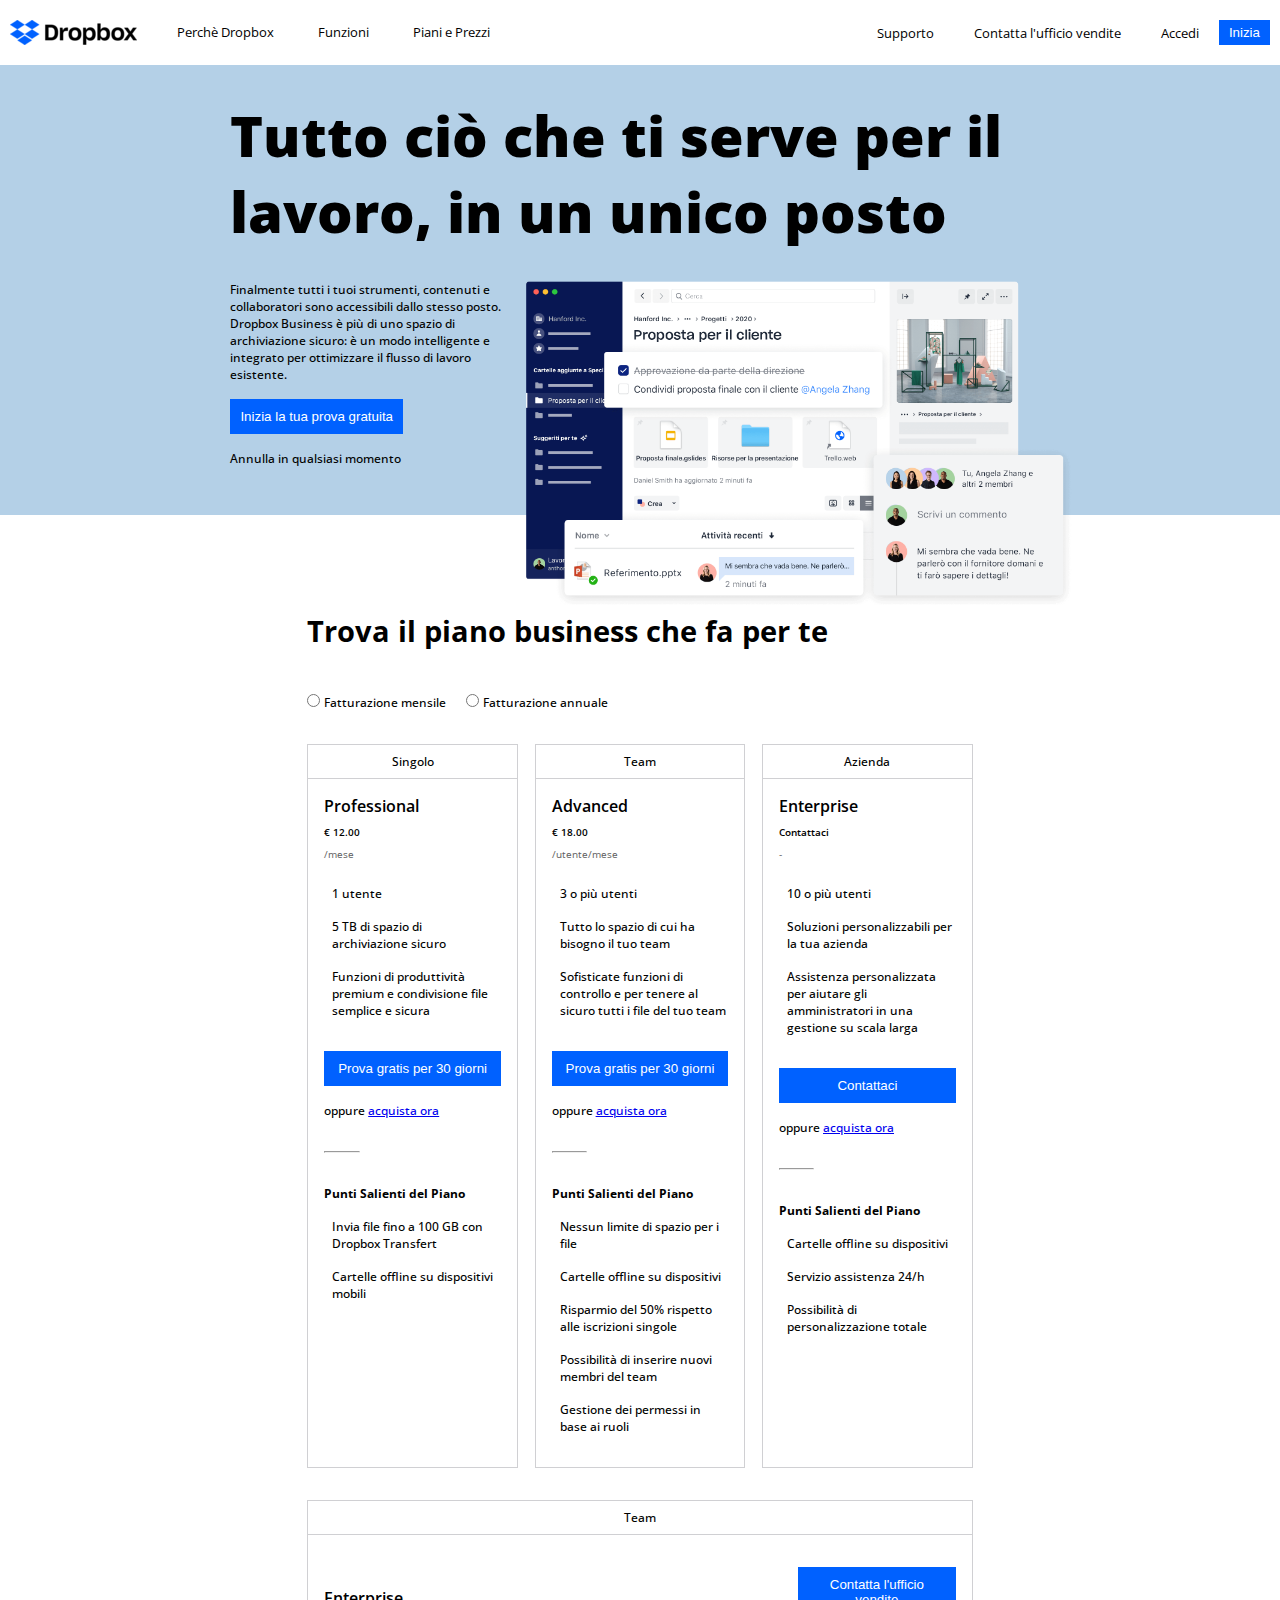
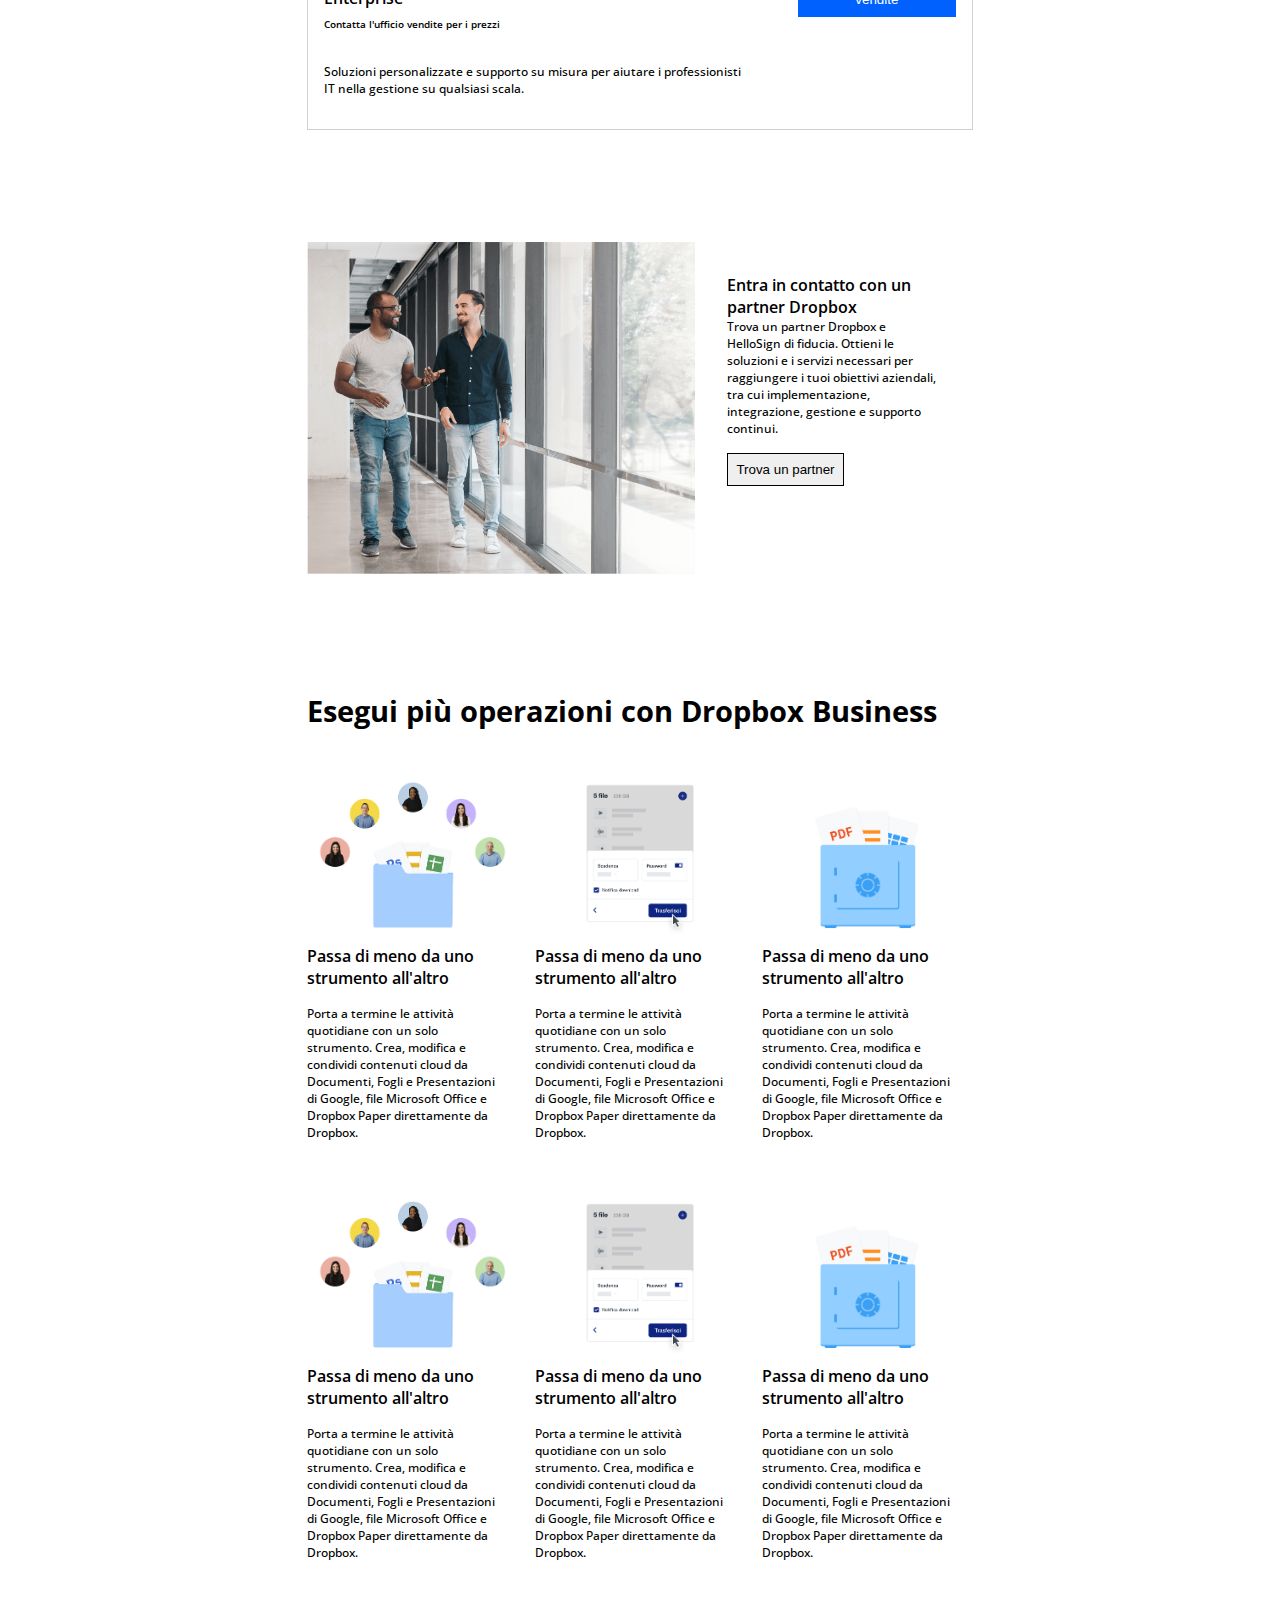
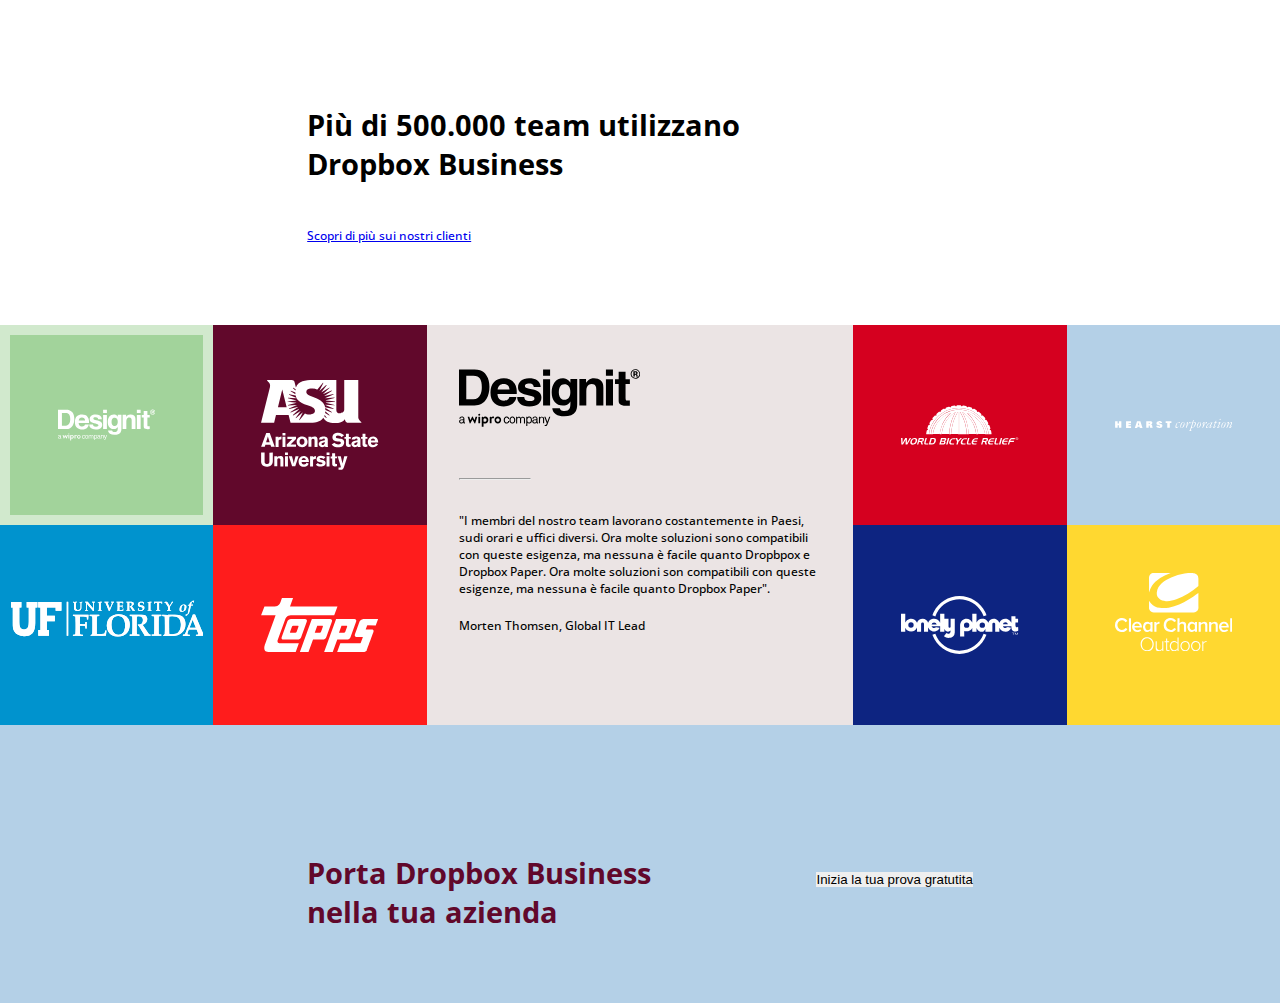
==== commit 6758d3ee: "add bottom call to action" ====
--- a/index.html
+++ b/index.html
@@ -450,7 +450,7 @@
 
             </section>
         </div>
-
+        <!-- Loghi dei partner e testimonianza -->
         <section class="row partner_logo">
 
             <div class="col_4 wrap row">
@@ -681,8 +681,19 @@
                 </div>
             </div>
         </section>
-
-
+        <!-- Invito per azienda -->
+        <section class="call_to_action_bottom">
+            <div class="row  space_between container_small">
+
+                <div class="col_7">
+                    <h3>Porta Dropbox Business nella tua azienda</h3>
+                </div>
+
+                <div class="col_5">
+                    <button>Inizia la tua prova gratutita</button>
+                </div>
+            </div>
+        </section>
 
 
 
--- a/assets/style.css
+++ b/assets/style.css
@@ -423,15 +423,34 @@
     margin-bottom: 2rem;
 }
 
-
-
-
-
-
-
-
-
-
-
-
-
+.call_to_action_bottom {
+    background-color: var(--dc-light);
+}
+
+.call_to_action_bottom .row {
+    align-items: baseline;
+    padding: 2rem 0;
+}
+
+.call_to_action_bottom h3 {
+    color: var(--dc-secondary);
+}
+
+.call_to_action_bottom button {
+    border: none;
+}
+
+.call_to_action_bottom .col_5 {
+    text-align: right;
+}
+
+
+
+
+
+
+
+
+
+
+
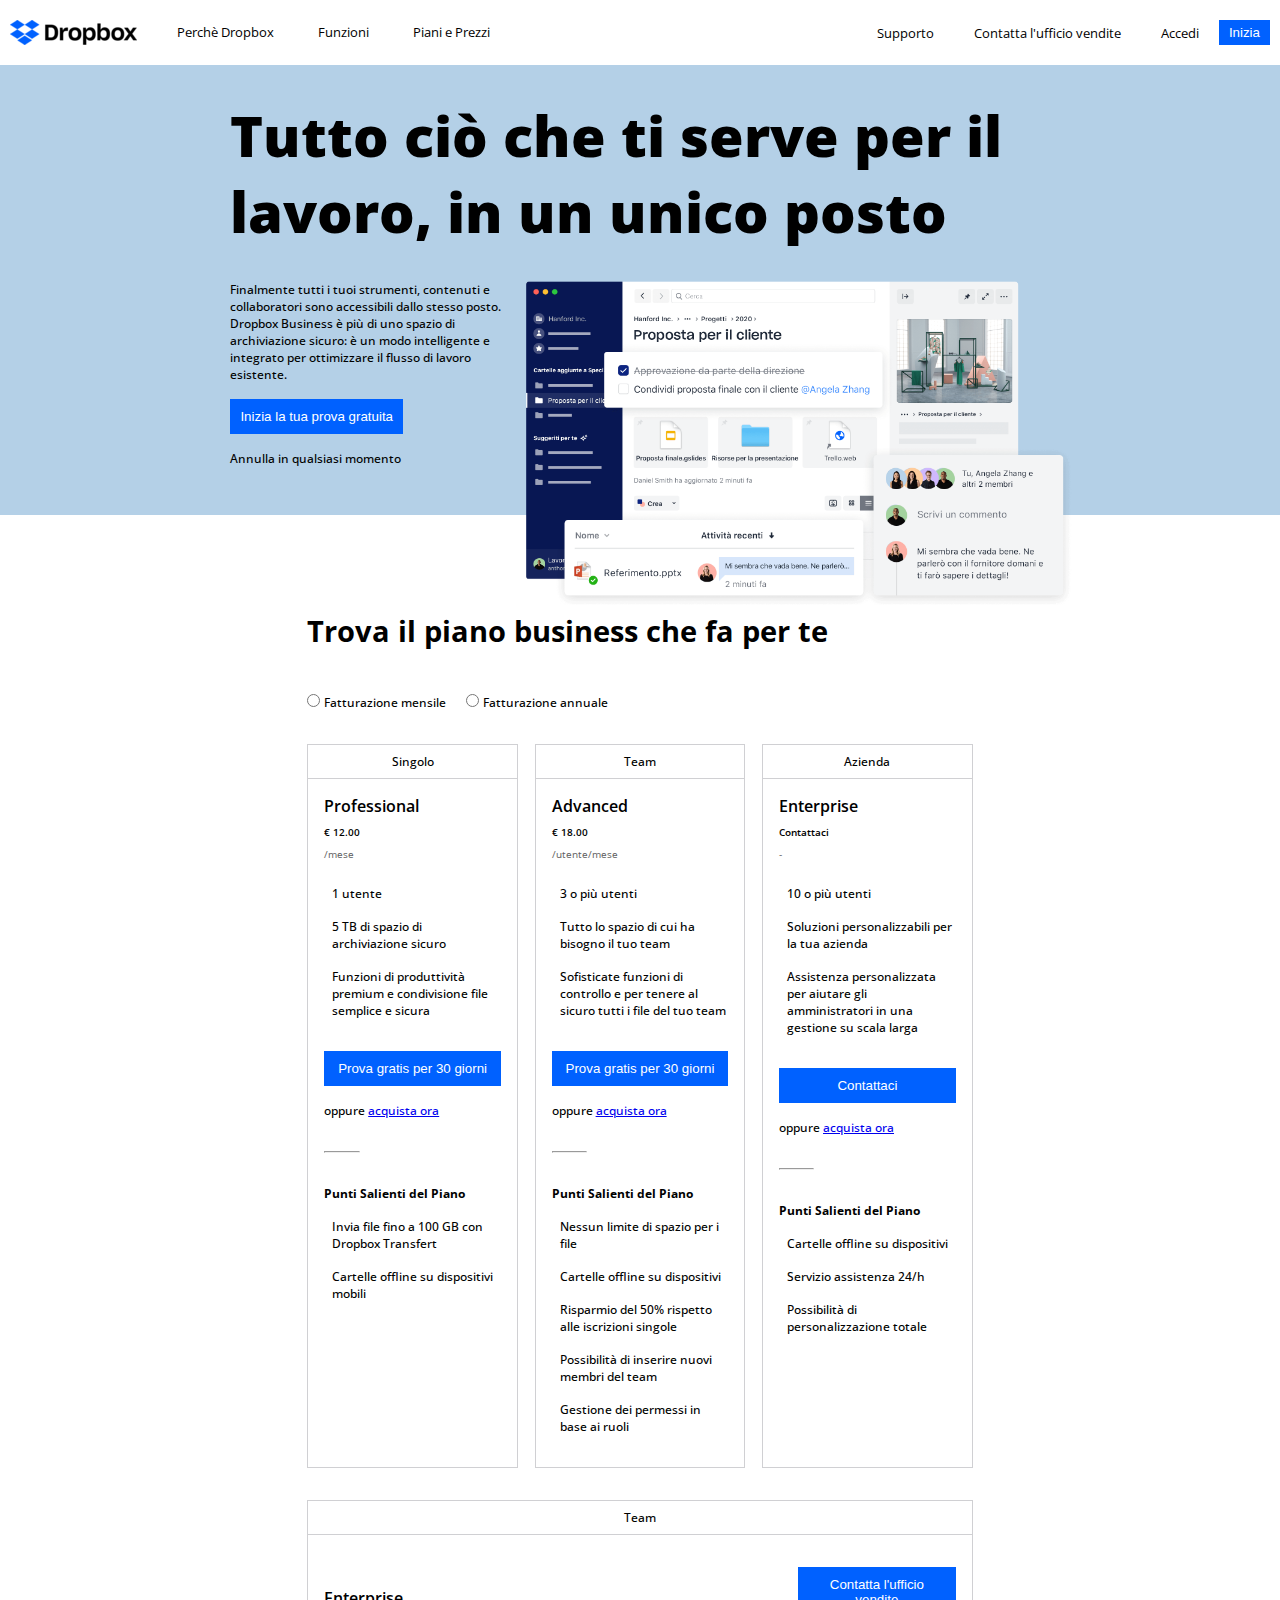
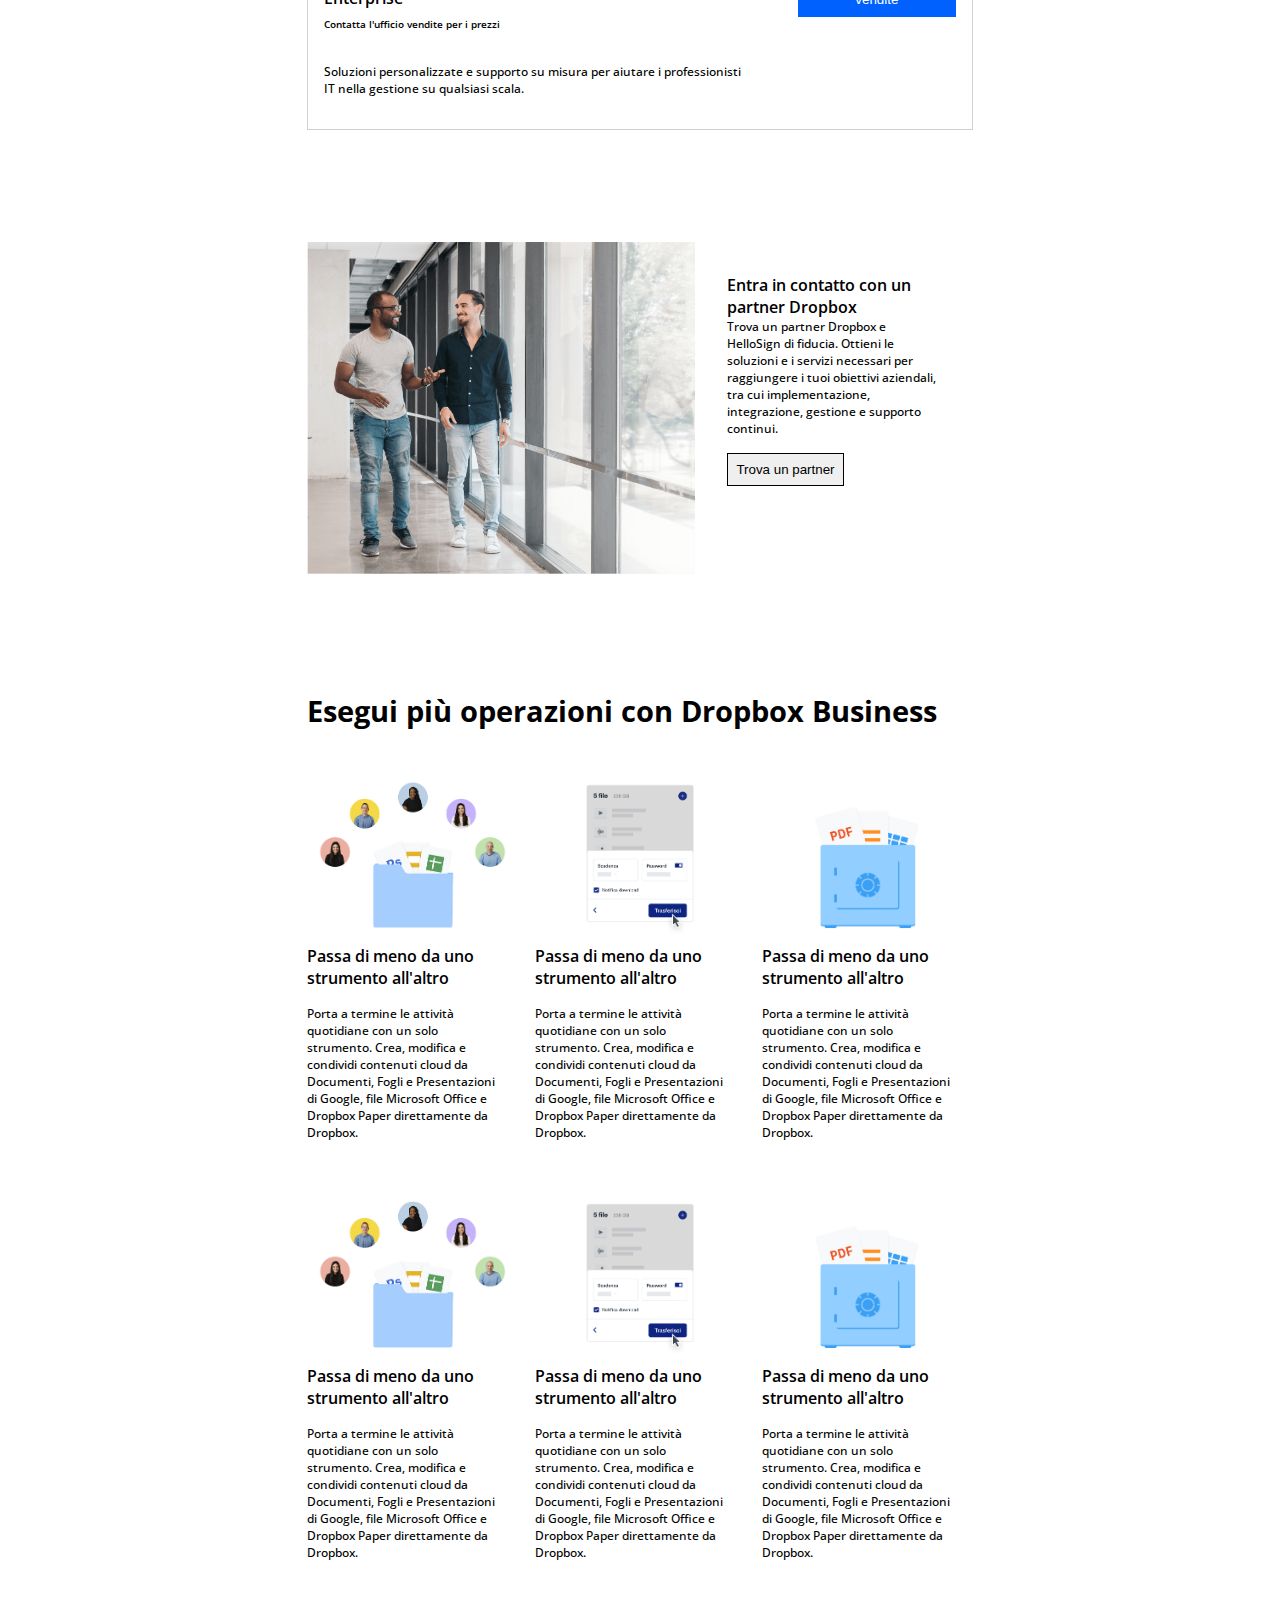
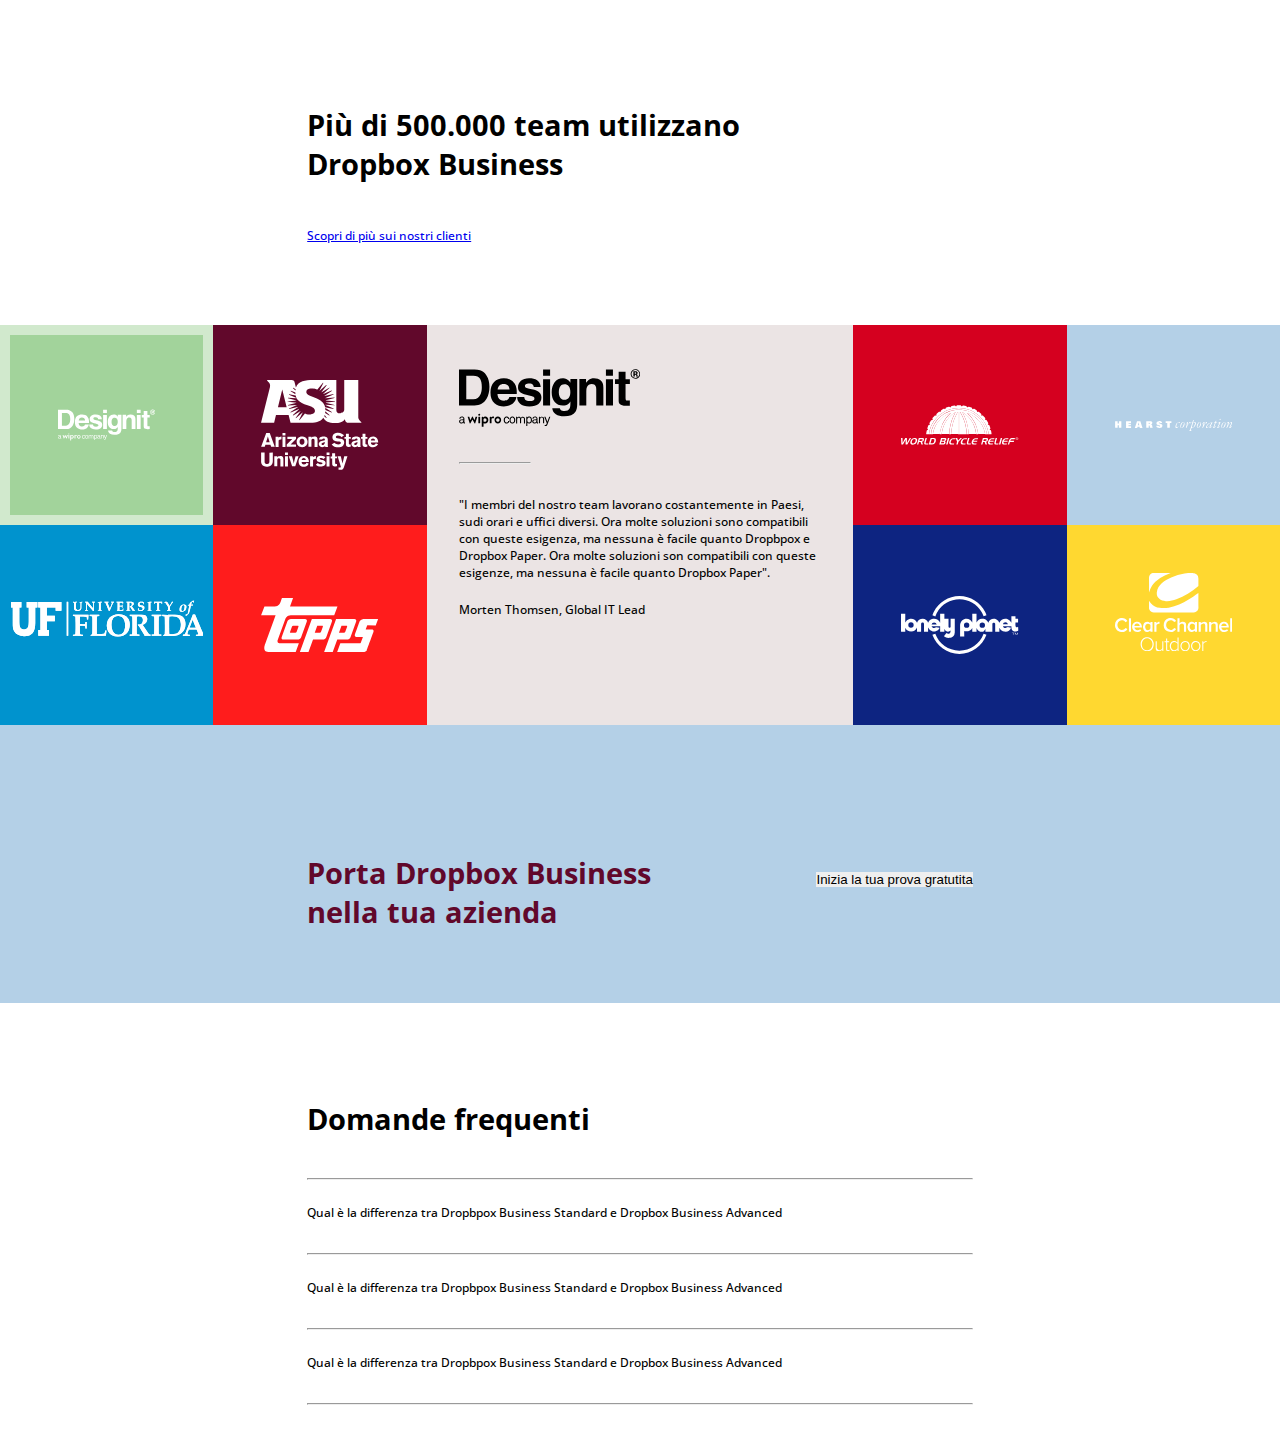
==== commit d47c8b17: "add faq section" ====
--- a/index.html
+++ b/index.html
@@ -695,26 +695,32 @@
             </div>
         </section>
 
-
+        <section class="faq container_small">
+            <h3>Domande frequenti</h3>
+            <hr>
+            <div class="row space_between ">
+                <div class="details_plan col_9">Qual è la differenza tra Dropbpox Business Standard e Dropbox Business
+                    Advanced</div>
+                <div class="col_3"><i class="fa-solid fa-chevron-down"></i></div>
+            </div>
+            <hr>
+            <div class="row space_between ">
+                <div class="details_plan col_9">Qual è la differenza tra Dropbpox Business Standard e Dropbox Business
+                    Advanced</div>
+                <div class="col_3"><i class="fa-solid fa-chevron-down"></i></div>
+            </div>
+            <hr>
+            <div class="row space_between ">
+                <div class="details_plan col_9">Qual è la differenza tra Dropbpox Business Standard e Dropbox Business
+                    Advanced</div>
+                <div class="col_3"><i class="fa-solid fa-chevron-down"></i></div>
+            </div>
+            <hr>
+        </section>
 
     </main>
 
     <footer>
-
-        <div class="row">
-            <div class="col_4"></div>
-            <div class="col_4"></div>
-            <div class="col_4"></div>
-        </div>
-
-        <div class="row">
-            <div class="col_7"></div>
-            <div class="col_5"></div>
-        </div>
-
-        <div class="container_small">
-            <div class="faq"></div>
-        </div>
 
         <div class="container_big">
             <div class="row space_between">
--- a/assets/style.css
+++ b/assets/style.css
@@ -303,7 +303,7 @@
     width: 100%;
 }
 
-hr {
+.business_plan hr {
     width: 20%;
     margin-top: 1rem;
 }
@@ -444,13 +444,33 @@
     text-align: right;
 }
 
-
-
-
-
-
-
-
-
-
-
+.faq {
+    margin-bottom: 3rem;
+}
+
+.faq hr {
+    margin-bottom: 1.5rem;
+    margin-top: 1rem;
+}
+
+.faq .col_3 {
+    text-align: right;
+    font-size: 0.7rem;
+    padding-right: 2rem;
+
+}
+
+/* #endregion */
+
+/* footer */
+
+
+
+
+
+
+
+
+
+
+
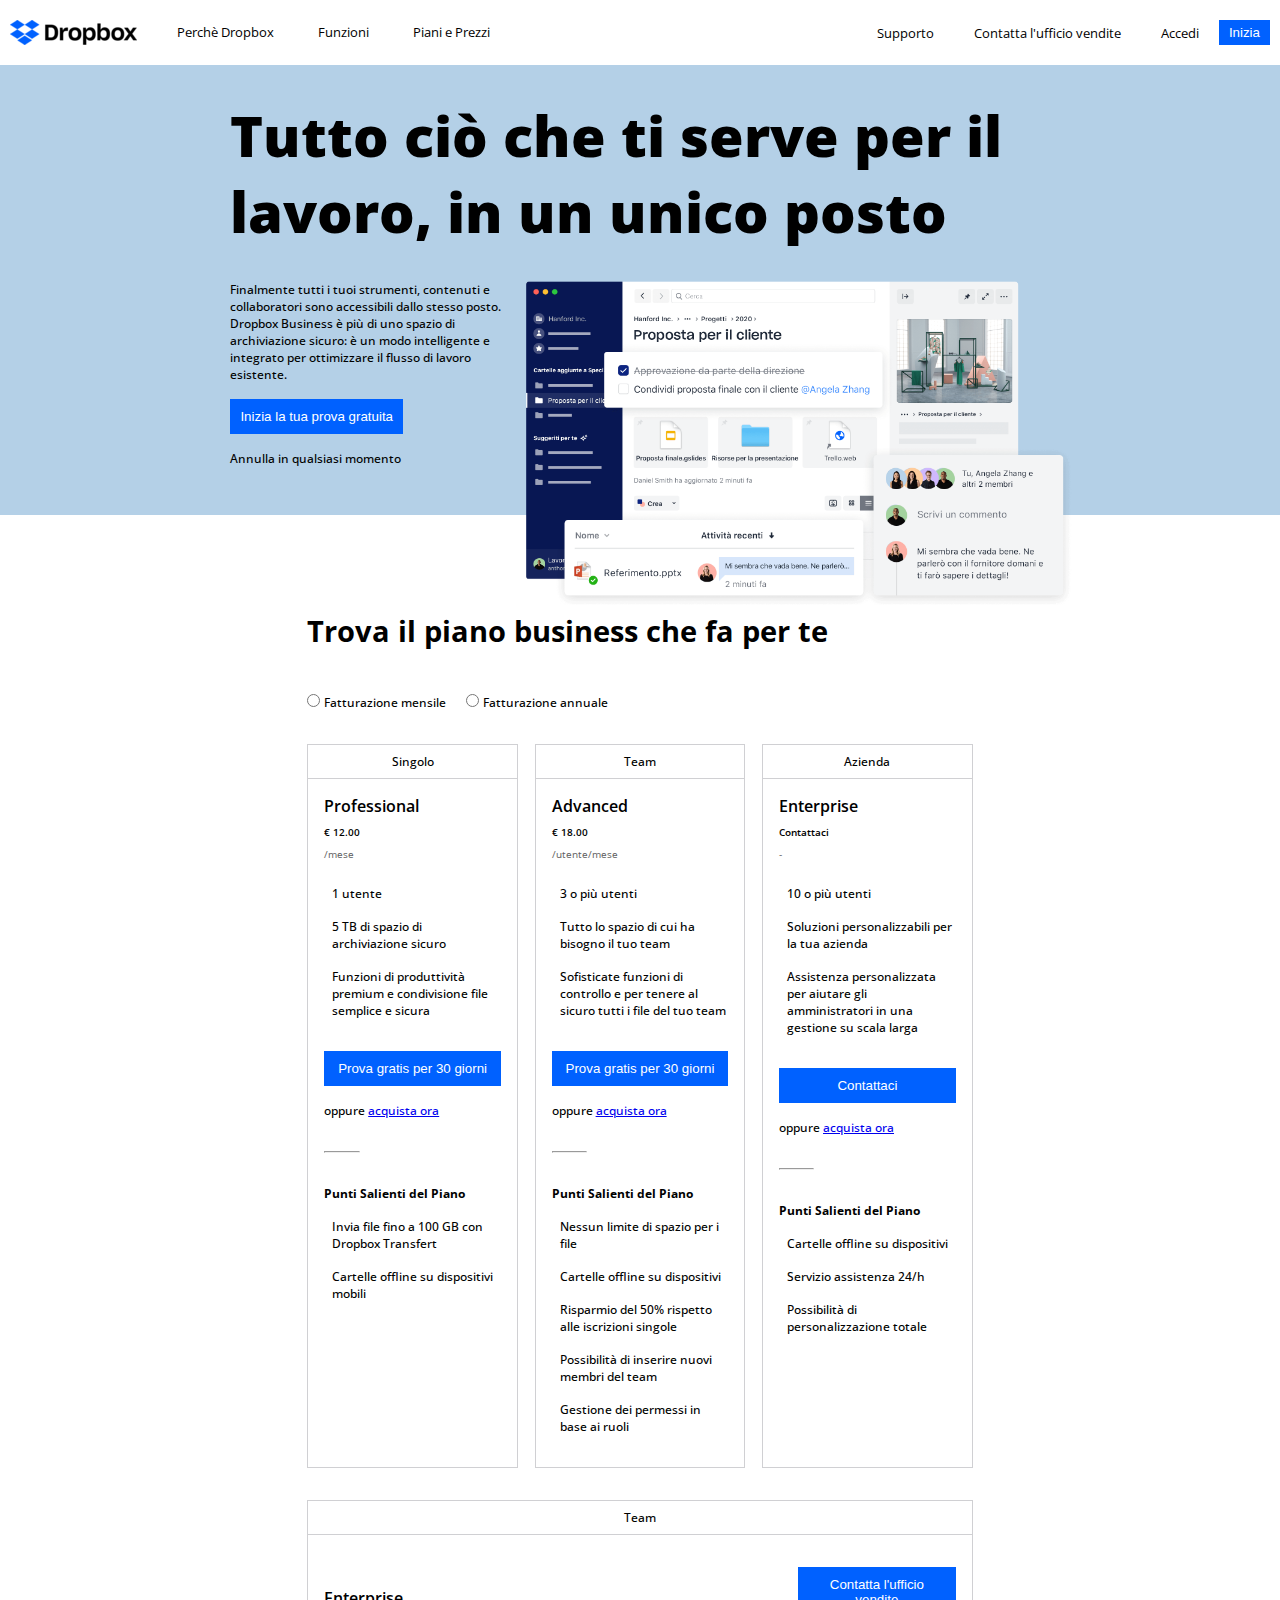
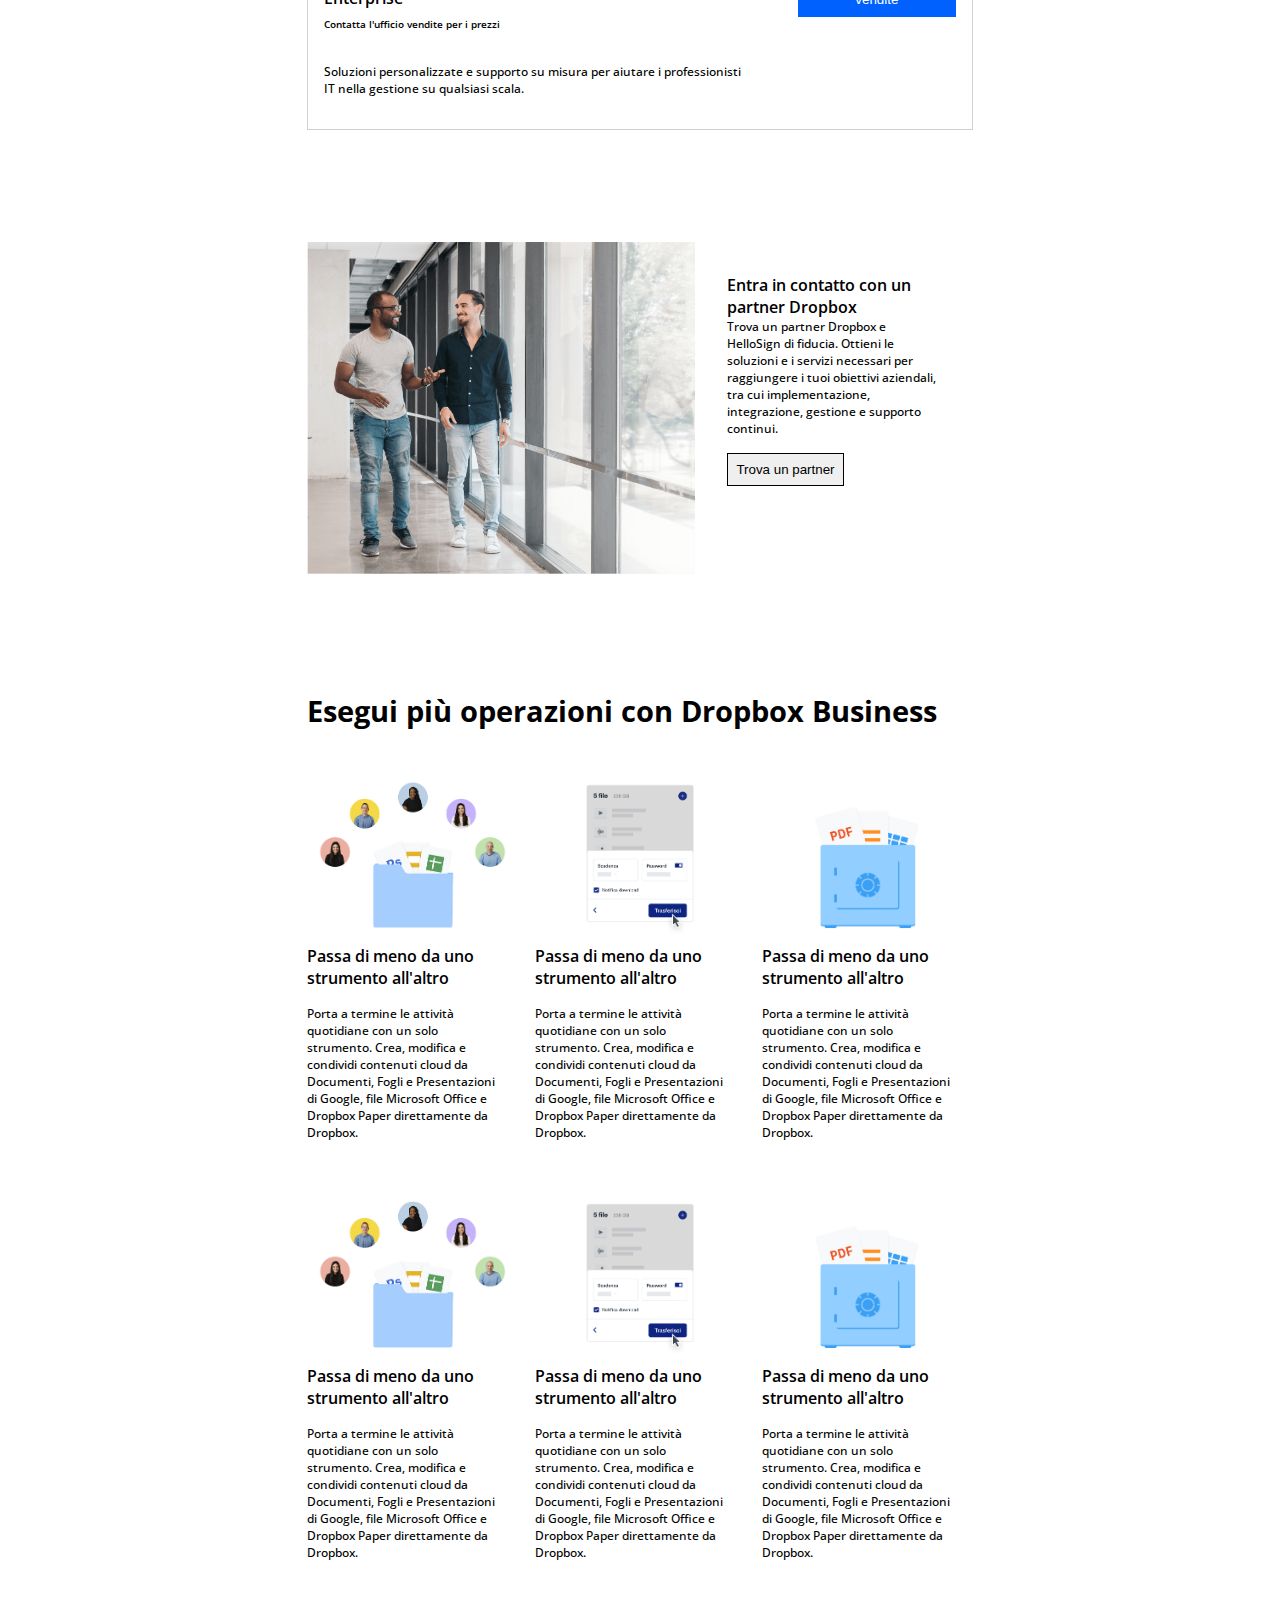
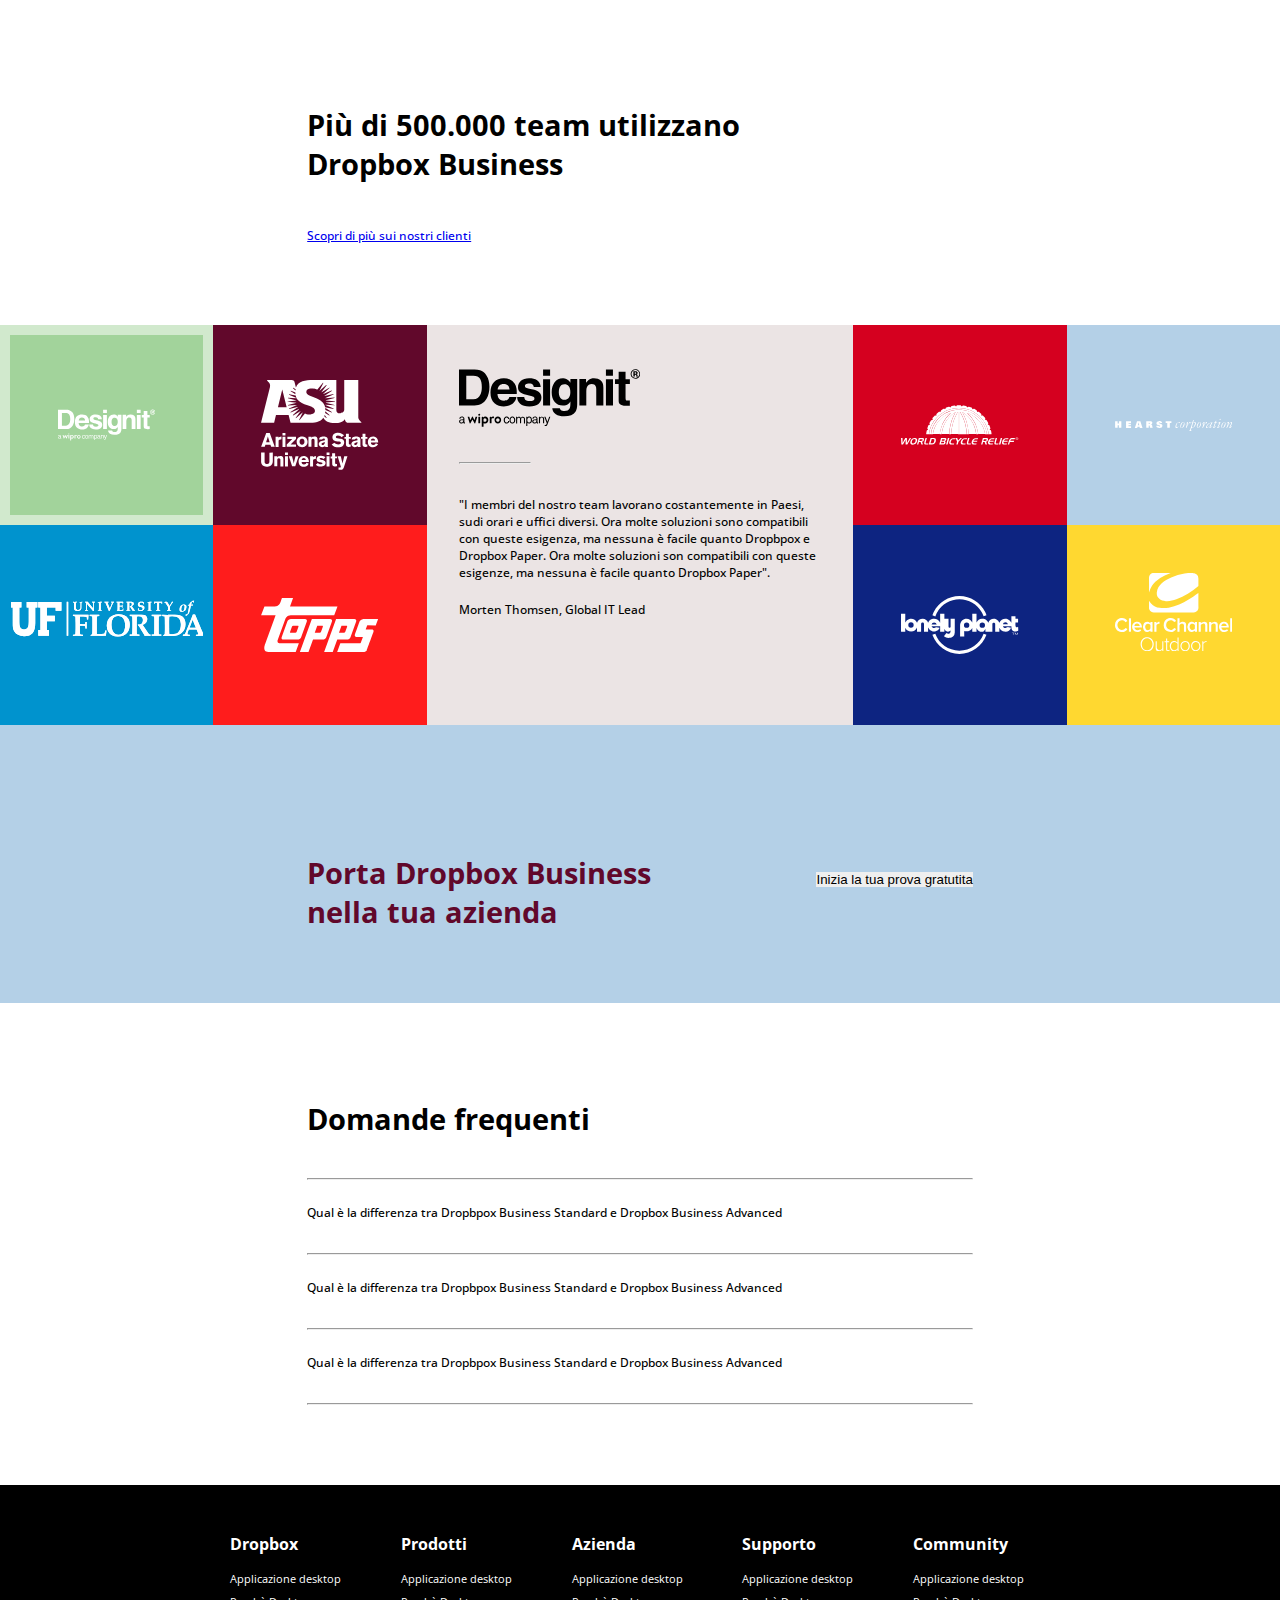
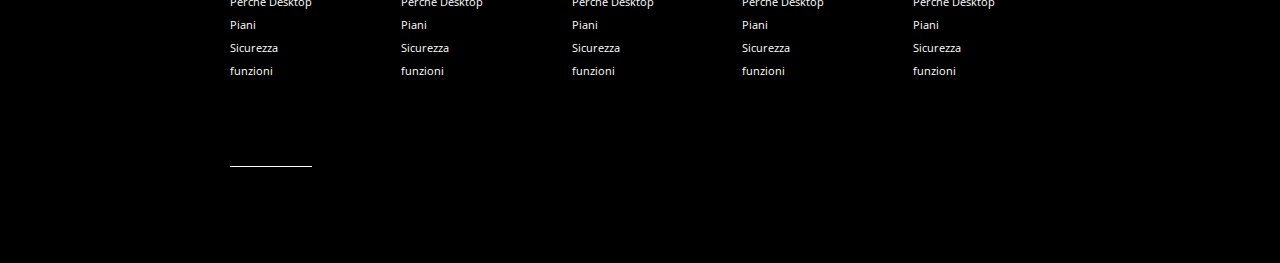
==== commit 3a49961d: "add top footer" ====
--- a/index.html
+++ b/index.html
@@ -723,13 +723,52 @@
     <footer>
 
         <div class="container_big">
+
             <div class="row space_between">
-                <div class="col_2"></div>
-                <div class="col_2"></div>
-                <div class="col_2"></div>
-                <div class="col_2"></div>
-                <div class="col_2"></div>
-            </div>
+                <div class="col_2">
+                    <h6>Dropbox</h6>
+                    <div class="text_footer">Applicazione desktop</div>
+                    <div class="text_footer">Perchè Desktop</div>
+                    <div class="text_footer">Piani</div>
+                    <div class="text_footer">Sicurezza</div>
+                    <div class="text_footer">funzioni</div>
+                </div>
+                <div class="col_2">
+                    <h6>Prodotti</h6>
+                    <div class="text_footer">Applicazione desktop</div>
+                    <div class="text_footer">Perchè Desktop</div>
+                    <div class="text_footer">Piani</div>
+                    <div class="text_footer">Sicurezza</div>
+                    <div class="text_footer">funzioni</div>
+                </div>
+                <div class="col_2">
+                    <h6>Azienda</h6>
+                    <div class="text_footer">Applicazione desktop</div>
+                    <div class="text_footer">Perchè Desktop</div>
+                    <div class="text_footer">Piani</div>
+                    <div class="text_footer">Sicurezza</div>
+                    <div class="text_footer">funzioni</div>
+                </div>
+                <div class="col_2">
+                    <h6>Supporto</h6>
+                    <div class="text_footer">Applicazione desktop</div>
+                    <div class="text_footer">Perchè Desktop</div>
+                    <div class="text_footer">Piani</div>
+                    <div class="text_footer">Sicurezza</div>
+                    <div class="text_footer">funzioni</div>
+                </div>
+                <div class="col_2">
+                    <h6>Community</h6>
+                    <div class="text_footer">Applicazione desktop</div>
+                    <div class="text_footer">Perchè Desktop</div>
+                    <div class="text_footer">Piani</div>
+                    <div class="text_footer">Sicurezza</div>
+                    <div class="text_footer">funzioni</div>
+                </div>
+            </div>
+
+            <hr>
+            
         </div>
     </footer>
 
--- a/assets/style.css
+++ b/assets/style.css
@@ -445,7 +445,7 @@
 }
 
 .faq {
-    margin-bottom: 3rem;
+    margin-bottom: 5rem;
 }
 
 .faq hr {
@@ -463,14 +463,37 @@
 /* #endregion */
 
 /* footer */
-
-
-
-
-
-
-
-
-
-
-
+footer {
+    background-color: #000000;
+    padding: 3rem 0;
+    color: white;
+}
+
+footer h6 {
+    padding-bottom: 1rem;
+    font-weight: 700;
+}
+
+.text_footer {
+    font-size: 0.7rem;
+    margin-bottom: 0.5rem;
+}
+
+footer hr {
+    width: 10%;
+    height: 1px;
+    margin: 5rem 0 3rem 0;
+    border: none;
+    color: white;
+    background-color: white;
+}
+
+
+
+
+
+
+
+
+
+
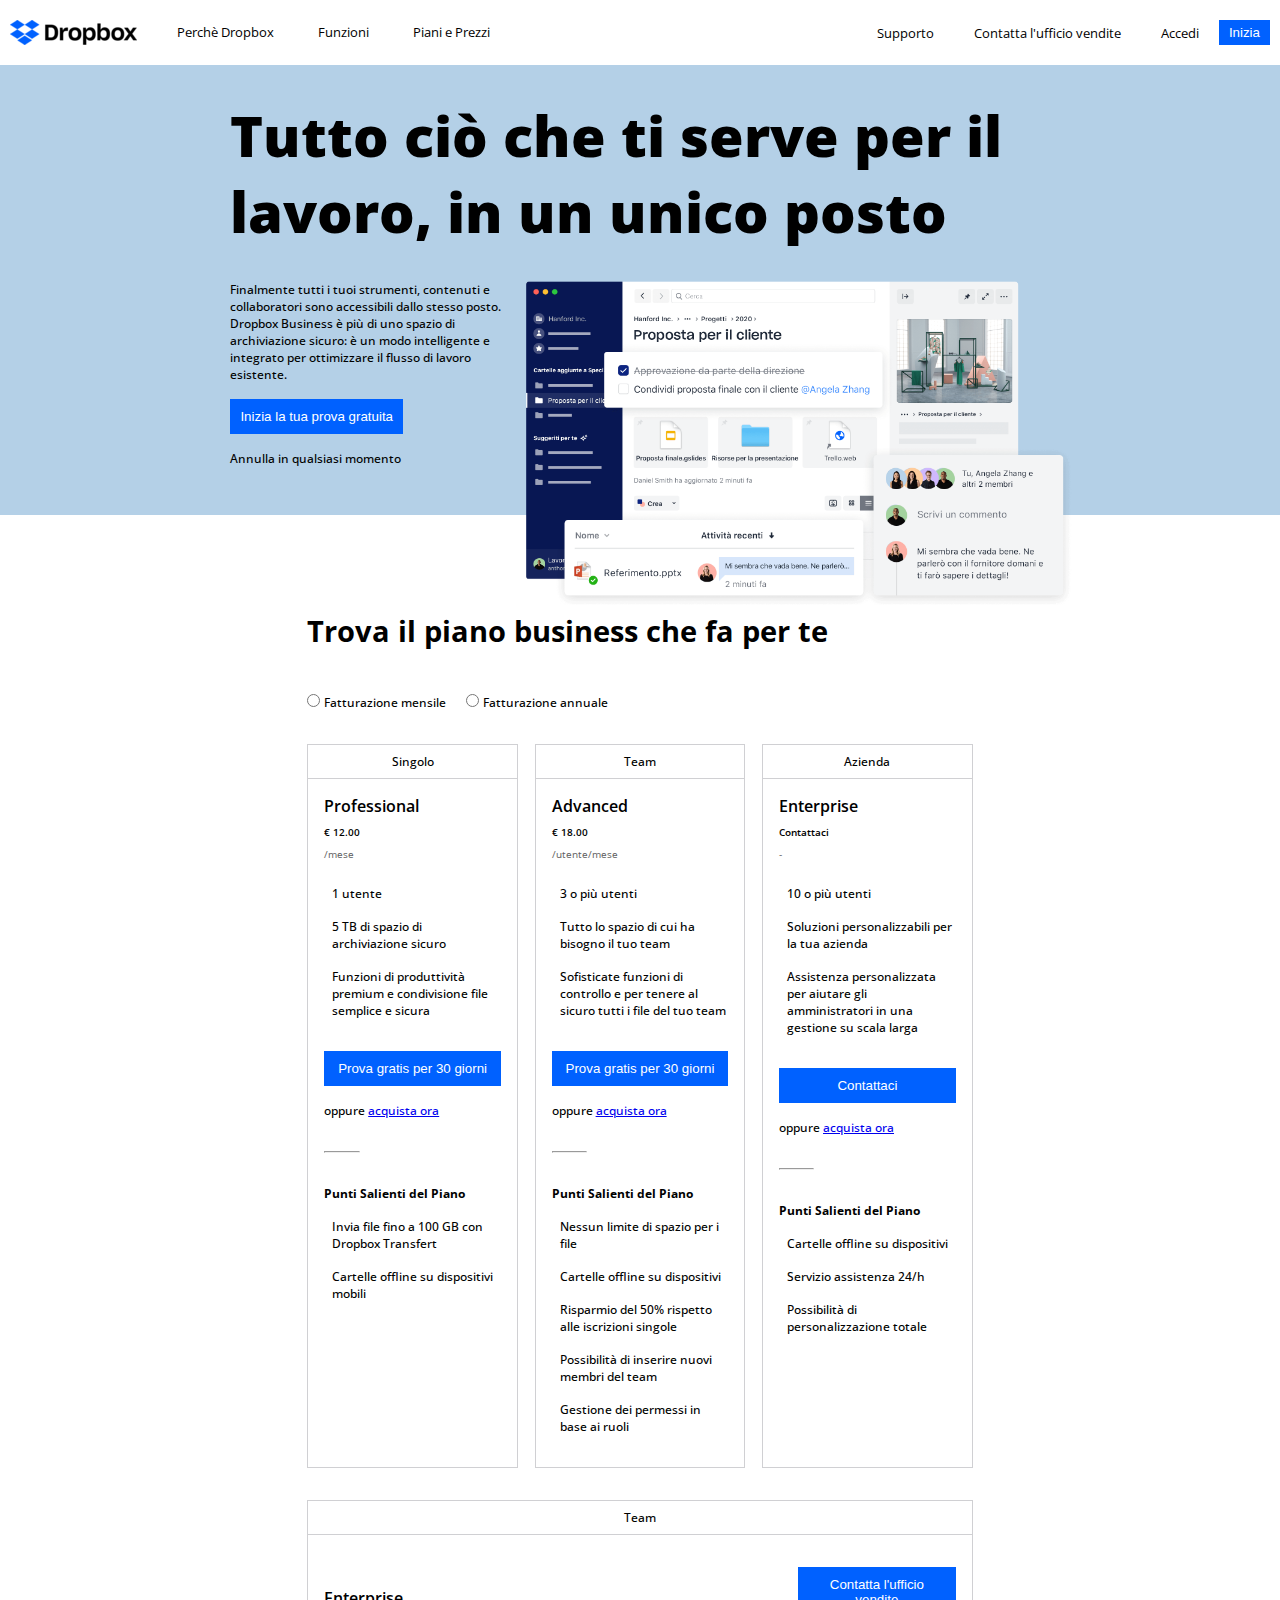
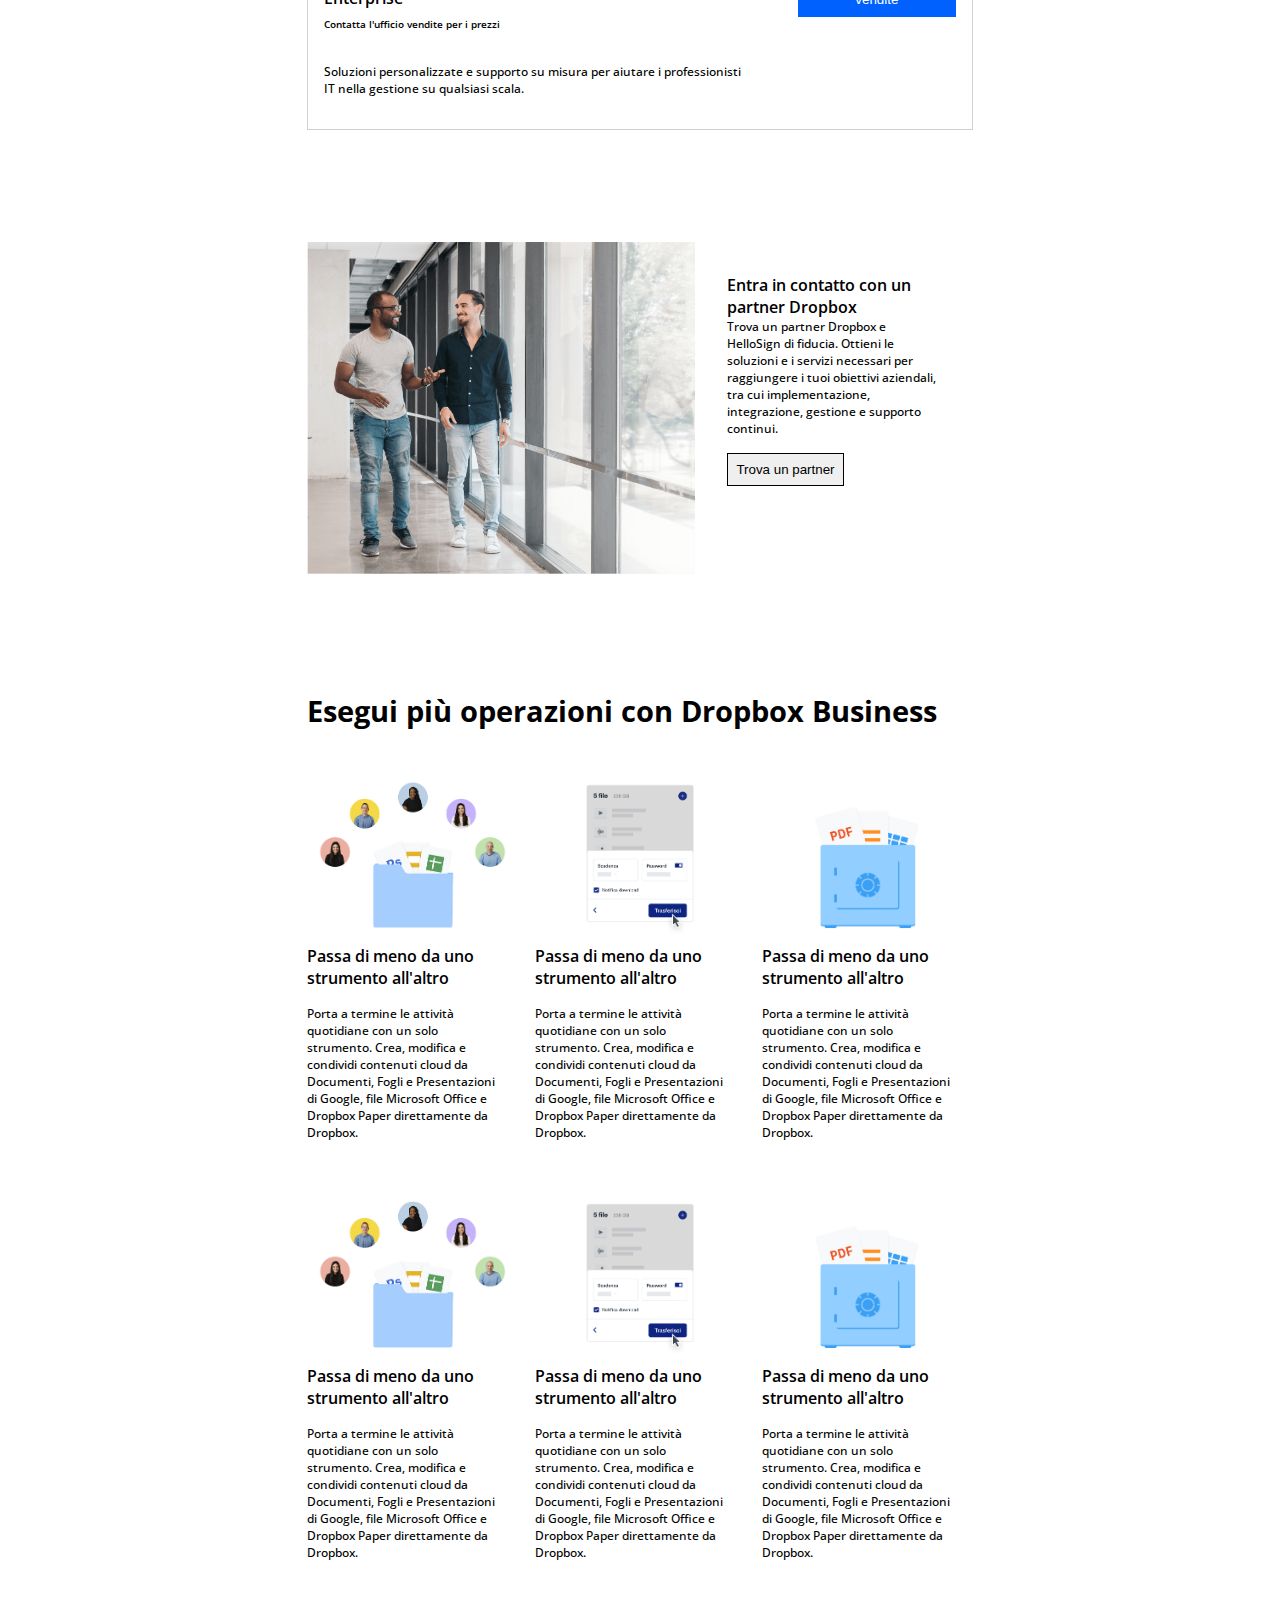
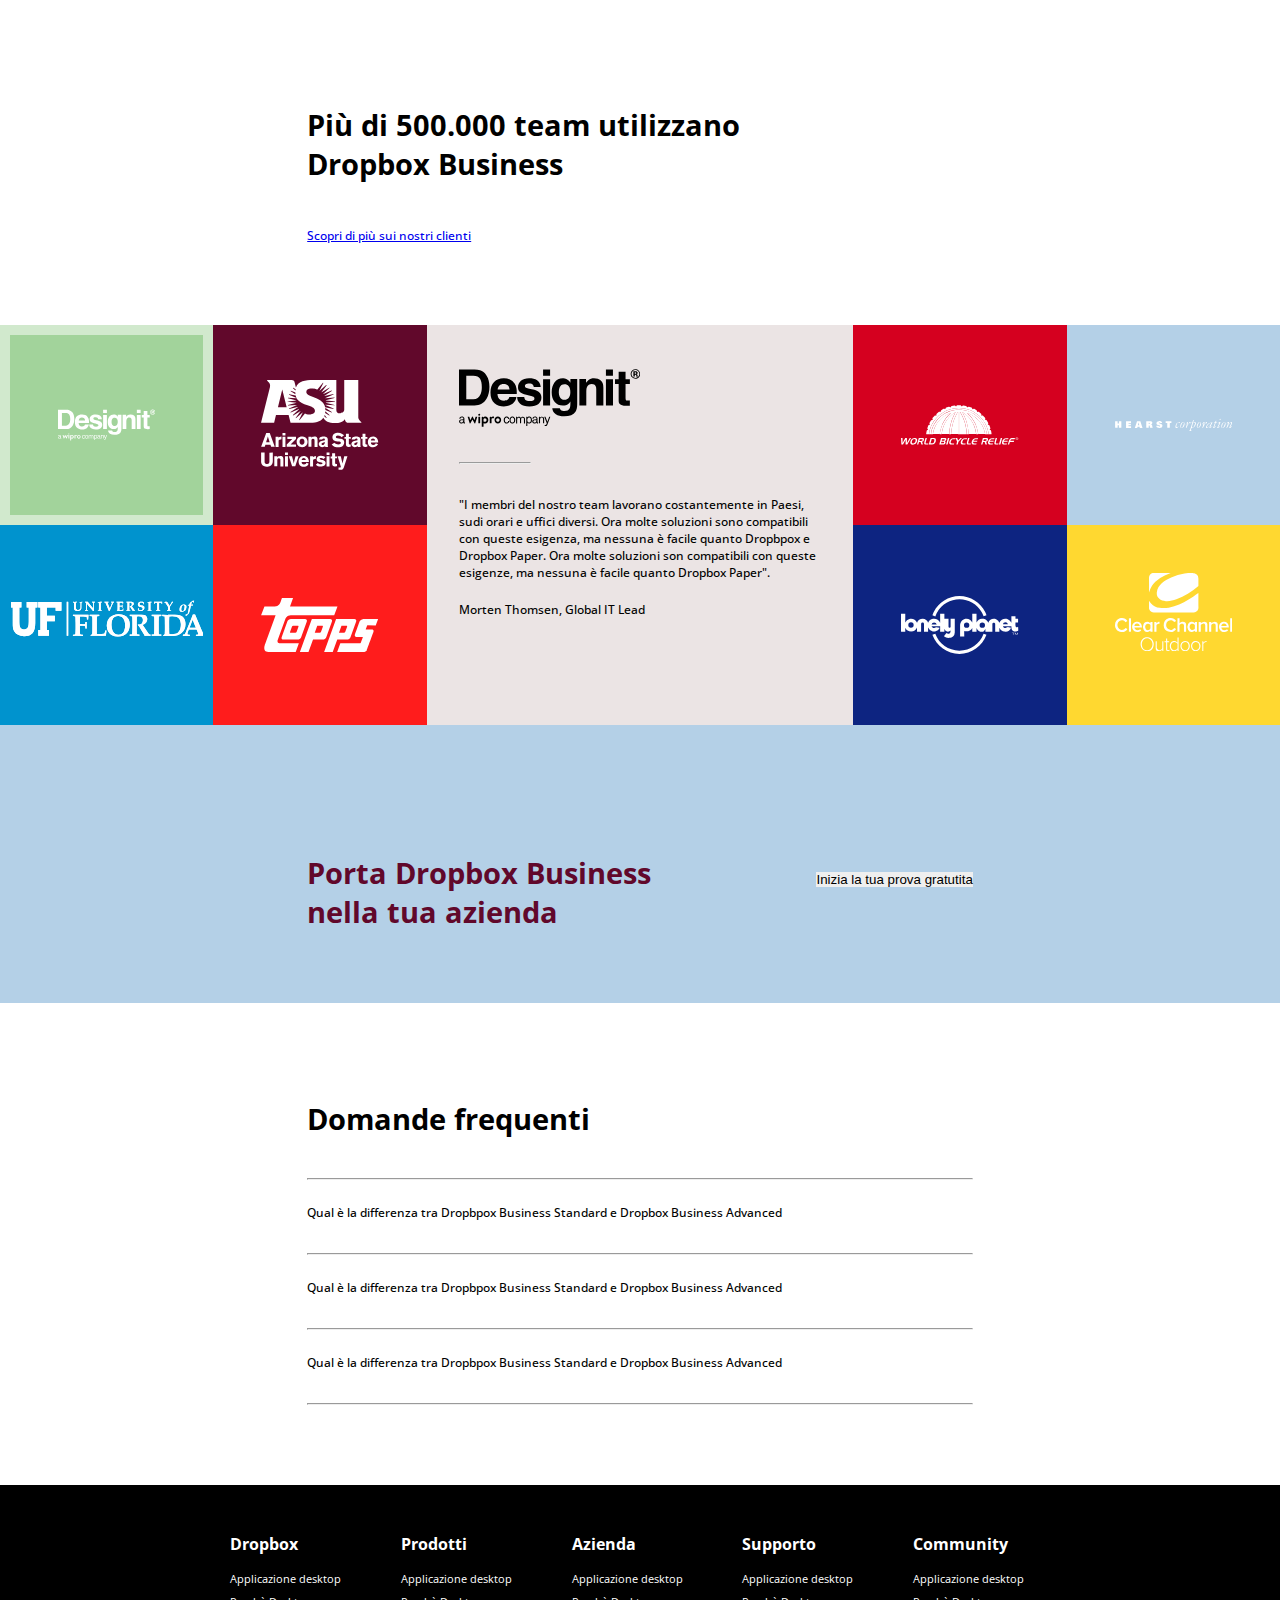
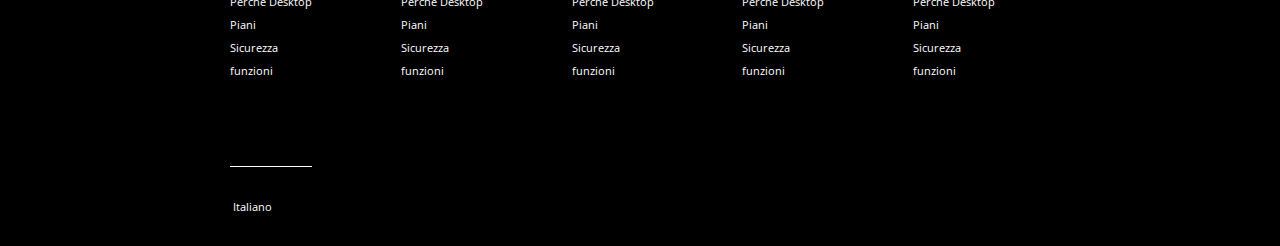
==== commit a3fc8828: "add bottom footer" ====
--- a/index.html
+++ b/index.html
@@ -768,7 +768,12 @@
             </div>
 
             <hr>
-            
+
+            <div class="row language">
+                <i class="fa-solid fa-earth-americas"></i>
+                <span>Italiano</span>
+                <i class="fa-solid fa-sort-up"></i>
+            </div>
         </div>
     </footer>
 
--- a/assets/style.css
+++ b/assets/style.css
@@ -465,7 +465,7 @@
 /* footer */
 footer {
     background-color: #000000;
-    padding: 3rem 0;
+    padding: 3rem 0 2rem 0;
     color: white;
 }
 
@@ -482,18 +482,35 @@
 footer hr {
     width: 10%;
     height: 1px;
-    margin: 5rem 0 3rem 0;
+    margin: 5rem 0 2rem 0;
     border: none;
     color: white;
     background-color: white;
 }
 
-
-
-
-
-
-
-
-
-
+.language i {
+    font-size: 0.7rem;
+}
+
+footer span {
+    font-size: 0.7rem;
+    margin: 0 3px;
+}
+
+.fa-earth-americas {
+    align-self: baseline;
+}
+
+.fa-sort-up {
+    align-self: flex-end;
+}
+
+
+
+
+
+
+
+
+
+
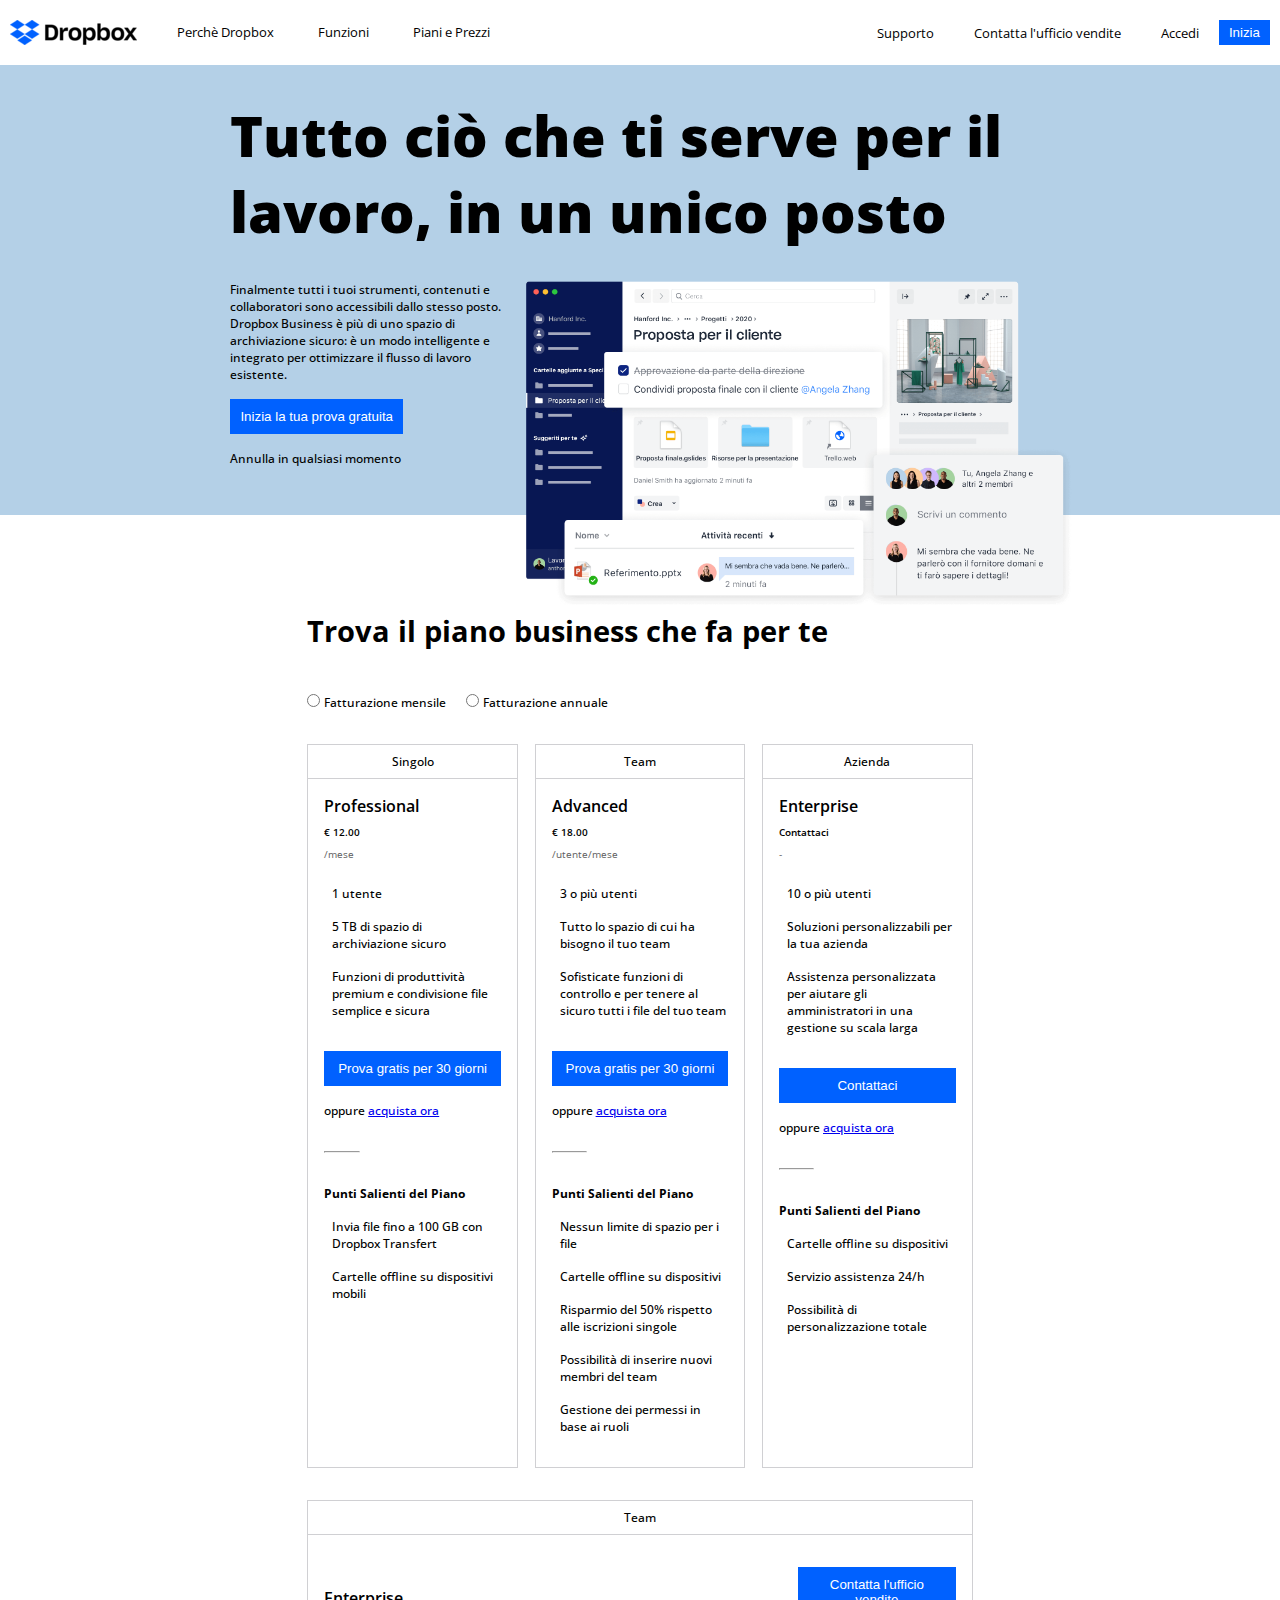
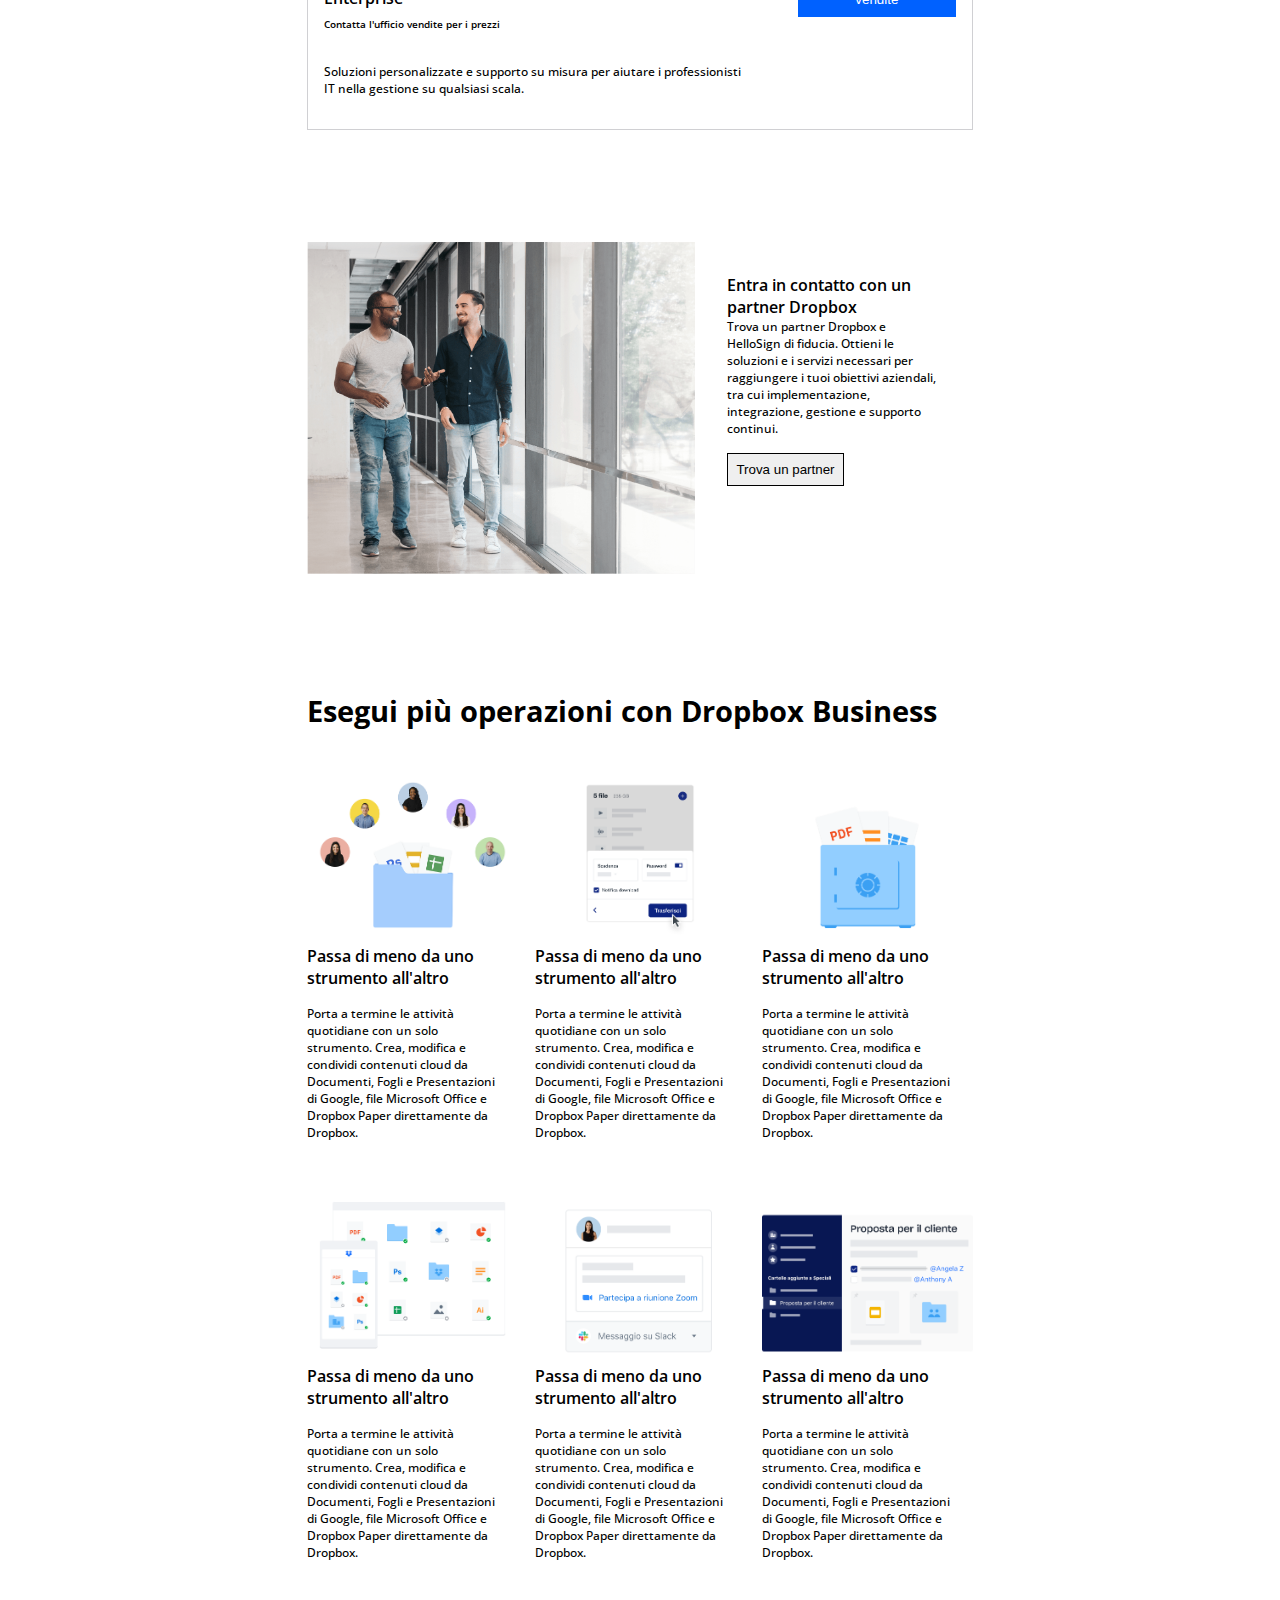
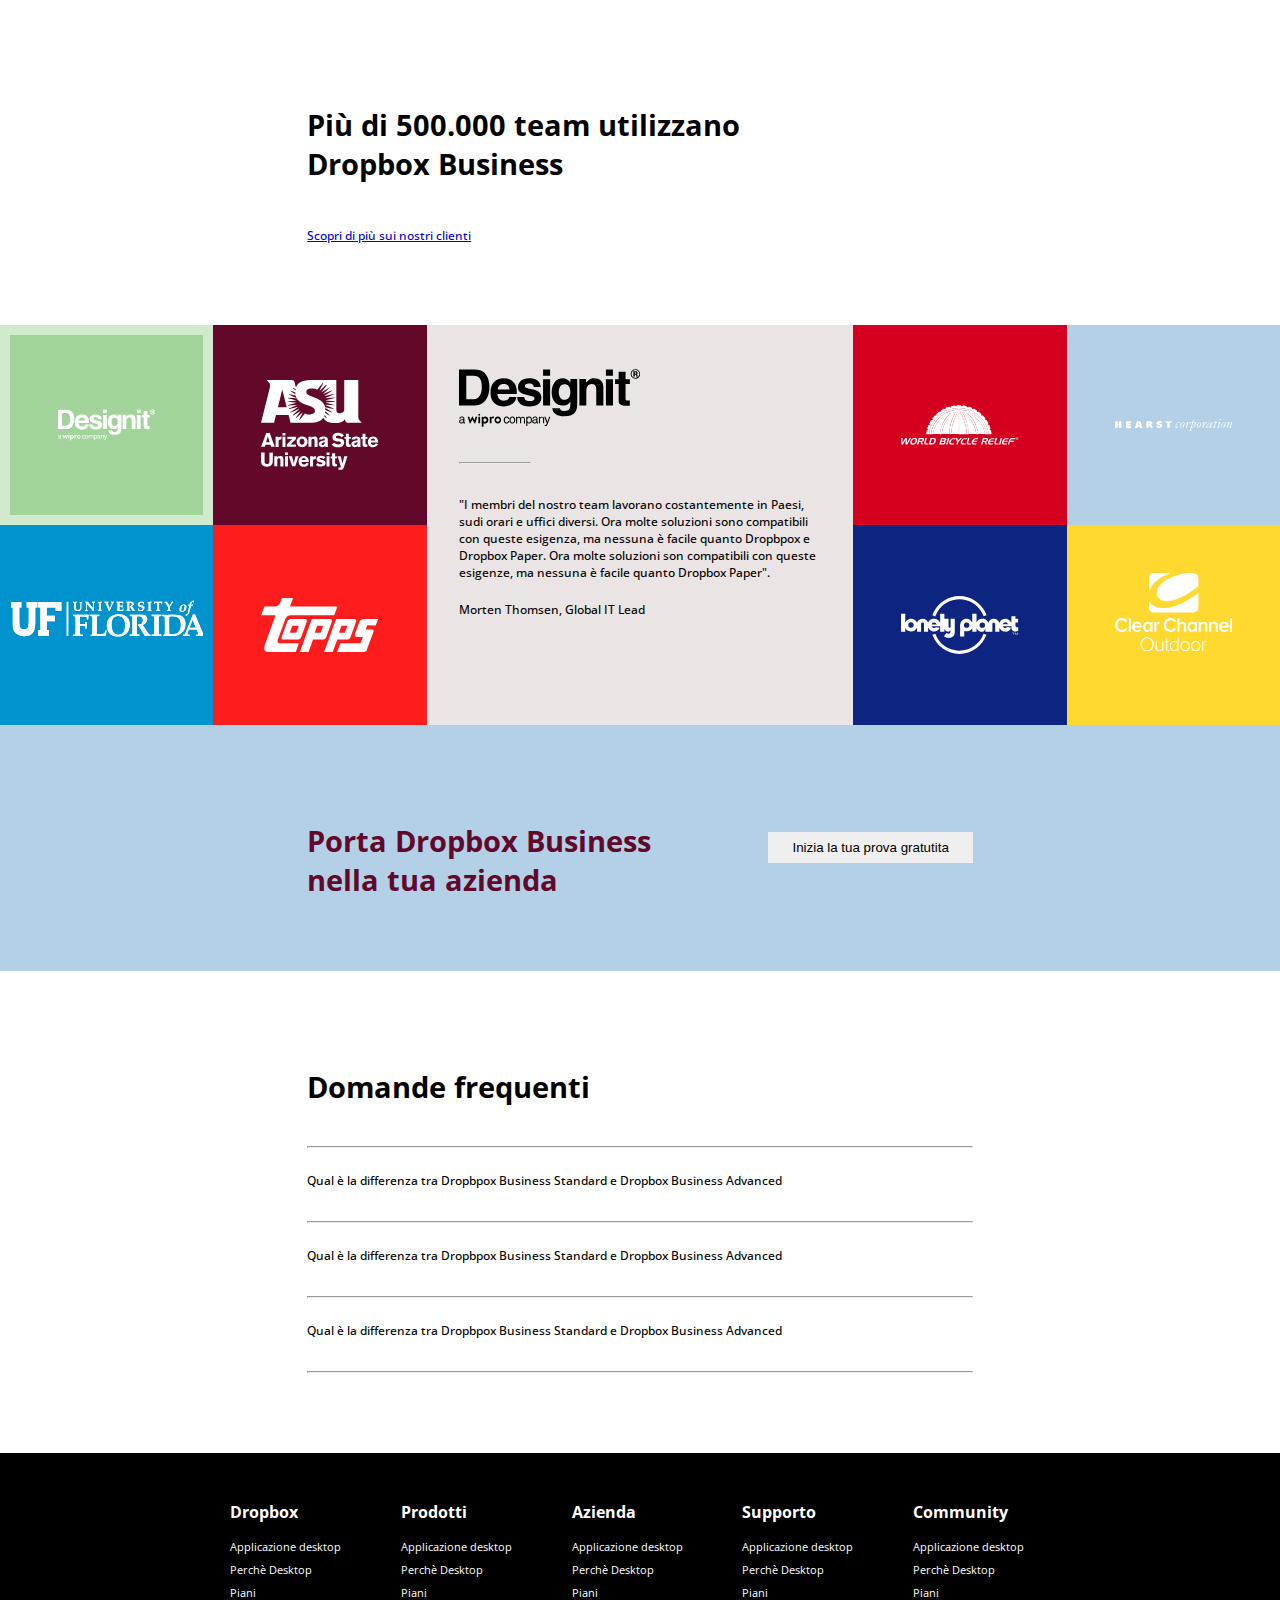
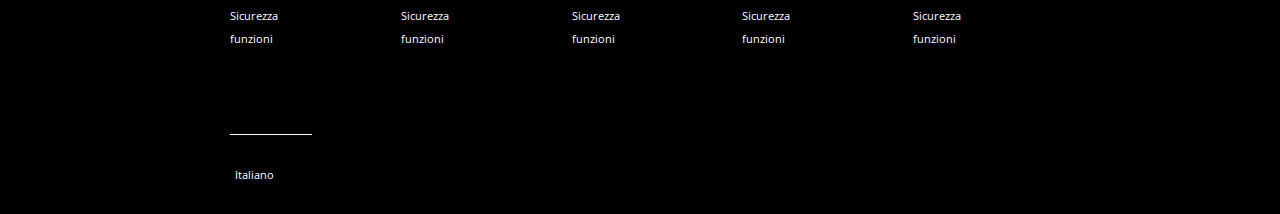
==== commit 8209729d: "add corrections" ====
--- a/index.html
+++ b/index.html
@@ -410,7 +410,7 @@
                 <div class="row space_between">
 
                     <div class="col_3_8">
-                        <img src="./assets/img/business-feature-switching-tools.png" alt="">
+                        <img src="./assets/img/business-feature-multi-device.png" alt="">
                         <h6>Passa di meno da uno strumento all'altro</h6>
                         <p class="details_plan">
                             Porta a termine le attività quotidiane con un solo strumento. Crea, modifica e condividi
@@ -420,7 +420,7 @@
                     </div>
 
                     <div class="col_3_8">
-                        <img src="./assets/img/business-feature-send-files-it.png" alt="">
+                        <img src="./assets/img/business-feature-integrations-it.png" alt="">
                         <h6>Passa di meno da uno strumento all'altro</h6>
                         <p class="details_plan">
                             Porta a termine le attività quotidiane con un solo strumento. Crea, modifica e condividi
@@ -431,7 +431,7 @@
                     </div>
 
                     <div class="col_3_8">
-                        <img src="./assets/img/business-feature-security.png" alt="">
+                        <img src="./assets/img/business-feature-coordinate-it.png" alt="">
                         <h6>Passa di meno da uno strumento all'altro</h6>
                         <p class="details_plan">
                             Porta a termine le attività quotidiane con un solo strumento. Crea, modifica e condividi
--- a/assets/style.css
+++ b/assets/style.css
@@ -429,7 +429,7 @@
 
 .call_to_action_bottom .row {
     align-items: baseline;
-    padding: 2rem 0;
+    padding-bottom:2rem;
 }
 
 .call_to_action_bottom h3 {
@@ -438,6 +438,7 @@
 
 .call_to_action_bottom button {
     border: none;
+    padding: 0.5rem 1.5rem;
 }
 
 .call_to_action_bottom .col_5 {
@@ -494,7 +495,7 @@
 
 footer span {
     font-size: 0.7rem;
-    margin: 0 3px;
+    margin: 0 5px;
 }
 
 .fa-earth-americas {
